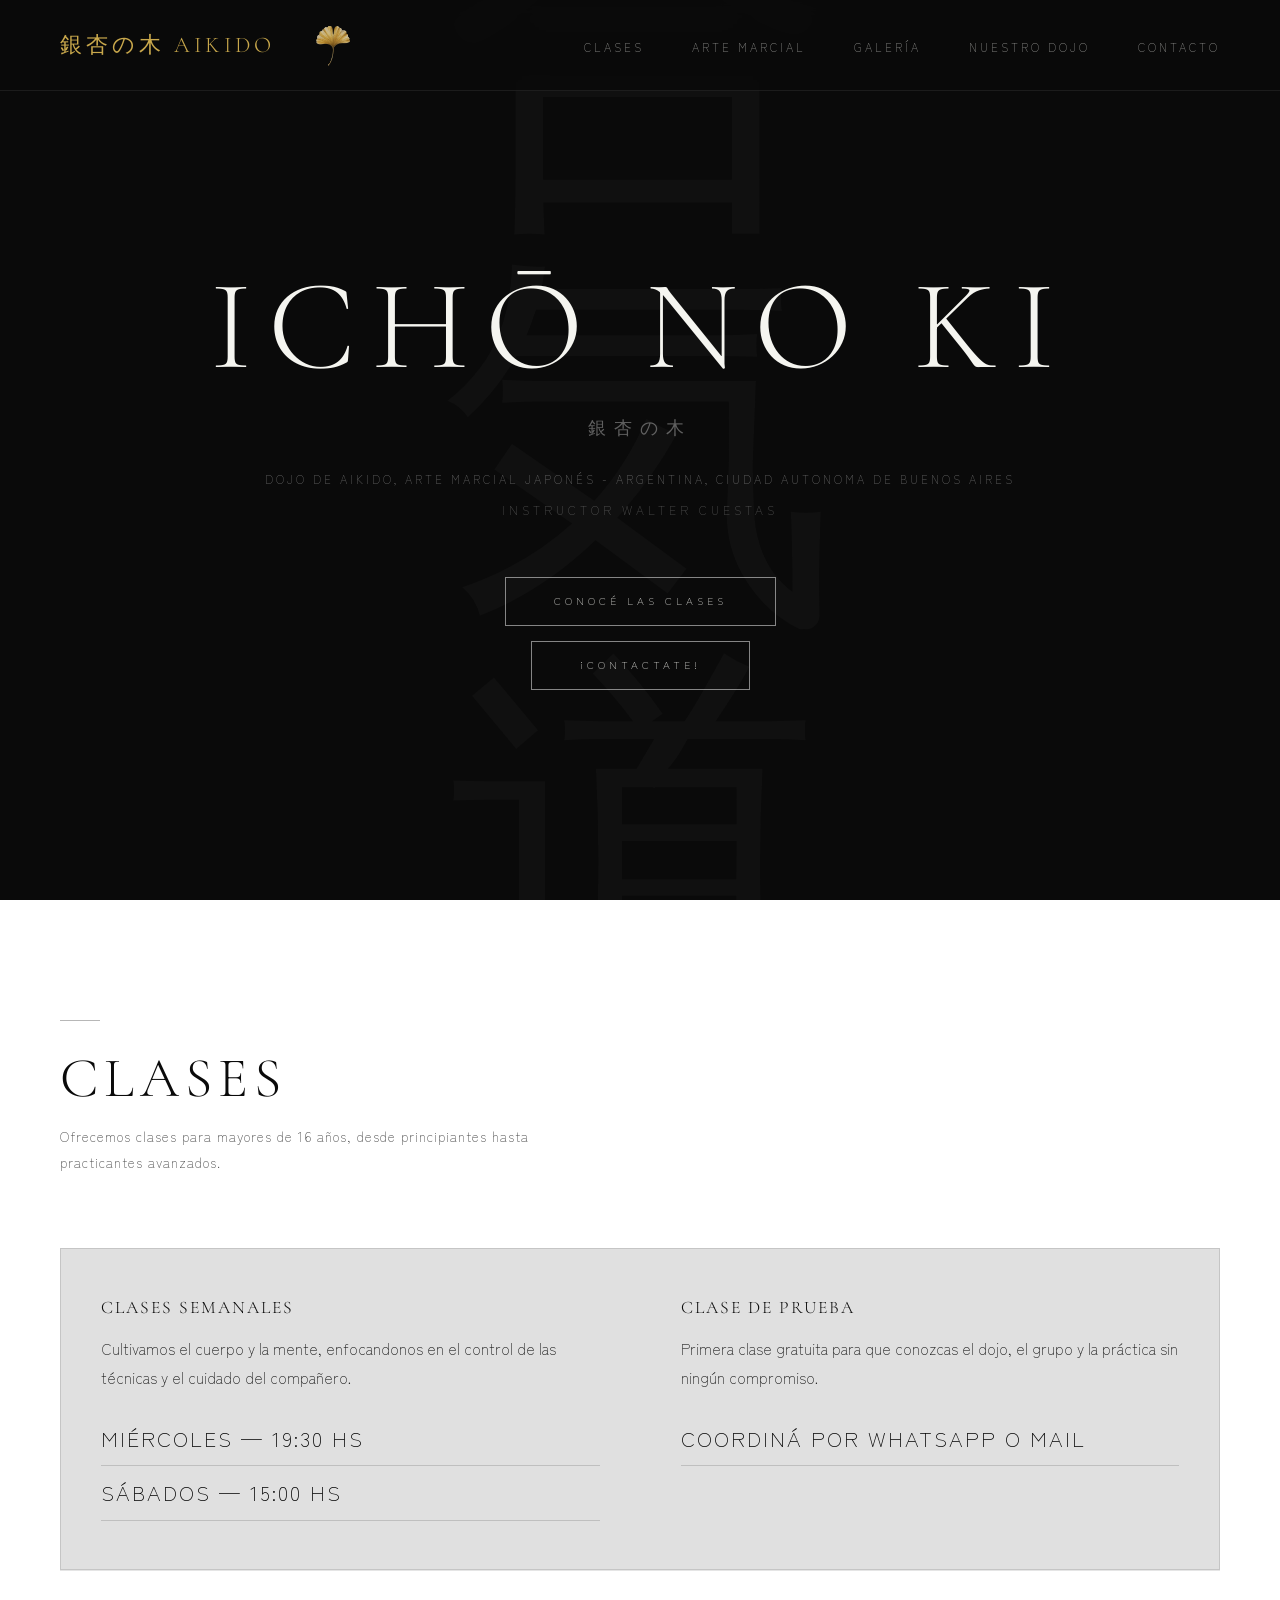
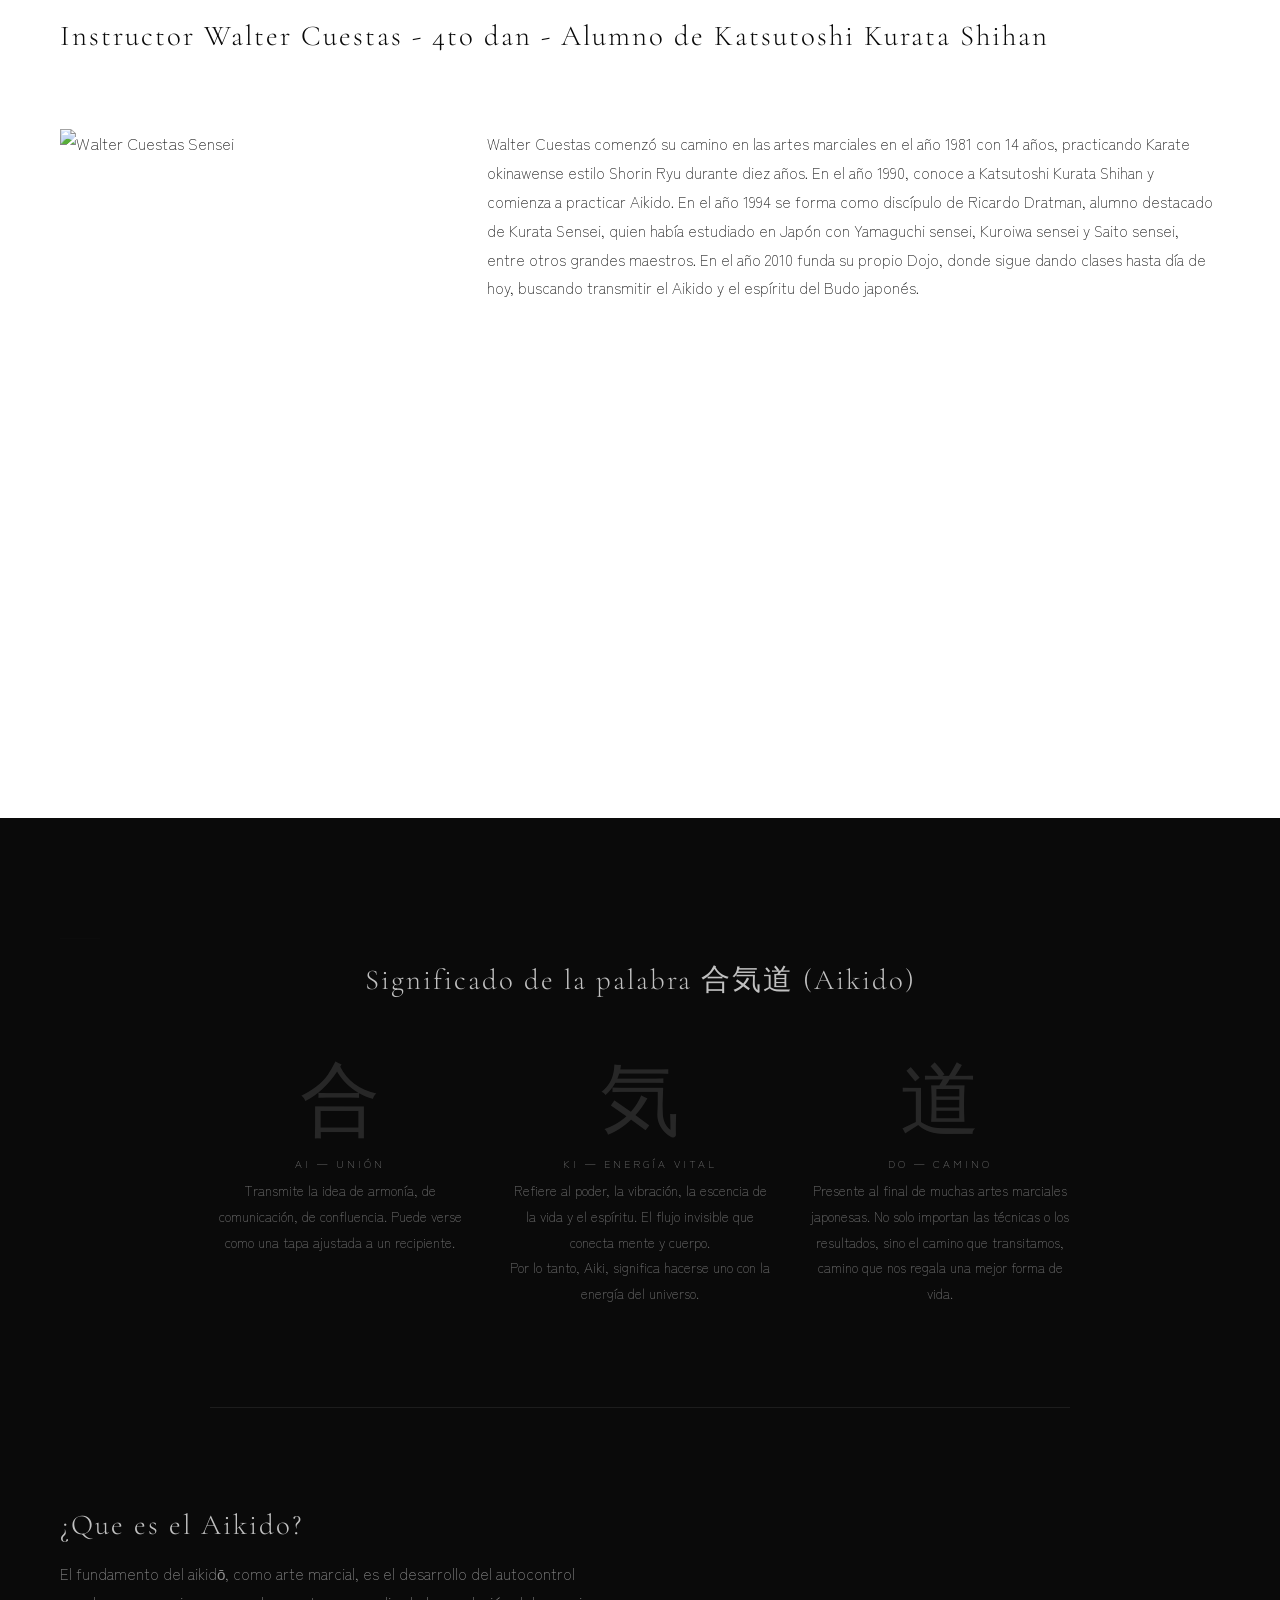
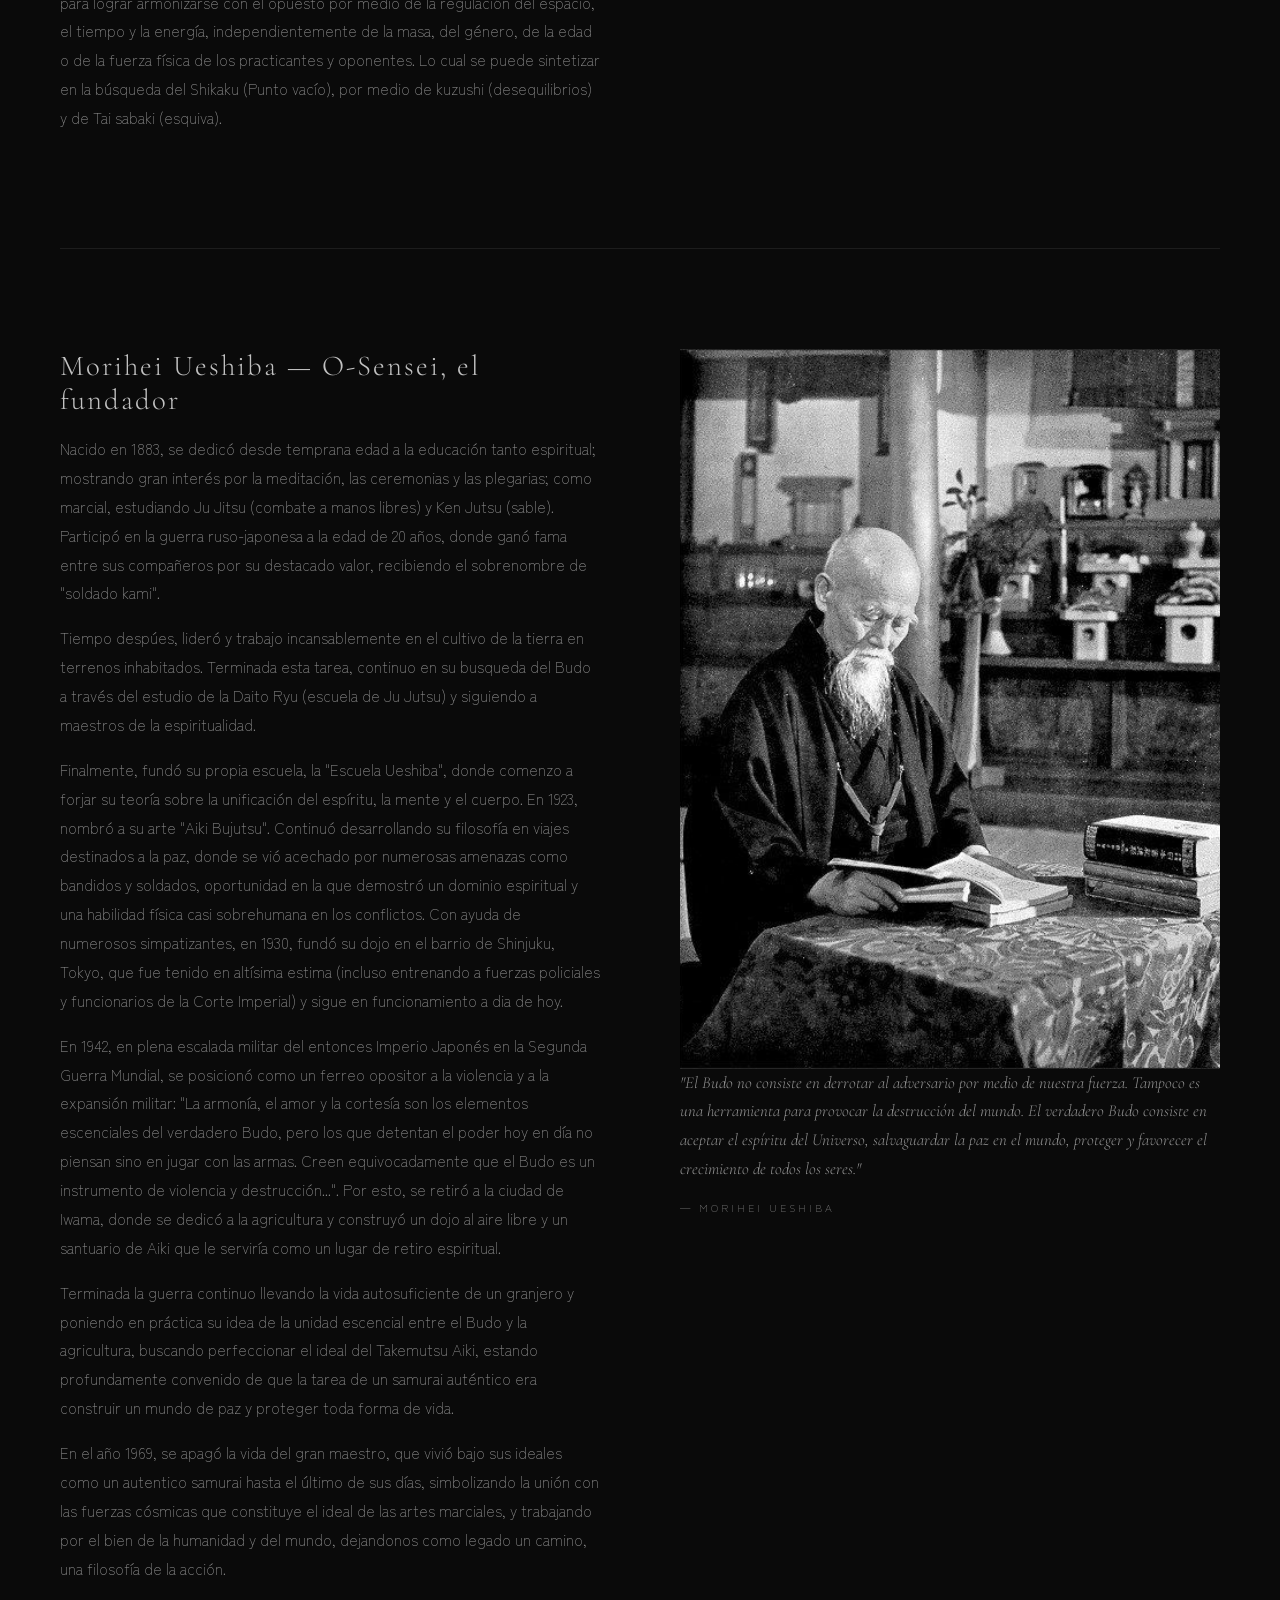
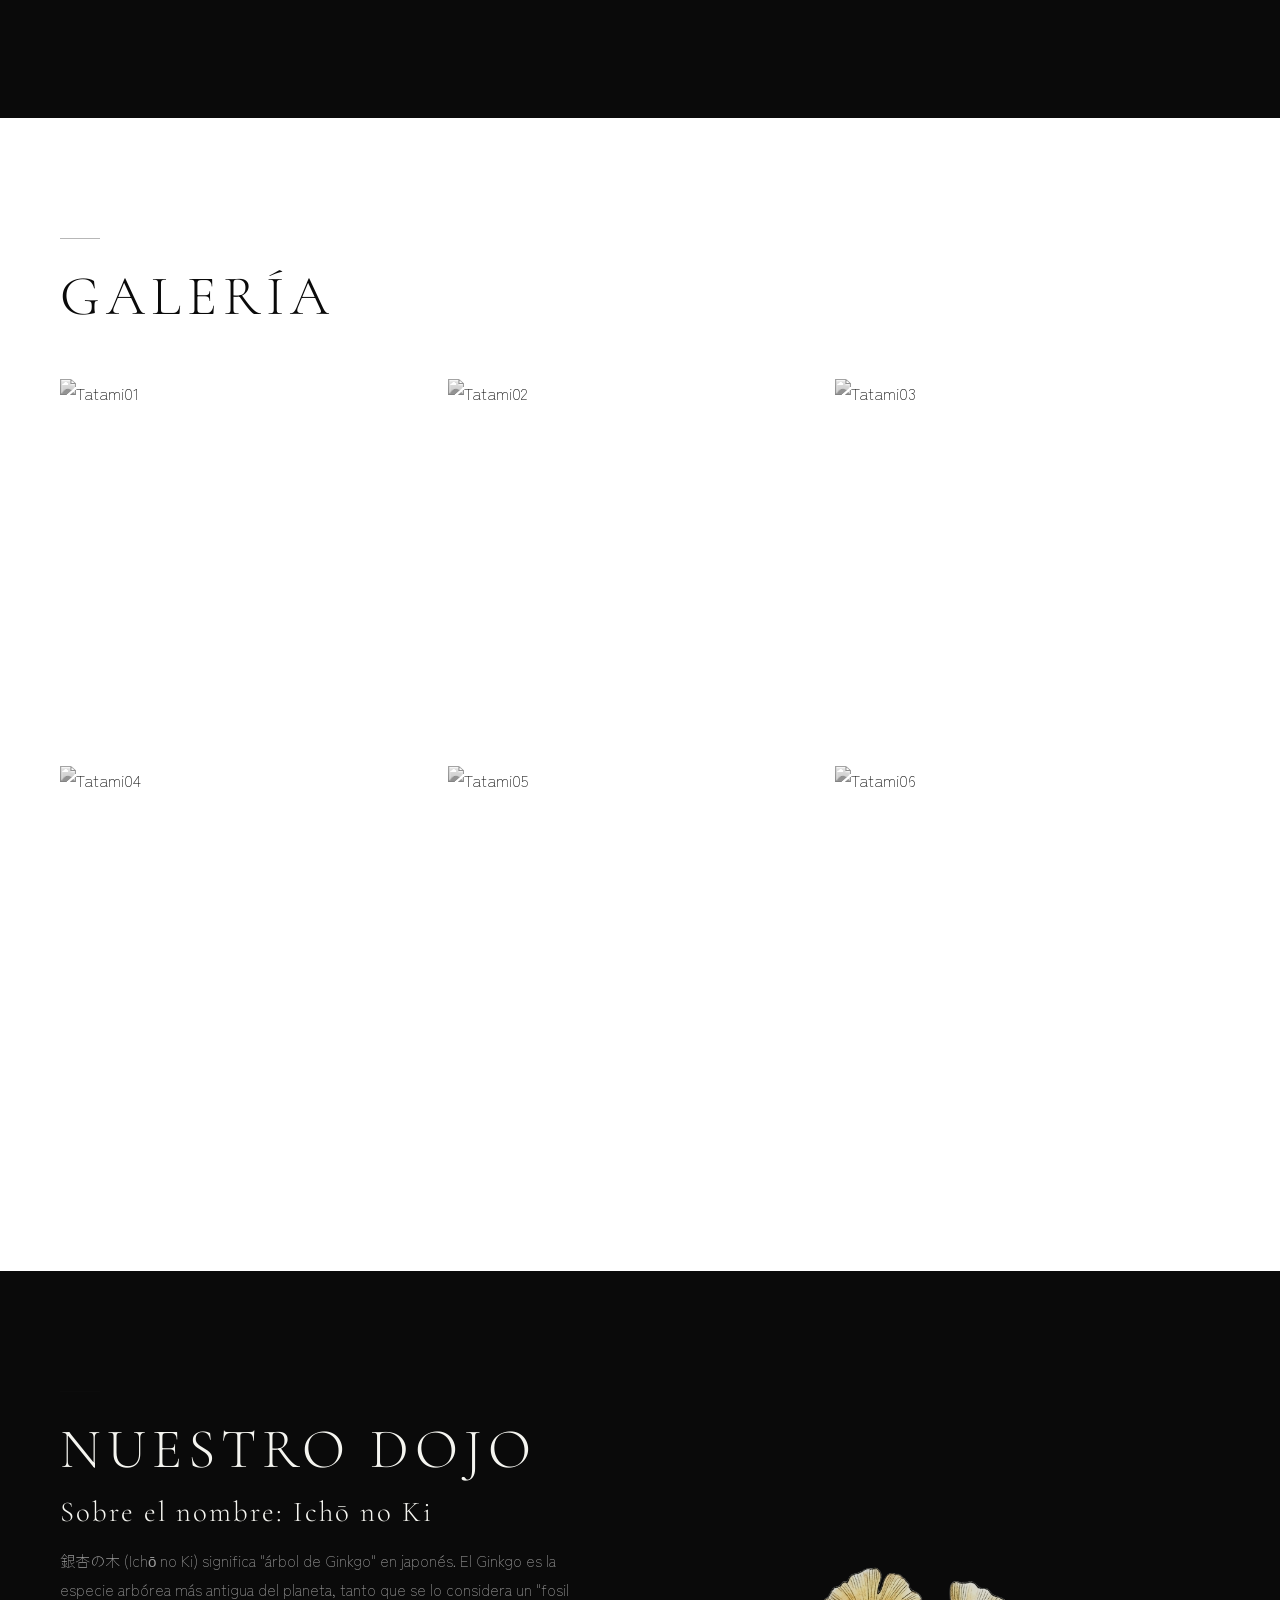
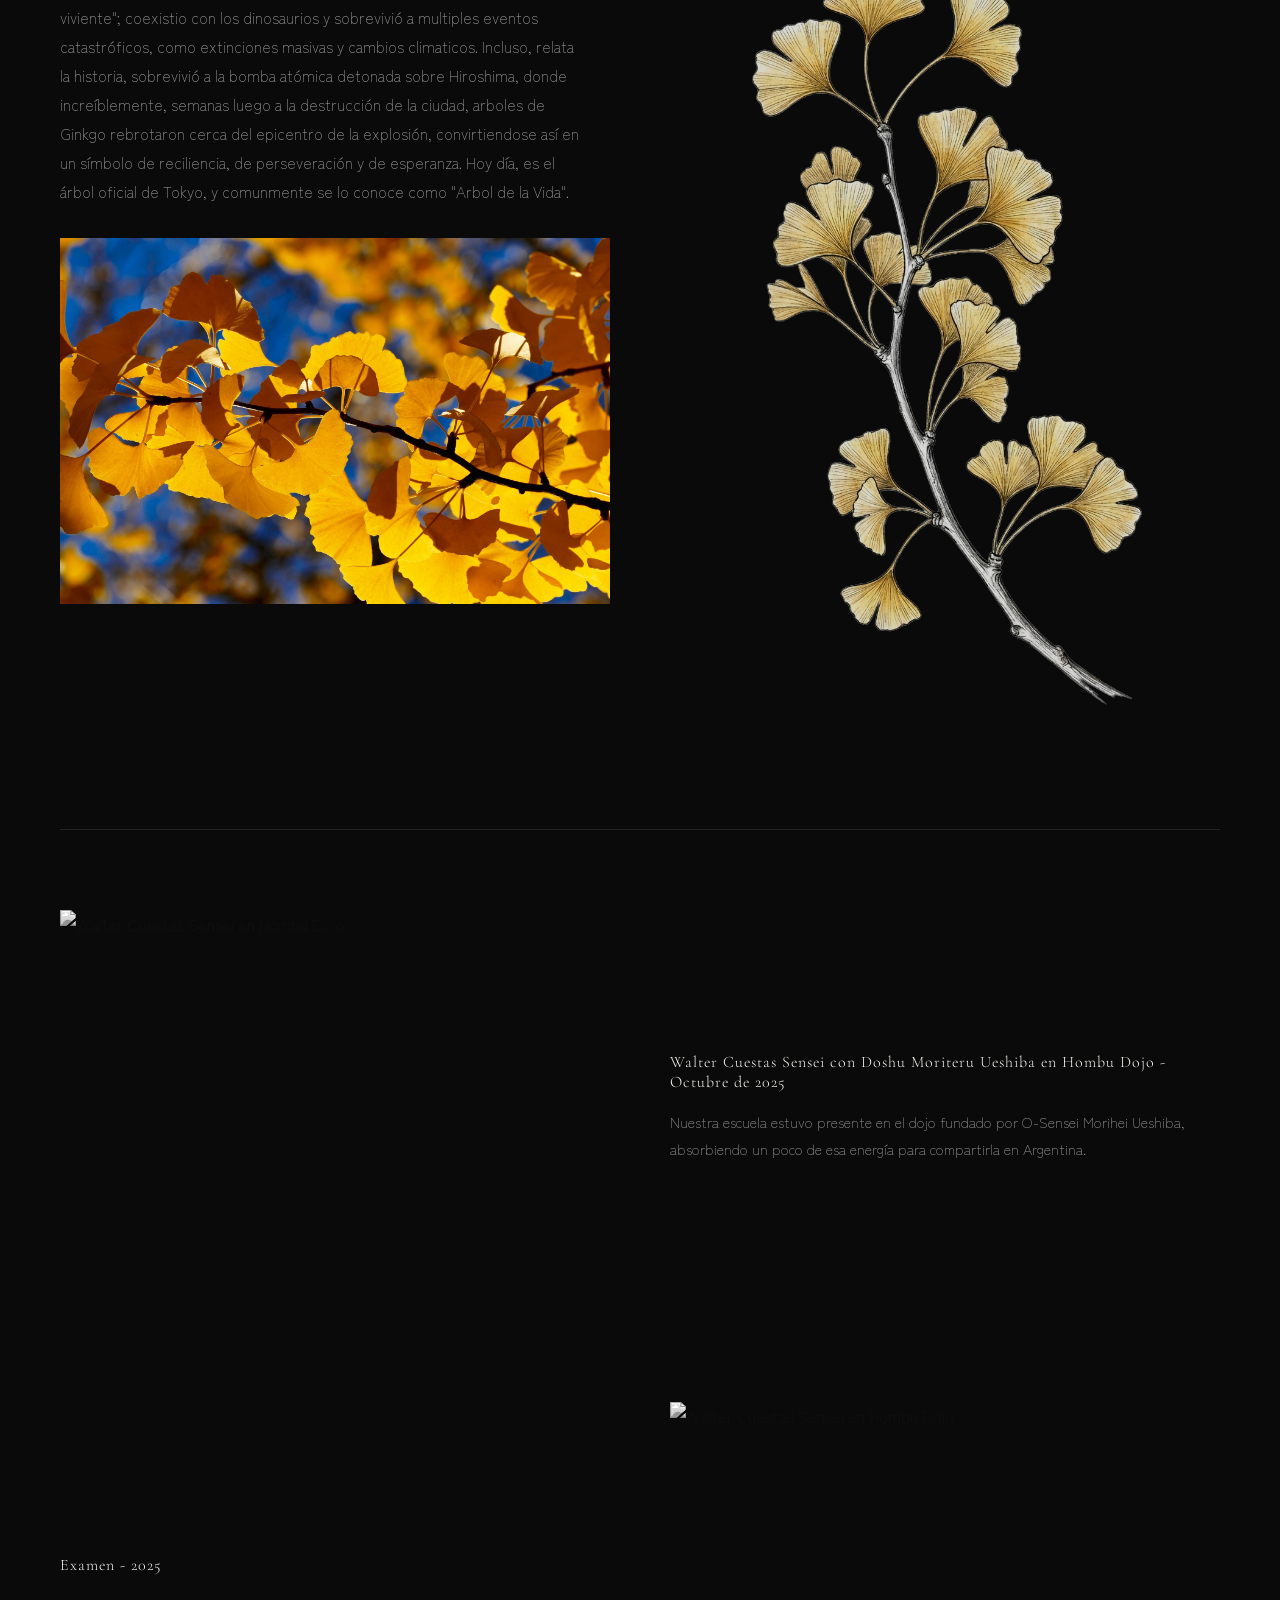
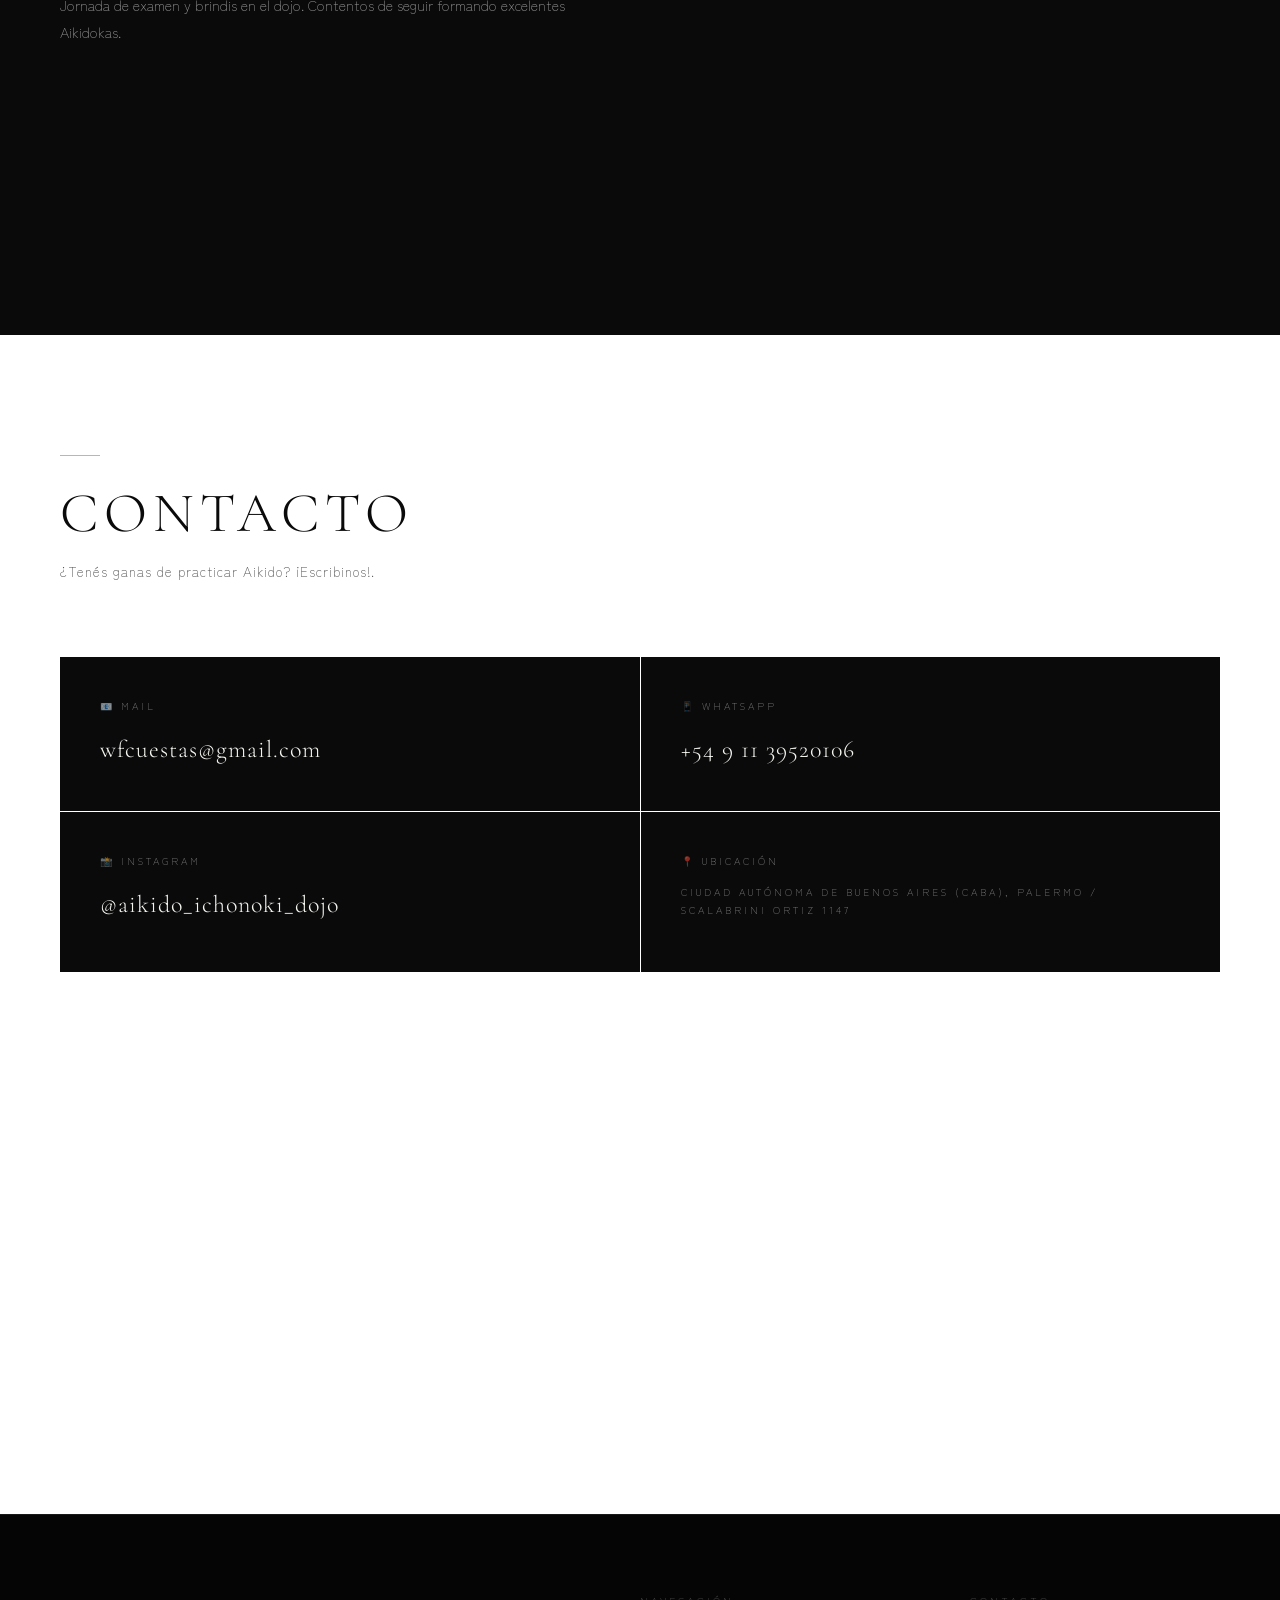
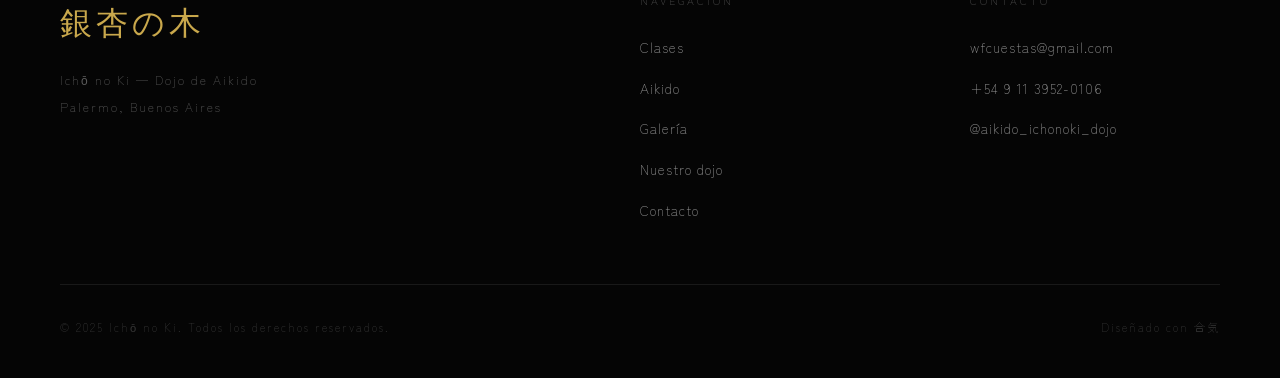
==== index.html @ dd90e33b "Initial commit — sitio web Ichō no Ki Dojo de Aikido Co-Authored-By: Claude Sonnet 4.6 <noreply@anth" ====
<!DOCTYPE html>
<html lang="es">
<head>
    <meta charset="UTF-8">
    <meta name="viewport" content="width=device-width, initial-scale=1.0">
    <title>Icho no Ki — Dojo de Aikido</title>
    <link rel="stylesheet" href="styles.css">
    <link rel="icon" type="image/x-icon" href="favicon.ico">
    <link rel="icon" type="image/png" sizes="32x32" href="favicon-32x32.png">
    <link rel="icon" type="image/png" sizes="16x16" href="favicon-16x16.png">
    <link rel="apple-touch-icon" sizes="180x180" href="apple-touch-icon.png">
</head>
<body>

    <!-- NAVEGACIÓN -->
<nav>
    <div class="logo">
        <span>銀杏の木 AIKIDO</span>
        <img src="Fotos/HojaGinkgo.png" alt="" class="logo-hoja">
    </div>

    <button class="hamburguesa" id="hamburguesa">
        <span></span>
        <span></span>
        <span></span>
    </button>

    <ul id="nav-menu">
        <li><a href="#clases">Clases</a></li>
        <li><a href="#arte_marcial">Arte marcial</a></li>
        <li><a href="#galeria">Galería</a></li>
        <li><a href="#dojo">Nuestro dojo</a></li>
        <li><a href="#contacto">Contacto</a></li>
    </ul>
</nav>

    <!-- HERO -->
    <section id="hero">
        <span class="hero-kanji-fondo">合気道</span>
        <h1>Ichō no Ki</h1>
        <p class="kanji">銀杏の木</p>
        <p class="subtitulo">Dojo de Aikido, Arte marcial japonés - Argentina, Ciudad Autonoma de Buenos Aires</p>
        <p class="descripcion">Instructor Walter Cuestas</p>
        <div class="hero-botones">
            <a href="#clases" class="boton">Conocé las clases</a>
            <a href="#contacto" class="boton">¡Contactate!</a>
        </div>
    </section>

    <!-- CLASES -->



    <section id="clases" class="seccion-blanca">
        <div class="contenido-seccion">
            <div class="linea-titulo"></div>
            <h2>Clases</h2>
         
            <p class="intro-seccion">Ofrecemos clases para mayores de 16 años, desde principiantes hasta practicantes avanzados.</p>
                        <div class="grilla-clases">

                <div class="tarjeta-clase">
                    <h3>Clases semanales</h3>
                    <p>Cultivamos el cuerpo y la mente, enfocandonos en el control de las técnicas y el cuidado del compañero.</p>
                    <ul>
                        <li>Miércoles — 19:30 hs</li>
                        <li>Sábados — 15:00 hs</li>
                    </ul>
                </div>

                <div class="tarjeta-clase">
                    <h3>Clase de prueba</h3>
                    <p>Primera clase gratuita para que conozcas el dojo, el grupo y la práctica sin ningún compromiso.</p>
                    <ul>
                        <li>Coordiná por WhatsApp o mail</li>
                    </ul>
                </div>

            </div>
            
            <div class="sensei">
                <h3>Instructor Walter Cuestas - 4to dan - Alumno de Katsutoshi Kurata Shihan</h3>
                <img src="Fotos/WalterSensei.jpg" alt="Walter Cuestas Sensei">
                <p>Walter Cuestas comenzó su camino en las artes marciales en el año 1981 con 14 años, practicando Karate okinawense estilo Shorin Ryu durante diez años. En el año 1990, conoce a Katsutoshi Kurata Shihan y comienza a practicar Aikido. En el año 1994 se forma como discípulo de Ricardo Dratman, alumno destacado de Kurata Sensei, quien había estudiado en Japón con Yamaguchi sensei, Kuroiwa sensei y Saito sensei, entre otros grandes maestros. En el año 2010 funda su propio Dojo, donde sigue dando clases hasta día de hoy, buscando transmitir el Aikido y el espíritu del Budo japonés.</p>
            </div>


        </div>
    </section>



    <section id="arte_marcial" class="seccion-negra">
        <div class="contenido-seccion">
            <div class="linea-titulo"></div>

            <div class="bloque-filosofia solo-texto">
                <div class="bloque-texto">
                    <h3>Significado de la palabra 合気道 (Aikido)</h3>

                    <div class="kanji-grid">

                        <div class="kanji-item">
                            <span class="kanji">合</span>
                            <div class="kanji-explicacion">
                                <h4>Ai — Unión</h4>
                                <p>Transmite la idea de armonía, de comunicación, de confluencia. Puede verse como una tapa ajustada a un recipiente.</p>
                            </div>
                        </div>

                        <div class="kanji-item">
                            <span class="kanji">気</span>
                            <div class="kanji-explicacion">
                                <h4>Ki — Energía vital</h4>
                                <p>Refiere al poder, la vibración, la escencia de la vida y el espíritu. El flujo invisible que conecta mente y cuerpo.</p>
                                <p>Por lo tanto, Aiki, significa hacerse uno con la energía del universo.</p>
                            </div>
                        </div>

                        <div class="kanji-item">
                            <span class="kanji">道</span>
                            <div class="kanji-explicacion">
                                <h4>Do — Camino</h4>
                                <p>Presente al final de muchas artes marciales japonesas. No solo importan las técnicas o los resultados, sino el camino que transitamos, camino que nos regala una mejor forma de vida.</p>
                            </div>
                        </div>

                    </div>

                </div>
            </div>


            <div class="bloque-filosofia">
                <div class="bloque-texto">
                    <h3> ¿Que es el Aikido? </h3>
                    <p>El fundamento del aikidō, como arte marcial, es el desarrollo del autocontrol para lograr armonizarse con el opuesto por medio de la regulación del espacio, el tiempo y la energía, independientemente de la masa, del género, de la edad o de la fuerza física de los practicantes y oponentes. Lo cual se puede sintetizar en la búsqueda del Shikaku (Punto vacío), por medio de kuzushi (desequilibrios) y de Tai sabaki (esquiva).</p>
                </div>
            </div>

            <div class="bloque-filosofia">
                <div class="bloque-texto">
                    <h3>Morihei Ueshiba — O-Sensei, el fundador</h3>
                    <p> Nacido en 1883, se dedicó desde temprana edad a la educación tanto espiritual; mostrando gran interés por la meditación, las ceremonias y las plegarias; como marcial, estudiando Ju Jitsu (combate a manos libres) y Ken Jutsu (sable). Participó en la guerra ruso-japonesa a la edad de 20 años, donde ganó fama entre sus compañeros por su destacado valor, recibiendo el sobrenombre de "soldado kami".</p>
                    <p> Tiempo despúes, lideró y trabajo incansablemente en el cultivo de la tierra en terrenos inhabitados. Terminada esta tarea, continuo en su busqueda del Budo a través del estudio de la Daito Ryu (escuela de Ju Jutsu) y siguiendo a maestros de la espiritualidad.</p>
                    <p> Finalmente, fundó su propia escuela, la "Escuela Ueshiba", donde comenzo a forjar su teoría sobre la unificación del espíritu, la mente y el cuerpo. En 1923, nombró a su arte "Aiki Bujutsu". Continuó desarrollando su filosofía en viajes destinados a la paz, donde se vió acechado por numerosas amenazas como bandidos y soldados, oportunidad en la que demostró un dominio espiritual y una habilidad física casi sobrehumana en los conflictos. Con ayuda de numerosos simpatizantes, en 1930, fundó su dojo en el barrio de Shinjuku, Tokyo, que fue tenido en altísima estima (incluso entrenando a fuerzas policiales y funcionarios de la Corte Imperial) y sigue en funcionamiento a dia de hoy. </p>
                    <p> En 1942, en plena escalada militar del entonces Imperio Japonés en la Segunda Guerra Mundial, se posicionó como un ferreo opositor a la violencia y a la expansión militar: "La armonía, el amor y la cortesía son los elementos escenciales del verdadero Budo, pero los que detentan el poder hoy en día no piensan sino en jugar con las armas. Creen equivocadamente que el Budo es un instrumento de violencia y destrucción...". Por esto, se retiró a la ciudad de Iwama, donde se dedicó a la agricultura y construyó un dojo al aire libre y un santuario de Aiki que le serviría como un lugar de retiro espiritual.</p>
                    <p> Terminada la guerra continuo llevando la vida autosuficiente de un granjero y poniendo en práctica su idea de la unidad escencial entre el Budo y la agricultura, buscando perfeccionar el ideal del Takemutsu Aiki, estando profundamente convenido de que la tarea de un samurai auténtico era construir un mundo de paz y proteger toda forma de vida.</p>
                    <p> En el año 1969, se apagó la vida del gran maestro, que vivió bajo sus ideales como un autentico samurai hasta el último de sus días, simbolizando la unión con las fuerzas cósmicas que constituye el ideal de las artes marciales, y trabajando por el bien de la humanidad y del mundo, dejandonos como legado un camino, una filosofía de la acción.</p>

                </div>
                <div class="bloque-imagen">
                    <img src="Fotos/Ueshiba.jpg" alt=" Morihei Ueshiba">
                    <blockquote>
                    <p>"El Budo no consiste en derrotar al adversario por medio de nuestra fuerza. Tampoco es una herramienta para provocar la destrucción del mundo. El verdadero Budo consiste en aceptar el espíritu del Universo, salvaguardar la paz en el mundo, proteger y favorecer el crecimiento de todos los seres."</p>
                    <cite>— Morihei Ueshiba</cite>
                    </blockquote>
                </div>
            </div>

            <!-- SUBSECCIÓN 2 — con foto a la izquierda -->

        </div>
     </section>



    <section id="galeria" class="seccion-blanca">
        <div class="contenido-seccion">
            <div class="linea-titulo"></div>
            <h2>Galería</h2>
                <div class="grilla-galeria">
                    <img src="Fotos/Tatami01.JPG" alt="Tatami01">
                    <img src="Fotos/Tatami02.JPG" alt="Tatami02">
                    <img src="Fotos/Tatami03.JPG" alt="Tatami03">
                    <img src="Fotos/Tatami04.JPG" alt="Tatami04">
                    <img src="Fotos/Tatami05.JPG" alt="Tatami05">
                    <img src="Fotos/Tatami06.JPG" alt="Tatami06">
                </div>
        </div>
    </section>



    <!-- DOJO -->
    <section id="dojo" class="seccion-negra">
        <div class="contenido-seccion">
            <div class="linea-titulo"></div>
            <h2>Nuestro dojo</h2>

            <div class="bloque-dojo">
                <div class="bloque-dojo-contenido">

                    <div class="bloque-izquierda">
                        <h3>Sobre el nombre: Ichō no Ki</h3>
                        <p> 銀杏の木 (Ichō no Ki) significa "árbol de Ginkgo" en japonés. El Ginkgo es la especie arbórea más antigua del planeta, tanto que se lo considera un "fosil viviente"; coexistio con los dinosaurios y sobrevivió a multiples eventos catastróficos, como extinciones masivas y cambios climaticos.
                        Incluso, relata la historia, sobrevivió a la bomba atómica detonada sobre Hiroshima, donde increíblemente, semanas luego a la destrucción de la ciudad, arboles de Ginkgo rebrotaron cerca del epicentro de la explosión, convirtiendose así en un símbolo de reciliencia, de perseveración y de esperanza. Hoy día, es el árbol oficial de Tokyo, y comunmente se lo conoce como "Arbol de la Vida".
                        </p>
                        <img src="Fotos/Ginkgo.jpg" alt="Árbol Ginkgo">
                    </div>

                    <div class="bloque-dojo-imagen">
                        <img src="Fotos/RamaGinkgo.png" alt="Rama de árbol Ginkgo">
                    </div>

                </div>
            </div>

            <div class="eventos">

                <div class="evento">
                    <img src="Fotos/WalterHombuDojo.jpg" alt="Walter Cuestas Sensei en Hombu Dojo">
                    <div class="evento-contenido">
                        <h3>Walter Cuestas Sensei con Doshu Moriteru Ueshiba en Hombu Dojo - Octubre de 2025</h3>
                        <p> Nuestra escuela estuvo presente en el dojo fundado por O-Sensei Morihei Ueshiba, absorbiendo un poco de esa energía para compartirla en Argentina. </p>
                    </div>
                </div>

                <div class="evento">
                    <img src="Fotos/Examen2025.jpg" alt="Walter Cuestas Sensei en Hombu Dojo">
                    <div class="evento-contenido">
                        <h3>Examen - 2025</h3>
                        <p> Jornada de examen y brindis en el dojo. Contentos de seguir formando excelentes Aikidokas. </p>
                    </div>
                </div>
            </div>


        </div>
    </section>


    <section id="contacto" class="seccion-blanca">
        <div class="contenido-seccion">
            <div class="linea-titulo"></div>
            <h2>Contacto</h2>
             <p class="intro-seccion">¿Tenés ganas de practicar Aikido? ¡Escribinos!.</p>

            <div class="info-contacto">

            <div class="dato-contacto">
                <p>📧 Mail</p>
                <a href="https://mail.google.com/mail/?view=cm&to=wfcuestas@gmail.com" target="_blank">wfcuestas@gmail.com</a>
            </div>

            <div class="dato-contacto">
                <p>📱 WhatsApp</p>
                <a href="https://wa.me/5491139520106">+54 9 11 39520106</a>
            </div>

            <div class="dato-contacto">
                <p>📸 Instagram</p>
                <a href="https://instagram.com/aikido_ichonoki_dojo" target="_blank">@aikido_ichonoki_dojo</a>
            </div>

            <div class="dato-contacto">
                <p>📍 Ubicación</p>
                <p>Ciudad Autónoma de Buenos Aires (CABA), Palermo / Scalabrini Ortiz 1147</p>
            </div>
            <div class="mapa">
                <iframe
                    src="https://www.google.com/maps/embed?pb=!1m18!1m12!1m3!1d3284.392982828886!2d-58.43208302452512!3d-34.59422295699638!2m3!1f0!2f0!3f0!3m2!1i1024!2i768!4f13.1!3m3!1m2!1s0x95bcca7770b02af7%3A0x2449136b26b532f6!2sClinch%20House!5e0!3m2!1ses-419!2sar!4v1777910630985!5m2!1ses-419!2sar" width="600" height="450" style="border:0;" allowfullscreen="" loading="lazy" referrerpolicy="no-referrer-when-downgrade"
                    width="100%"
                    height="400"
                    style="border:0;"
                    allowfullscreen=""
                    loading="lazy"
                    referrerpolicy="no-referrer-when-downgrade">
                </iframe>
            </div>

        </div>
    </section>


    <footer>
        <div class="footer-contenido">

            <div class="footer-logo">
                <span>銀杏の木</span>
                <p>Ichō no Ki — Dojo de Aikido</p>
                <p>Palermo, Buenos Aires</p>
            </div>

            <div class="footer-links">
                <h4>Navegación</h4>
                <ul>
                    <li><a href="#clases">Clases</a></li>
                    <li><a href="#arte_marcial">Aikido</a></li>
                    <li><a href="#galeria">Galería</a></li>
                    <li><a href="#dojo">Nuestro dojo</a></li>
                    <li><a href="#contacto">Contacto</a></li>
                </ul>
            </div>

            <div class="footer-contacto">
                <h4>Contacto</h4>
                <ul>
                    <li><a href="https://mail.google.com/mail/?view=cm&to=wfcuestas@gmail.com" target="_blank">wfcuestas@gmail.com</a></li>
                    <li><a href="https://wa.me/5491139520106">+54 9 11 3952-0106</a></li>
                    <li><a href="https://instagram.com/aikido_ichonoki_dojo" target="_blank">@aikido_ichonoki_dojo</a></li>
                </ul>
            </div>
        </div>

        <div class="footer-bottom">
            <p>© 2025 Ichō no Ki. Todos los derechos reservados.</p>
            <p>Diseñado con 合気</p>
        </div>
    </footer>
       

    <script src="script.js"></script>
</body>
</html>
---- styles.css ----
@import url('https://fonts.googleapis.com/css2?family=Cormorant+Garamond:ital,wght@0,300;0,400;0,600;1,300;1,400&family=Zen+Kaku+Gothic+New:wght@300;400;700&display=swap');

/* ============================================
   RESET Y VARIABLES
   ============================================ */

* {
    margin: 0;
    padding: 0;
    box-sizing: border-box;
}

:root {
    --negro: #0a0a0a;
    --gris-oscuro: #141414;
    --blanco: #f5f5f0;
    --blanco-puro: #ffffff;
    --gris-texto: #888880;
    --fuente-titulo: 'Cormorant Garamond', serif;
    --fuente-cuerpo: 'Zen Kaku Gothic New', sans-serif;
    --max-ancho: 1200px;
}

/* ============================================
   BASE
   ============================================ */

* {
    margin: 0;
    padding: 0;
    box-sizing: border-box;
}

body {
    background-color: var(--negro);
    color: #111111;
    font-family: var(--fuente-cuerpo);
    font-weight: 300;
    line-height: 1.8;
    overflow-x: hidden;
}

h1, h2, h3, h4 {
    font-family: var(--fuente-titulo);
    font-weight: 300;
    line-height: 1.2;
}

h2 {
    font-size: clamp(2rem, 5vw, 3.5rem);
    letter-spacing: 6px;
    text-transform: uppercase;
    margin-bottom: 12px;
}

h3 {
    font-size: clamp(1.2rem, 2.5vw, 1.8rem);
    letter-spacing: 2px;
    margin-bottom: 16px;
}

p {
    font-size: 0.95rem;
    line-height: 1.9;
    margin-bottom: 16px;
    color: #111111;
}

li {
    color: #111111;
}

a {
    text-decoration: none;
    transition: opacity 0.3s ease;
}

a:hover {
    opacity: 0.6;
}

img {
    width: 100%;
    height: auto;
    display: block;
}

/* ============================================
   NAVEGACIÓN
   ============================================ */

nav {
    position: fixed;
    top: 0;
    left: 0;
    width: 100%;
    z-index: 100;
    padding: 20px 60px;
    display: flex;
    justify-content: space-between;
    align-items: center;
    background-color: rgba(10, 10, 10, 0.92);
    backdrop-filter: blur(10px);
    border-bottom: 0.5px solid rgba(255, 255, 255, 0.08);
}

.logo {
    display: flex;
    align-items: center;
    gap: 12px;
}


.logo span, .logo {
    font-family: var(--fuente-titulo);
    font-size: 1.4rem;
    color: #c9a84c;
    letter-spacing: 4px;
}

nav ul {
    list-style: none;
    display: flex;
    gap: 48px;
}

nav ul li {
    color: var(--blanco);
}

nav ul li a {
    color: var(--blanco);
    font-family: var(--fuente-cuerpo);
    font-size: 0.7rem;
    letter-spacing: 3px;
    text-transform: uppercase;
    opacity: 0.6;
    transition: opacity 0.3s ease;
}

nav ul li a:hover {
    opacity: 1;
}

.logo {
    display: flex;
    align-items: center;
    gap: 4px;
    overflow: visible;
}

.logo-hoja {
    height: 50px;
    width: auto;
    opacity: 0.85;
    margin-left: 8px;
}

.hamburguesa {
    display: none;
    flex-direction: column;
    gap: 5px;
    background: none;
    border: none;
    cursor: pointer;
    padding: 4px;
    z-index: 101;
}

.hamburguesa span {
    display: block;
    width: 24px;
    height: 1px;
    background-color: var(--blanco);
    transition: transform 0.3s ease, opacity 0.3s ease;
}

.hamburguesa.activo span:nth-child(1) {
    transform: translateY(6px) rotate(45deg);
}

.hamburguesa.activo span:nth-child(2) {
    opacity: 0;
}

.hamburguesa.activo span:nth-child(3) {
    transform: translateY(-6px) rotate(-45deg);
}

@media (max-width: 1024px) {
    .hamburguesa {
        display: flex;
    }

    nav ul {
        display: none;
        position: fixed;
        top: 0;
        left: 0;
        width: 100%;
        height: 100vh;
        background-color: rgba(10,10,10,0.98);
        flex-direction: columns;
        justify-content: center;
        align-items: center;
        gap: 40px;
        z-index: 100;
    }

    nav ul.abierto {
        display: flex;
    }

    nav ul li a {
        font-size: 1.2rem;
        letter-spacing: 4px;
    }
}

/* ============================================
   HERO
   ============================================ */



#hero {
    min-height: 100vh;
    background-color: var(--negro);
    display: flex;
    flex-direction: column;
    justify-content: center;
    align-items: center;
    text-align: center;
    padding: 120px 60px 80px;
    position: relative;
    overflow: hidden;
}

.hero-kanji-fondo {
    position: absolute;
    font-size: clamp(200px, 40vw, 400px);
    color: rgba(255, 255, 255, 0.025);
    font-family: var(--fuente-titulo);
    pointer-events: none;
    user-select: none;
    line-height: 1;
    top: 50%;
    left: 50%;
    transform: translate(-50%, -50%);
}


#hero h1 {
    font-size: clamp(3rem, 10vw, 8rem);
    letter-spacing: 16px;
    text-transform: uppercase;
    color: var(--blanco);
    position: relative;
    z-index: 1;
}

#hero .kanji {
    font-size: 1.1rem;
    letter-spacing: 8px;
    color: rgba(255, 255, 255, 0.35);
    margin: 8px 0 24px;
    position: relative;
    z-index: 1;
    font-family: var(--fuente-titulo);
}

.hero-botones {
    display: flex;
    flex-direction: column;
    gap: 15px;
    align-items: center;
}

#hero .subtitulo {
    font-size: 0.7rem;
    letter-spacing: 3px;
    text-transform: uppercase;
    color: rgba(255, 255, 255, 0.4);
    margin-bottom: 8px;
    position: relative;
    z-index: 1;
}

#hero .descripcion {
    font-size: 0.75rem;
    letter-spacing: 4px;
    text-transform: uppercase;
    color: rgba(255, 255, 255, 0.3);
    margin-bottom: 56px;
    position: relative;
    z-index: 1;
}

.boton {
    display: inline-block;
    padding: 14px 48px;
    border: 0.5px solid rgba(255, 255, 255, 0.5);
    color: var(--blanco);
    font-family: var(--fuente-cuerpo);
    font-size: 0.65rem;
    letter-spacing: 4px;
    text-transform: uppercase;
    transition: background-color 0.3s ease, color 0.3s ease;
    position: relative;
    z-index: 1;
}

.boton:hover {
    background-color: var(--blanco);
    color: var(--negro);
    opacity: 1;
}

/* ============================================
   SECCIONES
   ============================================ */

.seccion-negra {
    background-color: var(--negro);
    padding: 120px 60px;
}

.seccion-blanca {
    background-color: var(--blanco-puro);
    padding: 120px 60px;
}

.seccion-negra h2 { color: var(--blanco); }
.seccion-negra h3 { color: rgba(255,255,255,0.75); }
.seccion-negra p  { color: rgba(255,255,255,0.55); }
.seccion-negra li { color: rgba(255,255,255,0.55); }

.seccion-blanca h2 { color: #0a0a0a; }
.seccion-blanca h3 { color: #0a0a0a; }
.seccion-blanca p  { color: #111111; }
.seccion-blanca li { color: #111111; }
.seccion-blanca .intro-seccion { color: #444444; }

.contenido-seccion {
    max-width: var(--max-ancho);
    margin: 0 auto;
}

.linea-titulo {
    width: 40px;
    height: 1px;
    background-color: currentColor;
    opacity: 0.3;
    margin-bottom: 24px;
}

.intro-seccion {
    font-size: 0.85rem;
    letter-spacing: 1px;
    margin-bottom: 72px;
    max-width: 500px;
}

/* ============================================
   CLASES
   ============================================ */

.sensei {
    display: grid;
    grid-template-columns: 1fr 2fr;
    gap: 60px;
    margin-bottom: 80px;
    align-items: start;
    border-top: 0.5px solid rgba(0,0,0,0.1);
    padding-top: 48px;
}

.sensei h3 {
    grid-column: 1 / -1;
    color: #0a0a0a;
}

.sensei p {
    color: #111111;
}

.sensei img {
    aspect-ratio: 3/4;
    object-fit: cover;
  /*  filter: grayscale(100%);
    transition: filter 0.5s ease; */

}

.sensei img:hover {
    filter: grayscale(0%);
    transition: filter 0.5s ease;
}

.grilla-clases {
    display: grid;
    grid-template-columns: repeat(auto-fit, minmax(280px, 1fr));
    gap: 1px;
    background-color: rgba(0,0,0,0.12);
    border: 0.5px solid rgba(0,0,0,0.12);
}

.tarjeta-clase {
    padding: 48px 40px;
    background-color: var(#444444);
    transition: background-color 0.3s ease;
    cursor: default;
}

.tarjeta-clase:hover {
    background-color: var(--negro);
}

.tarjeta-clase h3 {
    font-size: 1.1rem;
    letter-spacing: 2px;
    text-transform: uppercase;
    color: #0a0a0a;
    transition: color 0.3s ease;
}

.tarjeta-clase p {
    color: #111111;
    transition: color 0.3s ease;
}

.tarjeta-clase ul {
    list-style: none;
    margin-top: 20px;
}

.tarjeta-clase ul li {
    font-size: 1.3rem;
    letter-spacing: 2px;
    text-transform: uppercase;
    color: #000000;
    padding: 8px 0;
    border-bottom: 0.5px solid rgba(0,0,0,0.15);
    transition: color 0.3s ease, border-color 0.3s ease;
}

.tarjeta-clase:hover h3 {
    color: var(--blanco);
}

.tarjeta-clase:hover p {
    color: rgba(255,255,255,0.6);
}

.tarjeta-clase:hover ul li {
    color: rgba(255,255,255,0.6);
    border-bottom-color: rgba(255,255,255,0.1);
}

/* ============================================
   ARTE MARCIAL
   ============================================ */

.bloque-filosofia {
    display: grid;
    grid-template-columns: 1fr 1fr;
    gap: 80px;
    align-items: start;
    margin-bottom: 100px;
    padding-bottom: 100px;
    border-bottom: 0.5px solid rgba(255,255,255,0.08);
}

.bloque-filosofia:last-child {
    border-bottom: none;
    margin-bottom: 0;
    padding-bottom: 0;
}

.bloque-filosofia.solo {
    grid-template-columns: 1fr;
    max-width: 700px;
}

.bloque-texto {
    display: flex;
    flex-direction: column;
}

.bloque-imagen img {

    width: 100%;
    aspect-ratio: 3/4;
    object-fit: cover;
    filter: grayscale(100%);

}



blockquote p {
    font-family: var(--fuente-titulo);
    font-style: italic;
    font-size: 1.05rem;
    line-height: 1.7;
    color: rgba(255,255,255,0.55) !important;
    margin-bottom: 0;
}



cite {
    display: block;
    margin-top: 16px;
    font-size: 0.65rem;
    letter-spacing: 3px;
    text-transform: uppercase;
    color: rgba(255,255,255,0.55) !important;
    font-style: normal;
}

.kanji-grid {
    display: grid;
    grid-template-columns: repeat(3, 1fr);
    gap: 40px;
    margin-top: 48px;
}

.kanji-item {
    display: flex;
    flex-direction: column;
    gap: 16px;
}

span.kanji {
    font-family: var(--fuente-titulo);
    font-size: 5rem;
    color: rgba(255,255,255,0.12);
    line-height: 1;
    display: block;
    transition: color 0.3s ease;
}

.kanji-item:hover span.kanji {
    color: #c9a84c;
}

.kanji-explicacion h4 {
    font-family: var(--fuente-cuerpo);
    font-size: 0.65rem;
    letter-spacing: 3px;
    text-transform: uppercase;
    color: rgba(255,255,255,0.5);
    margin-bottom: 8px;
}

.kanji-explicacion p {
    font-size: 0.85rem;
    color: rgba(255,255,255,0.45);
    margin-bottom: 0;
}

/* ============================================
   GALERÍA
   ============================================ */

.grilla-galeria {
    display: grid;
    grid-template-columns: repeat(3, 1fr);
    gap: 3px;
    margin-top: 48px;
}

.grilla-galeria img {
    aspect-ratio: 1/1;
    object-fit: cover;
    filter: grayscale(100%);
    transition: filter 0.5s ease, transform 0.5s ease;
    cursor: pointer;
}

.grilla-galeria img:hover {
    filter: grayscale(0%);
    transform: scale(1.03);
    position: relative;
    z-index: 2;
}

/* ============================================
   NUESTRO DOJO
   ============================================ */

.bloque-dojo {
    margin-bottom: 80px;
    padding-bottom: 80px;
    border-bottom: 0.5px solid rgba(255,255,255,0.1);
}

.bloque-dojo-contenido {
    display: grid;
    grid-template-columns: 1fr 1fr;
    gap: 60px;
    align-items: start;
}

.bloque-izquierda h3 {
    color: var(--blanco);
    margin-bottom: 16px;
}

.bloque-izquierda p {
    color: rgba(255,255,255,0.6);
    max-width: 520px;
}

.bloque-izquierda img {
    width: 100%;
    margin-top: 32px;
   /* filter: grayscale(100%);
    transition: filter 0.5s ease; */
}

.bloque-izquierda img:hover {
    filter: grayscale(0%);
}

.bloque-dojo-imagen {
    display: flex;
    align-items: flex-start;
    justify-content: center;
    padding-top: 16px;
}

.bloque-dojo-imagen img {
    width: 85%;
    opacity: 0.85;
    transition: opacity 0.5s ease;
}

.bloque-dojo-imagen img:hover {
    opacity: 1;
}

@media (max-width: 768px) {
    .bloque-dojo-contenido {
        grid-template-columns: 1fr;
    }

    .bloque-dojo-imagen {
        display: none;
    }
}

.eventos {
    display: flex;
    flex-direction: column;
    gap: 80px;
}

.evento {
    display: grid;
    grid-template-columns: 1fr 1fr;
    gap: 60px;
    align-items: center;
}

.evento:nth-child(even) {
    direction: rtl;
}

.evento:nth-child(even) > * {
    direction: ltr;
}

.evento img {
    aspect-ratio: 4/3;
    object-fit: cover;
    filter: grayscale(100%);
    transition: filter 0.5s ease;
}

.evento:hover img {
    filter: grayscale(30%);
}

.evento-contenido h3 {
    font-size: 1rem;
    letter-spacing: 1px;
    color: var(--blanco);
    margin-bottom: 16px;
}

.evento-contenido p {
    font-size: 0.9rem;
    color: rgba(255,255,255,0.6);
}

/* ============================================
   CONTACTO
   ============================================ */

.info-contacto {
    display: grid;
    grid-template-columns: repeat(2, 1fr);
    gap: 1px;
    background-color: rgba(255,255,255,0.06);
    margin-bottom: 0;
}

.dato-contacto {
    padding: 40px;
    background-color: var(--negro);
    transition: background-color 0.3s ease;
}

.dato-contacto:hover {
    background-color: #161616;
}

.dato-contacto p {
    font-size: 0.62rem;
    letter-spacing: 3px;
    text-transform: uppercase;
    color: rgba(255,255,255,0.55);
    margin-bottom: 12px;
}

.dato-contacto a {
    font-family: var(--fuente-titulo);
    font-size: 1.5rem;
    color: var(--blanco);
    letter-spacing: 1px;
    transition: opacity 0.3s ease;
}

.dato-contacto a:hover {
    opacity: 0.5;
}

.mapa {
    grid-column: 1 / -1;
    overflow: hidden;
    border-top: 1px solid rgba(255,255,255,0.06);
}

.mapa iframe {
    width: 100%;
    height: 420px;
    display: block;
    filter: grayscale(75%) invert(88%) contrast(90%);
    border: none;
}

.bloque-filosofia.solo-texto {
    grid-template-columns: 1fr;
    max-width: 860px;
    margin-left: auto;
    margin-right: auto;
}

.bloque-filosofia.solo-texto .bloque-texto {
    align-items: center;
    text-align: center;
}

.bloque-filosofia.solo-texto .kanji-grid {
    width: 100%;
}

.bloque-filosofia.solo-texto .kanji-item {
    align-items: center;
    text-align: center;
}

/* ============================================
   ANIMACIONES DE SCROLL
   ============================================ */

.tarjeta-clase,
.bloque-filosofia,
.evento,
.bloque-dojo,
.dato-contacto,
.kanji-item,
.grilla-galeria,
.sensei {
    opacity: 0;
    transform: translateY(32px);
    transition: opacity 0.8s ease, transform 0.8s ease;
}

.tarjeta-clase.visible,
.bloque-filosofia.visible,
.evento.visible,
.bloque-dojo.visible,
.dato-contacto.visible,
.kanji-item.visible,
.grilla-galeria.visible,
.sensei.visible {
    opacity: 1;
    transform: translateY(0);
}

/* Delay escalonado para elementos en grilla */
.tarjeta-clase:nth-child(2) { transition-delay: 0.15s; }
.dato-contacto:nth-child(2) { transition-delay: 0.15s; }
.dato-contacto:nth-child(3) { transition-delay: 0.3s; }
.dato-contacto:nth-child(4) { transition-delay: 0.45s; }
.kanji-item:nth-child(2)    { transition-delay: 0.15s; }
.kanji-item:nth-child(3)    { transition-delay: 0.3s; }


/* ============================================
   RESPONSIVE — TABLET (menos de 1024px)
   ============================================ */

@media (max-width: 1024px) {

    nav {
        padding: 16px 32px;
    }

    .seccion-negra,
    .seccion-blanca {
        padding: 80px 40px;
    }

    .bloque-filosofia {
        grid-template-columns: 1fr;
        gap: 48px;
    }

    .sensei {
        grid-template-columns: 1fr;
    }

    .sensei h3 {
        grid-column: 1;
    }

    .evento {
        grid-template-columns: 1fr;
        gap: 32px;
    }

    .evento:nth-child(even) {
        direction: ltr;
    }

    .kanji-grid {
        grid-template-columns: repeat(3, 1fr);
        gap: 24px;
    }
}

/* ============================================
   RESPONSIVE — CELULAR (menos de 768px)
   ============================================ */

@media (max-width: 768px) {

    /* NAV */
    nav {
        padding: 14px 24px;
    }

    nav ul {
        gap: 20px;
    }

    nav ul li a {
        font-size: 0.6rem;
        letter-spacing: 1px;
    }

    .logo {
        font-size: 1.1rem;
    }

    /* HERO */
    #hero {
        padding: 100px 24px 60px;
    }

    #hero h1 {
        font-size: clamp(2.2rem, 12vw, 4rem);
        letter-spacing: 8px;
    }

    #hero .subtitulo {
        font-size: 0.6rem;
        letter-spacing: 1px;
    }

    #hero .descripcion {
        font-size: 0.65rem;
        letter-spacing: 2px;
    }

    /* SECCIONES */
    .seccion-negra,
    .seccion-blanca {
        padding: 72px 24px;
    }

    h2 {
        font-size: clamp(1.6rem, 8vw, 2.5rem);
        letter-spacing: 3px;
    }

    /* CLASES */
    .grilla-clases {
        grid-template-columns: 1fr;
    }

    .tarjeta-clase {
        padding: 36px 24px;
    }

    /* FILOSOFÍA */
    .bloque-filosofia {
        grid-template-columns: 1fr;
        gap: 40px;
        margin-bottom: 64px;
        padding-bottom: 64px;
    }

    .kanji-grid {
        grid-template-columns: 1fr;
        gap: 32px;
    }

    .bloque-filosofia.solo-texto {
        max-width: 100%;
    }

    /* GALERÍA */
    .grilla-galeria {
        grid-template-columns: repeat(2, 1fr);
    }

    /* DOJO */
    .evento {
        grid-template-columns: 1fr;
        gap: 24px;
    }

    .evento:nth-child(even) {
        direction: ltr;
    }

    .evento:nth-child(even) > * {
        direction: ltr;
    }

    /* CONTACTO */
    .info-contacto {
        grid-template-columns: 1fr;
    }

    .dato-contacto {
        padding: 28px 24px;
    }

    .dato-contacto a {
        font-size: 1.1rem;
    }

    /* MAPA */
    .mapa iframe {
        height: 300px;
    }
}

/* ============================================
   RESPONSIVE — CELULAR CHICO (menos de 480px)
   ============================================ */

@media (max-width: 480px) {

    nav ul {
        display: none;
    }

    #hero h1 {
        font-size: clamp(1.8rem, 10vw, 3rem);
        letter-spacing: 4px;
    }

    .grilla-galeria {
        grid-template-columns: 1fr;
    }

    .kanji-grid {
        grid-template-columns: 1fr;
    }

    span.kanji {
        font-size: 4rem;
    }
}

/* ============================================
   FOOTER
   ============================================ */

footer {
    background-color: #050505;
    border-top: 0.5px solid rgba(255,255,255,0.08);
    padding: 80px 60px 40px;
}

.footer-contenido {
    max-width: var(--max-ancho);
    margin: 0 auto;
    display: grid;
    grid-template-columns: 2fr 1fr 1fr;
    gap: 80px;
    padding-bottom: 60px;
    border-bottom: 0.5px solid rgba(255,255,255,0.08);
}

.footer-logo span {
    font-family: var(--fuente-titulo);
    font-size: 2rem;
    color: #c9a84c;
    letter-spacing: 4px;
    display: block;
    margin-bottom: 16px;
}

.footer-logo p {
    font-size: 0.75rem;
    letter-spacing: 2px;
    color: rgba(255,255,255,0.35);
    margin-bottom: 4px;
}

.footer-links h4,
.footer-contacto h4 {
    font-family: var(--fuente-cuerpo);
    font-size: 0.65rem;
    letter-spacing: 3px;
    text-transform: uppercase;
    color: rgba(255,255,255,0.35);
    margin-bottom: 24px;
}

.footer-links ul,
.footer-contacto ul {
    list-style: none;
    display: flex;
    flex-direction: column;
    gap: 12px;
}

.footer-links ul li a,
.footer-contacto ul li a {
    font-size: 0.85rem;
    color: rgba(255,255,255,0.6);
    letter-spacing: 1px;
    transition: color 0.3s ease;
}

.footer-links ul li a:hover,
.footer-contacto ul li a:hover {
    color: var(--blanco);
    opacity: 1;
}

.footer-bottom {
    max-width: var(--max-ancho);
    margin: 0 auto;
    padding-top: 32px;
    display: flex;
    justify-content: space-between;
    align-items: center;
}

.footer-bottom p {
    font-size: 0.7rem;
    letter-spacing: 2px;
    color: rgba(255,255,255,0.2);
    margin-bottom: 0;
}

/* Footer responsive */
@media (max-width: 768px) {
    footer {
        padding: 60px 24px 32px;
    }

    .footer-contenido {
        grid-template-columns: 1fr;
        gap: 48px;
    }

    .footer-bottom {
        flex-direction: column;
        gap: 8px;
        text-align: center;
    }
}
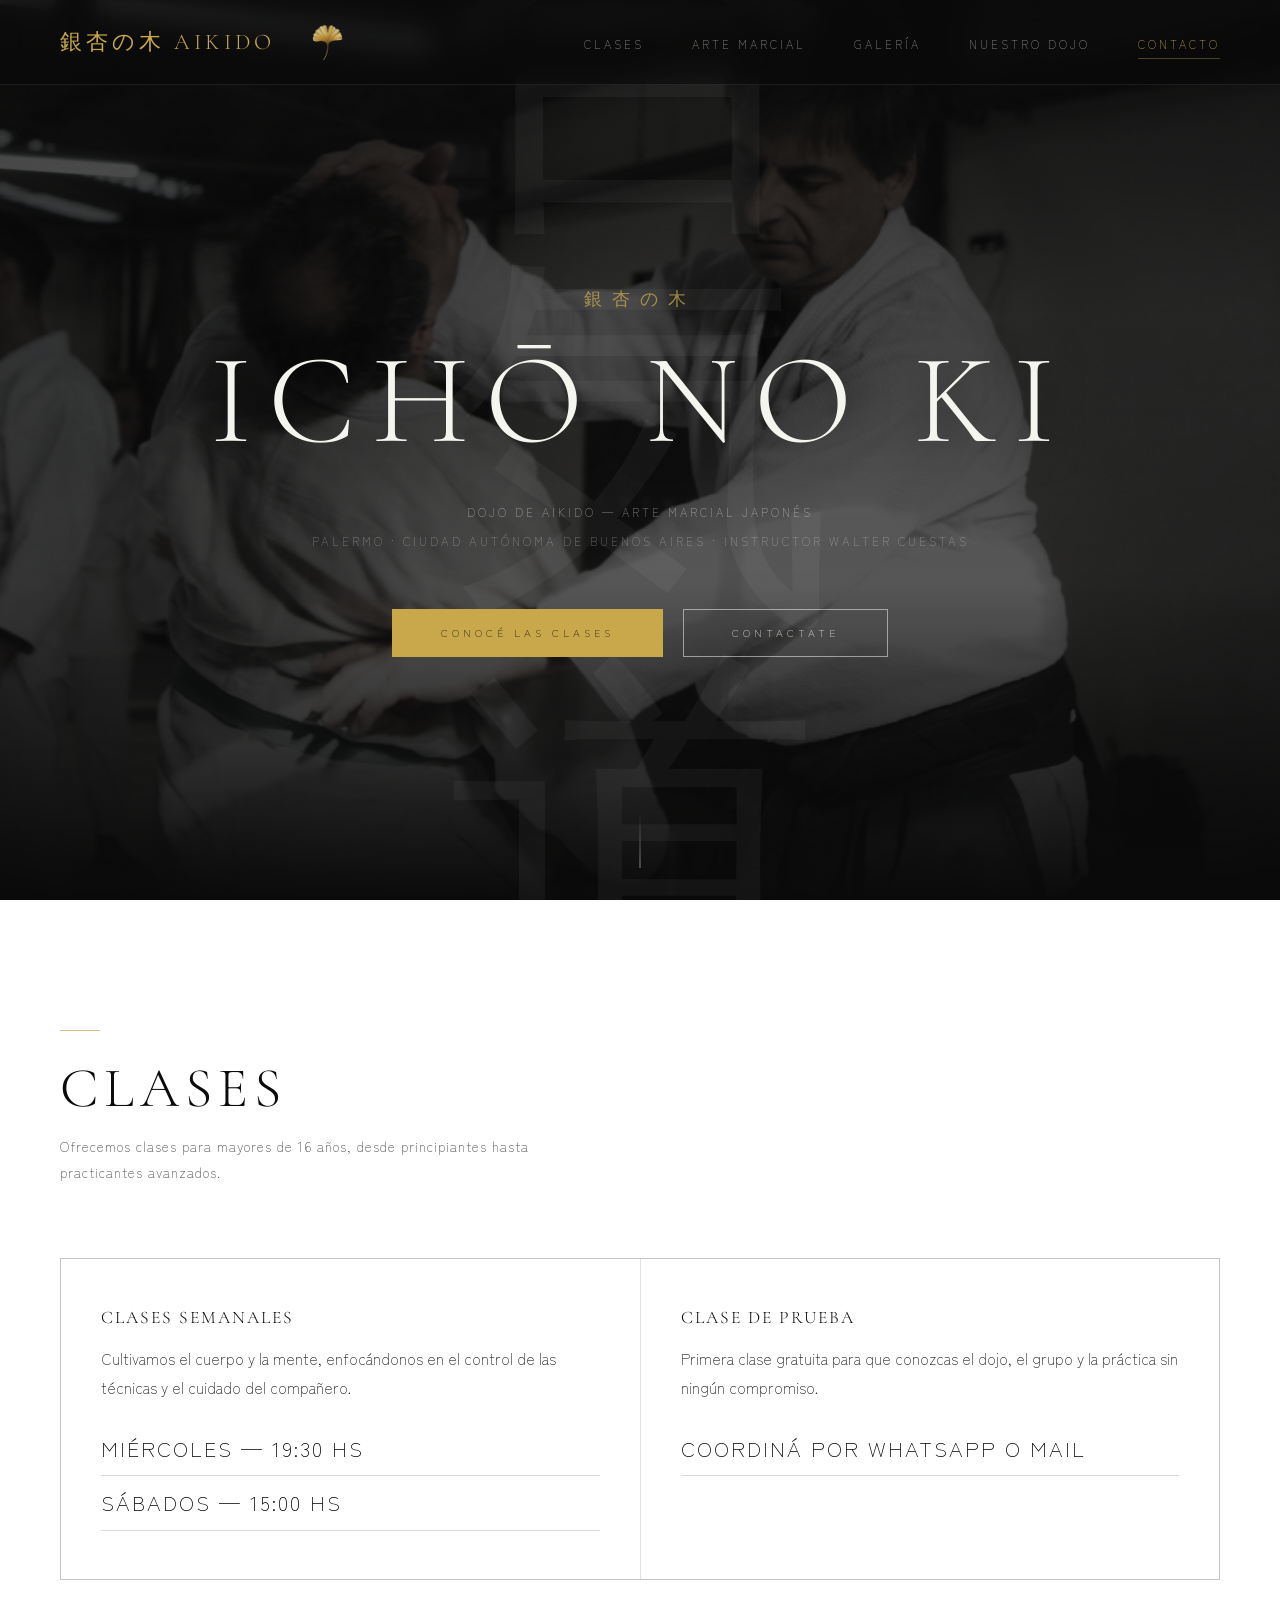
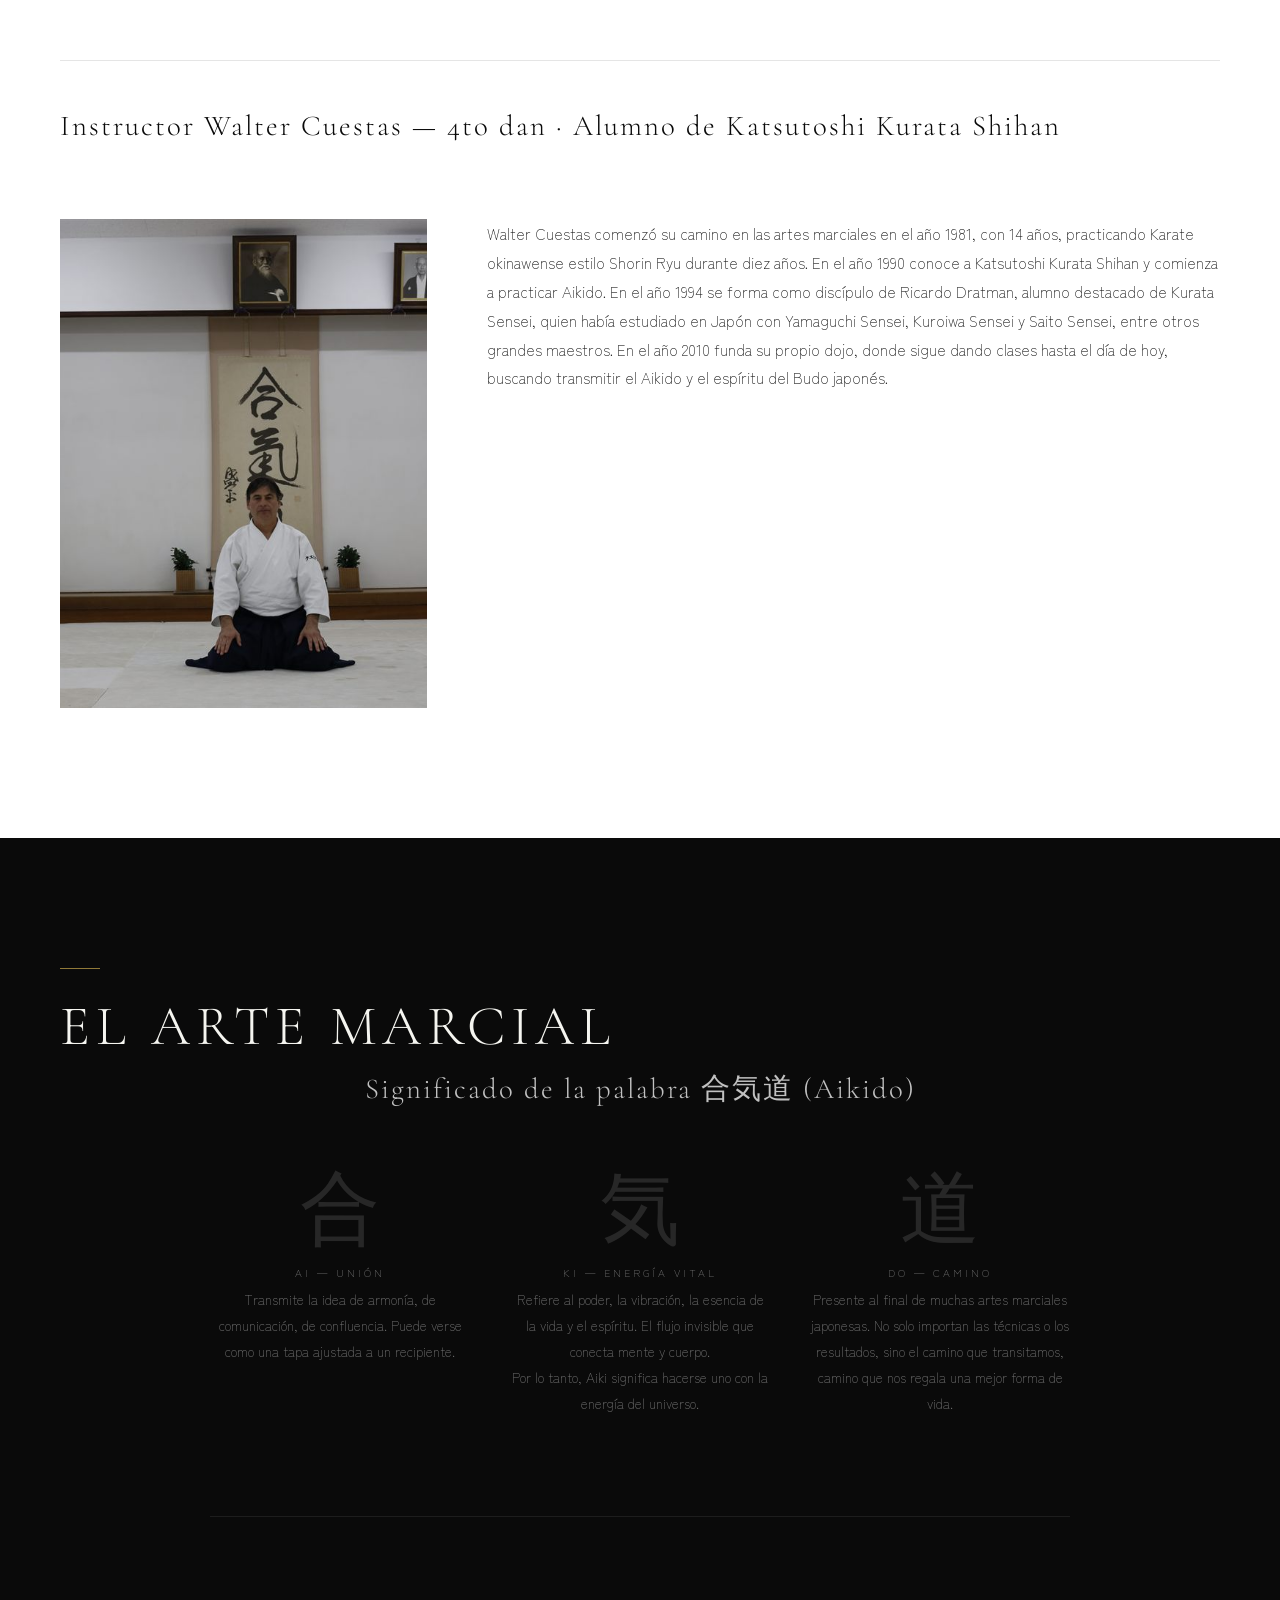
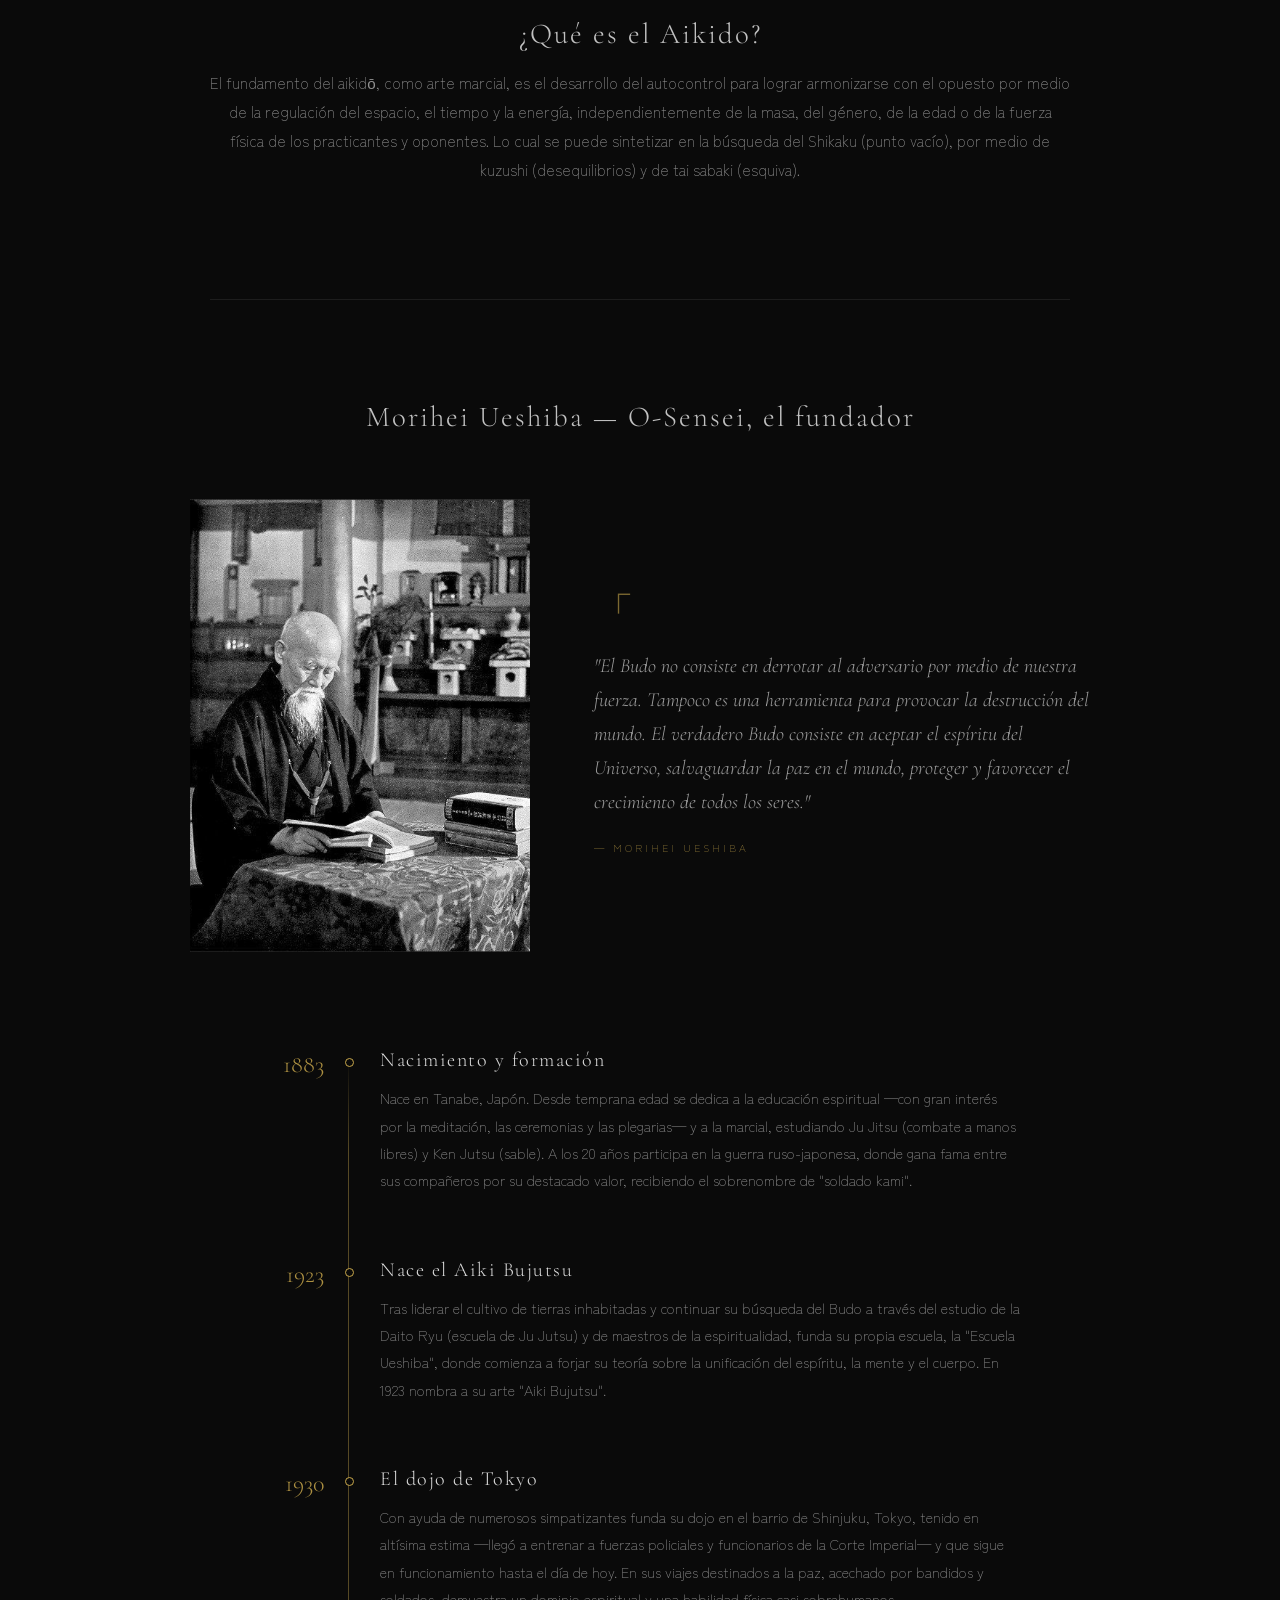
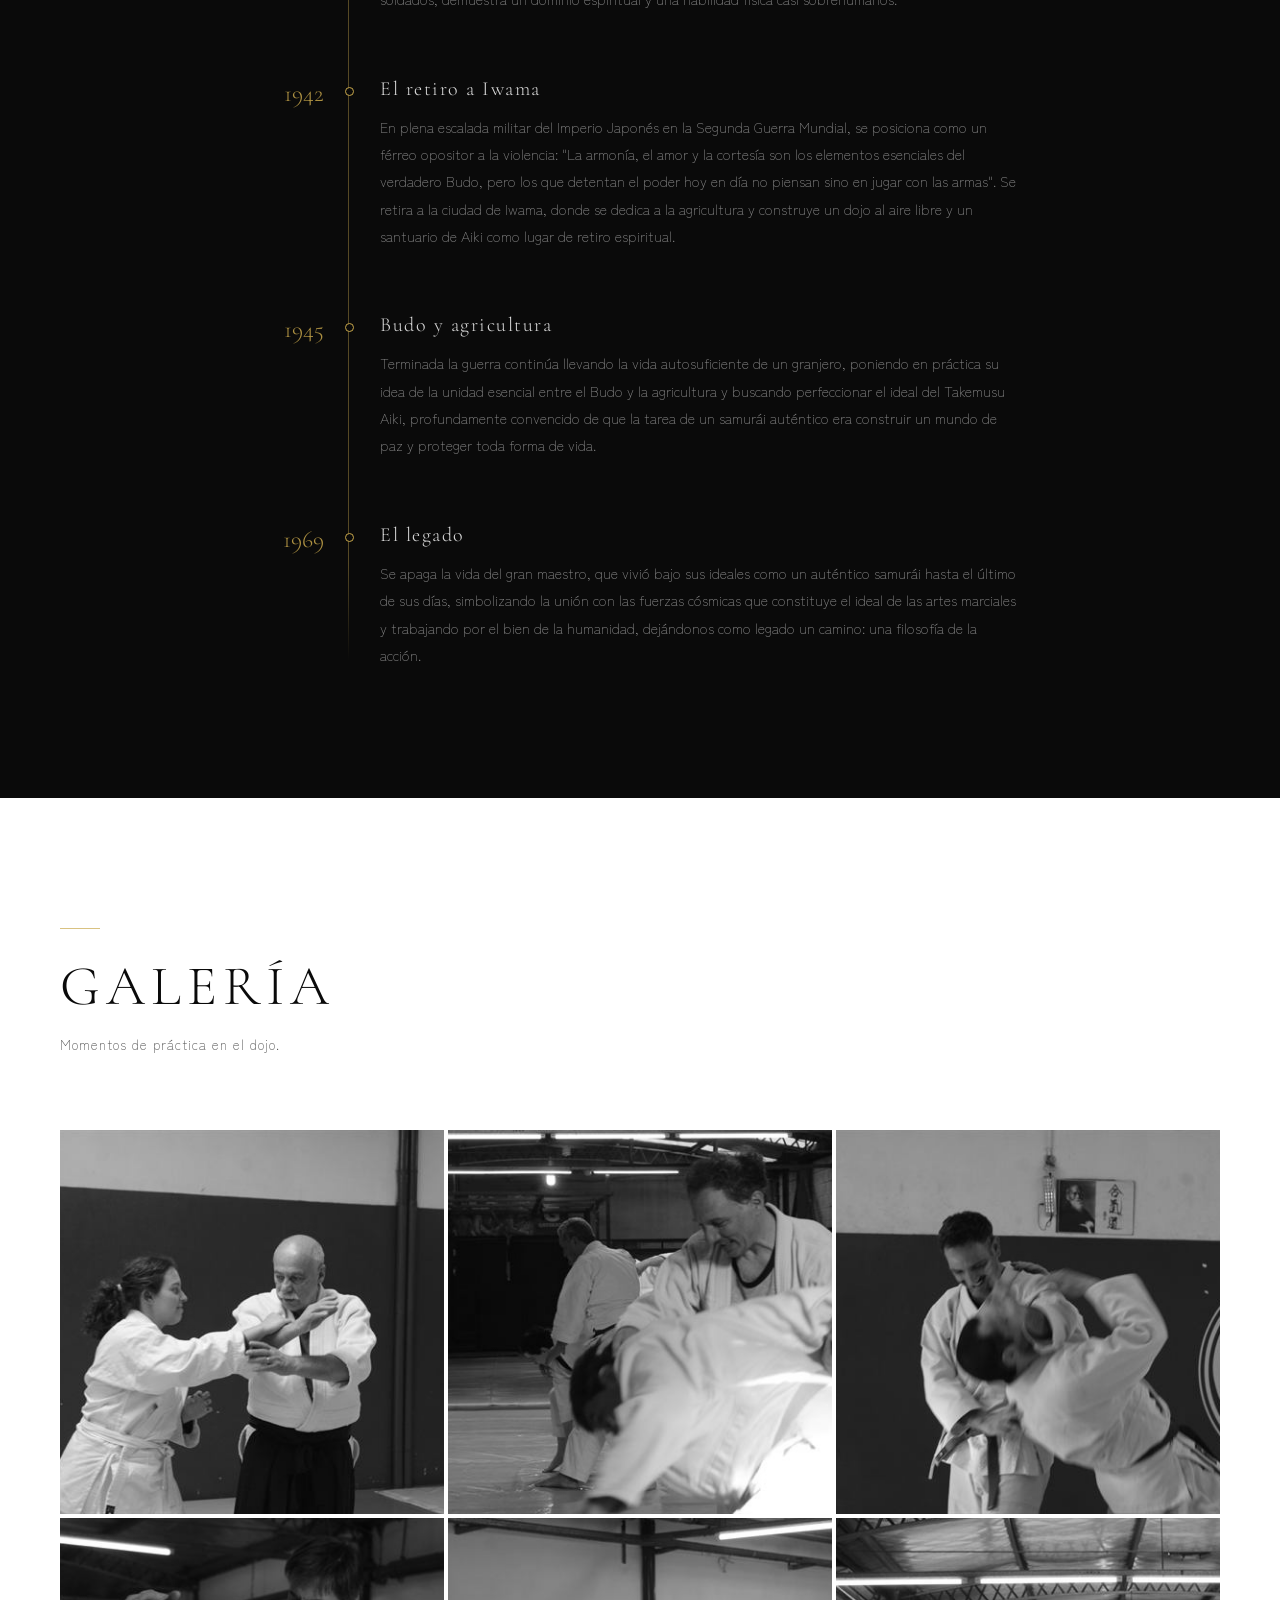
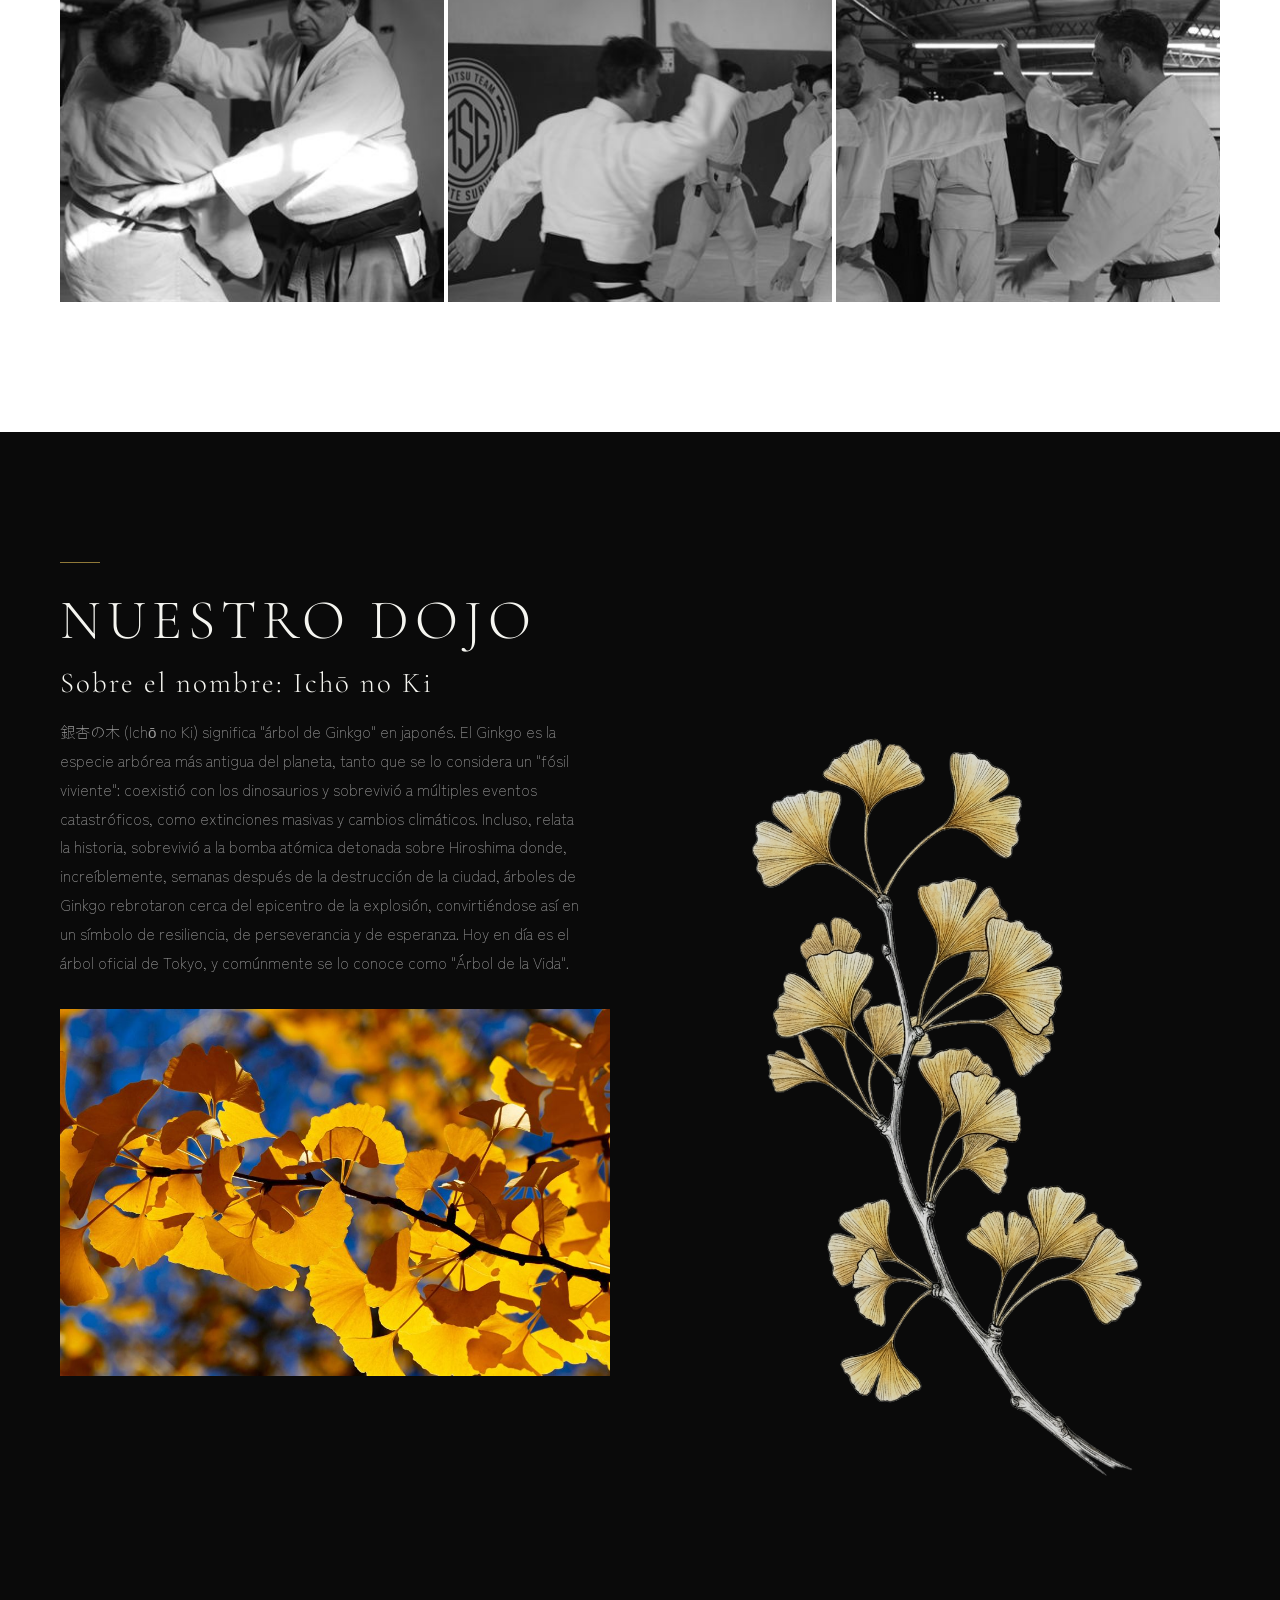
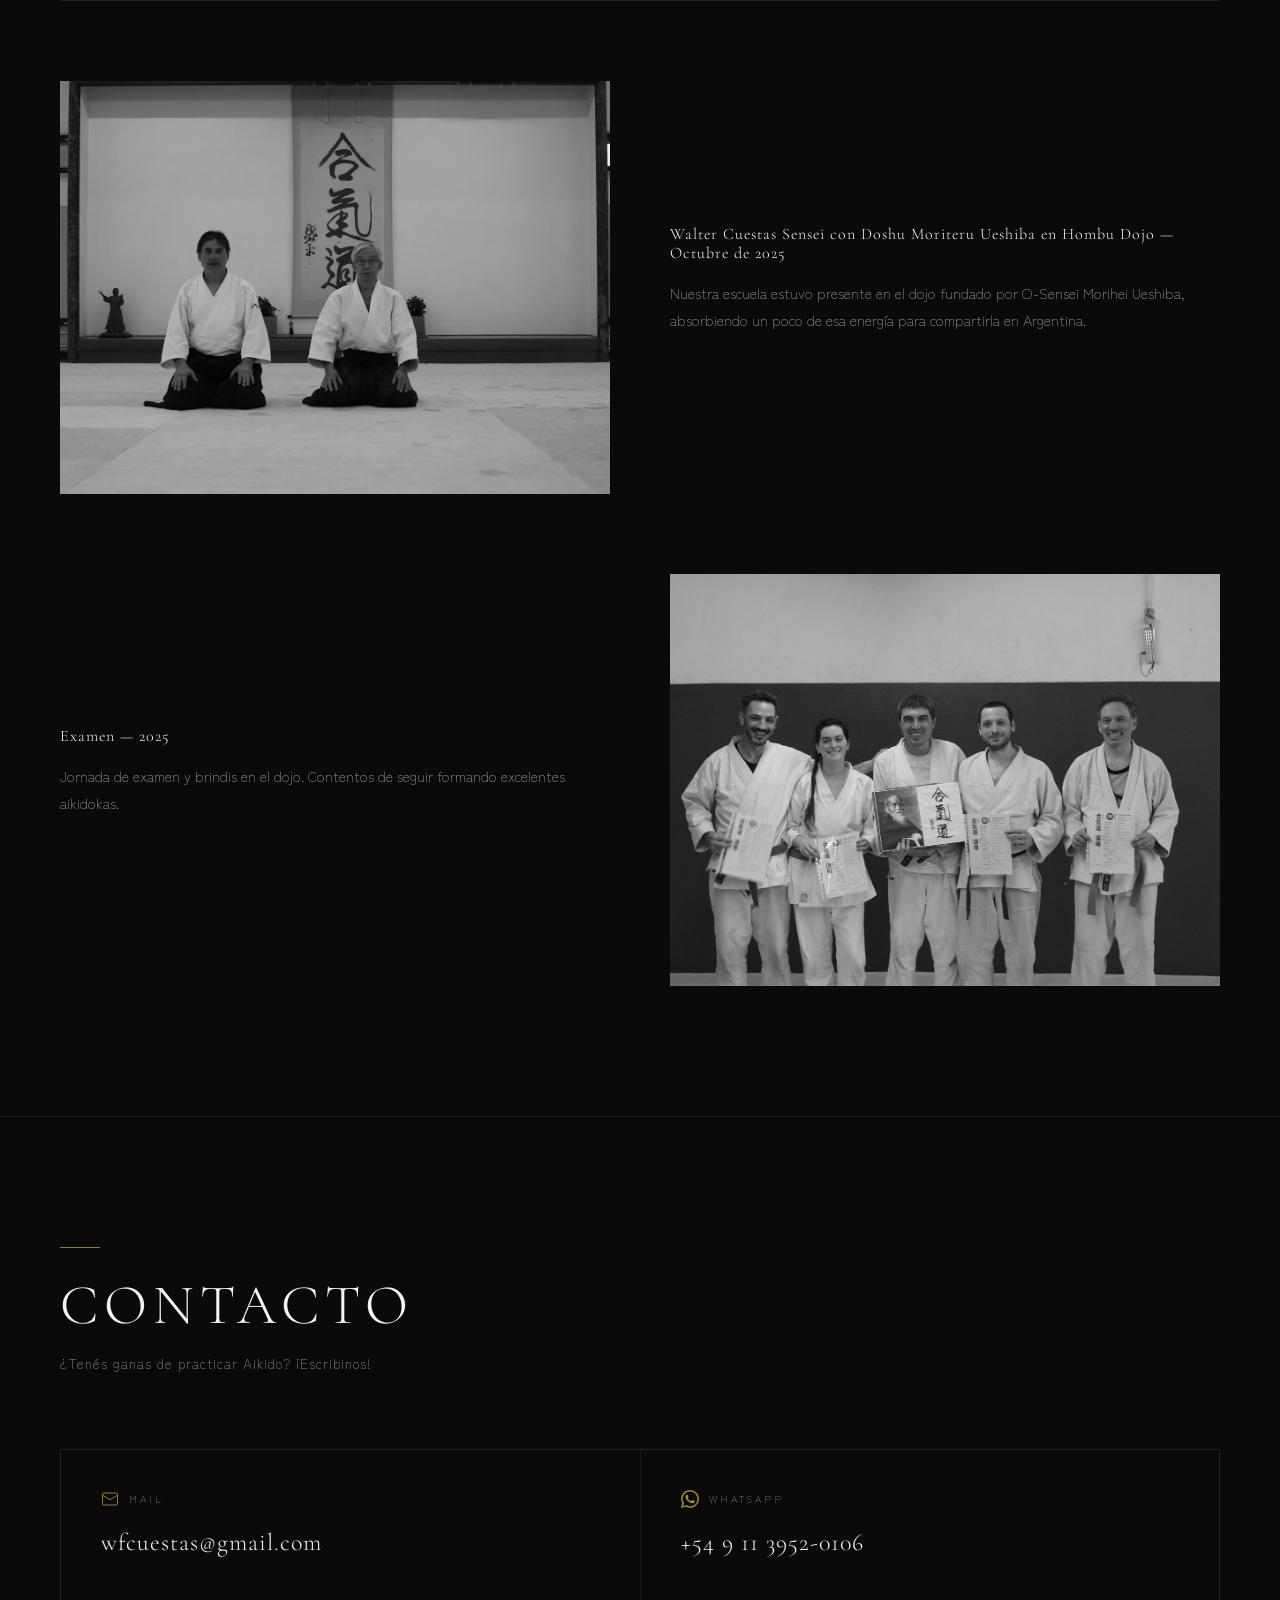
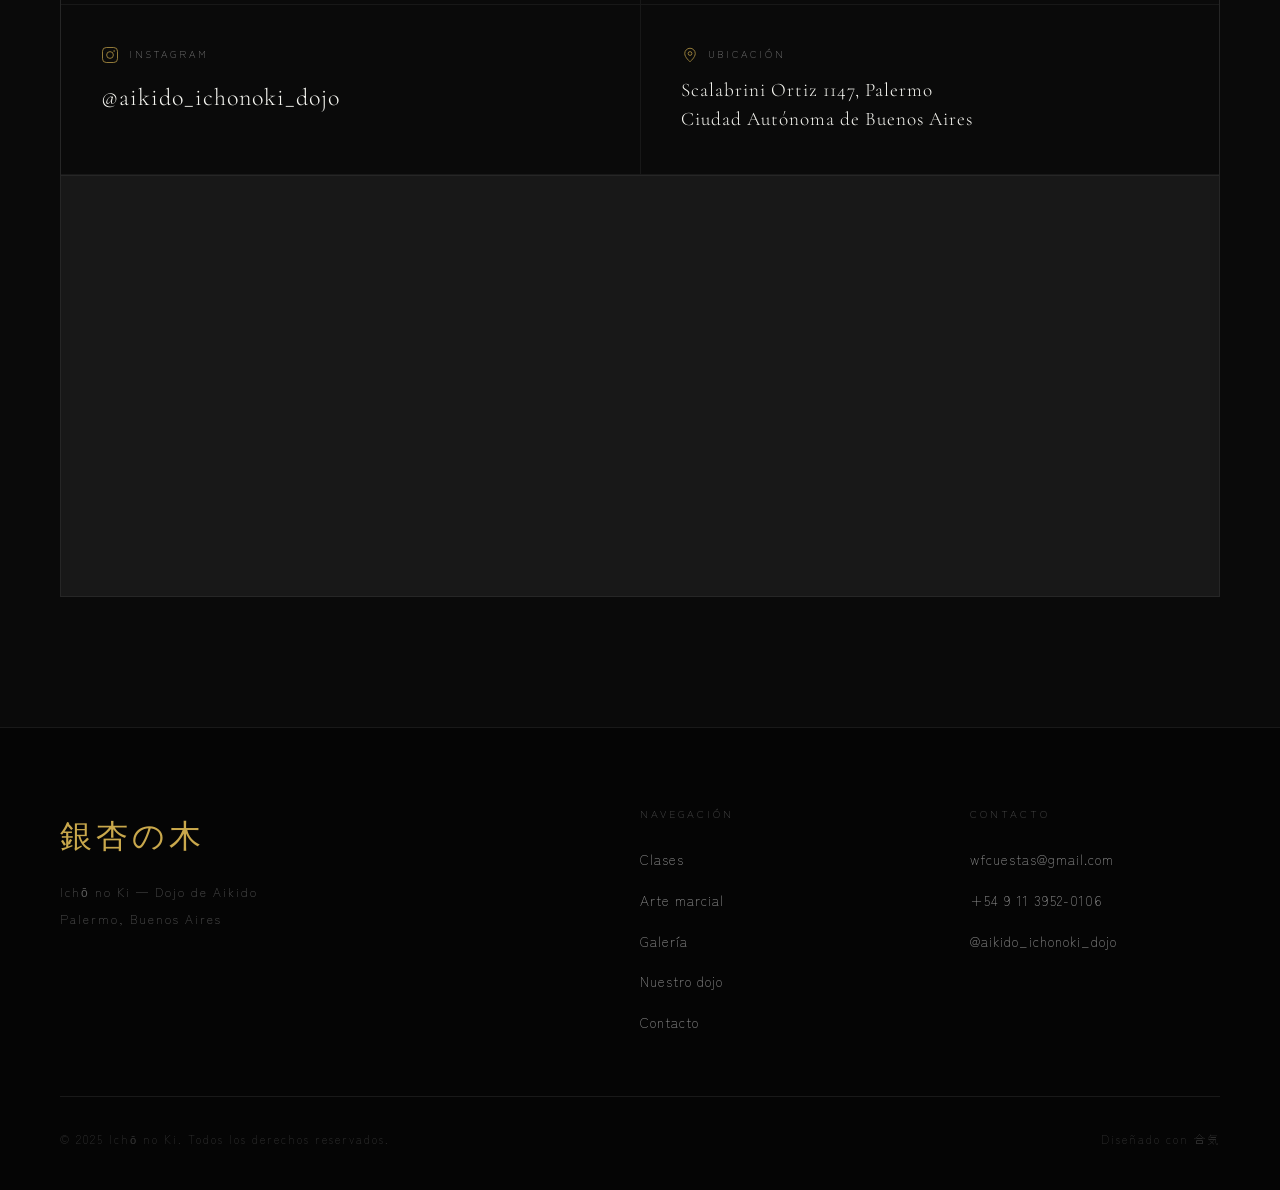
==== commit ec4171d2: "Rediseño cinematográfico + sistema de galería automática - Hero fullscreen con foto de fondo, Ken Bu" ====
--- a/index.html
+++ b/index.html
@@ -3,65 +3,110 @@
 <head>
     <meta charset="UTF-8">
     <meta name="viewport" content="width=device-width, initial-scale=1.0">
-    <title>Icho no Ki — Dojo de Aikido</title>
-    <link rel="stylesheet" href="styles.css">
+    <title>Ichō no Ki — Dojo de Aikido en Palermo, Buenos Aires</title>
+    <meta name="description" content="Dojo de Aikido en Palermo, CABA. Clases para adultos desde principiantes hasta avanzados, con el instructor Walter Cuestas (4to dan). Primera clase gratuita.">
+
+    <!-- Open Graph — reemplazar las rutas por la URL completa del dominio al publicar -->
+    <meta property="og:type" content="website">
+    <meta property="og:title" content="Ichō no Ki — Dojo de Aikido en Palermo, Buenos Aires">
+    <meta property="og:description" content="Clases de Aikido para adultos en Palermo, CABA. Primera clase gratuita. Instructor Walter Cuestas, 4to dan.">
+    <meta property="og:image" content="img/hero.jpg">
+    <meta property="og:locale" content="es_AR">
+
     <link rel="icon" type="image/x-icon" href="favicon.ico">
     <link rel="icon" type="image/png" sizes="32x32" href="favicon-32x32.png">
     <link rel="icon" type="image/png" sizes="16x16" href="favicon-16x16.png">
     <link rel="apple-touch-icon" sizes="180x180" href="apple-touch-icon.png">
+
+    <link rel="preconnect" href="https://fonts.googleapis.com">
+    <link rel="preconnect" href="https://fonts.gstatic.com" crossorigin>
+    <link href="https://fonts.googleapis.com/css2?family=Cormorant+Garamond:ital,wght@0,300;0,400;0,600;1,300;1,400&family=Zen+Kaku+Gothic+New:wght@300;400;700&display=swap" rel="stylesheet">
+
+    <link rel="preload" as="image" href="img/hero.jpg">
+    <link rel="stylesheet" href="styles.css">
+
+    <script type="application/ld+json">
+    {
+        "@context": "https://schema.org",
+        "@type": "SportsActivityLocation",
+        "name": "Ichō no Ki — Dojo de Aikido",
+        "description": "Dojo de Aikido en Palermo, Buenos Aires. Clases para adultos con el instructor Walter Cuestas, 4to dan.",
+        "address": {
+            "@type": "PostalAddress",
+            "streetAddress": "Scalabrini Ortiz 1147",
+            "addressLocality": "Ciudad Autónoma de Buenos Aires",
+            "addressCountry": "AR"
+        },
+        "telephone": "+5491139520106",
+        "email": "wfcuestas@gmail.com",
+        "sameAs": ["https://instagram.com/aikido_ichonoki_dojo"],
+        "openingHoursSpecification": [
+            { "@type": "OpeningHoursSpecification", "dayOfWeek": "Wednesday", "opens": "19:30", "closes": "21:00" },
+            { "@type": "OpeningHoursSpecification", "dayOfWeek": "Saturday", "opens": "15:00", "closes": "16:30" }
+        ]
+    }
+    </script>
 </head>
 <body>
 
     <!-- NAVEGACIÓN -->
-<nav>
-    <div class="logo">
-        <span>銀杏の木 AIKIDO</span>
-        <img src="Fotos/HojaGinkgo.png" alt="" class="logo-hoja">
-    </div>
-
-    <button class="hamburguesa" id="hamburguesa">
-        <span></span>
-        <span></span>
-        <span></span>
-    </button>
-
-    <ul id="nav-menu">
-        <li><a href="#clases">Clases</a></li>
-        <li><a href="#arte_marcial">Arte marcial</a></li>
-        <li><a href="#galeria">Galería</a></li>
-        <li><a href="#dojo">Nuestro dojo</a></li>
-        <li><a href="#contacto">Contacto</a></li>
-    </ul>
-</nav>
+    <div class="barra-progreso" id="barra-progreso" aria-hidden="true"></div>
+
+    <nav id="nav">
+        <div class="logo">
+            <span>銀杏の木 AIKIDO</span>
+            <img src="img/hoja-ginkgo.png" alt="" class="logo-hoja" width="200" height="200">
+        </div>
+
+        <button class="hamburguesa" id="hamburguesa" aria-label="Abrir menú" aria-expanded="false" aria-controls="nav-menu">
+            <span></span>
+            <span></span>
+            <span></span>
+        </button>
+
+        <ul id="nav-menu">
+            <li><a href="#clases">Clases</a></li>
+            <li><a href="#arte_marcial">Arte marcial</a></li>
+            <li><a href="#galeria">Galería</a></li>
+            <li><a href="#dojo">Nuestro dojo</a></li>
+            <li><a href="#contacto">Contacto</a></li>
+        </ul>
+    </nav>
 
     <!-- HERO -->
     <section id="hero">
-        <span class="hero-kanji-fondo">合気道</span>
-        <h1>Ichō no Ki</h1>
-        <p class="kanji">銀杏の木</p>
-        <p class="subtitulo">Dojo de Aikido, Arte marcial japonés - Argentina, Ciudad Autonoma de Buenos Aires</p>
-        <p class="descripcion">Instructor Walter Cuestas</p>
-        <div class="hero-botones">
-            <a href="#clases" class="boton">Conocé las clases</a>
-            <a href="#contacto" class="boton">¡Contactate!</a>
-        </div>
+        <div class="hero-fondo" aria-hidden="true"></div>
+        <div class="hero-velo" aria-hidden="true"></div>
+        <span class="hero-kanji-fondo" aria-hidden="true">合気道</span>
+
+        <div class="hero-contenido">
+            <p class="kanji">銀杏の木</p>
+            <h1>Ichō no Ki</h1>
+            <p class="subtitulo">Dojo de Aikido — Arte marcial japonés</p>
+            <p class="descripcion">Palermo · Ciudad Autónoma de Buenos Aires · Instructor Walter Cuestas</p>
+            <div class="hero-botones">
+                <a href="#clases" class="boton boton-lleno">Conocé las clases</a>
+                <a href="#contacto" class="boton">Contactate</a>
+            </div>
+        </div>
+
+        <a href="#clases" class="indicador-scroll" aria-label="Bajar a la sección de clases">
+            <span class="indicador-linea"></span>
+        </a>
     </section>
 
     <!-- CLASES -->
-
-
-
     <section id="clases" class="seccion-blanca">
         <div class="contenido-seccion">
             <div class="linea-titulo"></div>
             <h2>Clases</h2>
-         
+
             <p class="intro-seccion">Ofrecemos clases para mayores de 16 años, desde principiantes hasta practicantes avanzados.</p>
-                        <div class="grilla-clases">
-
+
+            <div class="grilla-clases">
                 <div class="tarjeta-clase">
                     <h3>Clases semanales</h3>
-                    <p>Cultivamos el cuerpo y la mente, enfocandonos en el control de las técnicas y el cuidado del compañero.</p>
+                    <p>Cultivamos el cuerpo y la mente, enfocándonos en el control de las técnicas y el cuidado del compañero.</p>
                     <ul>
                         <li>Miércoles — 19:30 hs</li>
                         <li>Sábados — 15:00 hs</li>
@@ -75,31 +120,27 @@
                         <li>Coordiná por WhatsApp o mail</li>
                     </ul>
                 </div>
-
-            </div>
-            
+            </div>
+
             <div class="sensei">
-                <h3>Instructor Walter Cuestas - 4to dan - Alumno de Katsutoshi Kurata Shihan</h3>
-                <img src="Fotos/WalterSensei.jpg" alt="Walter Cuestas Sensei">
-                <p>Walter Cuestas comenzó su camino en las artes marciales en el año 1981 con 14 años, practicando Karate okinawense estilo Shorin Ryu durante diez años. En el año 1990, conoce a Katsutoshi Kurata Shihan y comienza a practicar Aikido. En el año 1994 se forma como discípulo de Ricardo Dratman, alumno destacado de Kurata Sensei, quien había estudiado en Japón con Yamaguchi sensei, Kuroiwa sensei y Saito sensei, entre otros grandes maestros. En el año 2010 funda su propio Dojo, donde sigue dando clases hasta día de hoy, buscando transmitir el Aikido y el espíritu del Budo japonés.</p>
-            </div>
-
-
-        </div>
-    </section>
-
-
-
+                <h3>Instructor Walter Cuestas — 4to dan · Alumno de Katsutoshi Kurata Shihan</h3>
+                <img src="img/walter-sensei.jpg" alt="Walter Cuestas Sensei" width="1000" height="1500" loading="lazy">
+                <p>Walter Cuestas comenzó su camino en las artes marciales en el año 1981, con 14 años, practicando Karate okinawense estilo Shorin Ryu durante diez años. En el año 1990 conoce a Katsutoshi Kurata Shihan y comienza a practicar Aikido. En el año 1994 se forma como discípulo de Ricardo Dratman, alumno destacado de Kurata Sensei, quien había estudiado en Japón con Yamaguchi Sensei, Kuroiwa Sensei y Saito Sensei, entre otros grandes maestros. En el año 2010 funda su propio dojo, donde sigue dando clases hasta el día de hoy, buscando transmitir el Aikido y el espíritu del Budo japonés.</p>
+            </div>
+        </div>
+    </section>
+
+    <!-- ARTE MARCIAL -->
     <section id="arte_marcial" class="seccion-negra">
         <div class="contenido-seccion">
             <div class="linea-titulo"></div>
+            <h2>El arte marcial</h2>
 
             <div class="bloque-filosofia solo-texto">
                 <div class="bloque-texto">
                     <h3>Significado de la palabra 合気道 (Aikido)</h3>
 
                     <div class="kanji-grid">
-
                         <div class="kanji-item">
                             <span class="kanji">合</span>
                             <div class="kanji-explicacion">
@@ -112,8 +153,8 @@
                             <span class="kanji">気</span>
                             <div class="kanji-explicacion">
                                 <h4>Ki — Energía vital</h4>
-                                <p>Refiere al poder, la vibración, la escencia de la vida y el espíritu. El flujo invisible que conecta mente y cuerpo.</p>
-                                <p>Por lo tanto, Aiki, significa hacerse uno con la energía del universo.</p>
+                                <p>Refiere al poder, la vibración, la esencia de la vida y el espíritu. El flujo invisible que conecta mente y cuerpo.</p>
+                                <p>Por lo tanto, Aiki significa hacerse uno con la energía del universo.</p>
                             </div>
                         </div>
 
@@ -124,63 +165,93 @@
                                 <p>Presente al final de muchas artes marciales japonesas. No solo importan las técnicas o los resultados, sino el camino que transitamos, camino que nos regala una mejor forma de vida.</p>
                             </div>
                         </div>
-
-                    </div>
-
-                </div>
-            </div>
-
-
-            <div class="bloque-filosofia">
+                    </div>
+                </div>
+            </div>
+
+            <div class="bloque-filosofia solo-texto">
                 <div class="bloque-texto">
-                    <h3> ¿Que es el Aikido? </h3>
-                    <p>El fundamento del aikidō, como arte marcial, es el desarrollo del autocontrol para lograr armonizarse con el opuesto por medio de la regulación del espacio, el tiempo y la energía, independientemente de la masa, del género, de la edad o de la fuerza física de los practicantes y oponentes. Lo cual se puede sintetizar en la búsqueda del Shikaku (Punto vacío), por medio de kuzushi (desequilibrios) y de Tai sabaki (esquiva).</p>
-                </div>
-            </div>
-
-            <div class="bloque-filosofia">
-                <div class="bloque-texto">
-                    <h3>Morihei Ueshiba — O-Sensei, el fundador</h3>
-                    <p> Nacido en 1883, se dedicó desde temprana edad a la educación tanto espiritual; mostrando gran interés por la meditación, las ceremonias y las plegarias; como marcial, estudiando Ju Jitsu (combate a manos libres) y Ken Jutsu (sable). Participó en la guerra ruso-japonesa a la edad de 20 años, donde ganó fama entre sus compañeros por su destacado valor, recibiendo el sobrenombre de "soldado kami".</p>
-                    <p> Tiempo despúes, lideró y trabajo incansablemente en el cultivo de la tierra en terrenos inhabitados. Terminada esta tarea, continuo en su busqueda del Budo a través del estudio de la Daito Ryu (escuela de Ju Jutsu) y siguiendo a maestros de la espiritualidad.</p>
-                    <p> Finalmente, fundó su propia escuela, la "Escuela Ueshiba", donde comenzo a forjar su teoría sobre la unificación del espíritu, la mente y el cuerpo. En 1923, nombró a su arte "Aiki Bujutsu". Continuó desarrollando su filosofía en viajes destinados a la paz, donde se vió acechado por numerosas amenazas como bandidos y soldados, oportunidad en la que demostró un dominio espiritual y una habilidad física casi sobrehumana en los conflictos. Con ayuda de numerosos simpatizantes, en 1930, fundó su dojo en el barrio de Shinjuku, Tokyo, que fue tenido en altísima estima (incluso entrenando a fuerzas policiales y funcionarios de la Corte Imperial) y sigue en funcionamiento a dia de hoy. </p>
-                    <p> En 1942, en plena escalada militar del entonces Imperio Japonés en la Segunda Guerra Mundial, se posicionó como un ferreo opositor a la violencia y a la expansión militar: "La armonía, el amor y la cortesía son los elementos escenciales del verdadero Budo, pero los que detentan el poder hoy en día no piensan sino en jugar con las armas. Creen equivocadamente que el Budo es un instrumento de violencia y destrucción...". Por esto, se retiró a la ciudad de Iwama, donde se dedicó a la agricultura y construyó un dojo al aire libre y un santuario de Aiki que le serviría como un lugar de retiro espiritual.</p>
-                    <p> Terminada la guerra continuo llevando la vida autosuficiente de un granjero y poniendo en práctica su idea de la unidad escencial entre el Budo y la agricultura, buscando perfeccionar el ideal del Takemutsu Aiki, estando profundamente convenido de que la tarea de un samurai auténtico era construir un mundo de paz y proteger toda forma de vida.</p>
-                    <p> En el año 1969, se apagó la vida del gran maestro, que vivió bajo sus ideales como un autentico samurai hasta el último de sus días, simbolizando la unión con las fuerzas cósmicas que constituye el ideal de las artes marciales, y trabajando por el bien de la humanidad y del mundo, dejandonos como legado un camino, una filosofía de la acción.</p>
-
-                </div>
-                <div class="bloque-imagen">
-                    <img src="Fotos/Ueshiba.jpg" alt=" Morihei Ueshiba">
+                    <h3>¿Qué es el Aikido?</h3>
+                    <p>El fundamento del aikidō, como arte marcial, es el desarrollo del autocontrol para lograr armonizarse con el opuesto por medio de la regulación del espacio, el tiempo y la energía, independientemente de la masa, del género, de la edad o de la fuerza física de los practicantes y oponentes. Lo cual se puede sintetizar en la búsqueda del Shikaku (punto vacío), por medio de kuzushi (desequilibrios) y de tai sabaki (esquiva).</p>
+                </div>
+            </div>
+
+            <!-- O-SENSEI: retrato + cita + línea de tiempo -->
+            <div class="bloque-osensei">
+                <h3>Morihei Ueshiba — O-Sensei, el fundador</h3>
+
+                <div class="osensei-destacado">
+                    <div class="osensei-retrato">
+                        <img src="img/ueshiba.jpg" alt="Morihei Ueshiba, fundador del Aikido" width="800" height="1067" loading="lazy">
+                    </div>
                     <blockquote>
-                    <p>"El Budo no consiste en derrotar al adversario por medio de nuestra fuerza. Tampoco es una herramienta para provocar la destrucción del mundo. El verdadero Budo consiste en aceptar el espíritu del Universo, salvaguardar la paz en el mundo, proteger y favorecer el crecimiento de todos los seres."</p>
-                    <cite>— Morihei Ueshiba</cite>
+                        <p>"El Budo no consiste en derrotar al adversario por medio de nuestra fuerza. Tampoco es una herramienta para provocar la destrucción del mundo. El verdadero Budo consiste en aceptar el espíritu del Universo, salvaguardar la paz en el mundo, proteger y favorecer el crecimiento de todos los seres."</p>
+                        <cite>— Morihei Ueshiba</cite>
                     </blockquote>
                 </div>
-            </div>
-
-            <!-- SUBSECCIÓN 2 — con foto a la izquierda -->
-
-        </div>
-     </section>
-
-
-
+
+                <div class="timeline">
+                    <div class="timeline-item">
+                        <span class="timeline-anio">1883</span>
+                        <div class="timeline-contenido">
+                            <h4>Nacimiento y formación</h4>
+                            <p>Nace en Tanabe, Japón. Desde temprana edad se dedica a la educación espiritual —con gran interés por la meditación, las ceremonias y las plegarias— y a la marcial, estudiando Ju Jitsu (combate a manos libres) y Ken Jutsu (sable). A los 20 años participa en la guerra ruso-japonesa, donde gana fama entre sus compañeros por su destacado valor, recibiendo el sobrenombre de "soldado kami".</p>
+                        </div>
+                    </div>
+
+                    <div class="timeline-item">
+                        <span class="timeline-anio">1923</span>
+                        <div class="timeline-contenido">
+                            <h4>Nace el Aiki Bujutsu</h4>
+                            <p>Tras liderar el cultivo de tierras inhabitadas y continuar su búsqueda del Budo a través del estudio de la Daito Ryu (escuela de Ju Jutsu) y de maestros de la espiritualidad, funda su propia escuela, la "Escuela Ueshiba", donde comienza a forjar su teoría sobre la unificación del espíritu, la mente y el cuerpo. En 1923 nombra a su arte "Aiki Bujutsu".</p>
+                        </div>
+                    </div>
+
+                    <div class="timeline-item">
+                        <span class="timeline-anio">1930</span>
+                        <div class="timeline-contenido">
+                            <h4>El dojo de Tokyo</h4>
+                            <p>Con ayuda de numerosos simpatizantes funda su dojo en el barrio de Shinjuku, Tokyo, tenido en altísima estima —llegó a entrenar a fuerzas policiales y funcionarios de la Corte Imperial— y que sigue en funcionamiento hasta el día de hoy. En sus viajes destinados a la paz, acechado por bandidos y soldados, demuestra un dominio espiritual y una habilidad física casi sobrehumanos.</p>
+                        </div>
+                    </div>
+
+                    <div class="timeline-item">
+                        <span class="timeline-anio">1942</span>
+                        <div class="timeline-contenido">
+                            <h4>El retiro a Iwama</h4>
+                            <p>En plena escalada militar del Imperio Japonés en la Segunda Guerra Mundial, se posiciona como un férreo opositor a la violencia: "La armonía, el amor y la cortesía son los elementos esenciales del verdadero Budo, pero los que detentan el poder hoy en día no piensan sino en jugar con las armas". Se retira a la ciudad de Iwama, donde se dedica a la agricultura y construye un dojo al aire libre y un santuario de Aiki como lugar de retiro espiritual.</p>
+                        </div>
+                    </div>
+
+                    <div class="timeline-item">
+                        <span class="timeline-anio">1945</span>
+                        <div class="timeline-contenido">
+                            <h4>Budo y agricultura</h4>
+                            <p>Terminada la guerra continúa llevando la vida autosuficiente de un granjero, poniendo en práctica su idea de la unidad esencial entre el Budo y la agricultura y buscando perfeccionar el ideal del Takemusu Aiki, profundamente convencido de que la tarea de un samurái auténtico era construir un mundo de paz y proteger toda forma de vida.</p>
+                        </div>
+                    </div>
+
+                    <div class="timeline-item">
+                        <span class="timeline-anio">1969</span>
+                        <div class="timeline-contenido">
+                            <h4>El legado</h4>
+                            <p>Se apaga la vida del gran maestro, que vivió bajo sus ideales como un auténtico samurái hasta el último de sus días, simbolizando la unión con las fuerzas cósmicas que constituye el ideal de las artes marciales y trabajando por el bien de la humanidad, dejándonos como legado un camino: una filosofía de la acción.</p>
+                        </div>
+                    </div>
+                </div>
+            </div>
+        </div>
+    </section>
+
+    <!-- GALERÍA -->
     <section id="galeria" class="seccion-blanca">
         <div class="contenido-seccion">
             <div class="linea-titulo"></div>
             <h2>Galería</h2>
-                <div class="grilla-galeria">
-                    <img src="Fotos/Tatami01.JPG" alt="Tatami01">
-                    <img src="Fotos/Tatami02.JPG" alt="Tatami02">
-                    <img src="Fotos/Tatami03.JPG" alt="Tatami03">
-                    <img src="Fotos/Tatami04.JPG" alt="Tatami04">
-                    <img src="Fotos/Tatami05.JPG" alt="Tatami05">
-                    <img src="Fotos/Tatami06.JPG" alt="Tatami06">
-                </div>
-        </div>
-    </section>
-
-
+            <p class="intro-seccion">Momentos de práctica en el dojo.</p>
+            <div class="grilla-galeria" id="grilla-galeria"></div>
+        </div>
+    </section>
 
     <!-- DOJO -->
     <section id="dojo" class="seccion-negra">
@@ -190,92 +261,83 @@
 
             <div class="bloque-dojo">
                 <div class="bloque-dojo-contenido">
-
                     <div class="bloque-izquierda">
                         <h3>Sobre el nombre: Ichō no Ki</h3>
-                        <p> 銀杏の木 (Ichō no Ki) significa "árbol de Ginkgo" en japonés. El Ginkgo es la especie arbórea más antigua del planeta, tanto que se lo considera un "fosil viviente"; coexistio con los dinosaurios y sobrevivió a multiples eventos catastróficos, como extinciones masivas y cambios climaticos.
-                        Incluso, relata la historia, sobrevivió a la bomba atómica detonada sobre Hiroshima, donde increíblemente, semanas luego a la destrucción de la ciudad, arboles de Ginkgo rebrotaron cerca del epicentro de la explosión, convirtiendose así en un símbolo de reciliencia, de perseveración y de esperanza. Hoy día, es el árbol oficial de Tokyo, y comunmente se lo conoce como "Arbol de la Vida".
-                        </p>
-                        <img src="Fotos/Ginkgo.jpg" alt="Árbol Ginkgo">
+                        <p>銀杏の木 (Ichō no Ki) significa "árbol de Ginkgo" en japonés. El Ginkgo es la especie arbórea más antigua del planeta, tanto que se lo considera un "fósil viviente": coexistió con los dinosaurios y sobrevivió a múltiples eventos catastróficos, como extinciones masivas y cambios climáticos.
+                        Incluso, relata la historia, sobrevivió a la bomba atómica detonada sobre Hiroshima donde, increíblemente, semanas después de la destrucción de la ciudad, árboles de Ginkgo rebrotaron cerca del epicentro de la explosión, convirtiéndose así en un símbolo de resiliencia, de perseverancia y de esperanza. Hoy en día es el árbol oficial de Tokyo, y comúnmente se lo conoce como "Árbol de la Vida".</p>
+                        <img src="img/ginkgo.jpg" alt="Árbol de Ginkgo" width="1000" height="750" loading="lazy">
                     </div>
 
                     <div class="bloque-dojo-imagen">
-                        <img src="Fotos/RamaGinkgo.png" alt="Rama de árbol Ginkgo">
-                    </div>
-
+                        <img src="img/rama-ginkgo.png" alt="" width="900" height="1200" loading="lazy">
+                    </div>
                 </div>
             </div>
 
             <div class="eventos">
-
                 <div class="evento">
-                    <img src="Fotos/WalterHombuDojo.jpg" alt="Walter Cuestas Sensei en Hombu Dojo">
+                    <img src="img/walter-hombu.jpg" alt="Walter Cuestas Sensei con Doshu Moriteru Ueshiba en Hombu Dojo" width="1400" height="933" loading="lazy">
                     <div class="evento-contenido">
-                        <h3>Walter Cuestas Sensei con Doshu Moriteru Ueshiba en Hombu Dojo - Octubre de 2025</h3>
-                        <p> Nuestra escuela estuvo presente en el dojo fundado por O-Sensei Morihei Ueshiba, absorbiendo un poco de esa energía para compartirla en Argentina. </p>
+                        <h3>Walter Cuestas Sensei con Doshu Moriteru Ueshiba en Hombu Dojo — Octubre de 2025</h3>
+                        <p>Nuestra escuela estuvo presente en el dojo fundado por O-Sensei Morihei Ueshiba, absorbiendo un poco de esa energía para compartirla en Argentina.</p>
                     </div>
                 </div>
 
                 <div class="evento">
-                    <img src="Fotos/Examen2025.jpg" alt="Walter Cuestas Sensei en Hombu Dojo">
+                    <img src="img/examen-2025.jpg" alt="Jornada de examen en el dojo, 2025" width="1400" height="933" loading="lazy">
                     <div class="evento-contenido">
-                        <h3>Examen - 2025</h3>
-                        <p> Jornada de examen y brindis en el dojo. Contentos de seguir formando excelentes Aikidokas. </p>
-                    </div>
-                </div>
-            </div>
-
-
-        </div>
-    </section>
-
-
-    <section id="contacto" class="seccion-blanca">
+                        <h3>Examen — 2025</h3>
+                        <p>Jornada de examen y brindis en el dojo. Contentos de seguir formando excelentes aikidokas.</p>
+                    </div>
+                </div>
+            </div>
+        </div>
+    </section>
+
+    <!-- CONTACTO -->
+    <section id="contacto" class="seccion-negra seccion-contacto">
         <div class="contenido-seccion">
             <div class="linea-titulo"></div>
             <h2>Contacto</h2>
-             <p class="intro-seccion">¿Tenés ganas de practicar Aikido? ¡Escribinos!.</p>
+            <p class="intro-seccion">¿Tenés ganas de practicar Aikido? ¡Escribinos!</p>
 
             <div class="info-contacto">
-
-            <div class="dato-contacto">
-                <p>📧 Mail</p>
-                <a href="https://mail.google.com/mail/?view=cm&to=wfcuestas@gmail.com" target="_blank">wfcuestas@gmail.com</a>
-            </div>
-
-            <div class="dato-contacto">
-                <p>📱 WhatsApp</p>
-                <a href="https://wa.me/5491139520106">+54 9 11 39520106</a>
-            </div>
-
-            <div class="dato-contacto">
-                <p>📸 Instagram</p>
-                <a href="https://instagram.com/aikido_ichonoki_dojo" target="_blank">@aikido_ichonoki_dojo</a>
-            </div>
-
-            <div class="dato-contacto">
-                <p>📍 Ubicación</p>
-                <p>Ciudad Autónoma de Buenos Aires (CABA), Palermo / Scalabrini Ortiz 1147</p>
-            </div>
-            <div class="mapa">
-                <iframe
-                    src="https://www.google.com/maps/embed?pb=!1m18!1m12!1m3!1d3284.392982828886!2d-58.43208302452512!3d-34.59422295699638!2m3!1f0!2f0!3f0!3m2!1i1024!2i768!4f13.1!3m3!1m2!1s0x95bcca7770b02af7%3A0x2449136b26b532f6!2sClinch%20House!5e0!3m2!1ses-419!2sar!4v1777910630985!5m2!1ses-419!2sar" width="600" height="450" style="border:0;" allowfullscreen="" loading="lazy" referrerpolicy="no-referrer-when-downgrade"
-                    width="100%"
-                    height="400"
-                    style="border:0;"
-                    allowfullscreen=""
-                    loading="lazy"
-                    referrerpolicy="no-referrer-when-downgrade">
-                </iframe>
-            </div>
-
-        </div>
-    </section>
-
-
+                <div class="dato-contacto">
+                    <p><svg viewBox="0 0 24 24" fill="none" stroke="currentColor" stroke-width="1.2" aria-hidden="true"><rect x="2" y="4" width="20" height="16" rx="2"/><path d="m2 7 10 6 10-6"/></svg> Mail</p>
+                    <a href="mailto:wfcuestas@gmail.com">wfcuestas@gmail.com</a>
+                </div>
+
+                <div class="dato-contacto">
+                    <p><svg viewBox="0 0 24 24" fill="currentColor" aria-hidden="true"><path d="M17.5 14.4c-.3-.15-1.76-.87-2.03-.97-.27-.1-.47-.15-.67.15-.2.3-.77.96-.94 1.16-.17.2-.35.22-.64.07-.3-.15-1.26-.46-2.4-1.48-.88-.79-1.48-1.76-1.65-2.06-.17-.3-.02-.46.13-.6.13-.14.3-.35.44-.52.15-.17.2-.3.3-.5.1-.2.05-.37-.02-.52-.08-.15-.68-1.63-.93-2.23-.24-.58-.49-.5-.67-.51h-.57c-.2 0-.52.07-.8.37-.27.3-1.04 1.02-1.04 2.5 0 1.47 1.07 2.9 1.22 3.1.15.2 2.11 3.22 5.1 4.51.71.31 1.27.5 1.7.63.72.23 1.37.2 1.88.12.58-.09 1.77-.72 2.02-1.42.25-.7.25-1.3.17-1.42-.07-.12-.27-.2-.57-.35M12.05 21.79h-.01a9.87 9.87 0 0 1-5.03-1.38l-.36-.21-3.74.98 1-3.65-.24-.37a9.86 9.86 0 0 1-1.51-5.26c0-5.45 4.44-9.88 9.9-9.88a9.82 9.82 0 0 1 7 2.9 9.82 9.82 0 0 1 2.89 7c0 5.45-4.44 9.88-9.9 9.88m8.42-18.3A11.82 11.82 0 0 0 12.05 0C5.5 0 .16 5.33.16 11.89c0 2.1.55 4.14 1.59 5.94L.06 24l6.32-1.66a11.9 11.9 0 0 0 5.67 1.45h.01c6.55 0 11.89-5.33 11.89-11.89 0-3.18-1.24-6.16-3.48-8.4"/></svg> WhatsApp</p>
+                    <a href="https://wa.me/5491139520106" target="_blank" rel="noopener">+54 9 11 3952-0106</a>
+                </div>
+
+                <div class="dato-contacto">
+                    <p><svg viewBox="0 0 24 24" fill="none" stroke="currentColor" stroke-width="1.2" aria-hidden="true"><rect x="2" y="2" width="20" height="20" rx="5"/><circle cx="12" cy="12" r="4.5"/><circle cx="17.5" cy="6.5" r="1" fill="currentColor" stroke="none"/></svg> Instagram</p>
+                    <a href="https://instagram.com/aikido_ichonoki_dojo" target="_blank" rel="noopener">@aikido_ichonoki_dojo</a>
+                </div>
+
+                <div class="dato-contacto">
+                    <p><svg viewBox="0 0 24 24" fill="none" stroke="currentColor" stroke-width="1.2" aria-hidden="true"><path d="M12 21s-7-5.75-7-11a7 7 0 0 1 14 0c0 5.25-7 11-7 11Z"/><circle cx="12" cy="10" r="2.5"/></svg> Ubicación</p>
+                    <p class="direccion">Scalabrini Ortiz 1147, Palermo<br>Ciudad Autónoma de Buenos Aires</p>
+                </div>
+
+                <div class="mapa">
+                    <iframe
+                        src="https://www.google.com/maps/embed?pb=!1m18!1m12!1m3!1d3284.392982828886!2d-58.43208302452512!3d-34.59422295699638!2m3!1f0!2f0!3f0!3m2!1i1024!2i768!4f13.1!3m3!1m2!1s0x95bcca7770b02af7%3A0x2449136b26b532f6!2sClinch%20House!5e0!3m2!1ses-419!2sar!4v1777910630985!5m2!1ses-419!2sar"
+                        title="Ubicación del dojo en Google Maps"
+                        loading="lazy"
+                        allowfullscreen
+                        referrerpolicy="no-referrer-when-downgrade">
+                    </iframe>
+                </div>
+            </div>
+        </div>
+    </section>
+
+    <!-- FOOTER -->
     <footer>
         <div class="footer-contenido">
-
             <div class="footer-logo">
                 <span>銀杏の木</span>
                 <p>Ichō no Ki — Dojo de Aikido</p>
@@ -286,7 +348,7 @@
                 <h4>Navegación</h4>
                 <ul>
                     <li><a href="#clases">Clases</a></li>
-                    <li><a href="#arte_marcial">Aikido</a></li>
+                    <li><a href="#arte_marcial">Arte marcial</a></li>
                     <li><a href="#galeria">Galería</a></li>
                     <li><a href="#dojo">Nuestro dojo</a></li>
                     <li><a href="#contacto">Contacto</a></li>
@@ -296,9 +358,9 @@
             <div class="footer-contacto">
                 <h4>Contacto</h4>
                 <ul>
-                    <li><a href="https://mail.google.com/mail/?view=cm&to=wfcuestas@gmail.com" target="_blank">wfcuestas@gmail.com</a></li>
-                    <li><a href="https://wa.me/5491139520106">+54 9 11 3952-0106</a></li>
-                    <li><a href="https://instagram.com/aikido_ichonoki_dojo" target="_blank">@aikido_ichonoki_dojo</a></li>
+                    <li><a href="mailto:wfcuestas@gmail.com">wfcuestas@gmail.com</a></li>
+                    <li><a href="https://wa.me/5491139520106" target="_blank" rel="noopener">+54 9 11 3952-0106</a></li>
+                    <li><a href="https://instagram.com/aikido_ichonoki_dojo" target="_blank" rel="noopener">@aikido_ichonoki_dojo</a></li>
                 </ul>
             </div>
         </div>
@@ -308,8 +370,24 @@
             <p>Diseñado con 合気</p>
         </div>
     </footer>
-       
-
+
+    <!-- LIGHTBOX -->
+    <div class="lightbox" id="lightbox" role="dialog" aria-modal="true" aria-label="Visor de fotos" hidden>
+        <button class="lightbox-cerrar" id="lightbox-cerrar" aria-label="Cerrar visor">×</button>
+        <button class="lightbox-flecha lightbox-anterior" id="lightbox-anterior" aria-label="Foto anterior">‹</button>
+        <img class="lightbox-imagen" id="lightbox-imagen" src="" alt="">
+        <button class="lightbox-flecha lightbox-siguiente" id="lightbox-siguiente" aria-label="Foto siguiente">›</button>
+        <p class="lightbox-contador" id="lightbox-contador"></p>
+    </div>
+
+    <!-- WHATSAPP FLOTANTE -->
+    <a href="https://wa.me/5491139520106?text=Hola!%20Quiero%20consultar%20por%20las%20clases%20de%20Aikido"
+       class="whatsapp-flotante" id="whatsapp-flotante" target="_blank" rel="noopener"
+       aria-label="Escribinos por WhatsApp">
+        <svg viewBox="0 0 24 24" fill="currentColor" aria-hidden="true"><path d="M17.5 14.4c-.3-.15-1.76-.87-2.03-.97-.27-.1-.47-.15-.67.15-.2.3-.77.96-.94 1.16-.17.2-.35.22-.64.07-.3-.15-1.26-.46-2.4-1.48-.88-.79-1.48-1.76-1.65-2.06-.17-.3-.02-.46.13-.6.13-.14.3-.35.44-.52.15-.17.2-.3.3-.5.1-.2.05-.37-.02-.52-.08-.15-.68-1.63-.93-2.23-.24-.58-.49-.5-.67-.51h-.57c-.2 0-.52.07-.8.37-.27.3-1.04 1.02-1.04 2.5 0 1.47 1.07 2.9 1.22 3.1.15.2 2.11 3.22 5.1 4.51.71.31 1.27.5 1.7.63.72.23 1.37.2 1.88.12.58-.09 1.77-.72 2.02-1.42.25-.7.25-1.3.17-1.42-.07-.12-.27-.2-.57-.35M12.05 21.79h-.01a9.87 9.87 0 0 1-5.03-1.38l-.36-.21-3.74.98 1-3.65-.24-.37a9.86 9.86 0 0 1-1.51-5.26c0-5.45 4.44-9.88 9.9-9.88a9.82 9.82 0 0 1 7 2.9 9.82 9.82 0 0 1 2.89 7c0 5.45-4.44 9.88-9.9 9.88m8.42-18.3A11.82 11.82 0 0 0 12.05 0C5.5 0 .16 5.33.16 11.89c0 2.1.55 4.14 1.59 5.94L.06 24l6.32-1.66a11.9 11.9 0 0 0 5.67 1.45h.01c6.55 0 11.89-5.33 11.89-11.89 0-3.18-1.24-6.16-3.48-8.4"/></svg>
+    </a>
+
+    <script src="galeria.js"></script>
     <script src="script.js"></script>
 </body>
-</html>+</html>
--- a/styles.css
+++ b/styles.css
@@ -1,6 +1,3 @@
-
-@import url('https://fonts.googleapis.com/css2?family=Cormorant+Garamond:ital,wght@0,300;0,400;0,600;1,300;1,400&family=Zen+Kaku+Gothic+New:wght@300;400;700&display=swap');
-
 /* ============================================
    RESET Y VARIABLES
    ============================================ */
@@ -17,19 +14,19 @@
     --blanco: #f5f5f0;
     --blanco-puro: #ffffff;
     --gris-texto: #888880;
+    --dorado: #c9a84c;
+    --dorado-suave: rgba(201, 168, 76, 0.35);
     --fuente-titulo: 'Cormorant Garamond', serif;
     --fuente-cuerpo: 'Zen Kaku Gothic New', sans-serif;
     --max-ancho: 1200px;
-}
-
-/* ============================================
-   BASE
-   ============================================ */
-
-* {
-    margin: 0;
-    padding: 0;
-    box-sizing: border-box;
+    --transicion-reveal: opacity 1s cubic-bezier(0.22, 1, 0.36, 1),
+                         transform 1s cubic-bezier(0.22, 1, 0.36, 1),
+                         filter 1s cubic-bezier(0.22, 1, 0.36, 1);
+}
+
+html {
+    scroll-behavior: smooth;
+    scroll-padding-top: 80px;
 }
 
 body {
@@ -41,6 +38,11 @@
     overflow-x: hidden;
 }
 
+::selection {
+    background-color: var(--dorado);
+    color: var(--negro);
+}
+
 h1, h2, h3, h4 {
     font-family: var(--fuente-titulo);
     font-weight: 300;
@@ -80,10 +82,31 @@
     opacity: 0.6;
 }
 
+a:focus-visible,
+button:focus-visible {
+    outline: 1.5px solid var(--dorado);
+    outline-offset: 3px;
+}
+
 img {
     width: 100%;
     height: auto;
     display: block;
+}
+
+/* ============================================
+   BARRA DE PROGRESO DE LECTURA
+   ============================================ */
+
+.barra-progreso {
+    position: fixed;
+    top: 0;
+    left: 0;
+    height: 2px;
+    width: 0%;
+    background: linear-gradient(90deg, var(--dorado), #e8cd7f);
+    z-index: 200;
+    pointer-events: none;
 }
 
 /* ============================================
@@ -100,33 +123,48 @@
     display: flex;
     justify-content: space-between;
     align-items: center;
+    background-color: rgba(10, 10, 10, 0.55);
+    backdrop-filter: blur(12px);
+    -webkit-backdrop-filter: blur(12px);
+    border-bottom: 0.5px solid rgba(255, 255, 255, 0.08);
+    transition: padding 0.4s ease, background-color 0.4s ease, border-color 0.4s ease;
+}
+
+nav.scrolled {
+    padding: 12px 60px;
     background-color: rgba(10, 10, 10, 0.92);
-    backdrop-filter: blur(10px);
-    border-bottom: 0.5px solid rgba(255, 255, 255, 0.08);
+    border-bottom-color: rgba(255, 255, 255, 0.12);
 }
 
 .logo {
     display: flex;
     align-items: center;
-    gap: 12px;
-}
-
-
-.logo span, .logo {
+    gap: 4px;
+    overflow: visible;
     font-family: var(--fuente-titulo);
     font-size: 1.4rem;
-    color: #c9a84c;
+    color: var(--dorado);
     letter-spacing: 4px;
+}
+
+.logo span {
+    font-family: var(--fuente-titulo);
+    color: var(--dorado);
+    letter-spacing: 4px;
+    white-space: nowrap;
+}
+
+.logo-hoja {
+    height: 44px;
+    width: auto;
+    opacity: 0.85;
+    margin-left: 8px;
 }
 
 nav ul {
     list-style: none;
     display: flex;
     gap: 48px;
-}
-
-nav ul li {
-    color: var(--blanco);
 }
 
 nav ul li a {
@@ -136,25 +174,19 @@
     letter-spacing: 3px;
     text-transform: uppercase;
     opacity: 0.6;
-    transition: opacity 0.3s ease;
+    transition: opacity 0.3s ease, color 0.3s ease;
+    padding-bottom: 6px;
+    border-bottom: 1px solid transparent;
 }
 
 nav ul li a:hover {
     opacity: 1;
 }
 
-.logo {
-    display: flex;
-    align-items: center;
-    gap: 4px;
-    overflow: visible;
-}
-
-.logo-hoja {
-    height: 50px;
-    width: auto;
-    opacity: 0.85;
-    margin-left: 8px;
+nav ul li a.activo {
+    opacity: 1;
+    color: var(--dorado);
+    border-bottom-color: var(--dorado-suave);
 }
 
 .hamburguesa {
@@ -200,8 +232,8 @@
         left: 0;
         width: 100%;
         height: 100vh;
-        background-color: rgba(10,10,10,0.98);
-        flex-direction: columns;
+        background-color: rgba(10, 10, 10, 0.98);
+        flex-direction: column;
         justify-content: center;
         align-items: center;
         gap: 40px;
@@ -222,11 +254,9 @@
    HERO
    ============================================ */
 
-
-
 #hero {
     min-height: 100vh;
-    background-color: var(--negro);
+    min-height: 100svh;
     display: flex;
     flex-direction: column;
     justify-content: center;
@@ -235,12 +265,40 @@
     padding: 120px 60px 80px;
     position: relative;
     overflow: hidden;
+    background-color: var(--negro);
+}
+
+.hero-fondo {
+    position: absolute;
+    inset: -5%;
+    background-image: url('img/hero.jpg');
+    background-size: cover;
+    background-position: center 30%;
+    filter: grayscale(65%) brightness(0.9);
+    animation: ken-burns 28s ease-in-out infinite alternate;
+    will-change: transform;
+}
+
+@keyframes ken-burns {
+    from { transform: scale(1); }
+    to   { transform: scale(1.09) translateY(-1.5%); }
+}
+
+.hero-velo {
+    position: absolute;
+    inset: 0;
+    background:
+        linear-gradient(180deg,
+            rgba(10, 10, 10, 0.82) 0%,
+            rgba(10, 10, 10, 0.62) 35%,
+            rgba(10, 10, 10, 0.66) 65%,
+            var(--negro) 100%);
 }
 
 .hero-kanji-fondo {
     position: absolute;
     font-size: clamp(200px, 40vw, 400px);
-    color: rgba(255, 255, 255, 0.025);
+    color: rgba(255, 255, 255, 0.04);
     font-family: var(--fuente-titulo);
     pointer-events: none;
     user-select: none;
@@ -250,51 +308,82 @@
     transform: translate(-50%, -50%);
 }
 
+.hero-contenido {
+    position: relative;
+    z-index: 1;
+    display: flex;
+    flex-direction: column;
+    align-items: center;
+}
+
+#hero .kanji {
+    font-size: 1.1rem;
+    letter-spacing: 10px;
+    color: var(--dorado);
+    opacity: 0.75;
+    margin-bottom: 8px;
+    font-family: var(--fuente-titulo);
+    animation: hero-entrada 1.4s cubic-bezier(0.22, 1, 0.36, 1) 0.2s backwards;
+}
 
 #hero h1 {
     font-size: clamp(3rem, 10vw, 8rem);
     letter-spacing: 16px;
     text-transform: uppercase;
     color: var(--blanco);
-    position: relative;
-    z-index: 1;
-}
-
-#hero .kanji {
-    font-size: 1.1rem;
-    letter-spacing: 8px;
-    color: rgba(255, 255, 255, 0.35);
-    margin: 8px 0 24px;
-    position: relative;
-    z-index: 1;
-    font-family: var(--fuente-titulo);
-}
-
-.hero-botones {
-    display: flex;
-    flex-direction: column;
-    gap: 15px;
-    align-items: center;
+    text-shadow: 0 2px 40px rgba(0, 0, 0, 0.5);
+    animation: hero-titulo 1.8s cubic-bezier(0.22, 1, 0.36, 1) 0.4s backwards;
 }
 
 #hero .subtitulo {
     font-size: 0.7rem;
     letter-spacing: 3px;
     text-transform: uppercase;
+    color: rgba(255, 255, 255, 0.55);
+    margin: 24px 0 8px;
+    animation: hero-entrada 1.4s cubic-bezier(0.22, 1, 0.36, 1) 0.9s backwards;
+}
+
+#hero .descripcion {
+    font-size: 0.72rem;
+    letter-spacing: 3px;
+    text-transform: uppercase;
     color: rgba(255, 255, 255, 0.4);
-    margin-bottom: 8px;
-    position: relative;
-    z-index: 1;
-}
-
-#hero .descripcion {
-    font-size: 0.75rem;
-    letter-spacing: 4px;
-    text-transform: uppercase;
-    color: rgba(255, 255, 255, 0.3);
     margin-bottom: 56px;
-    position: relative;
-    z-index: 1;
+    animation: hero-entrada 1.4s cubic-bezier(0.22, 1, 0.36, 1) 1.1s backwards;
+}
+
+.hero-botones {
+    display: flex;
+    gap: 20px;
+    align-items: center;
+    flex-wrap: wrap;
+    justify-content: center;
+    animation: hero-entrada 1.4s cubic-bezier(0.22, 1, 0.36, 1) 1.3s backwards;
+}
+
+@keyframes hero-entrada {
+    from {
+        opacity: 0;
+        transform: translateY(24px);
+    }
+    to {
+        opacity: 1;
+        transform: translateY(0);
+    }
+}
+
+@keyframes hero-titulo {
+    from {
+        opacity: 0;
+        letter-spacing: 28px;
+        filter: blur(6px);
+    }
+    to {
+        opacity: 1;
+        letter-spacing: 16px;
+        filter: blur(0);
+    }
 }
 
 .boton {
@@ -306,7 +395,7 @@
     font-size: 0.65rem;
     letter-spacing: 4px;
     text-transform: uppercase;
-    transition: background-color 0.3s ease, color 0.3s ease;
+    transition: background-color 0.3s ease, color 0.3s ease, border-color 0.3s ease;
     position: relative;
     z-index: 1;
 }
@@ -317,24 +406,74 @@
     opacity: 1;
 }
 
+.boton-lleno {
+    background-color: var(--dorado);
+    border-color: var(--dorado);
+    color: var(--negro);
+}
+
+.boton-lleno:hover {
+    background-color: transparent;
+    border-color: var(--dorado);
+    color: var(--dorado);
+}
+
+/* Indicador de scroll */
+.indicador-scroll {
+    position: absolute;
+    bottom: 32px;
+    left: 50%;
+    transform: translateX(-50%);
+    z-index: 1;
+    display: flex;
+    flex-direction: column;
+    align-items: center;
+    animation: hero-entrada 1.4s ease 2s backwards;
+}
+
+.indicador-linea {
+    display: block;
+    width: 1px;
+    height: 56px;
+    background: linear-gradient(180deg, transparent, rgba(255, 255, 255, 0.5));
+    position: relative;
+    overflow: hidden;
+}
+
+.indicador-linea::after {
+    content: '';
+    position: absolute;
+    top: -50%;
+    left: 0;
+    width: 100%;
+    height: 50%;
+    background: var(--dorado);
+    animation: scroll-pulso 2.2s ease-in-out infinite;
+}
+
+@keyframes scroll-pulso {
+    0%   { top: -50%; }
+    100% { top: 110%; }
+}
+
 /* ============================================
    SECCIONES
    ============================================ */
 
 .seccion-negra {
     background-color: var(--negro);
-    padding: 120px 60px;
+    padding: 130px 60px;
 }
 
 .seccion-blanca {
     background-color: var(--blanco-puro);
-    padding: 120px 60px;
+    padding: 130px 60px;
 }
 
 .seccion-negra h2 { color: var(--blanco); }
-.seccion-negra h3 { color: rgba(255,255,255,0.75); }
-.seccion-negra p  { color: rgba(255,255,255,0.55); }
-.seccion-negra li { color: rgba(255,255,255,0.55); }
+.seccion-negra h3 { color: rgba(255, 255, 255, 0.75); }
+.seccion-negra p  { color: rgba(255, 255, 255, 0.55); }
+.seccion-negra li { color: rgba(255, 255, 255, 0.55); }
 
 .seccion-blanca h2 { color: #0a0a0a; }
 .seccion-blanca h3 { color: #0a0a0a; }
@@ -342,6 +481,10 @@
 .seccion-blanca li { color: #111111; }
 .seccion-blanca .intro-seccion { color: #444444; }
 
+.seccion-contacto {
+    border-top: 0.5px solid rgba(255, 255, 255, 0.08);
+}
+
 .contenido-seccion {
     max-width: var(--max-ancho);
     margin: 0 auto;
@@ -350,8 +493,8 @@
 .linea-titulo {
     width: 40px;
     height: 1px;
-    background-color: currentColor;
-    opacity: 0.3;
+    background-color: var(--dorado);
+    opacity: 0.7;
     margin-bottom: 24px;
 }
 
@@ -366,50 +509,19 @@
    CLASES
    ============================================ */
 
-.sensei {
-    display: grid;
-    grid-template-columns: 1fr 2fr;
-    gap: 60px;
-    margin-bottom: 80px;
-    align-items: start;
-    border-top: 0.5px solid rgba(0,0,0,0.1);
-    padding-top: 48px;
-}
-
-.sensei h3 {
-    grid-column: 1 / -1;
-    color: #0a0a0a;
-}
-
-.sensei p {
-    color: #111111;
-}
-
-.sensei img {
-    aspect-ratio: 3/4;
-    object-fit: cover;
-  /*  filter: grayscale(100%);
-    transition: filter 0.5s ease; */
-
-}
-
-.sensei img:hover {
-    filter: grayscale(0%);
-    transition: filter 0.5s ease;
-}
-
 .grilla-clases {
     display: grid;
     grid-template-columns: repeat(auto-fit, minmax(280px, 1fr));
     gap: 1px;
-    background-color: rgba(0,0,0,0.12);
-    border: 0.5px solid rgba(0,0,0,0.12);
+    background-color: rgba(0, 0, 0, 0.12);
+    border: 0.5px solid rgba(0, 0, 0, 0.12);
+    margin-bottom: 80px;
 }
 
 .tarjeta-clase {
     padding: 48px 40px;
-    background-color: var(#444444);
-    transition: background-color 0.3s ease;
+    background-color: var(--blanco-puro);
+    transition: background-color 0.4s ease;
     cursor: default;
 }
 
@@ -422,12 +534,12 @@
     letter-spacing: 2px;
     text-transform: uppercase;
     color: #0a0a0a;
-    transition: color 0.3s ease;
+    transition: color 0.4s ease;
 }
 
 .tarjeta-clase p {
     color: #111111;
-    transition: color 0.3s ease;
+    transition: color 0.4s ease;
 }
 
 .tarjeta-clase ul {
@@ -441,21 +553,40 @@
     text-transform: uppercase;
     color: #000000;
     padding: 8px 0;
-    border-bottom: 0.5px solid rgba(0,0,0,0.15);
-    transition: color 0.3s ease, border-color 0.3s ease;
+    border-bottom: 0.5px solid rgba(0, 0, 0, 0.15);
+    transition: color 0.4s ease, border-color 0.4s ease;
 }
 
 .tarjeta-clase:hover h3 {
-    color: var(--blanco);
+    color: var(--dorado);
 }
 
 .tarjeta-clase:hover p {
-    color: rgba(255,255,255,0.6);
+    color: rgba(255, 255, 255, 0.6);
 }
 
 .tarjeta-clase:hover ul li {
-    color: rgba(255,255,255,0.6);
-    border-bottom-color: rgba(255,255,255,0.1);
+    color: rgba(255, 255, 255, 0.75);
+    border-bottom-color: rgba(255, 255, 255, 0.1);
+}
+
+.sensei {
+    display: grid;
+    grid-template-columns: 1fr 2fr;
+    gap: 60px;
+    align-items: start;
+    border-top: 0.5px solid rgba(0, 0, 0, 0.1);
+    padding-top: 48px;
+}
+
+.sensei h3 {
+    grid-column: 1 / -1;
+    color: #0a0a0a;
+}
+
+.sensei img {
+    aspect-ratio: 3 / 4;
+    object-fit: cover;
 }
 
 /* ============================================
@@ -469,55 +600,24 @@
     align-items: start;
     margin-bottom: 100px;
     padding-bottom: 100px;
-    border-bottom: 0.5px solid rgba(255,255,255,0.08);
-}
-
-.bloque-filosofia:last-child {
-    border-bottom: none;
-    margin-bottom: 0;
-    padding-bottom: 0;
-}
-
-.bloque-filosofia.solo {
+    border-bottom: 0.5px solid rgba(255, 255, 255, 0.08);
+}
+
+.bloque-filosofia.solo-texto {
     grid-template-columns: 1fr;
-    max-width: 700px;
+    max-width: 860px;
+    margin-left: auto;
+    margin-right: auto;
+}
+
+.bloque-filosofia.solo-texto .bloque-texto {
+    align-items: center;
+    text-align: center;
 }
 
 .bloque-texto {
     display: flex;
     flex-direction: column;
-}
-
-.bloque-imagen img {
-
-    width: 100%;
-    aspect-ratio: 3/4;
-    object-fit: cover;
-    filter: grayscale(100%);
-
-}
-
-
-
-blockquote p {
-    font-family: var(--fuente-titulo);
-    font-style: italic;
-    font-size: 1.05rem;
-    line-height: 1.7;
-    color: rgba(255,255,255,0.55) !important;
-    margin-bottom: 0;
-}
-
-
-
-cite {
-    display: block;
-    margin-top: 16px;
-    font-size: 0.65rem;
-    letter-spacing: 3px;
-    text-transform: uppercase;
-    color: rgba(255,255,255,0.55) !important;
-    font-style: normal;
 }
 
 .kanji-grid {
@@ -525,25 +625,29 @@
     grid-template-columns: repeat(3, 1fr);
     gap: 40px;
     margin-top: 48px;
+    width: 100%;
 }
 
 .kanji-item {
     display: flex;
     flex-direction: column;
+    align-items: center;
+    text-align: center;
     gap: 16px;
 }
 
 span.kanji {
     font-family: var(--fuente-titulo);
     font-size: 5rem;
-    color: rgba(255,255,255,0.12);
+    color: rgba(255, 255, 255, 0.12);
     line-height: 1;
     display: block;
-    transition: color 0.3s ease;
+    transition: color 0.5s ease, text-shadow 0.5s ease;
 }
 
 .kanji-item:hover span.kanji {
-    color: #c9a84c;
+    color: var(--dorado);
+    text-shadow: 0 0 40px rgba(201, 168, 76, 0.25);
 }
 
 .kanji-explicacion h4 {
@@ -551,13 +655,147 @@
     font-size: 0.65rem;
     letter-spacing: 3px;
     text-transform: uppercase;
-    color: rgba(255,255,255,0.5);
+    color: rgba(255, 255, 255, 0.5);
     margin-bottom: 8px;
 }
 
 .kanji-explicacion p {
     font-size: 0.85rem;
-    color: rgba(255,255,255,0.45);
+    color: rgba(255, 255, 255, 0.45);
+    margin-bottom: 0;
+}
+
+/* --- O-Sensei: retrato + cita --- */
+
+.bloque-osensei h3 {
+    text-align: center;
+    margin-bottom: 64px;
+}
+
+.osensei-destacado {
+    display: grid;
+    grid-template-columns: minmax(240px, 340px) 1fr;
+    gap: 64px;
+    align-items: center;
+    max-width: 900px;
+    margin: 0 auto 96px;
+}
+
+.osensei-retrato img {
+    aspect-ratio: 3 / 4;
+    object-fit: cover;
+    filter: grayscale(100%);
+    transition: filter 0.6s ease;
+}
+
+.osensei-retrato:hover img {
+    filter: grayscale(40%);
+}
+
+blockquote p {
+    font-family: var(--fuente-titulo);
+    font-style: italic;
+    font-size: 1.25rem;
+    line-height: 1.7;
+    color: rgba(255, 255, 255, 0.6) !important;
+    margin-bottom: 0;
+}
+
+blockquote::before {
+    content: '「';
+    display: block;
+    font-family: var(--fuente-titulo);
+    font-size: 2.5rem;
+    color: var(--dorado);
+    opacity: 0.6;
+    line-height: 1;
+    margin-bottom: 16px;
+}
+
+cite {
+    display: block;
+    margin-top: 20px;
+    font-size: 0.65rem;
+    letter-spacing: 3px;
+    text-transform: uppercase;
+    color: var(--dorado) !important;
+    opacity: 0.8;
+    font-style: normal;
+}
+
+/* --- Timeline --- */
+
+.timeline {
+    position: relative;
+    max-width: 760px;
+    margin: 0 auto;
+    padding-left: 120px;
+}
+
+.timeline::before {
+    content: '';
+    position: absolute;
+    left: 88px;
+    top: 8px;
+    bottom: 8px;
+    width: 1px;
+    background: linear-gradient(180deg,
+        transparent,
+        rgba(201, 168, 76, 0.4) 8%,
+        rgba(201, 168, 76, 0.4) 92%,
+        transparent);
+}
+
+.timeline-item {
+    position: relative;
+    padding-bottom: 64px;
+}
+
+.timeline-item:last-child {
+    padding-bottom: 0;
+}
+
+.timeline-item::before {
+    content: '';
+    position: absolute;
+    left: -35.5px;
+    top: 10px;
+    width: 7px;
+    height: 7px;
+    border-radius: 50%;
+    background-color: var(--negro);
+    border: 1px solid var(--dorado);
+    transition: background-color 0.4s ease, box-shadow 0.4s ease;
+}
+
+.timeline-item:hover::before {
+    background-color: var(--dorado);
+    box-shadow: 0 0 16px rgba(201, 168, 76, 0.5);
+}
+
+.timeline-anio {
+    position: absolute;
+    left: -120px;
+    top: 0;
+    width: 64px;
+    text-align: right;
+    font-family: var(--fuente-titulo);
+    font-size: 1.5rem;
+    color: var(--dorado);
+    opacity: 0.85;
+    line-height: 1.4;
+}
+
+.timeline-contenido h4 {
+    font-family: var(--fuente-titulo);
+    font-size: 1.25rem;
+    letter-spacing: 1.5px;
+    color: rgba(255, 255, 255, 0.85);
+    margin-bottom: 12px;
+}
+
+.timeline-contenido p {
+    font-size: 0.9rem;
     margin-bottom: 0;
 }
 
@@ -568,23 +806,109 @@
 .grilla-galeria {
     display: grid;
     grid-template-columns: repeat(3, 1fr);
-    gap: 3px;
-    margin-top: 48px;
+    gap: 4px;
+}
+
+.grilla-galeria button {
+    border: none;
+    padding: 0;
+    background: none;
+    cursor: pointer;
+    overflow: hidden;
+    display: block;
 }
 
 .grilla-galeria img {
-    aspect-ratio: 1/1;
+    aspect-ratio: 1 / 1;
     object-fit: cover;
     filter: grayscale(100%);
-    transition: filter 0.5s ease, transform 0.5s ease;
+    transition: filter 0.5s ease, transform 0.7s cubic-bezier(0.22, 1, 0.36, 1);
+}
+
+.grilla-galeria button:hover img,
+.grilla-galeria button:focus-visible img {
+    filter: grayscale(0%);
+    transform: scale(1.05);
+}
+
+.galeria-vacia {
+    color: #888880;
+    font-size: 0.85rem;
+    letter-spacing: 1px;
+}
+
+/* --- Lightbox --- */
+
+.lightbox {
+    position: fixed;
+    inset: 0;
+    z-index: 300;
+    background-color: rgba(5, 5, 5, 0.96);
+    display: flex;
+    align-items: center;
+    justify-content: center;
+    opacity: 0;
+    transition: opacity 0.3s ease;
+}
+
+.lightbox[hidden] {
+    display: none;
+}
+
+.lightbox.abierto {
+    opacity: 1;
+}
+
+.lightbox-imagen {
+    max-width: min(88vw, 1400px);
+    max-height: 86vh;
+    width: auto;
+    height: auto;
+    object-fit: contain;
+    box-shadow: 0 20px 80px rgba(0, 0, 0, 0.8);
+}
+
+.lightbox button {
+    position: absolute;
+    background: none;
+    border: none;
+    color: rgba(255, 255, 255, 0.6);
     cursor: pointer;
-}
-
-.grilla-galeria img:hover {
-    filter: grayscale(0%);
-    transform: scale(1.03);
-    position: relative;
-    z-index: 2;
+    font-family: var(--fuente-titulo);
+    transition: color 0.3s ease;
+    z-index: 301;
+    line-height: 1;
+}
+
+.lightbox button:hover {
+    color: var(--dorado);
+}
+
+.lightbox-cerrar {
+    top: 20px;
+    right: 28px;
+    font-size: 2.6rem;
+}
+
+.lightbox-flecha {
+    top: 50%;
+    transform: translateY(-50%);
+    font-size: 4rem;
+    padding: 20px;
+}
+
+.lightbox-anterior  { left: 12px; }
+.lightbox-siguiente { right: 12px; }
+
+.lightbox-contador {
+    position: absolute;
+    bottom: 20px;
+    left: 50%;
+    transform: translateX(-50%);
+    font-size: 0.7rem;
+    letter-spacing: 3px;
+    color: rgba(255, 255, 255, 0.4);
+    margin: 0;
 }
 
 /* ============================================
@@ -594,7 +918,7 @@
 .bloque-dojo {
     margin-bottom: 80px;
     padding-bottom: 80px;
-    border-bottom: 0.5px solid rgba(255,255,255,0.1);
+    border-bottom: 0.5px solid rgba(255, 255, 255, 0.1);
 }
 
 .bloque-dojo-contenido {
@@ -610,19 +934,13 @@
 }
 
 .bloque-izquierda p {
-    color: rgba(255,255,255,0.6);
+    color: rgba(255, 255, 255, 0.6);
     max-width: 520px;
 }
 
 .bloque-izquierda img {
     width: 100%;
     margin-top: 32px;
-   /* filter: grayscale(100%);
-    transition: filter 0.5s ease; */
-}
-
-.bloque-izquierda img:hover {
-    filter: grayscale(0%);
 }
 
 .bloque-dojo-imagen {
@@ -642,16 +960,6 @@
     opacity: 1;
 }
 
-@media (max-width: 768px) {
-    .bloque-dojo-contenido {
-        grid-template-columns: 1fr;
-    }
-
-    .bloque-dojo-imagen {
-        display: none;
-    }
-}
-
 .eventos {
     display: flex;
     flex-direction: column;
@@ -674,14 +982,14 @@
 }
 
 .evento img {
-    aspect-ratio: 4/3;
+    aspect-ratio: 4 / 3;
     object-fit: cover;
     filter: grayscale(100%);
-    transition: filter 0.5s ease;
+    transition: filter 0.6s ease;
 }
 
 .evento:hover img {
-    filter: grayscale(30%);
+    filter: grayscale(20%);
 }
 
 .evento-contenido h3 {
@@ -693,7 +1001,7 @@
 
 .evento-contenido p {
     font-size: 0.9rem;
-    color: rgba(255,255,255,0.6);
+    color: rgba(255, 255, 255, 0.6);
 }
 
 /* ============================================
@@ -704,8 +1012,8 @@
     display: grid;
     grid-template-columns: repeat(2, 1fr);
     gap: 1px;
-    background-color: rgba(255,255,255,0.06);
-    margin-bottom: 0;
+    background-color: rgba(255, 255, 255, 0.06);
+    border: 0.5px solid rgba(255, 255, 255, 0.06);
 }
 
 .dato-contacto {
@@ -715,15 +1023,26 @@
 }
 
 .dato-contacto:hover {
-    background-color: #161616;
-}
-
-.dato-contacto p {
+    background-color: #141414;
+}
+
+.dato-contacto > p {
+    display: flex;
+    align-items: center;
+    gap: 10px;
     font-size: 0.62rem;
     letter-spacing: 3px;
     text-transform: uppercase;
-    color: rgba(255,255,255,0.55);
+    color: rgba(255, 255, 255, 0.55);
     margin-bottom: 12px;
+}
+
+.dato-contacto svg {
+    width: 18px;
+    height: 18px;
+    color: var(--dorado);
+    opacity: 0.8;
+    flex-shrink: 0;
 }
 
 .dato-contacto a {
@@ -731,17 +1050,30 @@
     font-size: 1.5rem;
     color: var(--blanco);
     letter-spacing: 1px;
-    transition: opacity 0.3s ease;
+    transition: color 0.3s ease;
+    overflow-wrap: anywhere;
 }
 
 .dato-contacto a:hover {
-    opacity: 0.5;
+    color: var(--dorado);
+    opacity: 1;
+}
+
+.dato-contacto .direccion {
+    font-family: var(--fuente-titulo);
+    font-size: 1.2rem;
+    color: var(--blanco);
+    letter-spacing: 1px;
+    text-transform: none;
+    display: block;
+    margin-bottom: 0;
+    line-height: 1.5;
 }
 
 .mapa {
     grid-column: 1 / -1;
     overflow: hidden;
-    border-top: 1px solid rgba(255,255,255,0.06);
+    border-top: 1px solid rgba(255, 255, 255, 0.06);
 }
 
 .mapa iframe {
@@ -752,25 +1084,47 @@
     border: none;
 }
 
-.bloque-filosofia.solo-texto {
-    grid-template-columns: 1fr;
-    max-width: 860px;
-    margin-left: auto;
-    margin-right: auto;
-}
-
-.bloque-filosofia.solo-texto .bloque-texto {
+/* ============================================
+   WHATSAPP FLOTANTE
+   ============================================ */
+
+.whatsapp-flotante {
+    position: fixed;
+    bottom: 28px;
+    right: 28px;
+    z-index: 150;
+    width: 54px;
+    height: 54px;
+    border-radius: 50%;
+    background-color: var(--negro);
+    border: 1px solid var(--dorado-suave);
+    color: var(--dorado);
+    display: flex;
     align-items: center;
-    text-align: center;
-}
-
-.bloque-filosofia.solo-texto .kanji-grid {
-    width: 100%;
-}
-
-.bloque-filosofia.solo-texto .kanji-item {
-    align-items: center;
-    text-align: center;
+    justify-content: center;
+    opacity: 0;
+    transform: translateY(16px);
+    pointer-events: none;
+    transition: opacity 0.4s ease, transform 0.4s ease,
+                background-color 0.3s ease, color 0.3s ease;
+    box-shadow: 0 8px 30px rgba(0, 0, 0, 0.5);
+}
+
+.whatsapp-flotante.visible {
+    opacity: 1;
+    transform: translateY(0);
+    pointer-events: auto;
+}
+
+.whatsapp-flotante:hover {
+    background-color: var(--dorado);
+    color: var(--negro);
+    opacity: 1;
+}
+
+.whatsapp-flotante svg {
+    width: 26px;
+    height: 26px;
 }
 
 /* ============================================
@@ -779,6 +1133,9 @@
 
 .tarjeta-clase,
 .bloque-filosofia,
+.bloque-osensei h3,
+.osensei-destacado,
+.timeline-item,
 .evento,
 .bloque-dojo,
 .dato-contacto,
@@ -787,11 +1144,15 @@
 .sensei {
     opacity: 0;
     transform: translateY(32px);
-    transition: opacity 0.8s ease, transform 0.8s ease;
+    filter: blur(3px);
+    transition: var(--transicion-reveal);
 }
 
 .tarjeta-clase.visible,
 .bloque-filosofia.visible,
+.bloque-osensei h3.visible,
+.osensei-destacado.visible,
+.timeline-item.visible,
 .evento.visible,
 .bloque-dojo.visible,
 .dato-contacto.visible,
@@ -800,6 +1161,7 @@
 .sensei.visible {
     opacity: 1;
     transform: translateY(0);
+    filter: blur(0);
 }
 
 /* Delay escalonado para elementos en grilla */
@@ -810,7 +1172,6 @@
 .kanji-item:nth-child(2)    { transition-delay: 0.15s; }
 .kanji-item:nth-child(3)    { transition-delay: 0.3s; }
 
-
 /* ============================================
    RESPONSIVE — TABLET (menos de 1024px)
    ============================================ */
@@ -819,6 +1180,10 @@
 
     nav {
         padding: 16px 32px;
+    }
+
+    nav.scrolled {
+        padding: 12px 32px;
     }
 
     .seccion-negra,
@@ -831,6 +1196,12 @@
         gap: 48px;
     }
 
+    .osensei-destacado {
+        grid-template-columns: 1fr;
+        gap: 40px;
+        max-width: 520px;
+    }
+
     .sensei {
         grid-template-columns: 1fr;
     }
@@ -865,17 +1236,17 @@
         padding: 14px 24px;
     }
 
-    nav ul {
-        gap: 20px;
-    }
-
-    nav ul li a {
-        font-size: 0.6rem;
-        letter-spacing: 1px;
+    nav.scrolled {
+        padding: 10px 24px;
     }
 
     .logo {
-        font-size: 1.1rem;
+        font-size: 1.05rem;
+        letter-spacing: 2px;
+    }
+
+    .logo-hoja {
+        height: 36px;
     }
 
     /* HERO */
@@ -888,14 +1259,38 @@
         letter-spacing: 8px;
     }
 
+    @keyframes hero-titulo {
+        from {
+            opacity: 0;
+            letter-spacing: 16px;
+            filter: blur(6px);
+        }
+        to {
+            opacity: 1;
+            letter-spacing: 8px;
+            filter: blur(0);
+        }
+    }
+
     #hero .subtitulo {
         font-size: 0.6rem;
         letter-spacing: 1px;
     }
 
     #hero .descripcion {
-        font-size: 0.65rem;
+        font-size: 0.62rem;
         letter-spacing: 2px;
+    }
+
+    .hero-botones {
+        flex-direction: column;
+        gap: 15px;
+        width: 100%;
+    }
+
+    .boton {
+        width: min(280px, 100%);
+        text-align: center;
     }
 
     /* SECCIONES */
@@ -935,9 +1330,41 @@
         max-width: 100%;
     }
 
+    /* TIMELINE */
+    .timeline {
+        padding-left: 0;
+        padding-top: 8px;
+    }
+
+    .timeline::before {
+        left: 3px;
+    }
+
+    .timeline-item {
+        padding-left: 32px;
+        padding-bottom: 48px;
+    }
+
+    .timeline-item::before {
+        left: 0;
+    }
+
+    .timeline-anio {
+        position: static;
+        display: block;
+        width: auto;
+        text-align: left;
+        margin-bottom: 4px;
+    }
+
     /* GALERÍA */
     .grilla-galeria {
         grid-template-columns: repeat(2, 1fr);
+    }
+
+    .lightbox-flecha {
+        font-size: 2.6rem;
+        padding: 12px;
     }
 
     /* DOJO */
@@ -946,10 +1373,7 @@
         gap: 24px;
     }
 
-    .evento:nth-child(even) {
-        direction: ltr;
-    }
-
+    .evento:nth-child(even),
     .evento:nth-child(even) > * {
         direction: ltr;
     }
@@ -967,10 +1391,17 @@
         font-size: 1.1rem;
     }
 
-    /* MAPA */
     .mapa iframe {
         height: 300px;
     }
+
+    /* WHATSAPP */
+    .whatsapp-flotante {
+        bottom: 20px;
+        right: 20px;
+        width: 48px;
+        height: 48px;
+    }
 }
 
 /* ============================================
@@ -978,10 +1409,6 @@
    ============================================ */
 
 @media (max-width: 480px) {
-
-    nav ul {
-        display: none;
-    }
 
     #hero h1 {
         font-size: clamp(1.8rem, 10vw, 3rem);
@@ -1007,7 +1434,7 @@
 
 footer {
     background-color: #050505;
-    border-top: 0.5px solid rgba(255,255,255,0.08);
+    border-top: 0.5px solid rgba(255, 255, 255, 0.08);
     padding: 80px 60px 40px;
 }
 
@@ -1018,13 +1445,13 @@
     grid-template-columns: 2fr 1fr 1fr;
     gap: 80px;
     padding-bottom: 60px;
-    border-bottom: 0.5px solid rgba(255,255,255,0.08);
+    border-bottom: 0.5px solid rgba(255, 255, 255, 0.08);
 }
 
 .footer-logo span {
     font-family: var(--fuente-titulo);
     font-size: 2rem;
-    color: #c9a84c;
+    color: var(--dorado);
     letter-spacing: 4px;
     display: block;
     margin-bottom: 16px;
@@ -1033,7 +1460,7 @@
 .footer-logo p {
     font-size: 0.75rem;
     letter-spacing: 2px;
-    color: rgba(255,255,255,0.35);
+    color: rgba(255, 255, 255, 0.35);
     margin-bottom: 4px;
 }
 
@@ -1043,7 +1470,7 @@
     font-size: 0.65rem;
     letter-spacing: 3px;
     text-transform: uppercase;
-    color: rgba(255,255,255,0.35);
+    color: rgba(255, 255, 255, 0.35);
     margin-bottom: 24px;
 }
 
@@ -1058,14 +1485,14 @@
 .footer-links ul li a,
 .footer-contacto ul li a {
     font-size: 0.85rem;
-    color: rgba(255,255,255,0.6);
+    color: rgba(255, 255, 255, 0.6);
     letter-spacing: 1px;
     transition: color 0.3s ease;
 }
 
 .footer-links ul li a:hover,
 .footer-contacto ul li a:hover {
-    color: var(--blanco);
+    color: var(--dorado);
     opacity: 1;
 }
 
@@ -1081,11 +1508,10 @@
 .footer-bottom p {
     font-size: 0.7rem;
     letter-spacing: 2px;
-    color: rgba(255,255,255,0.2);
+    color: rgba(255, 255, 255, 0.2);
     margin-bottom: 0;
 }
 
-/* Footer responsive */
 @media (max-width: 768px) {
     footer {
         padding: 60px 24px 32px;
@@ -1103,4 +1529,47 @@
     }
 }
 
-
+/* ============================================
+   MOVIMIENTO REDUCIDO
+   ============================================ */
+
+@media (prefers-reduced-motion: reduce) {
+
+    html {
+        scroll-behavior: auto;
+    }
+
+    .hero-fondo {
+        animation: none;
+    }
+
+    #hero .kanji,
+    #hero h1,
+    #hero .subtitulo,
+    #hero .descripcion,
+    .hero-botones,
+    .indicador-scroll {
+        animation: none;
+    }
+
+    .indicador-linea::after {
+        animation: none;
+    }
+
+    .tarjeta-clase,
+    .bloque-filosofia,
+    .bloque-osensei h3,
+    .osensei-destacado,
+    .timeline-item,
+    .evento,
+    .bloque-dojo,
+    .dato-contacto,
+    .kanji-item,
+    .grilla-galeria,
+    .sensei {
+        opacity: 1;
+        transform: none;
+        filter: none;
+        transition: none;
+    }
+}
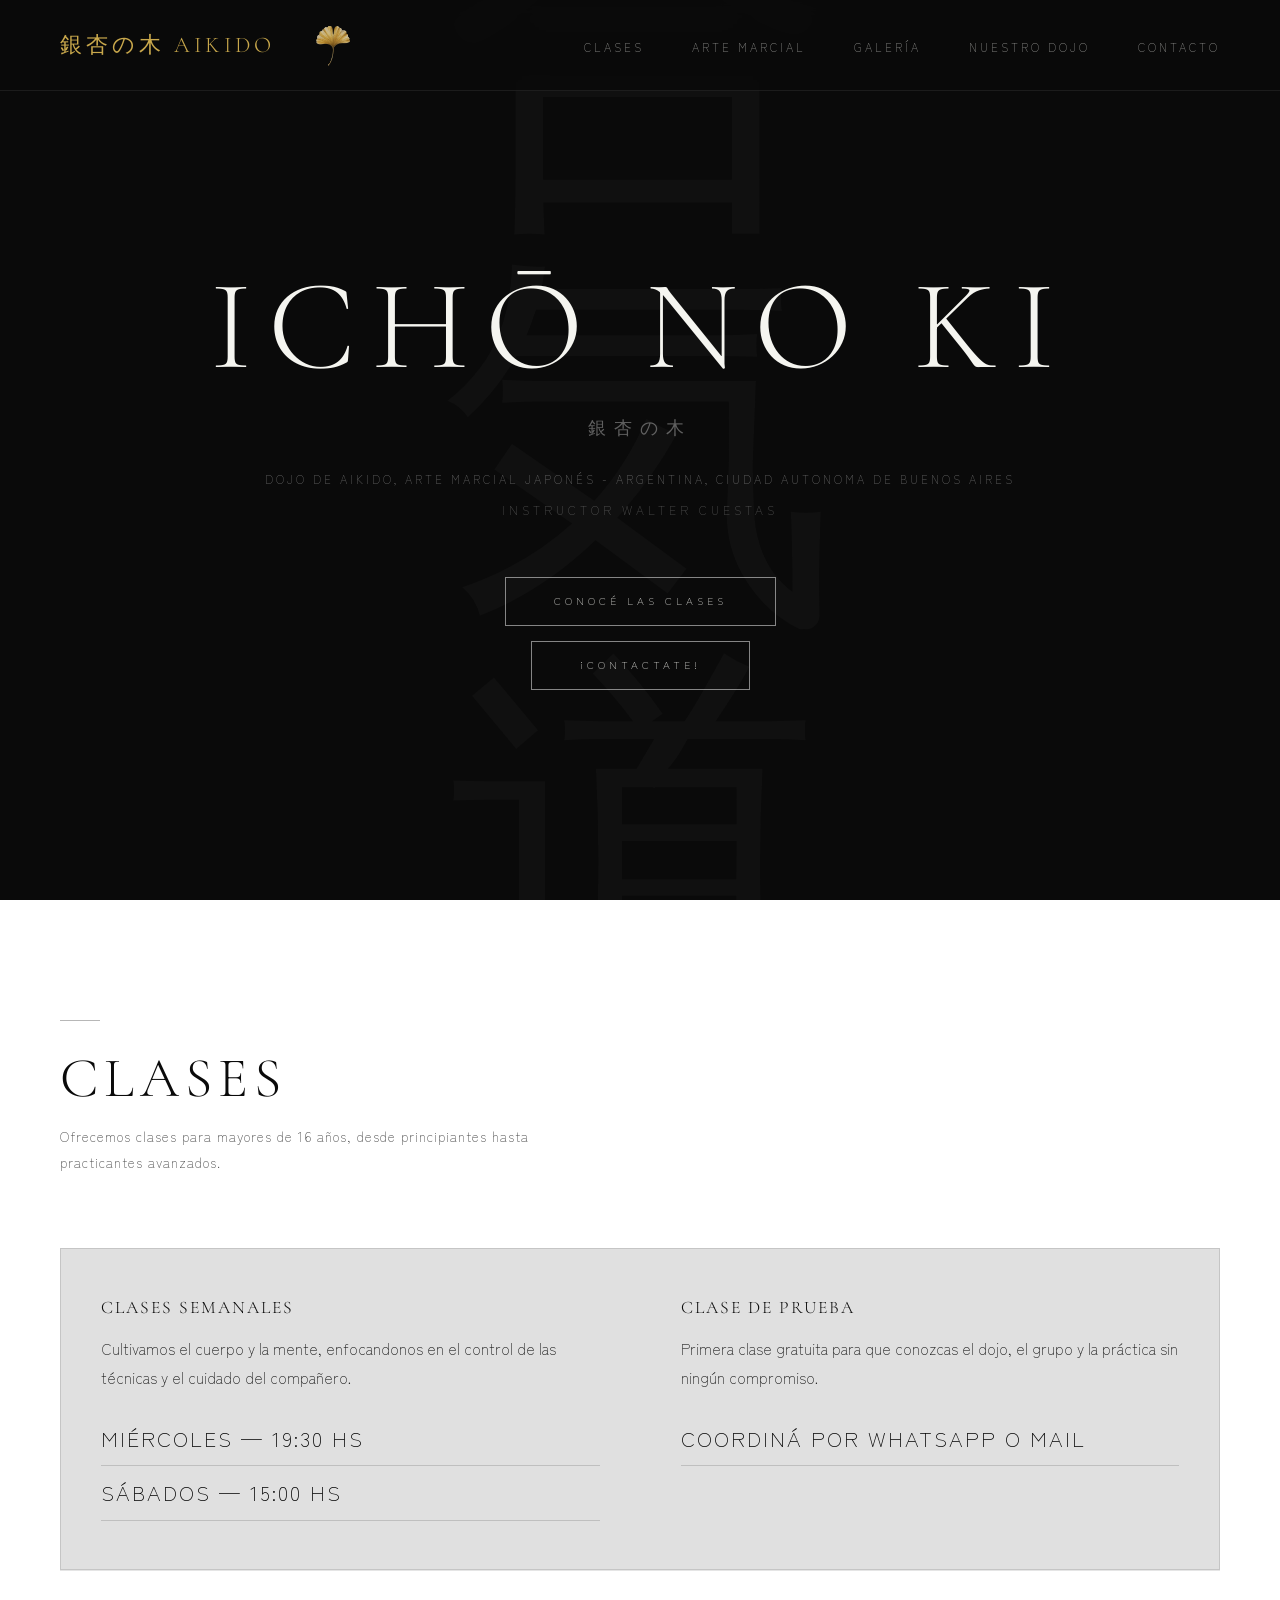
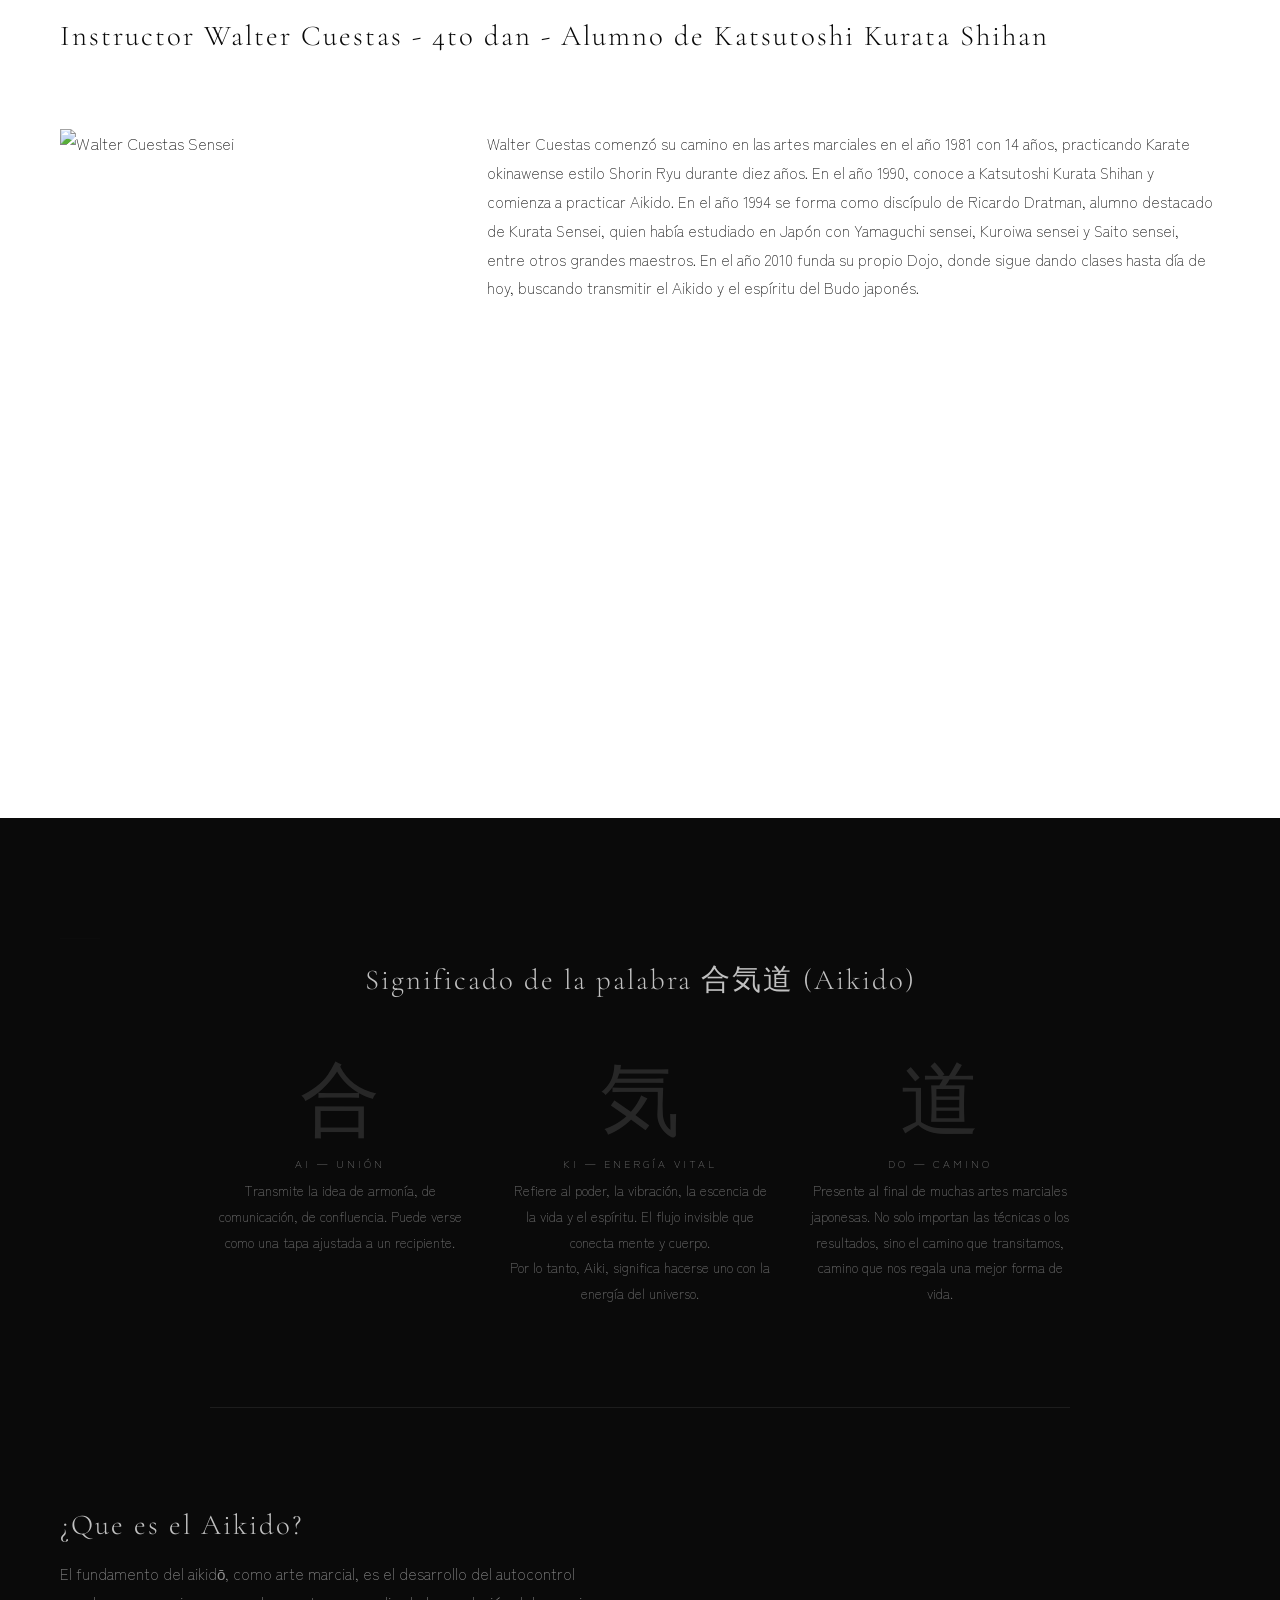
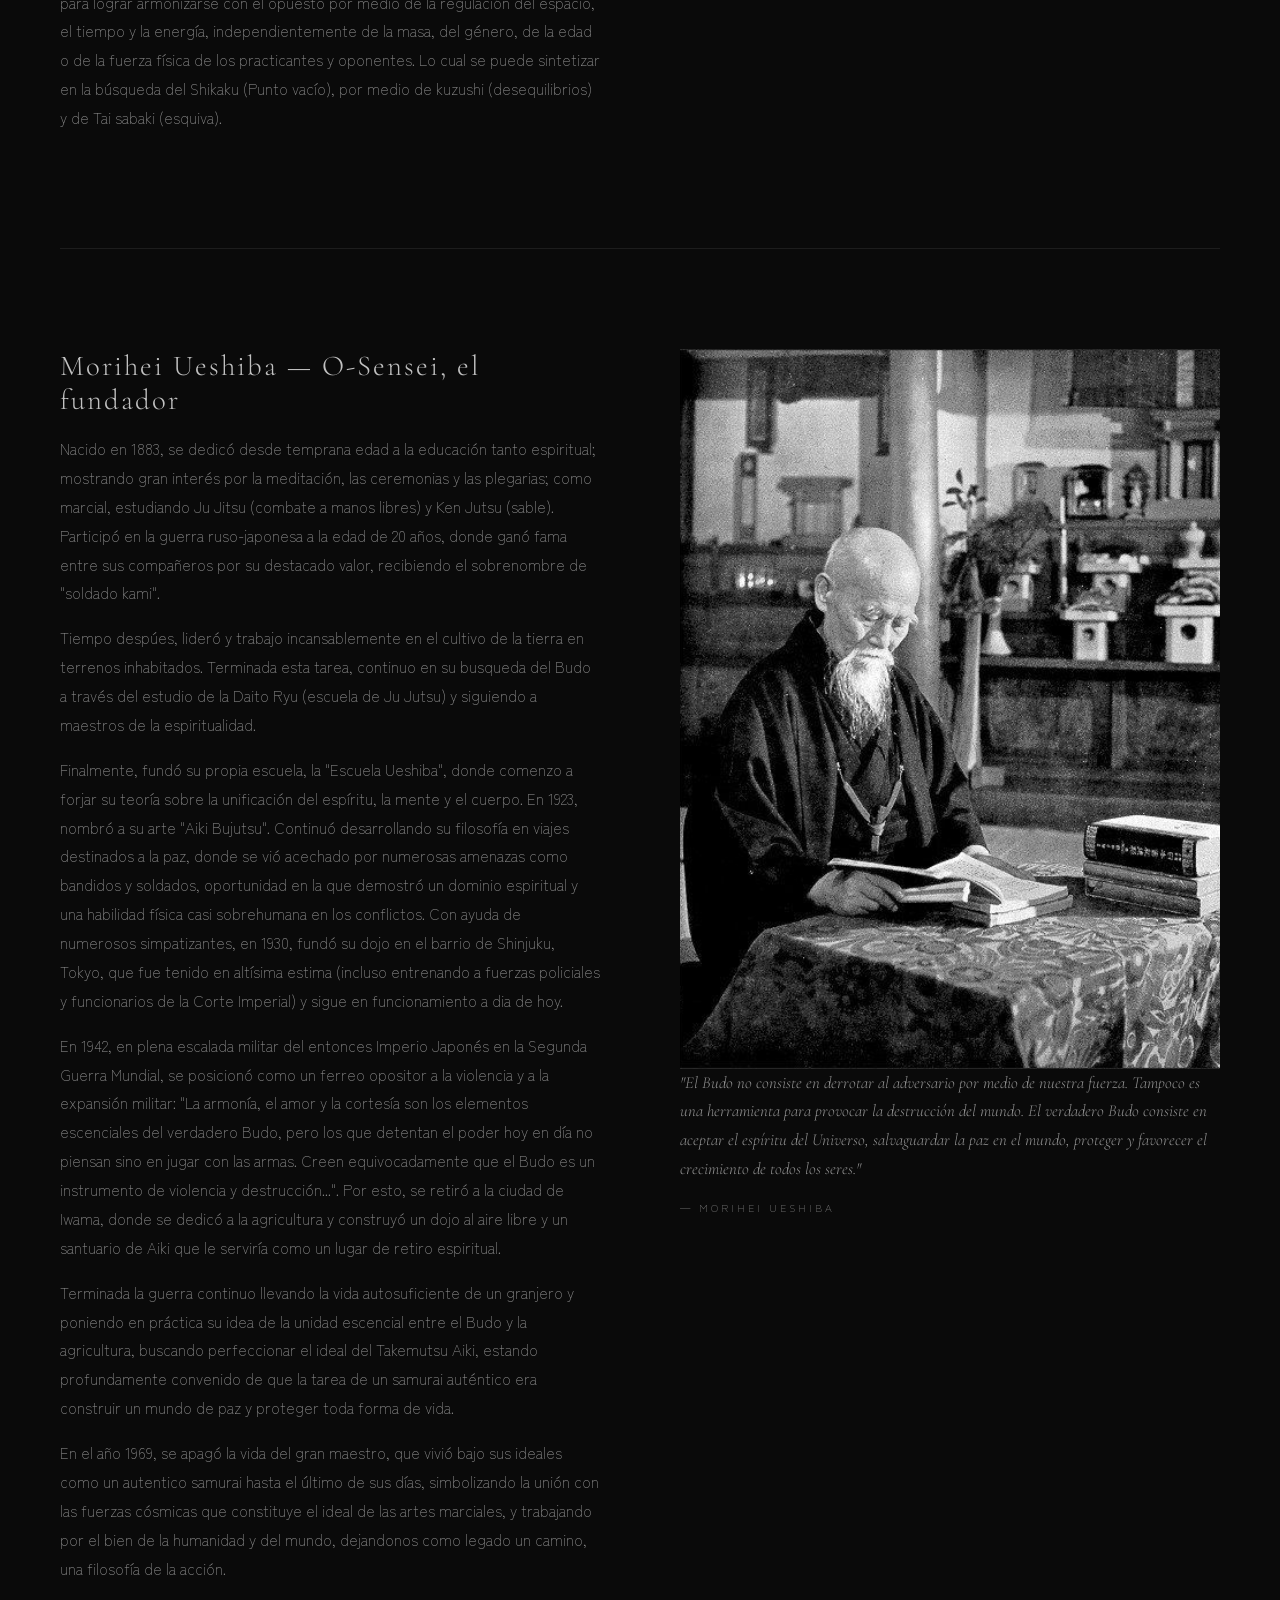
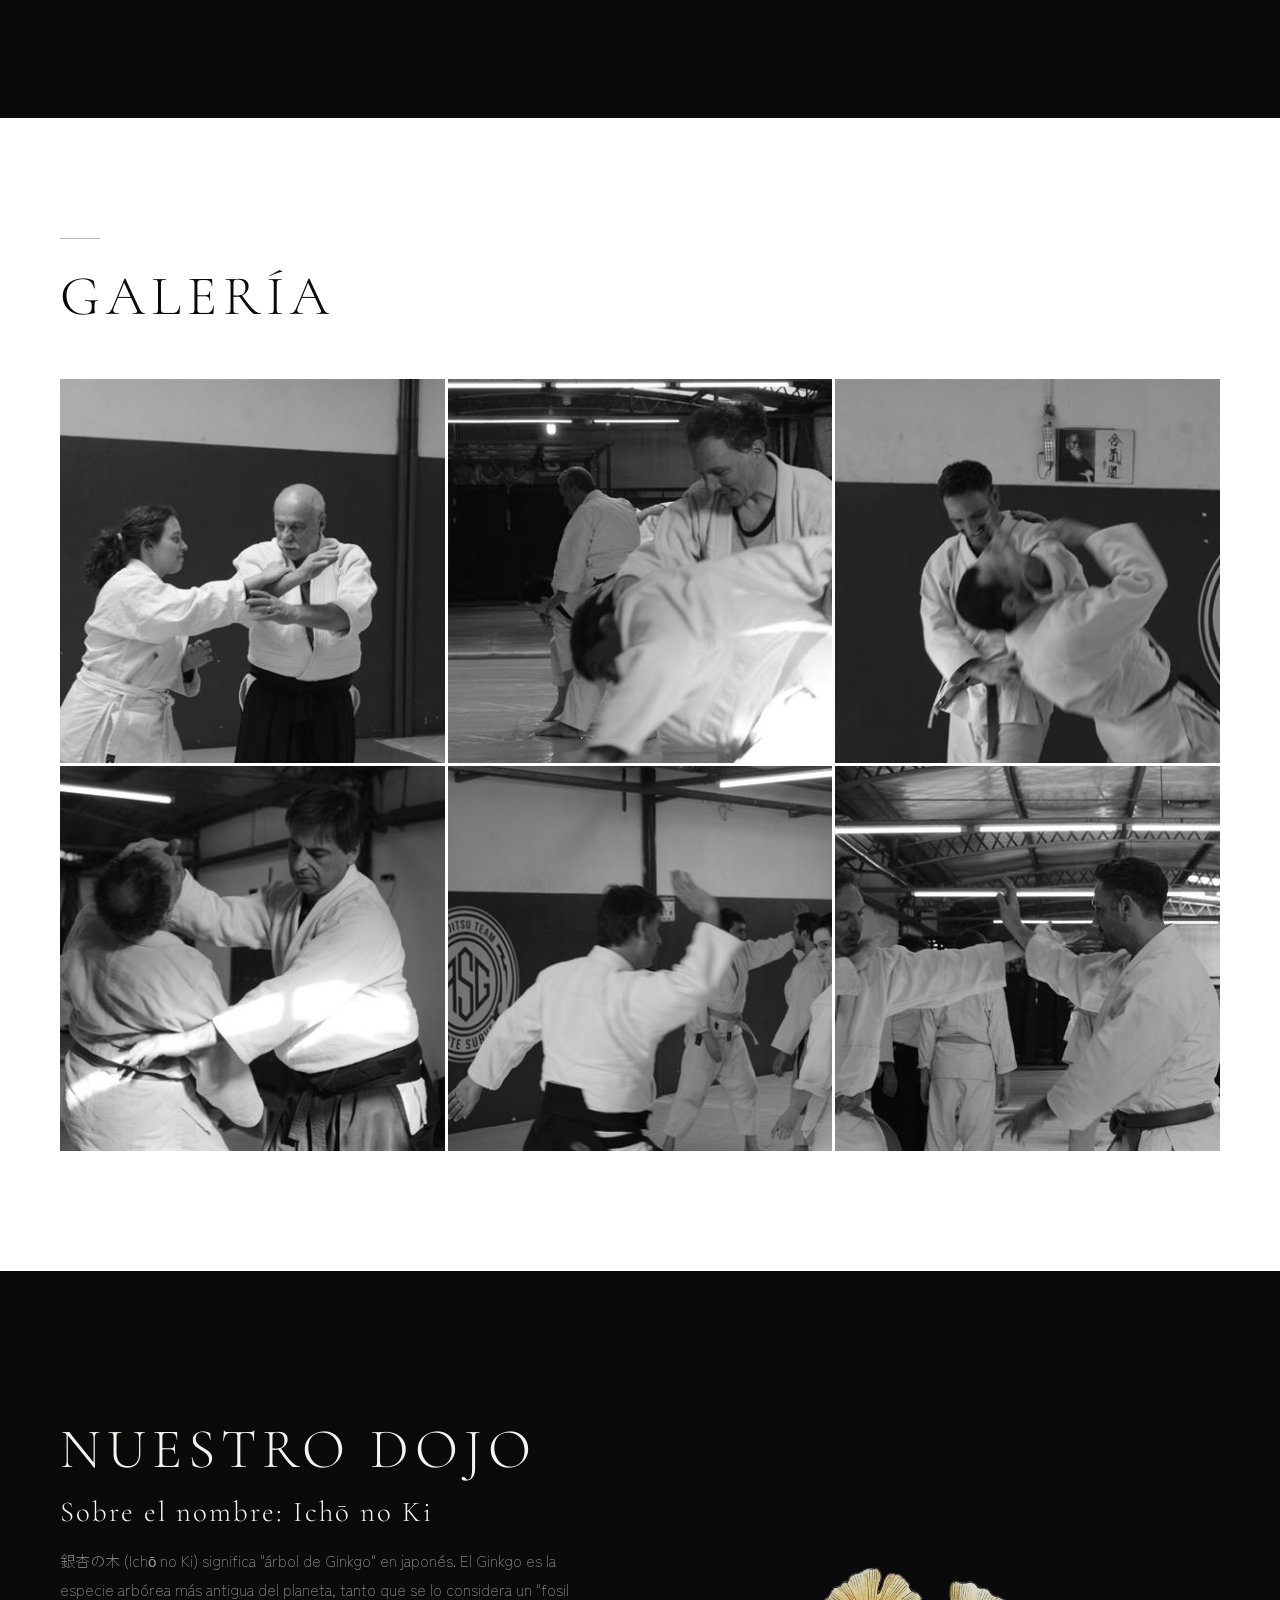
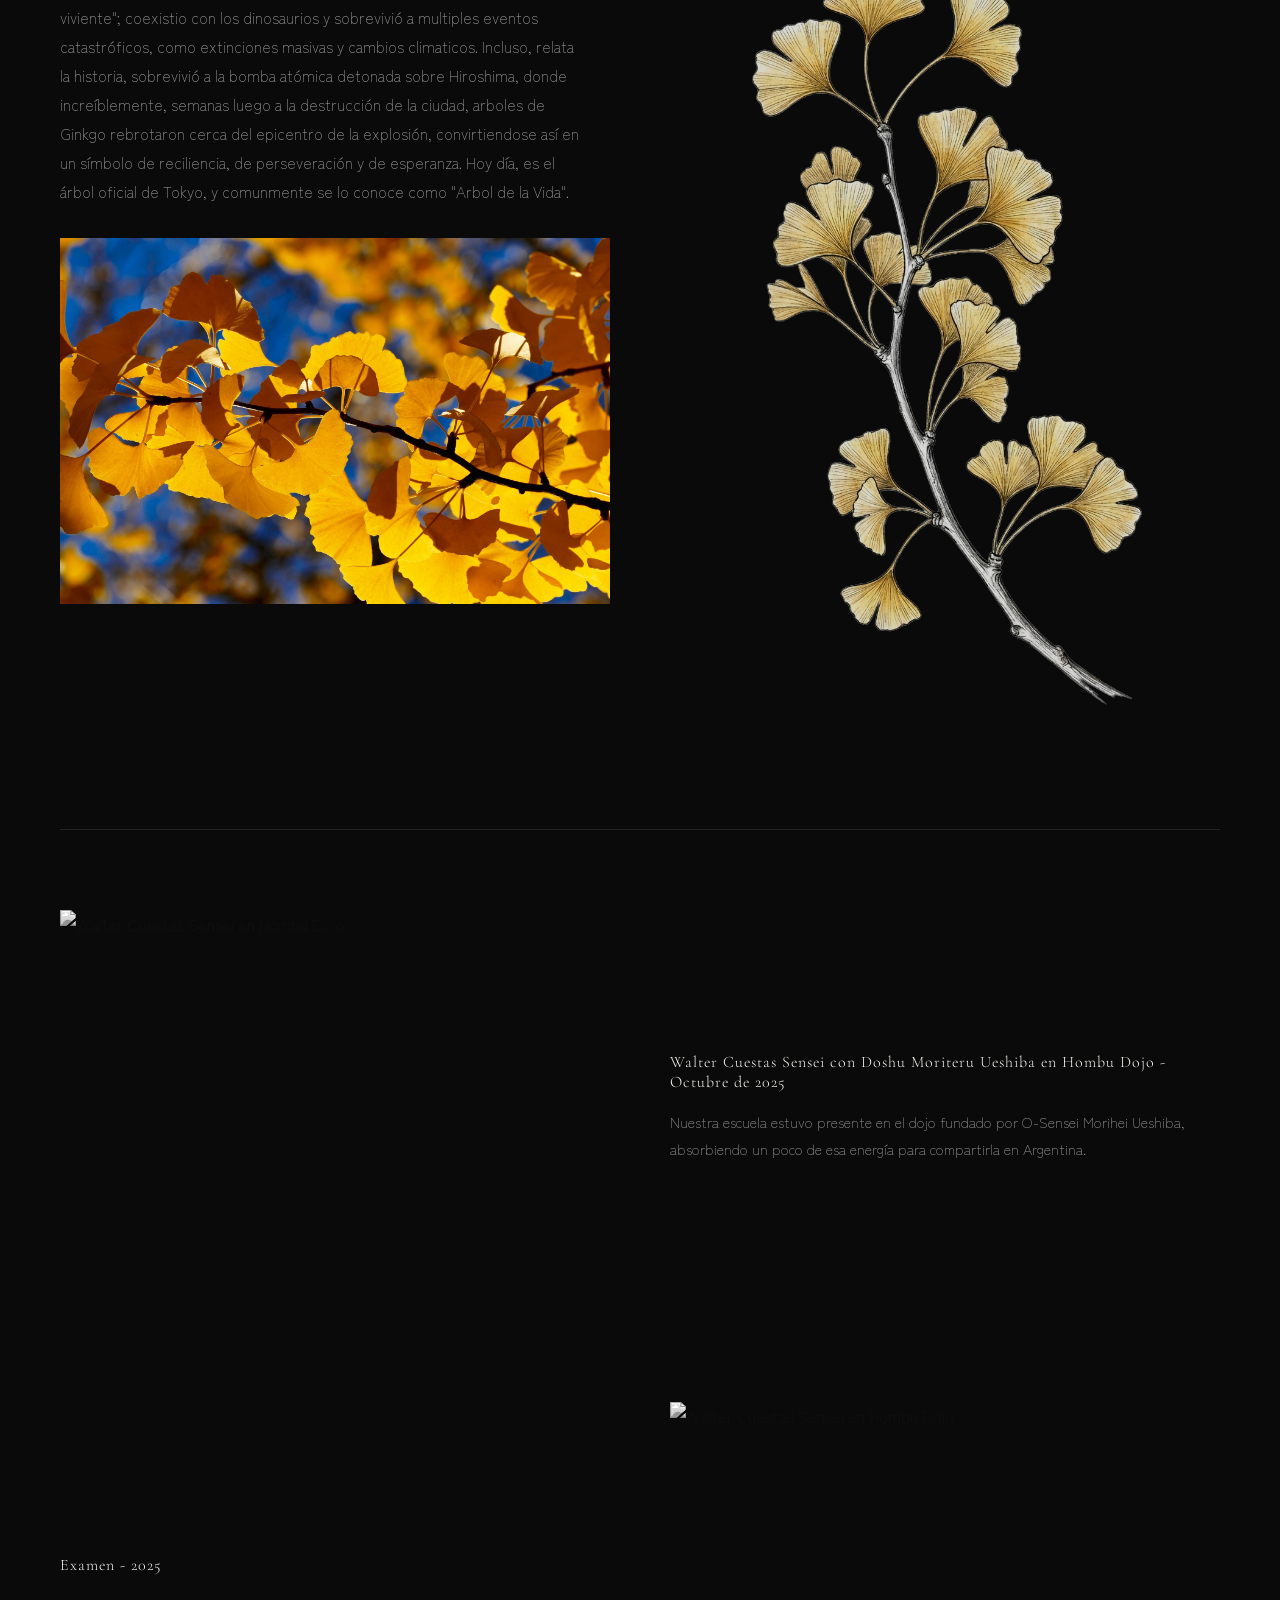
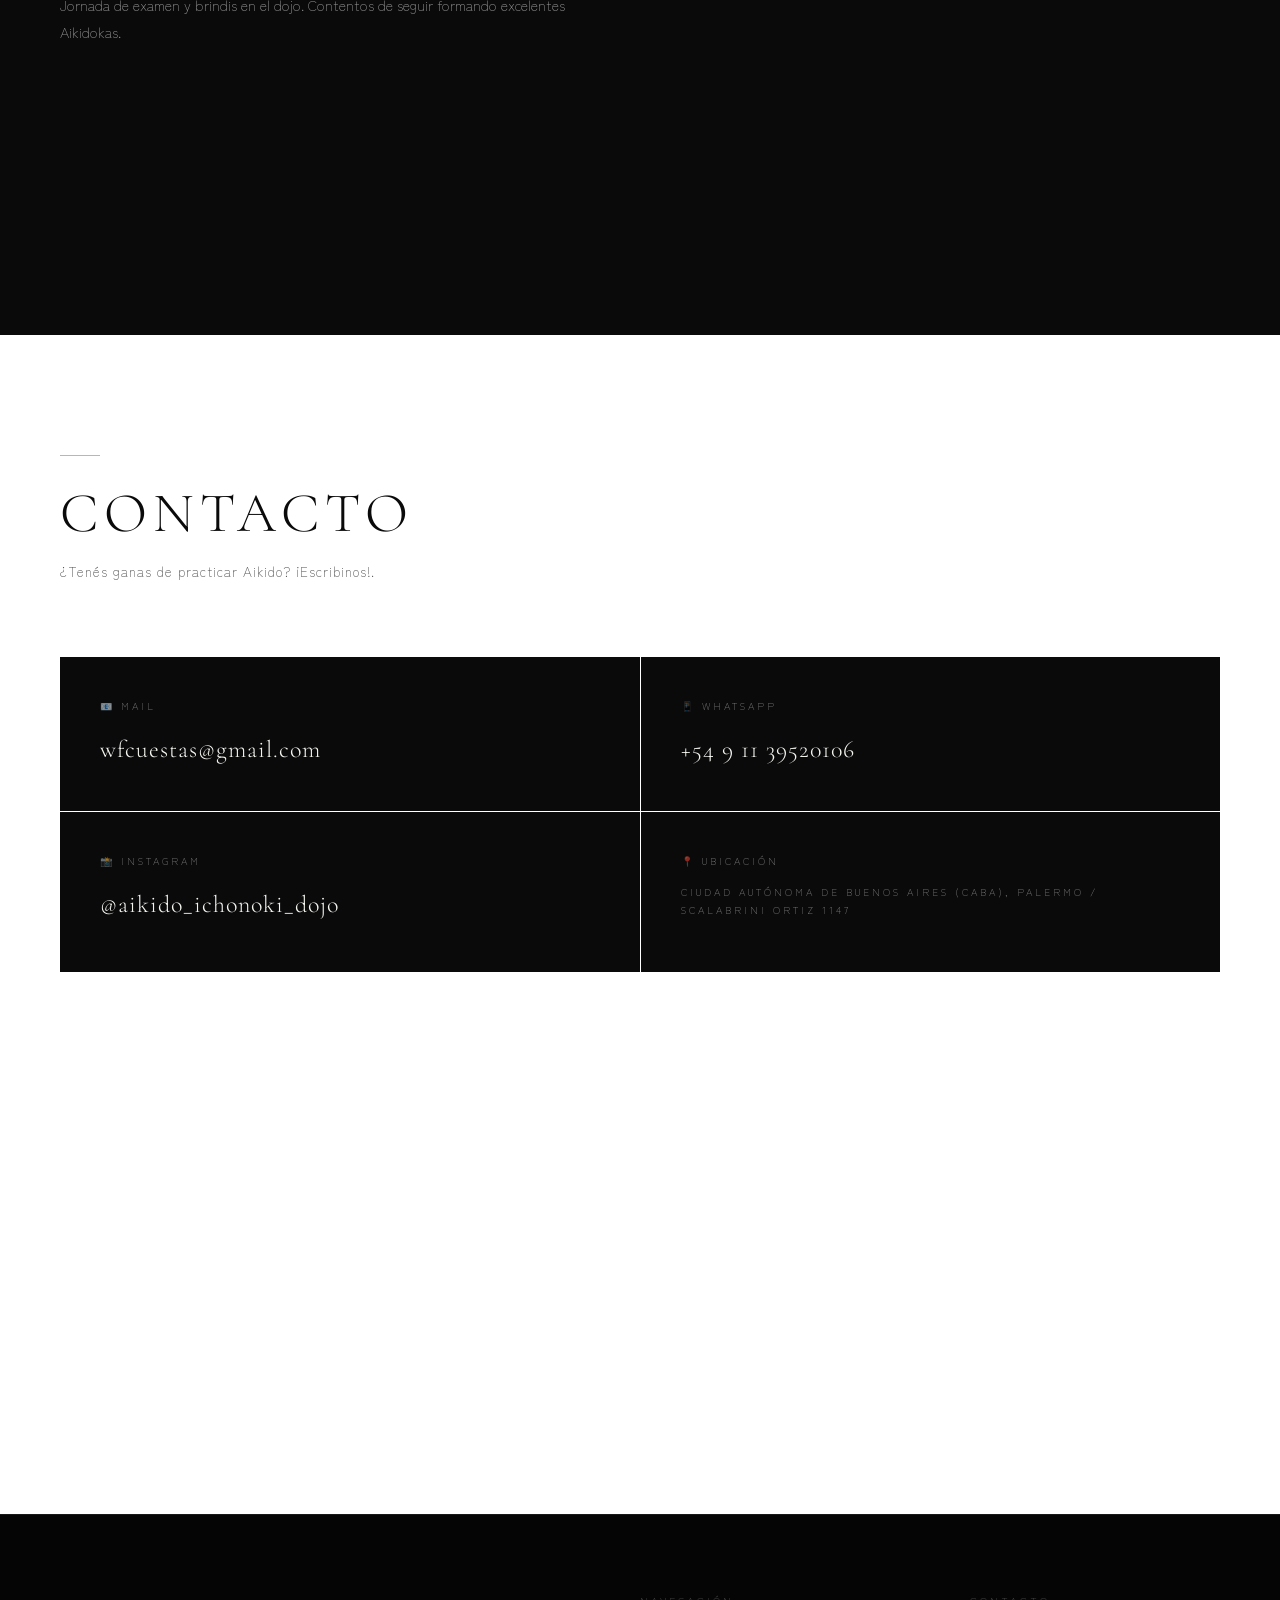
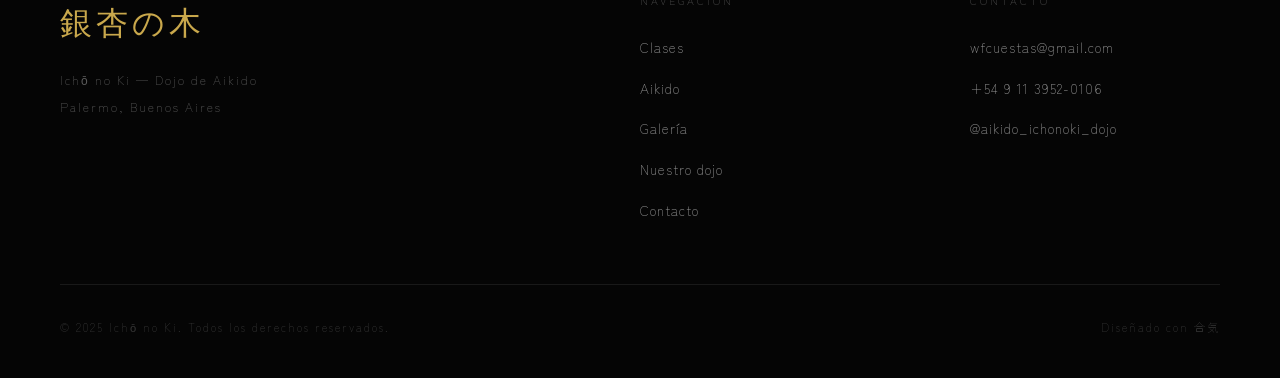
==== commit 559d7dca: "Volver al diseño original, conservando la galería automática Se restauran index.html, styles.css y s" ====
--- a/index.html
+++ b/index.html
@@ -3,110 +3,65 @@
 <head>
     <meta charset="UTF-8">
     <meta name="viewport" content="width=device-width, initial-scale=1.0">
-    <title>Ichō no Ki — Dojo de Aikido en Palermo, Buenos Aires</title>
-    <meta name="description" content="Dojo de Aikido en Palermo, CABA. Clases para adultos desde principiantes hasta avanzados, con el instructor Walter Cuestas (4to dan). Primera clase gratuita.">
-
-    <!-- Open Graph — reemplazar las rutas por la URL completa del dominio al publicar -->
-    <meta property="og:type" content="website">
-    <meta property="og:title" content="Ichō no Ki — Dojo de Aikido en Palermo, Buenos Aires">
-    <meta property="og:description" content="Clases de Aikido para adultos en Palermo, CABA. Primera clase gratuita. Instructor Walter Cuestas, 4to dan.">
-    <meta property="og:image" content="img/hero.jpg">
-    <meta property="og:locale" content="es_AR">
-
+    <title>Icho no Ki — Dojo de Aikido</title>
+    <link rel="stylesheet" href="styles.css">
     <link rel="icon" type="image/x-icon" href="favicon.ico">
     <link rel="icon" type="image/png" sizes="32x32" href="favicon-32x32.png">
     <link rel="icon" type="image/png" sizes="16x16" href="favicon-16x16.png">
     <link rel="apple-touch-icon" sizes="180x180" href="apple-touch-icon.png">
-
-    <link rel="preconnect" href="https://fonts.googleapis.com">
-    <link rel="preconnect" href="https://fonts.gstatic.com" crossorigin>
-    <link href="https://fonts.googleapis.com/css2?family=Cormorant+Garamond:ital,wght@0,300;0,400;0,600;1,300;1,400&family=Zen+Kaku+Gothic+New:wght@300;400;700&display=swap" rel="stylesheet">
-
-    <link rel="preload" as="image" href="img/hero.jpg">
-    <link rel="stylesheet" href="styles.css">
-
-    <script type="application/ld+json">
-    {
-        "@context": "https://schema.org",
-        "@type": "SportsActivityLocation",
-        "name": "Ichō no Ki — Dojo de Aikido",
-        "description": "Dojo de Aikido en Palermo, Buenos Aires. Clases para adultos con el instructor Walter Cuestas, 4to dan.",
-        "address": {
-            "@type": "PostalAddress",
-            "streetAddress": "Scalabrini Ortiz 1147",
-            "addressLocality": "Ciudad Autónoma de Buenos Aires",
-            "addressCountry": "AR"
-        },
-        "telephone": "+5491139520106",
-        "email": "wfcuestas@gmail.com",
-        "sameAs": ["https://instagram.com/aikido_ichonoki_dojo"],
-        "openingHoursSpecification": [
-            { "@type": "OpeningHoursSpecification", "dayOfWeek": "Wednesday", "opens": "19:30", "closes": "21:00" },
-            { "@type": "OpeningHoursSpecification", "dayOfWeek": "Saturday", "opens": "15:00", "closes": "16:30" }
-        ]
-    }
-    </script>
 </head>
 <body>
 
     <!-- NAVEGACIÓN -->
-    <div class="barra-progreso" id="barra-progreso" aria-hidden="true"></div>
-
-    <nav id="nav">
-        <div class="logo">
-            <span>銀杏の木 AIKIDO</span>
-            <img src="img/hoja-ginkgo.png" alt="" class="logo-hoja" width="200" height="200">
-        </div>
-
-        <button class="hamburguesa" id="hamburguesa" aria-label="Abrir menú" aria-expanded="false" aria-controls="nav-menu">
-            <span></span>
-            <span></span>
-            <span></span>
-        </button>
-
-        <ul id="nav-menu">
-            <li><a href="#clases">Clases</a></li>
-            <li><a href="#arte_marcial">Arte marcial</a></li>
-            <li><a href="#galeria">Galería</a></li>
-            <li><a href="#dojo">Nuestro dojo</a></li>
-            <li><a href="#contacto">Contacto</a></li>
-        </ul>
-    </nav>
+<nav>
+    <div class="logo">
+        <span>銀杏の木 AIKIDO</span>
+        <img src="Fotos/HojaGinkgo.png" alt="" class="logo-hoja">
+    </div>
+
+    <button class="hamburguesa" id="hamburguesa">
+        <span></span>
+        <span></span>
+        <span></span>
+    </button>
+
+    <ul id="nav-menu">
+        <li><a href="#clases">Clases</a></li>
+        <li><a href="#arte_marcial">Arte marcial</a></li>
+        <li><a href="#galeria">Galería</a></li>
+        <li><a href="#dojo">Nuestro dojo</a></li>
+        <li><a href="#contacto">Contacto</a></li>
+    </ul>
+</nav>
 
     <!-- HERO -->
     <section id="hero">
-        <div class="hero-fondo" aria-hidden="true"></div>
-        <div class="hero-velo" aria-hidden="true"></div>
-        <span class="hero-kanji-fondo" aria-hidden="true">合気道</span>
-
-        <div class="hero-contenido">
-            <p class="kanji">銀杏の木</p>
-            <h1>Ichō no Ki</h1>
-            <p class="subtitulo">Dojo de Aikido — Arte marcial japonés</p>
-            <p class="descripcion">Palermo · Ciudad Autónoma de Buenos Aires · Instructor Walter Cuestas</p>
-            <div class="hero-botones">
-                <a href="#clases" class="boton boton-lleno">Conocé las clases</a>
-                <a href="#contacto" class="boton">Contactate</a>
-            </div>
-        </div>
-
-        <a href="#clases" class="indicador-scroll" aria-label="Bajar a la sección de clases">
-            <span class="indicador-linea"></span>
-        </a>
+        <span class="hero-kanji-fondo">合気道</span>
+        <h1>Ichō no Ki</h1>
+        <p class="kanji">銀杏の木</p>
+        <p class="subtitulo">Dojo de Aikido, Arte marcial japonés - Argentina, Ciudad Autonoma de Buenos Aires</p>
+        <p class="descripcion">Instructor Walter Cuestas</p>
+        <div class="hero-botones">
+            <a href="#clases" class="boton">Conocé las clases</a>
+            <a href="#contacto" class="boton">¡Contactate!</a>
+        </div>
     </section>
 
     <!-- CLASES -->
+
+
+
     <section id="clases" class="seccion-blanca">
         <div class="contenido-seccion">
             <div class="linea-titulo"></div>
             <h2>Clases</h2>
-
+         
             <p class="intro-seccion">Ofrecemos clases para mayores de 16 años, desde principiantes hasta practicantes avanzados.</p>
-
-            <div class="grilla-clases">
+                        <div class="grilla-clases">
+
                 <div class="tarjeta-clase">
                     <h3>Clases semanales</h3>
-                    <p>Cultivamos el cuerpo y la mente, enfocándonos en el control de las técnicas y el cuidado del compañero.</p>
+                    <p>Cultivamos el cuerpo y la mente, enfocandonos en el control de las técnicas y el cuidado del compañero.</p>
                     <ul>
                         <li>Miércoles — 19:30 hs</li>
                         <li>Sábados — 15:00 hs</li>
@@ -120,27 +75,31 @@
                         <li>Coordiná por WhatsApp o mail</li>
                     </ul>
                 </div>
-            </div>
-
+
+            </div>
+            
             <div class="sensei">
-                <h3>Instructor Walter Cuestas — 4to dan · Alumno de Katsutoshi Kurata Shihan</h3>
-                <img src="img/walter-sensei.jpg" alt="Walter Cuestas Sensei" width="1000" height="1500" loading="lazy">
-                <p>Walter Cuestas comenzó su camino en las artes marciales en el año 1981, con 14 años, practicando Karate okinawense estilo Shorin Ryu durante diez años. En el año 1990 conoce a Katsutoshi Kurata Shihan y comienza a practicar Aikido. En el año 1994 se forma como discípulo de Ricardo Dratman, alumno destacado de Kurata Sensei, quien había estudiado en Japón con Yamaguchi Sensei, Kuroiwa Sensei y Saito Sensei, entre otros grandes maestros. En el año 2010 funda su propio dojo, donde sigue dando clases hasta el día de hoy, buscando transmitir el Aikido y el espíritu del Budo japonés.</p>
-            </div>
-        </div>
-    </section>
-
-    <!-- ARTE MARCIAL -->
+                <h3>Instructor Walter Cuestas - 4to dan - Alumno de Katsutoshi Kurata Shihan</h3>
+                <img src="Fotos/WalterSensei.jpg" alt="Walter Cuestas Sensei">
+                <p>Walter Cuestas comenzó su camino en las artes marciales en el año 1981 con 14 años, practicando Karate okinawense estilo Shorin Ryu durante diez años. En el año 1990, conoce a Katsutoshi Kurata Shihan y comienza a practicar Aikido. En el año 1994 se forma como discípulo de Ricardo Dratman, alumno destacado de Kurata Sensei, quien había estudiado en Japón con Yamaguchi sensei, Kuroiwa sensei y Saito sensei, entre otros grandes maestros. En el año 2010 funda su propio Dojo, donde sigue dando clases hasta día de hoy, buscando transmitir el Aikido y el espíritu del Budo japonés.</p>
+            </div>
+
+
+        </div>
+    </section>
+
+
+
     <section id="arte_marcial" class="seccion-negra">
         <div class="contenido-seccion">
             <div class="linea-titulo"></div>
-            <h2>El arte marcial</h2>
 
             <div class="bloque-filosofia solo-texto">
                 <div class="bloque-texto">
                     <h3>Significado de la palabra 合気道 (Aikido)</h3>
 
                     <div class="kanji-grid">
+
                         <div class="kanji-item">
                             <span class="kanji">合</span>
                             <div class="kanji-explicacion">
@@ -153,8 +112,8 @@
                             <span class="kanji">気</span>
                             <div class="kanji-explicacion">
                                 <h4>Ki — Energía vital</h4>
-                                <p>Refiere al poder, la vibración, la esencia de la vida y el espíritu. El flujo invisible que conecta mente y cuerpo.</p>
-                                <p>Por lo tanto, Aiki significa hacerse uno con la energía del universo.</p>
+                                <p>Refiere al poder, la vibración, la escencia de la vida y el espíritu. El flujo invisible que conecta mente y cuerpo.</p>
+                                <p>Por lo tanto, Aiki, significa hacerse uno con la energía del universo.</p>
                             </div>
                         </div>
 
@@ -165,93 +124,58 @@
                                 <p>Presente al final de muchas artes marciales japonesas. No solo importan las técnicas o los resultados, sino el camino que transitamos, camino que nos regala una mejor forma de vida.</p>
                             </div>
                         </div>
-                    </div>
-                </div>
-            </div>
-
-            <div class="bloque-filosofia solo-texto">
+
+                    </div>
+
+                </div>
+            </div>
+
+
+            <div class="bloque-filosofia">
                 <div class="bloque-texto">
-                    <h3>¿Qué es el Aikido?</h3>
-                    <p>El fundamento del aikidō, como arte marcial, es el desarrollo del autocontrol para lograr armonizarse con el opuesto por medio de la regulación del espacio, el tiempo y la energía, independientemente de la masa, del género, de la edad o de la fuerza física de los practicantes y oponentes. Lo cual se puede sintetizar en la búsqueda del Shikaku (punto vacío), por medio de kuzushi (desequilibrios) y de tai sabaki (esquiva).</p>
-                </div>
-            </div>
-
-            <!-- O-SENSEI: retrato + cita + línea de tiempo -->
-            <div class="bloque-osensei">
-                <h3>Morihei Ueshiba — O-Sensei, el fundador</h3>
-
-                <div class="osensei-destacado">
-                    <div class="osensei-retrato">
-                        <img src="img/ueshiba.jpg" alt="Morihei Ueshiba, fundador del Aikido" width="800" height="1067" loading="lazy">
-                    </div>
+                    <h3> ¿Que es el Aikido? </h3>
+                    <p>El fundamento del aikidō, como arte marcial, es el desarrollo del autocontrol para lograr armonizarse con el opuesto por medio de la regulación del espacio, el tiempo y la energía, independientemente de la masa, del género, de la edad o de la fuerza física de los practicantes y oponentes. Lo cual se puede sintetizar en la búsqueda del Shikaku (Punto vacío), por medio de kuzushi (desequilibrios) y de Tai sabaki (esquiva).</p>
+                </div>
+            </div>
+
+            <div class="bloque-filosofia">
+                <div class="bloque-texto">
+                    <h3>Morihei Ueshiba — O-Sensei, el fundador</h3>
+                    <p> Nacido en 1883, se dedicó desde temprana edad a la educación tanto espiritual; mostrando gran interés por la meditación, las ceremonias y las plegarias; como marcial, estudiando Ju Jitsu (combate a manos libres) y Ken Jutsu (sable). Participó en la guerra ruso-japonesa a la edad de 20 años, donde ganó fama entre sus compañeros por su destacado valor, recibiendo el sobrenombre de "soldado kami".</p>
+                    <p> Tiempo despúes, lideró y trabajo incansablemente en el cultivo de la tierra en terrenos inhabitados. Terminada esta tarea, continuo en su busqueda del Budo a través del estudio de la Daito Ryu (escuela de Ju Jutsu) y siguiendo a maestros de la espiritualidad.</p>
+                    <p> Finalmente, fundó su propia escuela, la "Escuela Ueshiba", donde comenzo a forjar su teoría sobre la unificación del espíritu, la mente y el cuerpo. En 1923, nombró a su arte "Aiki Bujutsu". Continuó desarrollando su filosofía en viajes destinados a la paz, donde se vió acechado por numerosas amenazas como bandidos y soldados, oportunidad en la que demostró un dominio espiritual y una habilidad física casi sobrehumana en los conflictos. Con ayuda de numerosos simpatizantes, en 1930, fundó su dojo en el barrio de Shinjuku, Tokyo, que fue tenido en altísima estima (incluso entrenando a fuerzas policiales y funcionarios de la Corte Imperial) y sigue en funcionamiento a dia de hoy. </p>
+                    <p> En 1942, en plena escalada militar del entonces Imperio Japonés en la Segunda Guerra Mundial, se posicionó como un ferreo opositor a la violencia y a la expansión militar: "La armonía, el amor y la cortesía son los elementos escenciales del verdadero Budo, pero los que detentan el poder hoy en día no piensan sino en jugar con las armas. Creen equivocadamente que el Budo es un instrumento de violencia y destrucción...". Por esto, se retiró a la ciudad de Iwama, donde se dedicó a la agricultura y construyó un dojo al aire libre y un santuario de Aiki que le serviría como un lugar de retiro espiritual.</p>
+                    <p> Terminada la guerra continuo llevando la vida autosuficiente de un granjero y poniendo en práctica su idea de la unidad escencial entre el Budo y la agricultura, buscando perfeccionar el ideal del Takemutsu Aiki, estando profundamente convenido de que la tarea de un samurai auténtico era construir un mundo de paz y proteger toda forma de vida.</p>
+                    <p> En el año 1969, se apagó la vida del gran maestro, que vivió bajo sus ideales como un autentico samurai hasta el último de sus días, simbolizando la unión con las fuerzas cósmicas que constituye el ideal de las artes marciales, y trabajando por el bien de la humanidad y del mundo, dejandonos como legado un camino, una filosofía de la acción.</p>
+
+                </div>
+                <div class="bloque-imagen">
+                    <img src="Fotos/Ueshiba.jpg" alt=" Morihei Ueshiba">
                     <blockquote>
-                        <p>"El Budo no consiste en derrotar al adversario por medio de nuestra fuerza. Tampoco es una herramienta para provocar la destrucción del mundo. El verdadero Budo consiste en aceptar el espíritu del Universo, salvaguardar la paz en el mundo, proteger y favorecer el crecimiento de todos los seres."</p>
-                        <cite>— Morihei Ueshiba</cite>
+                    <p>"El Budo no consiste en derrotar al adversario por medio de nuestra fuerza. Tampoco es una herramienta para provocar la destrucción del mundo. El verdadero Budo consiste en aceptar el espíritu del Universo, salvaguardar la paz en el mundo, proteger y favorecer el crecimiento de todos los seres."</p>
+                    <cite>— Morihei Ueshiba</cite>
                     </blockquote>
                 </div>
-
-                <div class="timeline">
-                    <div class="timeline-item">
-                        <span class="timeline-anio">1883</span>
-                        <div class="timeline-contenido">
-                            <h4>Nacimiento y formación</h4>
-                            <p>Nace en Tanabe, Japón. Desde temprana edad se dedica a la educación espiritual —con gran interés por la meditación, las ceremonias y las plegarias— y a la marcial, estudiando Ju Jitsu (combate a manos libres) y Ken Jutsu (sable). A los 20 años participa en la guerra ruso-japonesa, donde gana fama entre sus compañeros por su destacado valor, recibiendo el sobrenombre de "soldado kami".</p>
-                        </div>
-                    </div>
-
-                    <div class="timeline-item">
-                        <span class="timeline-anio">1923</span>
-                        <div class="timeline-contenido">
-                            <h4>Nace el Aiki Bujutsu</h4>
-                            <p>Tras liderar el cultivo de tierras inhabitadas y continuar su búsqueda del Budo a través del estudio de la Daito Ryu (escuela de Ju Jutsu) y de maestros de la espiritualidad, funda su propia escuela, la "Escuela Ueshiba", donde comienza a forjar su teoría sobre la unificación del espíritu, la mente y el cuerpo. En 1923 nombra a su arte "Aiki Bujutsu".</p>
-                        </div>
-                    </div>
-
-                    <div class="timeline-item">
-                        <span class="timeline-anio">1930</span>
-                        <div class="timeline-contenido">
-                            <h4>El dojo de Tokyo</h4>
-                            <p>Con ayuda de numerosos simpatizantes funda su dojo en el barrio de Shinjuku, Tokyo, tenido en altísima estima —llegó a entrenar a fuerzas policiales y funcionarios de la Corte Imperial— y que sigue en funcionamiento hasta el día de hoy. En sus viajes destinados a la paz, acechado por bandidos y soldados, demuestra un dominio espiritual y una habilidad física casi sobrehumanos.</p>
-                        </div>
-                    </div>
-
-                    <div class="timeline-item">
-                        <span class="timeline-anio">1942</span>
-                        <div class="timeline-contenido">
-                            <h4>El retiro a Iwama</h4>
-                            <p>En plena escalada militar del Imperio Japonés en la Segunda Guerra Mundial, se posiciona como un férreo opositor a la violencia: "La armonía, el amor y la cortesía son los elementos esenciales del verdadero Budo, pero los que detentan el poder hoy en día no piensan sino en jugar con las armas". Se retira a la ciudad de Iwama, donde se dedica a la agricultura y construye un dojo al aire libre y un santuario de Aiki como lugar de retiro espiritual.</p>
-                        </div>
-                    </div>
-
-                    <div class="timeline-item">
-                        <span class="timeline-anio">1945</span>
-                        <div class="timeline-contenido">
-                            <h4>Budo y agricultura</h4>
-                            <p>Terminada la guerra continúa llevando la vida autosuficiente de un granjero, poniendo en práctica su idea de la unidad esencial entre el Budo y la agricultura y buscando perfeccionar el ideal del Takemusu Aiki, profundamente convencido de que la tarea de un samurái auténtico era construir un mundo de paz y proteger toda forma de vida.</p>
-                        </div>
-                    </div>
-
-                    <div class="timeline-item">
-                        <span class="timeline-anio">1969</span>
-                        <div class="timeline-contenido">
-                            <h4>El legado</h4>
-                            <p>Se apaga la vida del gran maestro, que vivió bajo sus ideales como un auténtico samurái hasta el último de sus días, simbolizando la unión con las fuerzas cósmicas que constituye el ideal de las artes marciales y trabajando por el bien de la humanidad, dejándonos como legado un camino: una filosofía de la acción.</p>
-                        </div>
-                    </div>
-                </div>
-            </div>
-        </div>
-    </section>
-
-    <!-- GALERÍA -->
+            </div>
+
+            <!-- SUBSECCIÓN 2 — con foto a la izquierda -->
+
+        </div>
+     </section>
+
+
+
     <section id="galeria" class="seccion-blanca">
         <div class="contenido-seccion">
             <div class="linea-titulo"></div>
             <h2>Galería</h2>
-            <p class="intro-seccion">Momentos de práctica en el dojo.</p>
-            <div class="grilla-galeria" id="grilla-galeria"></div>
-        </div>
-    </section>
+                <!-- Las fotos se cargan solas desde galeria.js:
+                     tirá fotos en Fotos\Galeria y corré "Actualizar Galeria.bat" -->
+                <div class="grilla-galeria" id="grilla-galeria"></div>
+        </div>
+    </section>
+
+
 
     <!-- DOJO -->
     <section id="dojo" class="seccion-negra">
@@ -261,83 +185,92 @@
 
             <div class="bloque-dojo">
                 <div class="bloque-dojo-contenido">
+
                     <div class="bloque-izquierda">
                         <h3>Sobre el nombre: Ichō no Ki</h3>
-                        <p>銀杏の木 (Ichō no Ki) significa "árbol de Ginkgo" en japonés. El Ginkgo es la especie arbórea más antigua del planeta, tanto que se lo considera un "fósil viviente": coexistió con los dinosaurios y sobrevivió a múltiples eventos catastróficos, como extinciones masivas y cambios climáticos.
-                        Incluso, relata la historia, sobrevivió a la bomba atómica detonada sobre Hiroshima donde, increíblemente, semanas después de la destrucción de la ciudad, árboles de Ginkgo rebrotaron cerca del epicentro de la explosión, convirtiéndose así en un símbolo de resiliencia, de perseverancia y de esperanza. Hoy en día es el árbol oficial de Tokyo, y comúnmente se lo conoce como "Árbol de la Vida".</p>
-                        <img src="img/ginkgo.jpg" alt="Árbol de Ginkgo" width="1000" height="750" loading="lazy">
+                        <p> 銀杏の木 (Ichō no Ki) significa "árbol de Ginkgo" en japonés. El Ginkgo es la especie arbórea más antigua del planeta, tanto que se lo considera un "fosil viviente"; coexistio con los dinosaurios y sobrevivió a multiples eventos catastróficos, como extinciones masivas y cambios climaticos.
+                        Incluso, relata la historia, sobrevivió a la bomba atómica detonada sobre Hiroshima, donde increíblemente, semanas luego a la destrucción de la ciudad, arboles de Ginkgo rebrotaron cerca del epicentro de la explosión, convirtiendose así en un símbolo de reciliencia, de perseveración y de esperanza. Hoy día, es el árbol oficial de Tokyo, y comunmente se lo conoce como "Arbol de la Vida".
+                        </p>
+                        <img src="Fotos/Ginkgo.jpg" alt="Árbol Ginkgo">
                     </div>
 
                     <div class="bloque-dojo-imagen">
-                        <img src="img/rama-ginkgo.png" alt="" width="900" height="1200" loading="lazy">
-                    </div>
+                        <img src="Fotos/RamaGinkgo.png" alt="Rama de árbol Ginkgo">
+                    </div>
+
                 </div>
             </div>
 
             <div class="eventos">
+
                 <div class="evento">
-                    <img src="img/walter-hombu.jpg" alt="Walter Cuestas Sensei con Doshu Moriteru Ueshiba en Hombu Dojo" width="1400" height="933" loading="lazy">
+                    <img src="Fotos/WalterHombuDojo.jpg" alt="Walter Cuestas Sensei en Hombu Dojo">
                     <div class="evento-contenido">
-                        <h3>Walter Cuestas Sensei con Doshu Moriteru Ueshiba en Hombu Dojo — Octubre de 2025</h3>
-                        <p>Nuestra escuela estuvo presente en el dojo fundado por O-Sensei Morihei Ueshiba, absorbiendo un poco de esa energía para compartirla en Argentina.</p>
+                        <h3>Walter Cuestas Sensei con Doshu Moriteru Ueshiba en Hombu Dojo - Octubre de 2025</h3>
+                        <p> Nuestra escuela estuvo presente en el dojo fundado por O-Sensei Morihei Ueshiba, absorbiendo un poco de esa energía para compartirla en Argentina. </p>
                     </div>
                 </div>
 
                 <div class="evento">
-                    <img src="img/examen-2025.jpg" alt="Jornada de examen en el dojo, 2025" width="1400" height="933" loading="lazy">
+                    <img src="Fotos/Examen2025.jpg" alt="Walter Cuestas Sensei en Hombu Dojo">
                     <div class="evento-contenido">
-                        <h3>Examen — 2025</h3>
-                        <p>Jornada de examen y brindis en el dojo. Contentos de seguir formando excelentes aikidokas.</p>
-                    </div>
-                </div>
-            </div>
-        </div>
-    </section>
-
-    <!-- CONTACTO -->
-    <section id="contacto" class="seccion-negra seccion-contacto">
+                        <h3>Examen - 2025</h3>
+                        <p> Jornada de examen y brindis en el dojo. Contentos de seguir formando excelentes Aikidokas. </p>
+                    </div>
+                </div>
+            </div>
+
+
+        </div>
+    </section>
+
+
+    <section id="contacto" class="seccion-blanca">
         <div class="contenido-seccion">
             <div class="linea-titulo"></div>
             <h2>Contacto</h2>
-            <p class="intro-seccion">¿Tenés ganas de practicar Aikido? ¡Escribinos!</p>
+             <p class="intro-seccion">¿Tenés ganas de practicar Aikido? ¡Escribinos!.</p>
 
             <div class="info-contacto">
-                <div class="dato-contacto">
-                    <p><svg viewBox="0 0 24 24" fill="none" stroke="currentColor" stroke-width="1.2" aria-hidden="true"><rect x="2" y="4" width="20" height="16" rx="2"/><path d="m2 7 10 6 10-6"/></svg> Mail</p>
-                    <a href="mailto:wfcuestas@gmail.com">wfcuestas@gmail.com</a>
-                </div>
-
-                <div class="dato-contacto">
-                    <p><svg viewBox="0 0 24 24" fill="currentColor" aria-hidden="true"><path d="M17.5 14.4c-.3-.15-1.76-.87-2.03-.97-.27-.1-.47-.15-.67.15-.2.3-.77.96-.94 1.16-.17.2-.35.22-.64.07-.3-.15-1.26-.46-2.4-1.48-.88-.79-1.48-1.76-1.65-2.06-.17-.3-.02-.46.13-.6.13-.14.3-.35.44-.52.15-.17.2-.3.3-.5.1-.2.05-.37-.02-.52-.08-.15-.68-1.63-.93-2.23-.24-.58-.49-.5-.67-.51h-.57c-.2 0-.52.07-.8.37-.27.3-1.04 1.02-1.04 2.5 0 1.47 1.07 2.9 1.22 3.1.15.2 2.11 3.22 5.1 4.51.71.31 1.27.5 1.7.63.72.23 1.37.2 1.88.12.58-.09 1.77-.72 2.02-1.42.25-.7.25-1.3.17-1.42-.07-.12-.27-.2-.57-.35M12.05 21.79h-.01a9.87 9.87 0 0 1-5.03-1.38l-.36-.21-3.74.98 1-3.65-.24-.37a9.86 9.86 0 0 1-1.51-5.26c0-5.45 4.44-9.88 9.9-9.88a9.82 9.82 0 0 1 7 2.9 9.82 9.82 0 0 1 2.89 7c0 5.45-4.44 9.88-9.9 9.88m8.42-18.3A11.82 11.82 0 0 0 12.05 0C5.5 0 .16 5.33.16 11.89c0 2.1.55 4.14 1.59 5.94L.06 24l6.32-1.66a11.9 11.9 0 0 0 5.67 1.45h.01c6.55 0 11.89-5.33 11.89-11.89 0-3.18-1.24-6.16-3.48-8.4"/></svg> WhatsApp</p>
-                    <a href="https://wa.me/5491139520106" target="_blank" rel="noopener">+54 9 11 3952-0106</a>
-                </div>
-
-                <div class="dato-contacto">
-                    <p><svg viewBox="0 0 24 24" fill="none" stroke="currentColor" stroke-width="1.2" aria-hidden="true"><rect x="2" y="2" width="20" height="20" rx="5"/><circle cx="12" cy="12" r="4.5"/><circle cx="17.5" cy="6.5" r="1" fill="currentColor" stroke="none"/></svg> Instagram</p>
-                    <a href="https://instagram.com/aikido_ichonoki_dojo" target="_blank" rel="noopener">@aikido_ichonoki_dojo</a>
-                </div>
-
-                <div class="dato-contacto">
-                    <p><svg viewBox="0 0 24 24" fill="none" stroke="currentColor" stroke-width="1.2" aria-hidden="true"><path d="M12 21s-7-5.75-7-11a7 7 0 0 1 14 0c0 5.25-7 11-7 11Z"/><circle cx="12" cy="10" r="2.5"/></svg> Ubicación</p>
-                    <p class="direccion">Scalabrini Ortiz 1147, Palermo<br>Ciudad Autónoma de Buenos Aires</p>
-                </div>
-
-                <div class="mapa">
-                    <iframe
-                        src="https://www.google.com/maps/embed?pb=!1m18!1m12!1m3!1d3284.392982828886!2d-58.43208302452512!3d-34.59422295699638!2m3!1f0!2f0!3f0!3m2!1i1024!2i768!4f13.1!3m3!1m2!1s0x95bcca7770b02af7%3A0x2449136b26b532f6!2sClinch%20House!5e0!3m2!1ses-419!2sar!4v1777910630985!5m2!1ses-419!2sar"
-                        title="Ubicación del dojo en Google Maps"
-                        loading="lazy"
-                        allowfullscreen
-                        referrerpolicy="no-referrer-when-downgrade">
-                    </iframe>
-                </div>
-            </div>
-        </div>
-    </section>
-
-    <!-- FOOTER -->
+
+            <div class="dato-contacto">
+                <p>📧 Mail</p>
+                <a href="https://mail.google.com/mail/?view=cm&to=wfcuestas@gmail.com" target="_blank">wfcuestas@gmail.com</a>
+            </div>
+
+            <div class="dato-contacto">
+                <p>📱 WhatsApp</p>
+                <a href="https://wa.me/5491139520106">+54 9 11 39520106</a>
+            </div>
+
+            <div class="dato-contacto">
+                <p>📸 Instagram</p>
+                <a href="https://instagram.com/aikido_ichonoki_dojo" target="_blank">@aikido_ichonoki_dojo</a>
+            </div>
+
+            <div class="dato-contacto">
+                <p>📍 Ubicación</p>
+                <p>Ciudad Autónoma de Buenos Aires (CABA), Palermo / Scalabrini Ortiz 1147</p>
+            </div>
+            <div class="mapa">
+                <iframe
+                    src="https://www.google.com/maps/embed?pb=!1m18!1m12!1m3!1d3284.392982828886!2d-58.43208302452512!3d-34.59422295699638!2m3!1f0!2f0!3f0!3m2!1i1024!2i768!4f13.1!3m3!1m2!1s0x95bcca7770b02af7%3A0x2449136b26b532f6!2sClinch%20House!5e0!3m2!1ses-419!2sar!4v1777910630985!5m2!1ses-419!2sar" width="600" height="450" style="border:0;" allowfullscreen="" loading="lazy" referrerpolicy="no-referrer-when-downgrade"
+                    width="100%"
+                    height="400"
+                    style="border:0;"
+                    allowfullscreen=""
+                    loading="lazy"
+                    referrerpolicy="no-referrer-when-downgrade">
+                </iframe>
+            </div>
+
+        </div>
+    </section>
+
+
     <footer>
         <div class="footer-contenido">
+
             <div class="footer-logo">
                 <span>銀杏の木</span>
                 <p>Ichō no Ki — Dojo de Aikido</p>
@@ -348,7 +281,7 @@
                 <h4>Navegación</h4>
                 <ul>
                     <li><a href="#clases">Clases</a></li>
-                    <li><a href="#arte_marcial">Arte marcial</a></li>
+                    <li><a href="#arte_marcial">Aikido</a></li>
                     <li><a href="#galeria">Galería</a></li>
                     <li><a href="#dojo">Nuestro dojo</a></li>
                     <li><a href="#contacto">Contacto</a></li>
@@ -358,9 +291,9 @@
             <div class="footer-contacto">
                 <h4>Contacto</h4>
                 <ul>
-                    <li><a href="mailto:wfcuestas@gmail.com">wfcuestas@gmail.com</a></li>
-                    <li><a href="https://wa.me/5491139520106" target="_blank" rel="noopener">+54 9 11 3952-0106</a></li>
-                    <li><a href="https://instagram.com/aikido_ichonoki_dojo" target="_blank" rel="noopener">@aikido_ichonoki_dojo</a></li>
+                    <li><a href="https://mail.google.com/mail/?view=cm&to=wfcuestas@gmail.com" target="_blank">wfcuestas@gmail.com</a></li>
+                    <li><a href="https://wa.me/5491139520106">+54 9 11 3952-0106</a></li>
+                    <li><a href="https://instagram.com/aikido_ichonoki_dojo" target="_blank">@aikido_ichonoki_dojo</a></li>
                 </ul>
             </div>
         </div>
@@ -370,24 +303,9 @@
             <p>Diseñado con 合気</p>
         </div>
     </footer>
-
-    <!-- LIGHTBOX -->
-    <div class="lightbox" id="lightbox" role="dialog" aria-modal="true" aria-label="Visor de fotos" hidden>
-        <button class="lightbox-cerrar" id="lightbox-cerrar" aria-label="Cerrar visor">×</button>
-        <button class="lightbox-flecha lightbox-anterior" id="lightbox-anterior" aria-label="Foto anterior">‹</button>
-        <img class="lightbox-imagen" id="lightbox-imagen" src="" alt="">
-        <button class="lightbox-flecha lightbox-siguiente" id="lightbox-siguiente" aria-label="Foto siguiente">›</button>
-        <p class="lightbox-contador" id="lightbox-contador"></p>
-    </div>
-
-    <!-- WHATSAPP FLOTANTE -->
-    <a href="https://wa.me/5491139520106?text=Hola!%20Quiero%20consultar%20por%20las%20clases%20de%20Aikido"
-       class="whatsapp-flotante" id="whatsapp-flotante" target="_blank" rel="noopener"
-       aria-label="Escribinos por WhatsApp">
-        <svg viewBox="0 0 24 24" fill="currentColor" aria-hidden="true"><path d="M17.5 14.4c-.3-.15-1.76-.87-2.03-.97-.27-.1-.47-.15-.67.15-.2.3-.77.96-.94 1.16-.17.2-.35.22-.64.07-.3-.15-1.26-.46-2.4-1.48-.88-.79-1.48-1.76-1.65-2.06-.17-.3-.02-.46.13-.6.13-.14.3-.35.44-.52.15-.17.2-.3.3-.5.1-.2.05-.37-.02-.52-.08-.15-.68-1.63-.93-2.23-.24-.58-.49-.5-.67-.51h-.57c-.2 0-.52.07-.8.37-.27.3-1.04 1.02-1.04 2.5 0 1.47 1.07 2.9 1.22 3.1.15.2 2.11 3.22 5.1 4.51.71.31 1.27.5 1.7.63.72.23 1.37.2 1.88.12.58-.09 1.77-.72 2.02-1.42.25-.7.25-1.3.17-1.42-.07-.12-.27-.2-.57-.35M12.05 21.79h-.01a9.87 9.87 0 0 1-5.03-1.38l-.36-.21-3.74.98 1-3.65-.24-.37a9.86 9.86 0 0 1-1.51-5.26c0-5.45 4.44-9.88 9.9-9.88a9.82 9.82 0 0 1 7 2.9 9.82 9.82 0 0 1 2.89 7c0 5.45-4.44 9.88-9.9 9.88m8.42-18.3A11.82 11.82 0 0 0 12.05 0C5.5 0 .16 5.33.16 11.89c0 2.1.55 4.14 1.59 5.94L.06 24l6.32-1.66a11.9 11.9 0 0 0 5.67 1.45h.01c6.55 0 11.89-5.33 11.89-11.89 0-3.18-1.24-6.16-3.48-8.4"/></svg>
-    </a>
+       
 
     <script src="galeria.js"></script>
     <script src="script.js"></script>
 </body>
-</html>
+</html>
--- a/styles.css
+++ b/styles.css
@@ -1,3 +1,6 @@
+
+@import url('https://fonts.googleapis.com/css2?family=Cormorant+Garamond:ital,wght@0,300;0,400;0,600;1,300;1,400&family=Zen+Kaku+Gothic+New:wght@300;400;700&display=swap');
+
 /* ============================================
    RESET Y VARIABLES
    ============================================ */
@@ -14,19 +17,19 @@
     --blanco: #f5f5f0;
     --blanco-puro: #ffffff;
     --gris-texto: #888880;
-    --dorado: #c9a84c;
-    --dorado-suave: rgba(201, 168, 76, 0.35);
     --fuente-titulo: 'Cormorant Garamond', serif;
     --fuente-cuerpo: 'Zen Kaku Gothic New', sans-serif;
     --max-ancho: 1200px;
-    --transicion-reveal: opacity 1s cubic-bezier(0.22, 1, 0.36, 1),
-                         transform 1s cubic-bezier(0.22, 1, 0.36, 1),
-                         filter 1s cubic-bezier(0.22, 1, 0.36, 1);
-}
-
-html {
-    scroll-behavior: smooth;
-    scroll-padding-top: 80px;
+}
+
+/* ============================================
+   BASE
+   ============================================ */
+
+* {
+    margin: 0;
+    padding: 0;
+    box-sizing: border-box;
 }
 
 body {
@@ -38,11 +41,6 @@
     overflow-x: hidden;
 }
 
-::selection {
-    background-color: var(--dorado);
-    color: var(--negro);
-}
-
 h1, h2, h3, h4 {
     font-family: var(--fuente-titulo);
     font-weight: 300;
@@ -82,31 +80,10 @@
     opacity: 0.6;
 }
 
-a:focus-visible,
-button:focus-visible {
-    outline: 1.5px solid var(--dorado);
-    outline-offset: 3px;
-}
-
 img {
     width: 100%;
     height: auto;
     display: block;
-}
-
-/* ============================================
-   BARRA DE PROGRESO DE LECTURA
-   ============================================ */
-
-.barra-progreso {
-    position: fixed;
-    top: 0;
-    left: 0;
-    height: 2px;
-    width: 0%;
-    background: linear-gradient(90deg, var(--dorado), #e8cd7f);
-    z-index: 200;
-    pointer-events: none;
 }
 
 /* ============================================
@@ -123,48 +100,33 @@
     display: flex;
     justify-content: space-between;
     align-items: center;
-    background-color: rgba(10, 10, 10, 0.55);
-    backdrop-filter: blur(12px);
-    -webkit-backdrop-filter: blur(12px);
+    background-color: rgba(10, 10, 10, 0.92);
+    backdrop-filter: blur(10px);
     border-bottom: 0.5px solid rgba(255, 255, 255, 0.08);
-    transition: padding 0.4s ease, background-color 0.4s ease, border-color 0.4s ease;
-}
-
-nav.scrolled {
-    padding: 12px 60px;
-    background-color: rgba(10, 10, 10, 0.92);
-    border-bottom-color: rgba(255, 255, 255, 0.12);
 }
 
 .logo {
     display: flex;
     align-items: center;
-    gap: 4px;
-    overflow: visible;
+    gap: 12px;
+}
+
+
+.logo span, .logo {
     font-family: var(--fuente-titulo);
     font-size: 1.4rem;
-    color: var(--dorado);
+    color: #c9a84c;
     letter-spacing: 4px;
-}
-
-.logo span {
-    font-family: var(--fuente-titulo);
-    color: var(--dorado);
-    letter-spacing: 4px;
-    white-space: nowrap;
-}
-
-.logo-hoja {
-    height: 44px;
-    width: auto;
-    opacity: 0.85;
-    margin-left: 8px;
 }
 
 nav ul {
     list-style: none;
     display: flex;
     gap: 48px;
+}
+
+nav ul li {
+    color: var(--blanco);
 }
 
 nav ul li a {
@@ -174,19 +136,25 @@
     letter-spacing: 3px;
     text-transform: uppercase;
     opacity: 0.6;
-    transition: opacity 0.3s ease, color 0.3s ease;
-    padding-bottom: 6px;
-    border-bottom: 1px solid transparent;
+    transition: opacity 0.3s ease;
 }
 
 nav ul li a:hover {
     opacity: 1;
 }
 
-nav ul li a.activo {
-    opacity: 1;
-    color: var(--dorado);
-    border-bottom-color: var(--dorado-suave);
+.logo {
+    display: flex;
+    align-items: center;
+    gap: 4px;
+    overflow: visible;
+}
+
+.logo-hoja {
+    height: 50px;
+    width: auto;
+    opacity: 0.85;
+    margin-left: 8px;
 }
 
 .hamburguesa {
@@ -232,8 +200,8 @@
         left: 0;
         width: 100%;
         height: 100vh;
-        background-color: rgba(10, 10, 10, 0.98);
-        flex-direction: column;
+        background-color: rgba(10,10,10,0.98);
+        flex-direction: columns;
         justify-content: center;
         align-items: center;
         gap: 40px;
@@ -254,9 +222,11 @@
    HERO
    ============================================ */
 
+
+
 #hero {
     min-height: 100vh;
-    min-height: 100svh;
+    background-color: var(--negro);
     display: flex;
     flex-direction: column;
     justify-content: center;
@@ -265,40 +235,12 @@
     padding: 120px 60px 80px;
     position: relative;
     overflow: hidden;
-    background-color: var(--negro);
-}
-
-.hero-fondo {
-    position: absolute;
-    inset: -5%;
-    background-image: url('img/hero.jpg');
-    background-size: cover;
-    background-position: center 30%;
-    filter: grayscale(65%) brightness(0.9);
-    animation: ken-burns 28s ease-in-out infinite alternate;
-    will-change: transform;
-}
-
-@keyframes ken-burns {
-    from { transform: scale(1); }
-    to   { transform: scale(1.09) translateY(-1.5%); }
-}
-
-.hero-velo {
-    position: absolute;
-    inset: 0;
-    background:
-        linear-gradient(180deg,
-            rgba(10, 10, 10, 0.82) 0%,
-            rgba(10, 10, 10, 0.62) 35%,
-            rgba(10, 10, 10, 0.66) 65%,
-            var(--negro) 100%);
 }
 
 .hero-kanji-fondo {
     position: absolute;
     font-size: clamp(200px, 40vw, 400px);
-    color: rgba(255, 255, 255, 0.04);
+    color: rgba(255, 255, 255, 0.025);
     font-family: var(--fuente-titulo);
     pointer-events: none;
     user-select: none;
@@ -308,82 +250,51 @@
     transform: translate(-50%, -50%);
 }
 
-.hero-contenido {
-    position: relative;
-    z-index: 1;
-    display: flex;
-    flex-direction: column;
-    align-items: center;
-}
-
-#hero .kanji {
-    font-size: 1.1rem;
-    letter-spacing: 10px;
-    color: var(--dorado);
-    opacity: 0.75;
-    margin-bottom: 8px;
-    font-family: var(--fuente-titulo);
-    animation: hero-entrada 1.4s cubic-bezier(0.22, 1, 0.36, 1) 0.2s backwards;
-}
 
 #hero h1 {
     font-size: clamp(3rem, 10vw, 8rem);
     letter-spacing: 16px;
     text-transform: uppercase;
     color: var(--blanco);
-    text-shadow: 0 2px 40px rgba(0, 0, 0, 0.5);
-    animation: hero-titulo 1.8s cubic-bezier(0.22, 1, 0.36, 1) 0.4s backwards;
+    position: relative;
+    z-index: 1;
+}
+
+#hero .kanji {
+    font-size: 1.1rem;
+    letter-spacing: 8px;
+    color: rgba(255, 255, 255, 0.35);
+    margin: 8px 0 24px;
+    position: relative;
+    z-index: 1;
+    font-family: var(--fuente-titulo);
+}
+
+.hero-botones {
+    display: flex;
+    flex-direction: column;
+    gap: 15px;
+    align-items: center;
 }
 
 #hero .subtitulo {
     font-size: 0.7rem;
     letter-spacing: 3px;
     text-transform: uppercase;
-    color: rgba(255, 255, 255, 0.55);
-    margin: 24px 0 8px;
-    animation: hero-entrada 1.4s cubic-bezier(0.22, 1, 0.36, 1) 0.9s backwards;
+    color: rgba(255, 255, 255, 0.4);
+    margin-bottom: 8px;
+    position: relative;
+    z-index: 1;
 }
 
 #hero .descripcion {
-    font-size: 0.72rem;
-    letter-spacing: 3px;
+    font-size: 0.75rem;
+    letter-spacing: 4px;
     text-transform: uppercase;
-    color: rgba(255, 255, 255, 0.4);
+    color: rgba(255, 255, 255, 0.3);
     margin-bottom: 56px;
-    animation: hero-entrada 1.4s cubic-bezier(0.22, 1, 0.36, 1) 1.1s backwards;
-}
-
-.hero-botones {
-    display: flex;
-    gap: 20px;
-    align-items: center;
-    flex-wrap: wrap;
-    justify-content: center;
-    animation: hero-entrada 1.4s cubic-bezier(0.22, 1, 0.36, 1) 1.3s backwards;
-}
-
-@keyframes hero-entrada {
-    from {
-        opacity: 0;
-        transform: translateY(24px);
-    }
-    to {
-        opacity: 1;
-        transform: translateY(0);
-    }
-}
-
-@keyframes hero-titulo {
-    from {
-        opacity: 0;
-        letter-spacing: 28px;
-        filter: blur(6px);
-    }
-    to {
-        opacity: 1;
-        letter-spacing: 16px;
-        filter: blur(0);
-    }
+    position: relative;
+    z-index: 1;
 }
 
 .boton {
@@ -395,7 +306,7 @@
     font-size: 0.65rem;
     letter-spacing: 4px;
     text-transform: uppercase;
-    transition: background-color 0.3s ease, color 0.3s ease, border-color 0.3s ease;
+    transition: background-color 0.3s ease, color 0.3s ease;
     position: relative;
     z-index: 1;
 }
@@ -406,74 +317,24 @@
     opacity: 1;
 }
 
-.boton-lleno {
-    background-color: var(--dorado);
-    border-color: var(--dorado);
-    color: var(--negro);
-}
-
-.boton-lleno:hover {
-    background-color: transparent;
-    border-color: var(--dorado);
-    color: var(--dorado);
-}
-
-/* Indicador de scroll */
-.indicador-scroll {
-    position: absolute;
-    bottom: 32px;
-    left: 50%;
-    transform: translateX(-50%);
-    z-index: 1;
-    display: flex;
-    flex-direction: column;
-    align-items: center;
-    animation: hero-entrada 1.4s ease 2s backwards;
-}
-
-.indicador-linea {
-    display: block;
-    width: 1px;
-    height: 56px;
-    background: linear-gradient(180deg, transparent, rgba(255, 255, 255, 0.5));
-    position: relative;
-    overflow: hidden;
-}
-
-.indicador-linea::after {
-    content: '';
-    position: absolute;
-    top: -50%;
-    left: 0;
-    width: 100%;
-    height: 50%;
-    background: var(--dorado);
-    animation: scroll-pulso 2.2s ease-in-out infinite;
-}
-
-@keyframes scroll-pulso {
-    0%   { top: -50%; }
-    100% { top: 110%; }
-}
-
 /* ============================================
    SECCIONES
    ============================================ */
 
 .seccion-negra {
     background-color: var(--negro);
-    padding: 130px 60px;
+    padding: 120px 60px;
 }
 
 .seccion-blanca {
     background-color: var(--blanco-puro);
-    padding: 130px 60px;
+    padding: 120px 60px;
 }
 
 .seccion-negra h2 { color: var(--blanco); }
-.seccion-negra h3 { color: rgba(255, 255, 255, 0.75); }
-.seccion-negra p  { color: rgba(255, 255, 255, 0.55); }
-.seccion-negra li { color: rgba(255, 255, 255, 0.55); }
+.seccion-negra h3 { color: rgba(255,255,255,0.75); }
+.seccion-negra p  { color: rgba(255,255,255,0.55); }
+.seccion-negra li { color: rgba(255,255,255,0.55); }
 
 .seccion-blanca h2 { color: #0a0a0a; }
 .seccion-blanca h3 { color: #0a0a0a; }
@@ -481,10 +342,6 @@
 .seccion-blanca li { color: #111111; }
 .seccion-blanca .intro-seccion { color: #444444; }
 
-.seccion-contacto {
-    border-top: 0.5px solid rgba(255, 255, 255, 0.08);
-}
-
 .contenido-seccion {
     max-width: var(--max-ancho);
     margin: 0 auto;
@@ -493,8 +350,8 @@
 .linea-titulo {
     width: 40px;
     height: 1px;
-    background-color: var(--dorado);
-    opacity: 0.7;
+    background-color: currentColor;
+    opacity: 0.3;
     margin-bottom: 24px;
 }
 
@@ -509,19 +366,50 @@
    CLASES
    ============================================ */
 
+.sensei {
+    display: grid;
+    grid-template-columns: 1fr 2fr;
+    gap: 60px;
+    margin-bottom: 80px;
+    align-items: start;
+    border-top: 0.5px solid rgba(0,0,0,0.1);
+    padding-top: 48px;
+}
+
+.sensei h3 {
+    grid-column: 1 / -1;
+    color: #0a0a0a;
+}
+
+.sensei p {
+    color: #111111;
+}
+
+.sensei img {
+    aspect-ratio: 3/4;
+    object-fit: cover;
+  /*  filter: grayscale(100%);
+    transition: filter 0.5s ease; */
+
+}
+
+.sensei img:hover {
+    filter: grayscale(0%);
+    transition: filter 0.5s ease;
+}
+
 .grilla-clases {
     display: grid;
     grid-template-columns: repeat(auto-fit, minmax(280px, 1fr));
     gap: 1px;
-    background-color: rgba(0, 0, 0, 0.12);
-    border: 0.5px solid rgba(0, 0, 0, 0.12);
-    margin-bottom: 80px;
+    background-color: rgba(0,0,0,0.12);
+    border: 0.5px solid rgba(0,0,0,0.12);
 }
 
 .tarjeta-clase {
     padding: 48px 40px;
-    background-color: var(--blanco-puro);
-    transition: background-color 0.4s ease;
+    background-color: var(#444444);
+    transition: background-color 0.3s ease;
     cursor: default;
 }
 
@@ -534,12 +422,12 @@
     letter-spacing: 2px;
     text-transform: uppercase;
     color: #0a0a0a;
-    transition: color 0.4s ease;
+    transition: color 0.3s ease;
 }
 
 .tarjeta-clase p {
     color: #111111;
-    transition: color 0.4s ease;
+    transition: color 0.3s ease;
 }
 
 .tarjeta-clase ul {
@@ -553,40 +441,21 @@
     text-transform: uppercase;
     color: #000000;
     padding: 8px 0;
-    border-bottom: 0.5px solid rgba(0, 0, 0, 0.15);
-    transition: color 0.4s ease, border-color 0.4s ease;
+    border-bottom: 0.5px solid rgba(0,0,0,0.15);
+    transition: color 0.3s ease, border-color 0.3s ease;
 }
 
 .tarjeta-clase:hover h3 {
-    color: var(--dorado);
+    color: var(--blanco);
 }
 
 .tarjeta-clase:hover p {
-    color: rgba(255, 255, 255, 0.6);
+    color: rgba(255,255,255,0.6);
 }
 
 .tarjeta-clase:hover ul li {
-    color: rgba(255, 255, 255, 0.75);
-    border-bottom-color: rgba(255, 255, 255, 0.1);
-}
-
-.sensei {
-    display: grid;
-    grid-template-columns: 1fr 2fr;
-    gap: 60px;
-    align-items: start;
-    border-top: 0.5px solid rgba(0, 0, 0, 0.1);
-    padding-top: 48px;
-}
-
-.sensei h3 {
-    grid-column: 1 / -1;
-    color: #0a0a0a;
-}
-
-.sensei img {
-    aspect-ratio: 3 / 4;
-    object-fit: cover;
+    color: rgba(255,255,255,0.6);
+    border-bottom-color: rgba(255,255,255,0.1);
 }
 
 /* ============================================
@@ -600,24 +469,55 @@
     align-items: start;
     margin-bottom: 100px;
     padding-bottom: 100px;
-    border-bottom: 0.5px solid rgba(255, 255, 255, 0.08);
-}
-
-.bloque-filosofia.solo-texto {
+    border-bottom: 0.5px solid rgba(255,255,255,0.08);
+}
+
+.bloque-filosofia:last-child {
+    border-bottom: none;
+    margin-bottom: 0;
+    padding-bottom: 0;
+}
+
+.bloque-filosofia.solo {
     grid-template-columns: 1fr;
-    max-width: 860px;
-    margin-left: auto;
-    margin-right: auto;
-}
-
-.bloque-filosofia.solo-texto .bloque-texto {
-    align-items: center;
-    text-align: center;
+    max-width: 700px;
 }
 
 .bloque-texto {
     display: flex;
     flex-direction: column;
+}
+
+.bloque-imagen img {
+
+    width: 100%;
+    aspect-ratio: 3/4;
+    object-fit: cover;
+    filter: grayscale(100%);
+
+}
+
+
+
+blockquote p {
+    font-family: var(--fuente-titulo);
+    font-style: italic;
+    font-size: 1.05rem;
+    line-height: 1.7;
+    color: rgba(255,255,255,0.55) !important;
+    margin-bottom: 0;
+}
+
+
+
+cite {
+    display: block;
+    margin-top: 16px;
+    font-size: 0.65rem;
+    letter-spacing: 3px;
+    text-transform: uppercase;
+    color: rgba(255,255,255,0.55) !important;
+    font-style: normal;
 }
 
 .kanji-grid {
@@ -625,29 +525,25 @@
     grid-template-columns: repeat(3, 1fr);
     gap: 40px;
     margin-top: 48px;
-    width: 100%;
 }
 
 .kanji-item {
     display: flex;
     flex-direction: column;
-    align-items: center;
-    text-align: center;
     gap: 16px;
 }
 
 span.kanji {
     font-family: var(--fuente-titulo);
     font-size: 5rem;
-    color: rgba(255, 255, 255, 0.12);
+    color: rgba(255,255,255,0.12);
     line-height: 1;
     display: block;
-    transition: color 0.5s ease, text-shadow 0.5s ease;
+    transition: color 0.3s ease;
 }
 
 .kanji-item:hover span.kanji {
-    color: var(--dorado);
-    text-shadow: 0 0 40px rgba(201, 168, 76, 0.25);
+    color: #c9a84c;
 }
 
 .kanji-explicacion h4 {
@@ -655,147 +551,13 @@
     font-size: 0.65rem;
     letter-spacing: 3px;
     text-transform: uppercase;
-    color: rgba(255, 255, 255, 0.5);
+    color: rgba(255,255,255,0.5);
     margin-bottom: 8px;
 }
 
 .kanji-explicacion p {
     font-size: 0.85rem;
-    color: rgba(255, 255, 255, 0.45);
-    margin-bottom: 0;
-}
-
-/* --- O-Sensei: retrato + cita --- */
-
-.bloque-osensei h3 {
-    text-align: center;
-    margin-bottom: 64px;
-}
-
-.osensei-destacado {
-    display: grid;
-    grid-template-columns: minmax(240px, 340px) 1fr;
-    gap: 64px;
-    align-items: center;
-    max-width: 900px;
-    margin: 0 auto 96px;
-}
-
-.osensei-retrato img {
-    aspect-ratio: 3 / 4;
-    object-fit: cover;
-    filter: grayscale(100%);
-    transition: filter 0.6s ease;
-}
-
-.osensei-retrato:hover img {
-    filter: grayscale(40%);
-}
-
-blockquote p {
-    font-family: var(--fuente-titulo);
-    font-style: italic;
-    font-size: 1.25rem;
-    line-height: 1.7;
-    color: rgba(255, 255, 255, 0.6) !important;
-    margin-bottom: 0;
-}
-
-blockquote::before {
-    content: '「';
-    display: block;
-    font-family: var(--fuente-titulo);
-    font-size: 2.5rem;
-    color: var(--dorado);
-    opacity: 0.6;
-    line-height: 1;
-    margin-bottom: 16px;
-}
-
-cite {
-    display: block;
-    margin-top: 20px;
-    font-size: 0.65rem;
-    letter-spacing: 3px;
-    text-transform: uppercase;
-    color: var(--dorado) !important;
-    opacity: 0.8;
-    font-style: normal;
-}
-
-/* --- Timeline --- */
-
-.timeline {
-    position: relative;
-    max-width: 760px;
-    margin: 0 auto;
-    padding-left: 120px;
-}
-
-.timeline::before {
-    content: '';
-    position: absolute;
-    left: 88px;
-    top: 8px;
-    bottom: 8px;
-    width: 1px;
-    background: linear-gradient(180deg,
-        transparent,
-        rgba(201, 168, 76, 0.4) 8%,
-        rgba(201, 168, 76, 0.4) 92%,
-        transparent);
-}
-
-.timeline-item {
-    position: relative;
-    padding-bottom: 64px;
-}
-
-.timeline-item:last-child {
-    padding-bottom: 0;
-}
-
-.timeline-item::before {
-    content: '';
-    position: absolute;
-    left: -35.5px;
-    top: 10px;
-    width: 7px;
-    height: 7px;
-    border-radius: 50%;
-    background-color: var(--negro);
-    border: 1px solid var(--dorado);
-    transition: background-color 0.4s ease, box-shadow 0.4s ease;
-}
-
-.timeline-item:hover::before {
-    background-color: var(--dorado);
-    box-shadow: 0 0 16px rgba(201, 168, 76, 0.5);
-}
-
-.timeline-anio {
-    position: absolute;
-    left: -120px;
-    top: 0;
-    width: 64px;
-    text-align: right;
-    font-family: var(--fuente-titulo);
-    font-size: 1.5rem;
-    color: var(--dorado);
-    opacity: 0.85;
-    line-height: 1.4;
-}
-
-.timeline-contenido h4 {
-    font-family: var(--fuente-titulo);
-    font-size: 1.25rem;
-    letter-spacing: 1.5px;
-    color: rgba(255, 255, 255, 0.85);
-    margin-bottom: 12px;
-}
-
-.timeline-contenido p {
-    font-size: 0.9rem;
+    color: rgba(255,255,255,0.45);
     margin-bottom: 0;
 }
 
@@ -806,109 +568,23 @@
 .grilla-galeria {
     display: grid;
     grid-template-columns: repeat(3, 1fr);
-    gap: 4px;
-}
-
-.grilla-galeria button {
-    border: none;
-    padding: 0;
-    background: none;
-    cursor: pointer;
-    overflow: hidden;
-    display: block;
+    gap: 3px;
+    margin-top: 48px;
 }
 
 .grilla-galeria img {
-    aspect-ratio: 1 / 1;
+    aspect-ratio: 1/1;
     object-fit: cover;
     filter: grayscale(100%);
-    transition: filter 0.5s ease, transform 0.7s cubic-bezier(0.22, 1, 0.36, 1);
-}
-
-.grilla-galeria button:hover img,
-.grilla-galeria button:focus-visible img {
+    transition: filter 0.5s ease, transform 0.5s ease;
+    cursor: pointer;
+}
+
+.grilla-galeria img:hover {
     filter: grayscale(0%);
-    transform: scale(1.05);
-}
-
-.galeria-vacia {
-    color: #888880;
-    font-size: 0.85rem;
-    letter-spacing: 1px;
-}
-
-/* --- Lightbox --- */
-
-.lightbox {
-    position: fixed;
-    inset: 0;
-    z-index: 300;
-    background-color: rgba(5, 5, 5, 0.96);
-    display: flex;
-    align-items: center;
-    justify-content: center;
-    opacity: 0;
-    transition: opacity 0.3s ease;
-}
-
-.lightbox[hidden] {
-    display: none;
-}
-
-.lightbox.abierto {
-    opacity: 1;
-}
-
-.lightbox-imagen {
-    max-width: min(88vw, 1400px);
-    max-height: 86vh;
-    width: auto;
-    height: auto;
-    object-fit: contain;
-    box-shadow: 0 20px 80px rgba(0, 0, 0, 0.8);
-}
-
-.lightbox button {
-    position: absolute;
-    background: none;
-    border: none;
-    color: rgba(255, 255, 255, 0.6);
-    cursor: pointer;
-    font-family: var(--fuente-titulo);
-    transition: color 0.3s ease;
-    z-index: 301;
-    line-height: 1;
-}
-
-.lightbox button:hover {
-    color: var(--dorado);
-}
-
-.lightbox-cerrar {
-    top: 20px;
-    right: 28px;
-    font-size: 2.6rem;
-}
-
-.lightbox-flecha {
-    top: 50%;
-    transform: translateY(-50%);
-    font-size: 4rem;
-    padding: 20px;
-}
-
-.lightbox-anterior  { left: 12px; }
-.lightbox-siguiente { right: 12px; }
-
-.lightbox-contador {
-    position: absolute;
-    bottom: 20px;
-    left: 50%;
-    transform: translateX(-50%);
-    font-size: 0.7rem;
-    letter-spacing: 3px;
-    color: rgba(255, 255, 255, 0.4);
-    margin: 0;
+    transform: scale(1.03);
+    position: relative;
+    z-index: 2;
 }
 
 /* ============================================
@@ -918,7 +594,7 @@
 .bloque-dojo {
     margin-bottom: 80px;
     padding-bottom: 80px;
-    border-bottom: 0.5px solid rgba(255, 255, 255, 0.1);
+    border-bottom: 0.5px solid rgba(255,255,255,0.1);
 }
 
 .bloque-dojo-contenido {
@@ -934,13 +610,19 @@
 }
 
 .bloque-izquierda p {
-    color: rgba(255, 255, 255, 0.6);
+    color: rgba(255,255,255,0.6);
     max-width: 520px;
 }
 
 .bloque-izquierda img {
     width: 100%;
     margin-top: 32px;
+   /* filter: grayscale(100%);
+    transition: filter 0.5s ease; */
+}
+
+.bloque-izquierda img:hover {
+    filter: grayscale(0%);
 }
 
 .bloque-dojo-imagen {
@@ -960,6 +642,16 @@
     opacity: 1;
 }
 
+@media (max-width: 768px) {
+    .bloque-dojo-contenido {
+        grid-template-columns: 1fr;
+    }
+
+    .bloque-dojo-imagen {
+        display: none;
+    }
+}
+
 .eventos {
     display: flex;
     flex-direction: column;
@@ -982,14 +674,14 @@
 }
 
 .evento img {
-    aspect-ratio: 4 / 3;
+    aspect-ratio: 4/3;
     object-fit: cover;
     filter: grayscale(100%);
-    transition: filter 0.6s ease;
+    transition: filter 0.5s ease;
 }
 
 .evento:hover img {
-    filter: grayscale(20%);
+    filter: grayscale(30%);
 }
 
 .evento-contenido h3 {
@@ -1001,7 +693,7 @@
 
 .evento-contenido p {
     font-size: 0.9rem;
-    color: rgba(255, 255, 255, 0.6);
+    color: rgba(255,255,255,0.6);
 }
 
 /* ============================================
@@ -1012,8 +704,8 @@
     display: grid;
     grid-template-columns: repeat(2, 1fr);
     gap: 1px;
-    background-color: rgba(255, 255, 255, 0.06);
-    border: 0.5px solid rgba(255, 255, 255, 0.06);
+    background-color: rgba(255,255,255,0.06);
+    margin-bottom: 0;
 }
 
 .dato-contacto {
@@ -1023,26 +715,15 @@
 }
 
 .dato-contacto:hover {
-    background-color: #141414;
-}
-
-.dato-contacto > p {
-    display: flex;
-    align-items: center;
-    gap: 10px;
+    background-color: #161616;
+}
+
+.dato-contacto p {
     font-size: 0.62rem;
     letter-spacing: 3px;
     text-transform: uppercase;
-    color: rgba(255, 255, 255, 0.55);
+    color: rgba(255,255,255,0.55);
     margin-bottom: 12px;
-}
-
-.dato-contacto svg {
-    width: 18px;
-    height: 18px;
-    color: var(--dorado);
-    opacity: 0.8;
-    flex-shrink: 0;
 }
 
 .dato-contacto a {
@@ -1050,30 +731,17 @@
     font-size: 1.5rem;
     color: var(--blanco);
     letter-spacing: 1px;
-    transition: color 0.3s ease;
-    overflow-wrap: anywhere;
+    transition: opacity 0.3s ease;
 }
 
 .dato-contacto a:hover {
-    color: var(--dorado);
-    opacity: 1;
-}
-
-.dato-contacto .direccion {
-    font-family: var(--fuente-titulo);
-    font-size: 1.2rem;
-    color: var(--blanco);
-    letter-spacing: 1px;
-    text-transform: none;
-    display: block;
-    margin-bottom: 0;
-    line-height: 1.5;
+    opacity: 0.5;
 }
 
 .mapa {
     grid-column: 1 / -1;
     overflow: hidden;
-    border-top: 1px solid rgba(255, 255, 255, 0.06);
+    border-top: 1px solid rgba(255,255,255,0.06);
 }
 
 .mapa iframe {
@@ -1084,47 +752,25 @@
     border: none;
 }
 
-/* ============================================
-   WHATSAPP FLOTANTE
-   ============================================ */
-
-.whatsapp-flotante {
-    position: fixed;
-    bottom: 28px;
-    right: 28px;
-    z-index: 150;
-    width: 54px;
-    height: 54px;
-    border-radius: 50%;
-    background-color: var(--negro);
-    border: 1px solid var(--dorado-suave);
-    color: var(--dorado);
-    display: flex;
+.bloque-filosofia.solo-texto {
+    grid-template-columns: 1fr;
+    max-width: 860px;
+    margin-left: auto;
+    margin-right: auto;
+}
+
+.bloque-filosofia.solo-texto .bloque-texto {
     align-items: center;
-    justify-content: center;
-    opacity: 0;
-    transform: translateY(16px);
-    pointer-events: none;
-    transition: opacity 0.4s ease, transform 0.4s ease,
-                background-color 0.3s ease, color 0.3s ease;
-    box-shadow: 0 8px 30px rgba(0, 0, 0, 0.5);
-}
-
-.whatsapp-flotante.visible {
-    opacity: 1;
-    transform: translateY(0);
-    pointer-events: auto;
-}
-
-.whatsapp-flotante:hover {
-    background-color: var(--dorado);
-    color: var(--negro);
-    opacity: 1;
-}
-
-.whatsapp-flotante svg {
-    width: 26px;
-    height: 26px;
+    text-align: center;
+}
+
+.bloque-filosofia.solo-texto .kanji-grid {
+    width: 100%;
+}
+
+.bloque-filosofia.solo-texto .kanji-item {
+    align-items: center;
+    text-align: center;
 }
 
 /* ============================================
@@ -1133,9 +779,6 @@
 
 .tarjeta-clase,
 .bloque-filosofia,
-.bloque-osensei h3,
-.osensei-destacado,
-.timeline-item,
 .evento,
 .bloque-dojo,
 .dato-contacto,
@@ -1144,15 +787,11 @@
 .sensei {
     opacity: 0;
     transform: translateY(32px);
-    filter: blur(3px);
-    transition: var(--transicion-reveal);
+    transition: opacity 0.8s ease, transform 0.8s ease;
 }
 
 .tarjeta-clase.visible,
 .bloque-filosofia.visible,
-.bloque-osensei h3.visible,
-.osensei-destacado.visible,
-.timeline-item.visible,
 .evento.visible,
 .bloque-dojo.visible,
 .dato-contacto.visible,
@@ -1161,7 +800,6 @@
 .sensei.visible {
     opacity: 1;
     transform: translateY(0);
-    filter: blur(0);
 }
 
 /* Delay escalonado para elementos en grilla */
@@ -1172,6 +810,7 @@
 .kanji-item:nth-child(2)    { transition-delay: 0.15s; }
 .kanji-item:nth-child(3)    { transition-delay: 0.3s; }
 
+
 /* ============================================
    RESPONSIVE — TABLET (menos de 1024px)
    ============================================ */
@@ -1180,10 +819,6 @@
 
     nav {
         padding: 16px 32px;
-    }
-
-    nav.scrolled {
-        padding: 12px 32px;
     }
 
     .seccion-negra,
@@ -1196,12 +831,6 @@
         gap: 48px;
     }
 
-    .osensei-destacado {
-        grid-template-columns: 1fr;
-        gap: 40px;
-        max-width: 520px;
-    }
-
     .sensei {
         grid-template-columns: 1fr;
     }
@@ -1236,17 +865,17 @@
         padding: 14px 24px;
     }
 
-    nav.scrolled {
-        padding: 10px 24px;
+    nav ul {
+        gap: 20px;
+    }
+
+    nav ul li a {
+        font-size: 0.6rem;
+        letter-spacing: 1px;
     }
 
     .logo {
-        font-size: 1.05rem;
-        letter-spacing: 2px;
-    }
-
-    .logo-hoja {
-        height: 36px;
+        font-size: 1.1rem;
     }
 
     /* HERO */
@@ -1259,38 +888,14 @@
         letter-spacing: 8px;
     }
 
-    @keyframes hero-titulo {
-        from {
-            opacity: 0;
-            letter-spacing: 16px;
-            filter: blur(6px);
-        }
-        to {
-            opacity: 1;
-            letter-spacing: 8px;
-            filter: blur(0);
-        }
-    }
-
     #hero .subtitulo {
         font-size: 0.6rem;
         letter-spacing: 1px;
     }
 
     #hero .descripcion {
-        font-size: 0.62rem;
+        font-size: 0.65rem;
         letter-spacing: 2px;
-    }
-
-    .hero-botones {
-        flex-direction: column;
-        gap: 15px;
-        width: 100%;
-    }
-
-    .boton {
-        width: min(280px, 100%);
-        text-align: center;
     }
 
     /* SECCIONES */
@@ -1330,41 +935,9 @@
         max-width: 100%;
     }
 
-    /* TIMELINE */
-    .timeline {
-        padding-left: 0;
-        padding-top: 8px;
-    }
-
-    .timeline::before {
-        left: 3px;
-    }
-
-    .timeline-item {
-        padding-left: 32px;
-        padding-bottom: 48px;
-    }
-
-    .timeline-item::before {
-        left: 0;
-    }
-
-    .timeline-anio {
-        position: static;
-        display: block;
-        width: auto;
-        text-align: left;
-        margin-bottom: 4px;
-    }
-
     /* GALERÍA */
     .grilla-galeria {
         grid-template-columns: repeat(2, 1fr);
-    }
-
-    .lightbox-flecha {
-        font-size: 2.6rem;
-        padding: 12px;
     }
 
     /* DOJO */
@@ -1373,7 +946,10 @@
         gap: 24px;
     }
 
-    .evento:nth-child(even),
+    .evento:nth-child(even) {
+        direction: ltr;
+    }
+
     .evento:nth-child(even) > * {
         direction: ltr;
     }
@@ -1391,17 +967,10 @@
         font-size: 1.1rem;
     }
 
+    /* MAPA */
     .mapa iframe {
         height: 300px;
     }
-
-    /* WHATSAPP */
-    .whatsapp-flotante {
-        bottom: 20px;
-        right: 20px;
-        width: 48px;
-        height: 48px;
-    }
 }
 
 /* ============================================
@@ -1409,6 +978,10 @@
    ============================================ */
 
 @media (max-width: 480px) {
+
+    nav ul {
+        display: none;
+    }
 
     #hero h1 {
         font-size: clamp(1.8rem, 10vw, 3rem);
@@ -1434,7 +1007,7 @@
 
 footer {
     background-color: #050505;
-    border-top: 0.5px solid rgba(255, 255, 255, 0.08);
+    border-top: 0.5px solid rgba(255,255,255,0.08);
     padding: 80px 60px 40px;
 }
 
@@ -1445,13 +1018,13 @@
     grid-template-columns: 2fr 1fr 1fr;
     gap: 80px;
     padding-bottom: 60px;
-    border-bottom: 0.5px solid rgba(255, 255, 255, 0.08);
+    border-bottom: 0.5px solid rgba(255,255,255,0.08);
 }
 
 .footer-logo span {
     font-family: var(--fuente-titulo);
     font-size: 2rem;
-    color: var(--dorado);
+    color: #c9a84c;
     letter-spacing: 4px;
     display: block;
     margin-bottom: 16px;
@@ -1460,7 +1033,7 @@
 .footer-logo p {
     font-size: 0.75rem;
     letter-spacing: 2px;
-    color: rgba(255, 255, 255, 0.35);
+    color: rgba(255,255,255,0.35);
     margin-bottom: 4px;
 }
 
@@ -1470,7 +1043,7 @@
     font-size: 0.65rem;
     letter-spacing: 3px;
     text-transform: uppercase;
-    color: rgba(255, 255, 255, 0.35);
+    color: rgba(255,255,255,0.35);
     margin-bottom: 24px;
 }
 
@@ -1485,14 +1058,14 @@
 .footer-links ul li a,
 .footer-contacto ul li a {
     font-size: 0.85rem;
-    color: rgba(255, 255, 255, 0.6);
+    color: rgba(255,255,255,0.6);
     letter-spacing: 1px;
     transition: color 0.3s ease;
 }
 
 .footer-links ul li a:hover,
 .footer-contacto ul li a:hover {
-    color: var(--dorado);
+    color: var(--blanco);
     opacity: 1;
 }
 
@@ -1508,10 +1081,11 @@
 .footer-bottom p {
     font-size: 0.7rem;
     letter-spacing: 2px;
-    color: rgba(255, 255, 255, 0.2);
+    color: rgba(255,255,255,0.2);
     margin-bottom: 0;
 }
 
+/* Footer responsive */
 @media (max-width: 768px) {
     footer {
         padding: 60px 24px 32px;
@@ -1529,47 +1103,4 @@
     }
 }
 
-/* ============================================
-   MOVIMIENTO REDUCIDO
-   ============================================ */
-
-@media (prefers-reduced-motion: reduce) {
-
-    html {
-        scroll-behavior: auto;
-    }
-
-    .hero-fondo {
-        animation: none;
-    }
-
-    #hero .kanji,
-    #hero h1,
-    #hero .subtitulo,
-    #hero .descripcion,
-    .hero-botones,
-    .indicador-scroll {
-        animation: none;
-    }
-
-    .indicador-linea::after {
-        animation: none;
-    }
-
-    .tarjeta-clase,
-    .bloque-filosofia,
-    .bloque-osensei h3,
-    .osensei-destacado,
-    .timeline-item,
-    .evento,
-    .bloque-dojo,
-    .dato-contacto,
-    .kanji-item,
-    .grilla-galeria,
-    .sensei {
-        opacity: 1;
-        transform: none;
-        filter: none;
-        transition: none;
-    }
-}
+
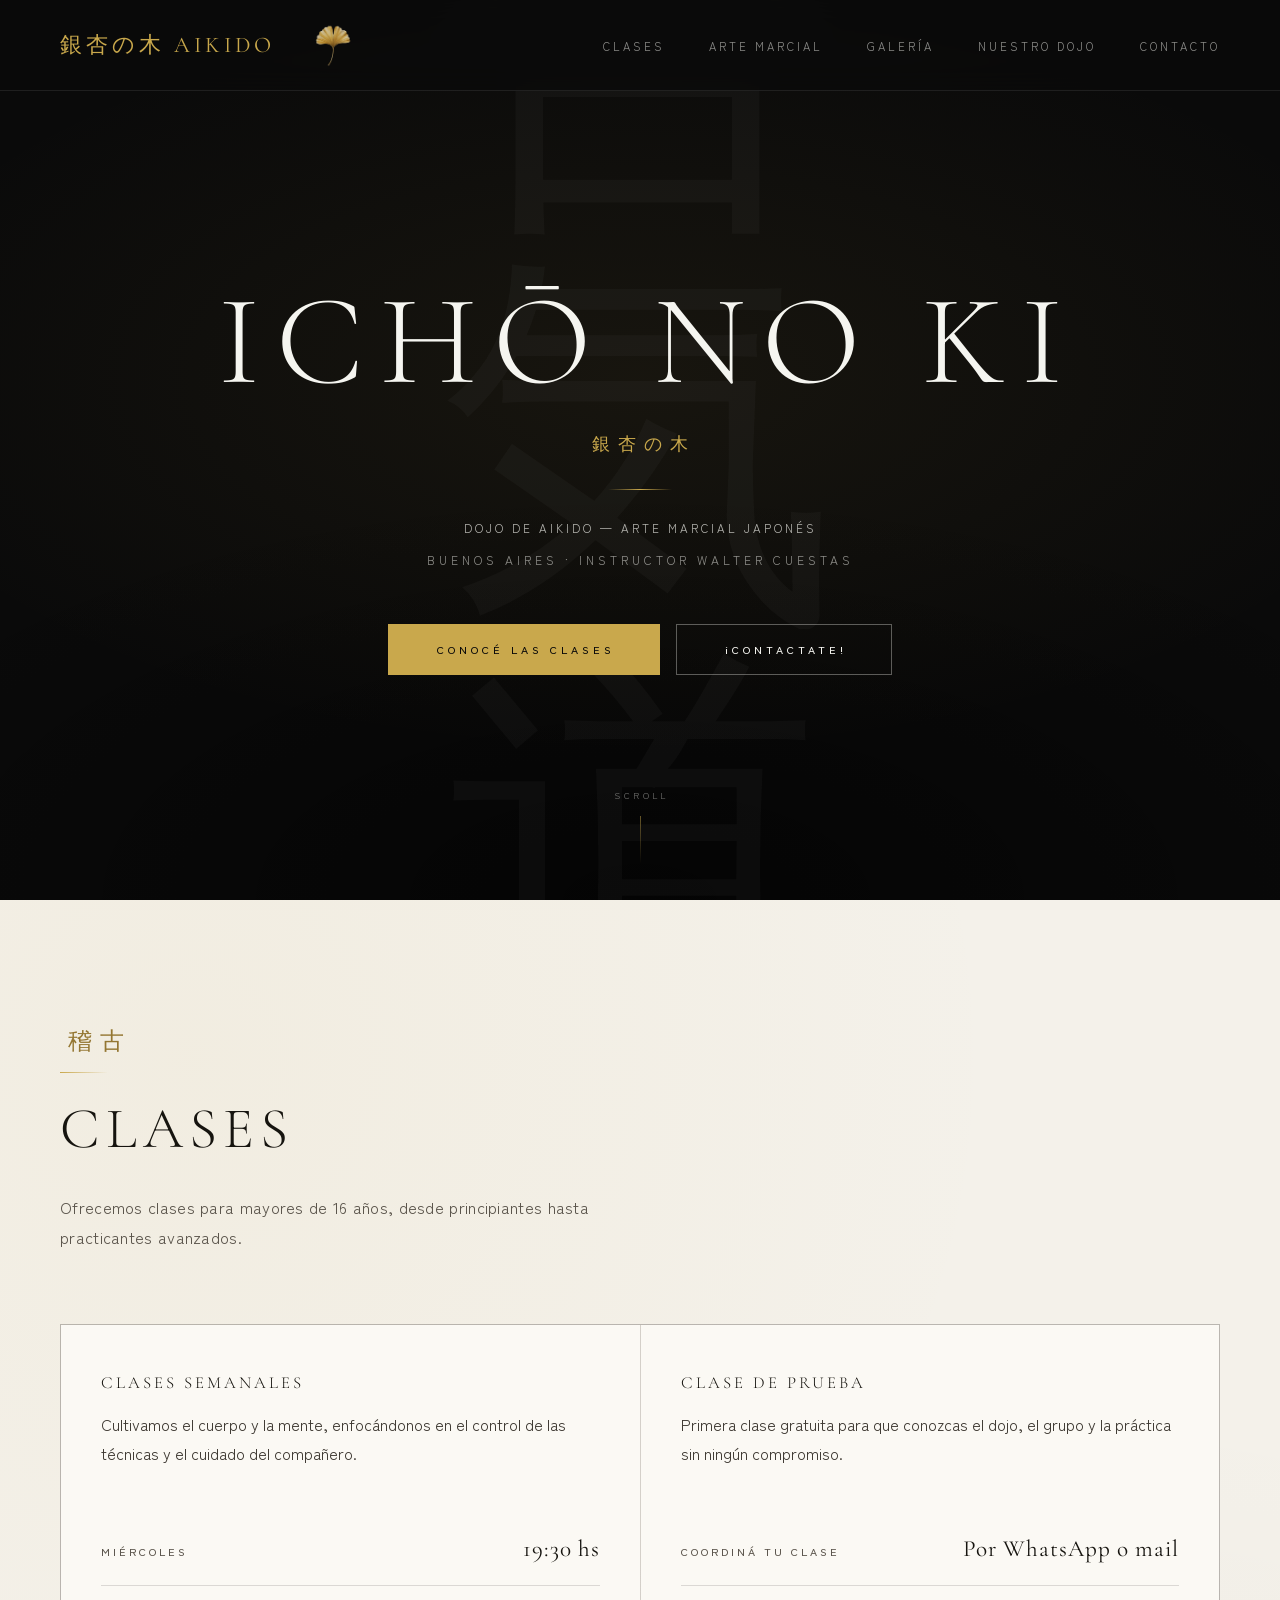
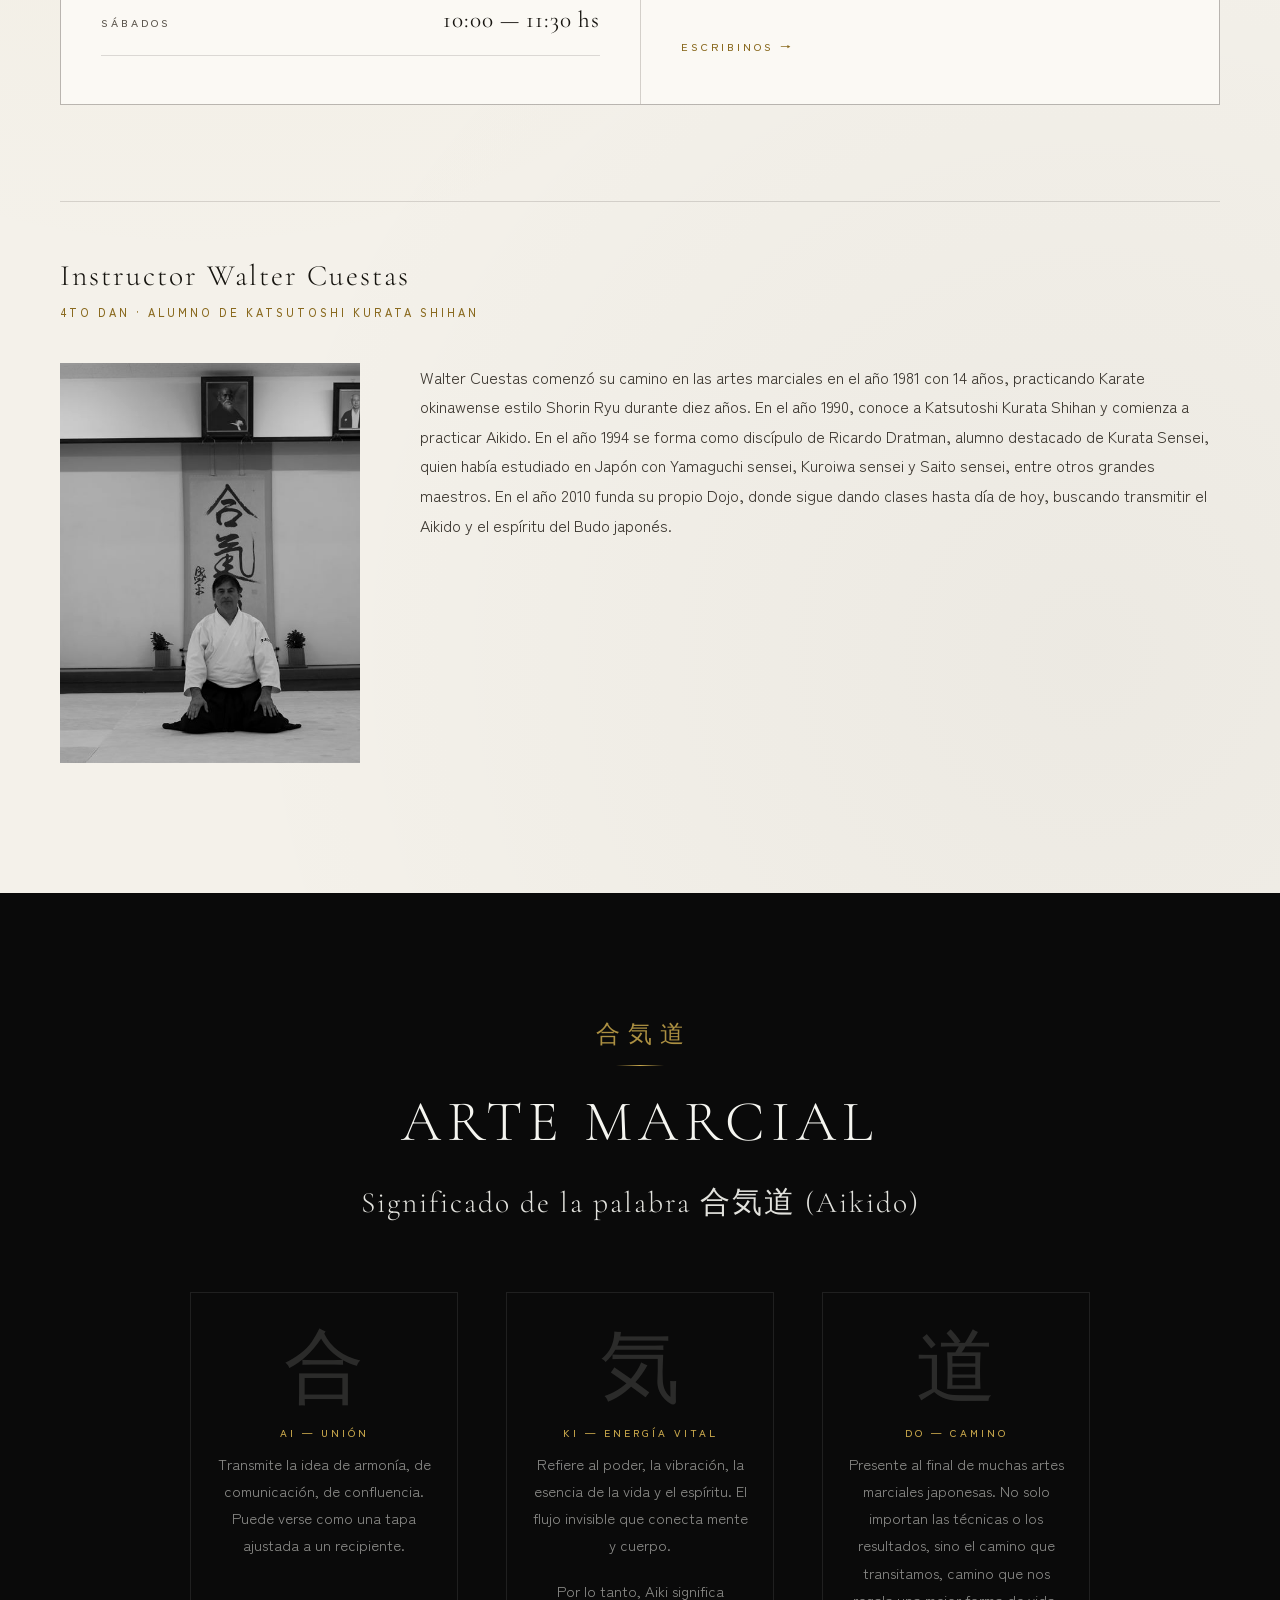
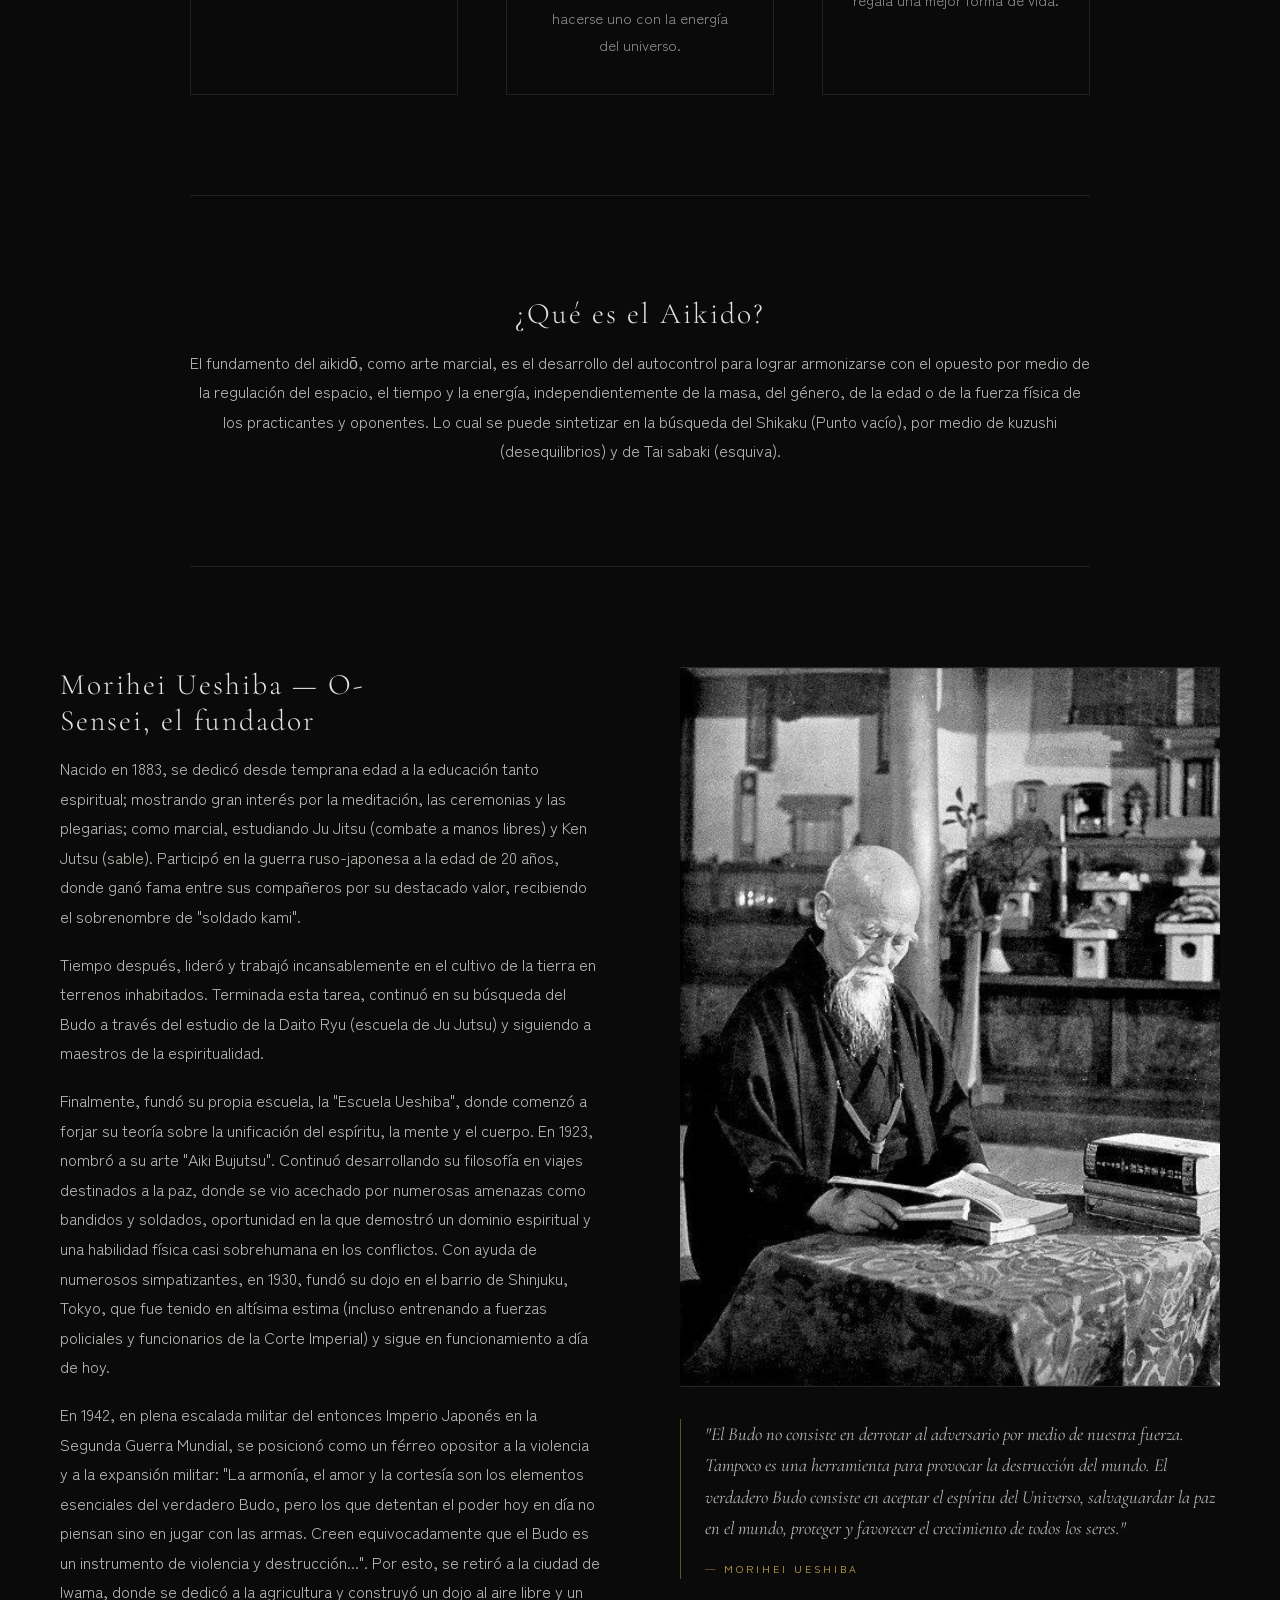
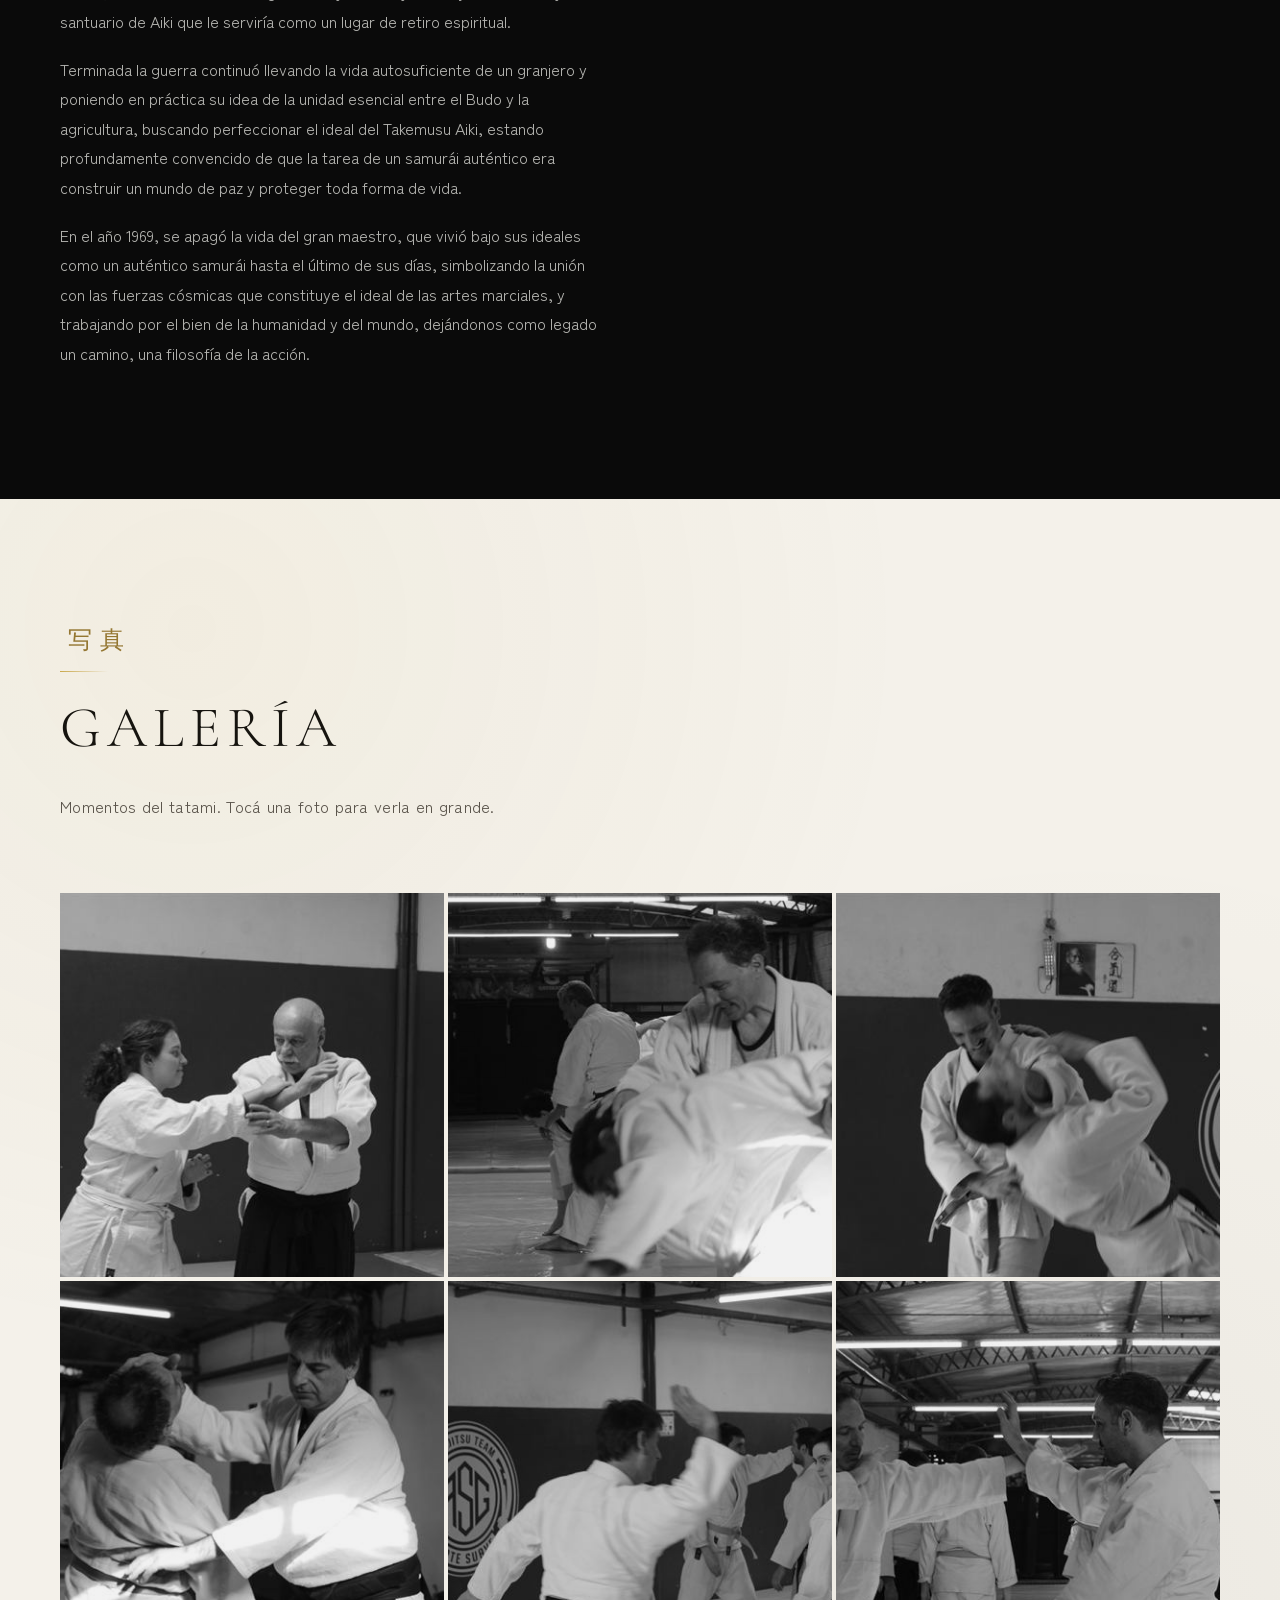
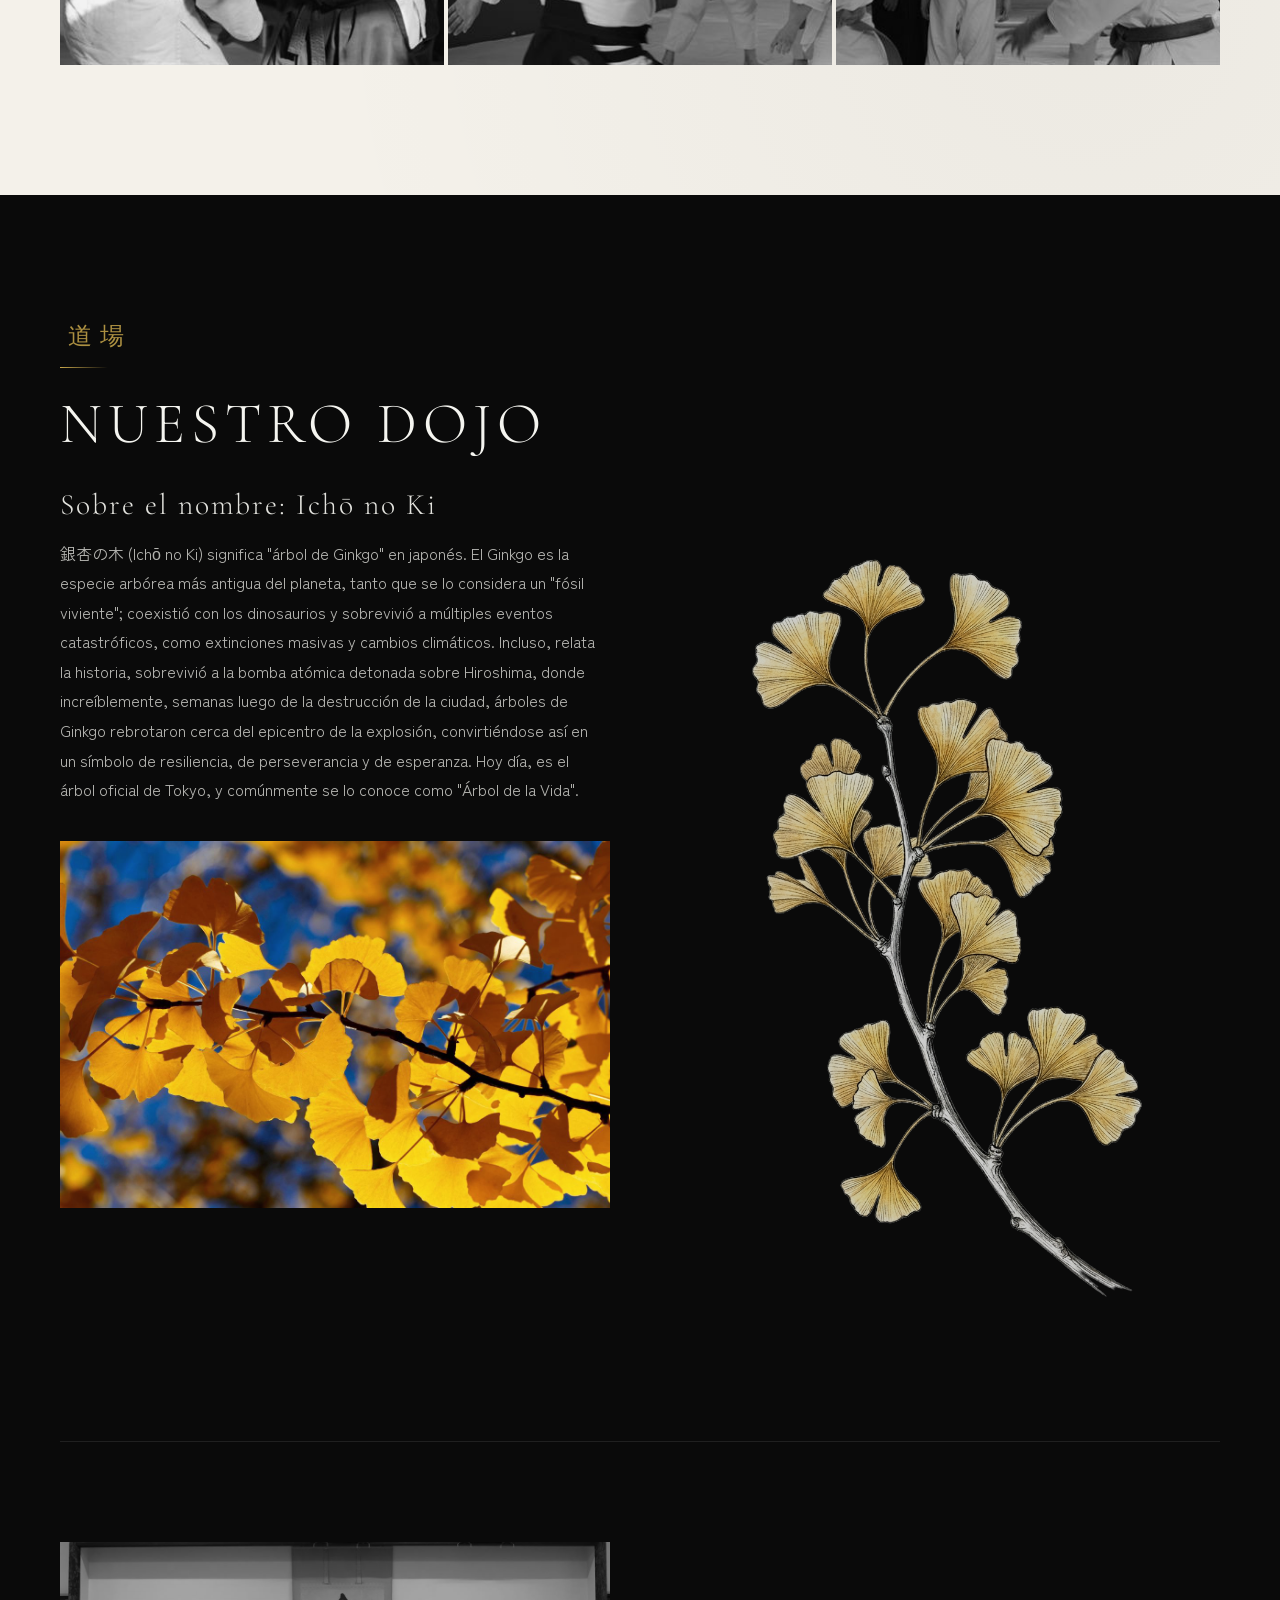
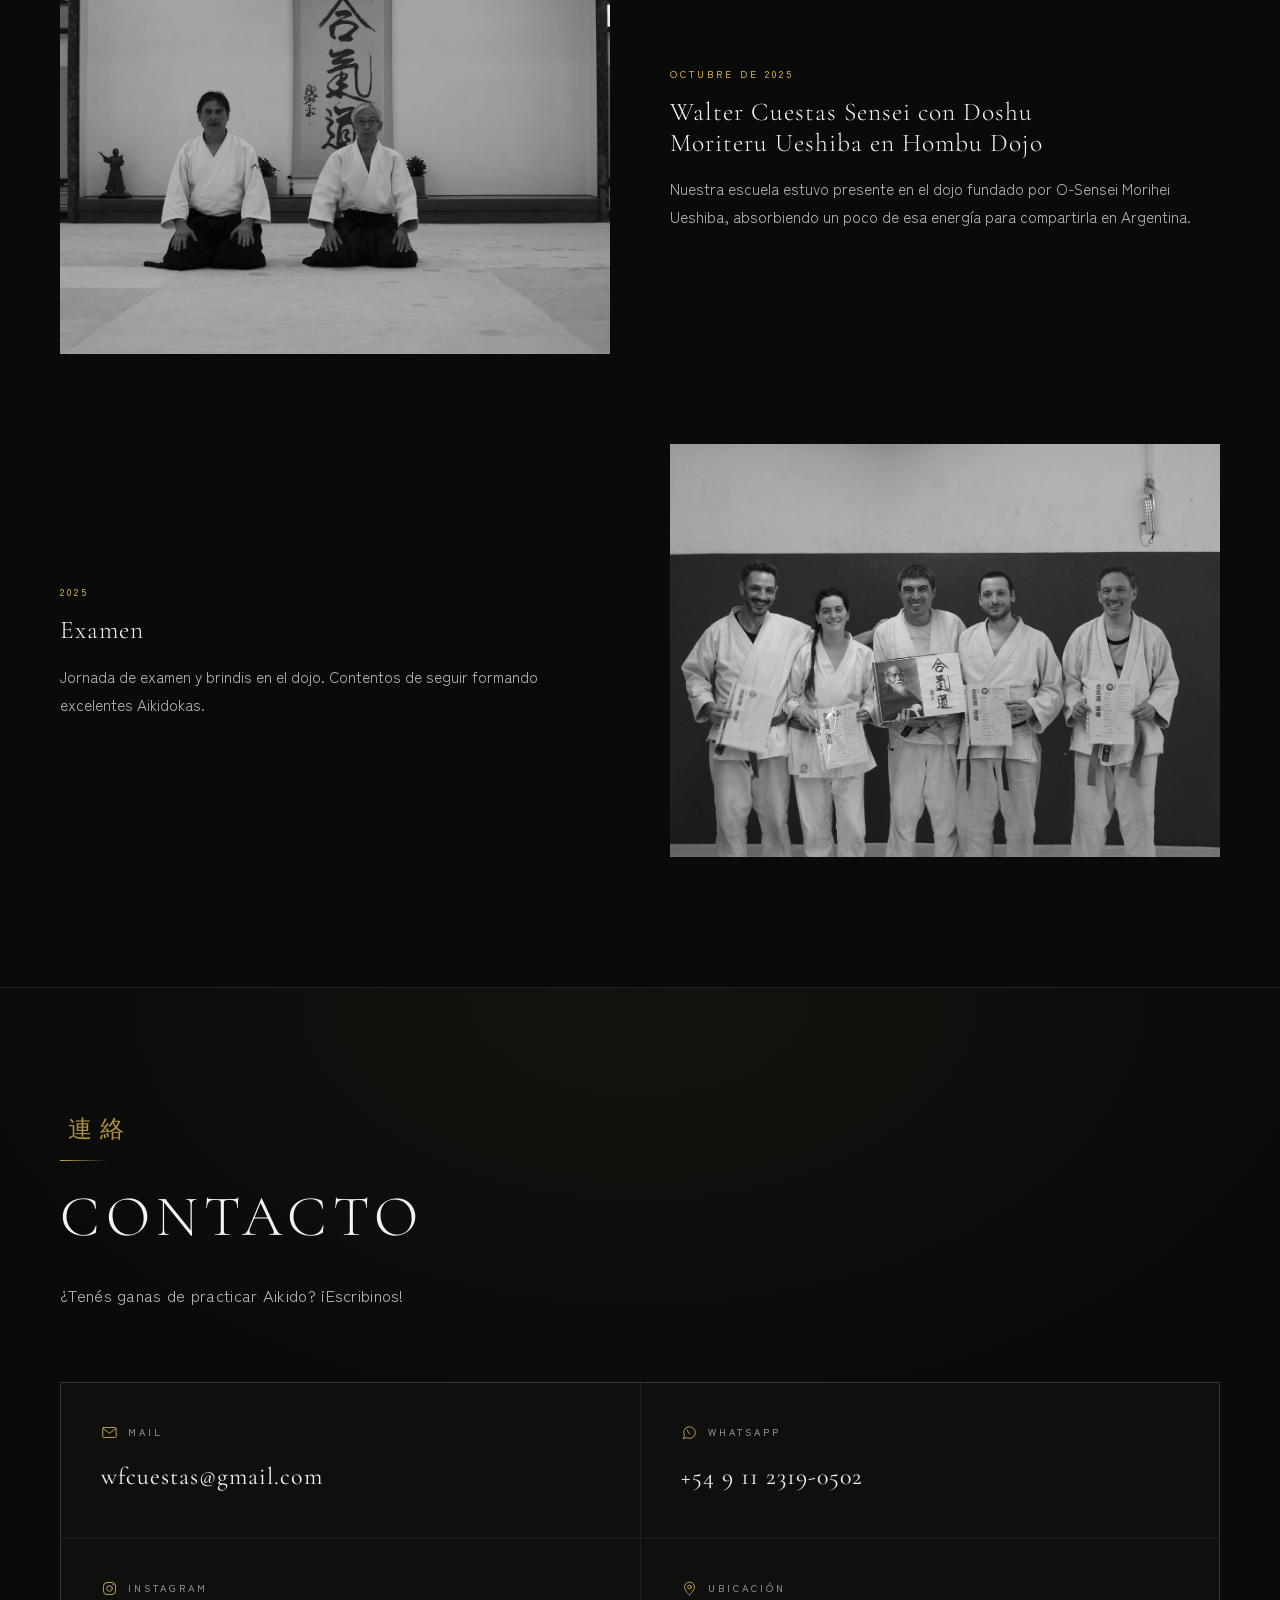
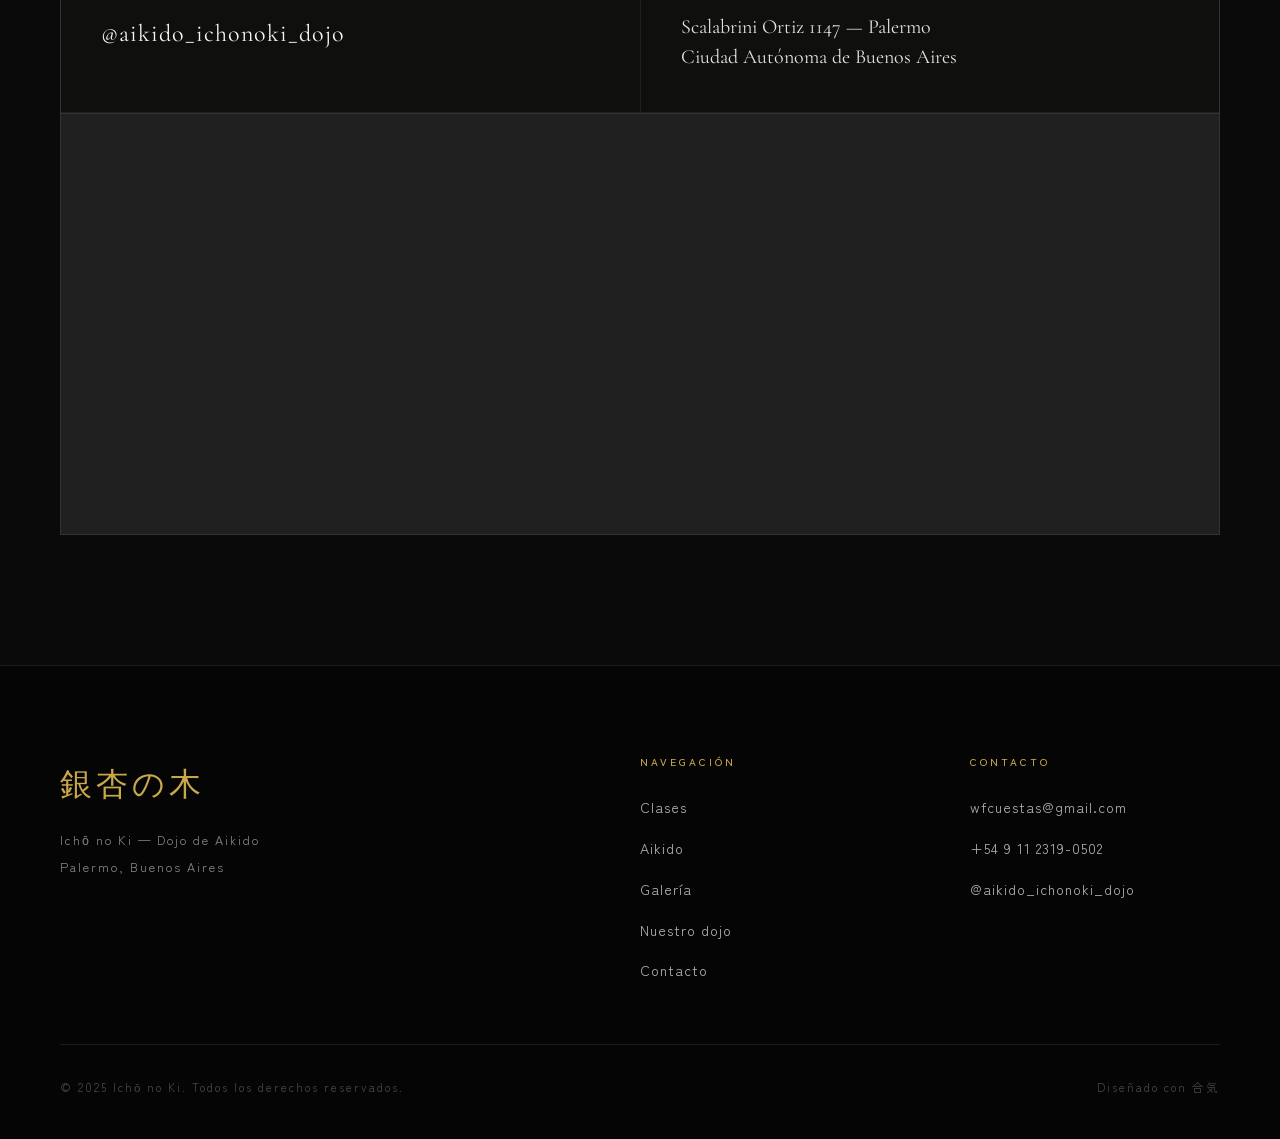
==== commit e9abc50a: "Mejoras de legibilidad, diseno y peso de imagenes Contenido: - Sabados pasan a 10:00 - 11:30 hs - Te" ====
--- a/index.html
+++ b/index.html
@@ -4,6 +4,19 @@
     <meta charset="UTF-8">
     <meta name="viewport" content="width=device-width, initial-scale=1.0">
     <title>Icho no Ki — Dojo de Aikido</title>
+
+    <!-- Este es el texto que Google muestra debajo del nombre del sitio -->
+    <meta name="description" content="Clases de Aikido, arte marcial japonés, en Palermo, Buenos Aires. ¡Te invitamos a probar una clase gratis! Miércoles y sábados.">
+    <meta name="theme-color" content="#0a0a0a">
+
+    <meta property="og:type" content="website">
+    <meta property="og:title" content="Ichō no Ki — Dojo de Aikido">
+    <meta property="og:description" content="Clases de Aikido, arte marcial japonés, en Palermo, Buenos Aires. ¡Te invitamos a probar una clase gratis! Miércoles y sábados.">
+    <meta property="og:image" content="img/walter-hombu-dojo.jpg">
+    <meta property="og:locale" content="es_AR">
+
+    <link rel="preconnect" href="https://fonts.googleapis.com">
+    <link rel="preconnect" href="https://fonts.gstatic.com" crossorigin>
     <link rel="stylesheet" href="styles.css">
     <link rel="icon" type="image/x-icon" href="favicon.ico">
     <link rel="icon" type="image/png" sizes="32x32" href="favicon-32x32.png">
@@ -12,14 +25,16 @@
 </head>
 <body>
 
+    <a href="#clases" class="saltar-contenido">Saltar al contenido</a>
+
     <!-- NAVEGACIÓN -->
-<nav>
-    <div class="logo">
+<nav id="nav">
+    <a class="logo" href="#hero" aria-label="Ichō no Ki, inicio">
         <span>銀杏の木 AIKIDO</span>
-        <img src="Fotos/HojaGinkgo.png" alt="" class="logo-hoja">
-    </div>
-
-    <button class="hamburguesa" id="hamburguesa">
+        <img src="img/hoja-ginkgo.png" alt="" class="logo-hoja">
+    </a>
+
+    <button class="hamburguesa" id="hamburguesa" aria-label="Abrir menú" aria-expanded="false" aria-controls="nav-menu">
         <span></span>
         <span></span>
         <span></span>
@@ -36,63 +51,90 @@
 
     <!-- HERO -->
     <section id="hero">
-        <span class="hero-kanji-fondo">合気道</span>
-        <h1>Ichō no Ki</h1>
-        <p class="kanji">銀杏の木</p>
-        <p class="subtitulo">Dojo de Aikido, Arte marcial japonés - Argentina, Ciudad Autonoma de Buenos Aires</p>
-        <p class="descripcion">Instructor Walter Cuestas</p>
-        <div class="hero-botones">
-            <a href="#clases" class="boton">Conocé las clases</a>
-            <a href="#contacto" class="boton">¡Contactate!</a>
-        </div>
+        <span class="hero-kanji-fondo" aria-hidden="true">合気道</span>
+        <div class="hero-contenido">
+            <h1>Ichō no Ki</h1>
+            <p class="kanji">銀杏の木</p>
+            <div class="hero-separador" aria-hidden="true"></div>
+            <p class="subtitulo">Dojo de Aikido — Arte marcial japonés</p>
+            <p class="descripcion">Buenos Aires · Instructor Walter Cuestas</p>
+            <div class="hero-botones">
+                <a href="#clases" class="boton boton-primario">Conocé las clases</a>
+                <a href="#contacto" class="boton">¡Contactate!</a>
+            </div>
+        </div>
+        <a href="#clases" class="hero-scroll" aria-label="Bajar a la sección de clases">
+            <span class="hero-scroll-texto">Scroll</span>
+            <span class="hero-scroll-linea"></span>
+        </a>
     </section>
 
     <!-- CLASES -->
-
-
-
     <section id="clases" class="seccion-blanca">
         <div class="contenido-seccion">
-            <div class="linea-titulo"></div>
-            <h2>Clases</h2>
-         
+            <div class="encabezado-seccion">
+                <span class="eyebrow" aria-hidden="true">稽古</span>
+                <div class="linea-titulo"></div>
+                <h2>Clases</h2>
+            </div>
+
             <p class="intro-seccion">Ofrecemos clases para mayores de 16 años, desde principiantes hasta practicantes avanzados.</p>
-                        <div class="grilla-clases">
+
+            <div class="grilla-clases">
 
                 <div class="tarjeta-clase">
                     <h3>Clases semanales</h3>
-                    <p>Cultivamos el cuerpo y la mente, enfocandonos en el control de las técnicas y el cuidado del compañero.</p>
-                    <ul>
-                        <li>Miércoles — 19:30 hs</li>
-                        <li>Sábados — 15:00 hs</li>
+                    <p>Cultivamos el cuerpo y la mente, enfocándonos en el control de las técnicas y el cuidado del compañero.</p>
+                    <ul class="horarios">
+                        <li>
+                            <span class="dia">Miércoles</span>
+                            <span class="hora">19:30 hs</span>
+                        </li>
+                        <li>
+                            <span class="dia">Sábados</span>
+                            <span class="hora">10:00 — 11:30 hs</span>
+                        </li>
                     </ul>
                 </div>
 
                 <div class="tarjeta-clase">
                     <h3>Clase de prueba</h3>
                     <p>Primera clase gratuita para que conozcas el dojo, el grupo y la práctica sin ningún compromiso.</p>
-                    <ul>
-                        <li>Coordiná por WhatsApp o mail</li>
+                    <ul class="horarios">
+                        <li>
+                            <span class="dia">Coordiná tu clase</span>
+                            <span class="hora">Por WhatsApp o mail</span>
+                        </li>
                     </ul>
-                </div>
-
-            </div>
-            
+                    <a href="#contacto" class="enlace-tarjeta">Escribinos <span aria-hidden="true">→</span></a>
+                </div>
+
+            </div>
+
             <div class="sensei">
-                <h3>Instructor Walter Cuestas - 4to dan - Alumno de Katsutoshi Kurata Shihan</h3>
-                <img src="Fotos/WalterSensei.jpg" alt="Walter Cuestas Sensei">
-                <p>Walter Cuestas comenzó su camino en las artes marciales en el año 1981 con 14 años, practicando Karate okinawense estilo Shorin Ryu durante diez años. En el año 1990, conoce a Katsutoshi Kurata Shihan y comienza a practicar Aikido. En el año 1994 se forma como discípulo de Ricardo Dratman, alumno destacado de Kurata Sensei, quien había estudiado en Japón con Yamaguchi sensei, Kuroiwa sensei y Saito sensei, entre otros grandes maestros. En el año 2010 funda su propio Dojo, donde sigue dando clases hasta día de hoy, buscando transmitir el Aikido y el espíritu del Budo japonés.</p>
-            </div>
-
-
-        </div>
-    </section>
-
-
-
+                <div class="sensei-encabezado">
+                    <h3>Instructor Walter Cuestas</h3>
+                    <p class="sensei-credencial">4to dan · Alumno de Katsutoshi Kurata Shihan</p>
+                </div>
+                <div class="sensei-foto">
+                    <img src="img/walter-sensei.jpg" alt="Walter Cuestas Sensei" loading="lazy">
+                </div>
+                <div class="sensei-texto">
+                    <p>Walter Cuestas comenzó su camino en las artes marciales en el año 1981 con 14 años, practicando Karate okinawense estilo Shorin Ryu durante diez años. En el año 1990, conoce a Katsutoshi Kurata Shihan y comienza a practicar Aikido. En el año 1994 se forma como discípulo de Ricardo Dratman, alumno destacado de Kurata Sensei, quien había estudiado en Japón con Yamaguchi sensei, Kuroiwa sensei y Saito sensei, entre otros grandes maestros. En el año 2010 funda su propio Dojo, donde sigue dando clases hasta día de hoy, buscando transmitir el Aikido y el espíritu del Budo japonés.</p>
+                </div>
+            </div>
+
+        </div>
+    </section>
+
+    <!-- ARTE MARCIAL -->
     <section id="arte_marcial" class="seccion-negra">
         <div class="contenido-seccion">
-            <div class="linea-titulo"></div>
+            <div class="encabezado-seccion centrado">
+                <span class="eyebrow" aria-hidden="true">合気道</span>
+                <div class="linea-titulo"></div>
+                <h2>Arte marcial</h2>
+            </div>
 
             <div class="bloque-filosofia solo-texto">
                 <div class="bloque-texto">
@@ -101,7 +143,7 @@
                     <div class="kanji-grid">
 
                         <div class="kanji-item">
-                            <span class="kanji">合</span>
+                            <span class="kanji" aria-hidden="true">合</span>
                             <div class="kanji-explicacion">
                                 <h4>Ai — Unión</h4>
                                 <p>Transmite la idea de armonía, de comunicación, de confluencia. Puede verse como una tapa ajustada a un recipiente.</p>
@@ -109,16 +151,16 @@
                         </div>
 
                         <div class="kanji-item">
-                            <span class="kanji">気</span>
+                            <span class="kanji" aria-hidden="true">気</span>
                             <div class="kanji-explicacion">
                                 <h4>Ki — Energía vital</h4>
-                                <p>Refiere al poder, la vibración, la escencia de la vida y el espíritu. El flujo invisible que conecta mente y cuerpo.</p>
-                                <p>Por lo tanto, Aiki, significa hacerse uno con la energía del universo.</p>
+                                <p>Refiere al poder, la vibración, la esencia de la vida y el espíritu. El flujo invisible que conecta mente y cuerpo.</p>
+                                <p>Por lo tanto, Aiki significa hacerse uno con la energía del universo.</p>
                             </div>
                         </div>
 
                         <div class="kanji-item">
-                            <span class="kanji">道</span>
+                            <span class="kanji" aria-hidden="true">道</span>
                             <div class="kanji-explicacion">
                                 <h4>Do — Camino</h4>
                                 <p>Presente al final de muchas artes marciales japonesas. No solo importan las técnicas o los resultados, sino el camino que transitamos, camino que nos regala una mejor forma de vida.</p>
@@ -130,10 +172,9 @@
                 </div>
             </div>
 
-
-            <div class="bloque-filosofia">
+            <div class="bloque-filosofia solo-texto">
                 <div class="bloque-texto">
-                    <h3> ¿Que es el Aikido? </h3>
+                    <h3>¿Qué es el Aikido?</h3>
                     <p>El fundamento del aikidō, como arte marcial, es el desarrollo del autocontrol para lograr armonizarse con el opuesto por medio de la regulación del espacio, el tiempo y la energía, independientemente de la masa, del género, de la edad o de la fuerza física de los practicantes y oponentes. Lo cual se puede sintetizar en la búsqueda del Shikaku (Punto vacío), por medio de kuzushi (desequilibrios) y de Tai sabaki (esquiva).</p>
                 </div>
             </div>
@@ -141,61 +182,62 @@
             <div class="bloque-filosofia">
                 <div class="bloque-texto">
                     <h3>Morihei Ueshiba — O-Sensei, el fundador</h3>
-                    <p> Nacido en 1883, se dedicó desde temprana edad a la educación tanto espiritual; mostrando gran interés por la meditación, las ceremonias y las plegarias; como marcial, estudiando Ju Jitsu (combate a manos libres) y Ken Jutsu (sable). Participó en la guerra ruso-japonesa a la edad de 20 años, donde ganó fama entre sus compañeros por su destacado valor, recibiendo el sobrenombre de "soldado kami".</p>
-                    <p> Tiempo despúes, lideró y trabajo incansablemente en el cultivo de la tierra en terrenos inhabitados. Terminada esta tarea, continuo en su busqueda del Budo a través del estudio de la Daito Ryu (escuela de Ju Jutsu) y siguiendo a maestros de la espiritualidad.</p>
-                    <p> Finalmente, fundó su propia escuela, la "Escuela Ueshiba", donde comenzo a forjar su teoría sobre la unificación del espíritu, la mente y el cuerpo. En 1923, nombró a su arte "Aiki Bujutsu". Continuó desarrollando su filosofía en viajes destinados a la paz, donde se vió acechado por numerosas amenazas como bandidos y soldados, oportunidad en la que demostró un dominio espiritual y una habilidad física casi sobrehumana en los conflictos. Con ayuda de numerosos simpatizantes, en 1930, fundó su dojo en el barrio de Shinjuku, Tokyo, que fue tenido en altísima estima (incluso entrenando a fuerzas policiales y funcionarios de la Corte Imperial) y sigue en funcionamiento a dia de hoy. </p>
-                    <p> En 1942, en plena escalada militar del entonces Imperio Japonés en la Segunda Guerra Mundial, se posicionó como un ferreo opositor a la violencia y a la expansión militar: "La armonía, el amor y la cortesía son los elementos escenciales del verdadero Budo, pero los que detentan el poder hoy en día no piensan sino en jugar con las armas. Creen equivocadamente que el Budo es un instrumento de violencia y destrucción...". Por esto, se retiró a la ciudad de Iwama, donde se dedicó a la agricultura y construyó un dojo al aire libre y un santuario de Aiki que le serviría como un lugar de retiro espiritual.</p>
-                    <p> Terminada la guerra continuo llevando la vida autosuficiente de un granjero y poniendo en práctica su idea de la unidad escencial entre el Budo y la agricultura, buscando perfeccionar el ideal del Takemutsu Aiki, estando profundamente convenido de que la tarea de un samurai auténtico era construir un mundo de paz y proteger toda forma de vida.</p>
-                    <p> En el año 1969, se apagó la vida del gran maestro, que vivió bajo sus ideales como un autentico samurai hasta el último de sus días, simbolizando la unión con las fuerzas cósmicas que constituye el ideal de las artes marciales, y trabajando por el bien de la humanidad y del mundo, dejandonos como legado un camino, una filosofía de la acción.</p>
-
+                    <p>Nacido en 1883, se dedicó desde temprana edad a la educación tanto espiritual; mostrando gran interés por la meditación, las ceremonias y las plegarias; como marcial, estudiando Ju Jitsu (combate a manos libres) y Ken Jutsu (sable). Participó en la guerra ruso-japonesa a la edad de 20 años, donde ganó fama entre sus compañeros por su destacado valor, recibiendo el sobrenombre de "soldado kami".</p>
+                    <p>Tiempo después, lideró y trabajó incansablemente en el cultivo de la tierra en terrenos inhabitados. Terminada esta tarea, continuó en su búsqueda del Budo a través del estudio de la Daito Ryu (escuela de Ju Jutsu) y siguiendo a maestros de la espiritualidad.</p>
+                    <p>Finalmente, fundó su propia escuela, la "Escuela Ueshiba", donde comenzó a forjar su teoría sobre la unificación del espíritu, la mente y el cuerpo. En 1923, nombró a su arte "Aiki Bujutsu". Continuó desarrollando su filosofía en viajes destinados a la paz, donde se vio acechado por numerosas amenazas como bandidos y soldados, oportunidad en la que demostró un dominio espiritual y una habilidad física casi sobrehumana en los conflictos. Con ayuda de numerosos simpatizantes, en 1930, fundó su dojo en el barrio de Shinjuku, Tokyo, que fue tenido en altísima estima (incluso entrenando a fuerzas policiales y funcionarios de la Corte Imperial) y sigue en funcionamiento a día de hoy.</p>
+                    <p>En 1942, en plena escalada militar del entonces Imperio Japonés en la Segunda Guerra Mundial, se posicionó como un férreo opositor a la violencia y a la expansión militar: "La armonía, el amor y la cortesía son los elementos esenciales del verdadero Budo, pero los que detentan el poder hoy en día no piensan sino en jugar con las armas. Creen equivocadamente que el Budo es un instrumento de violencia y destrucción...". Por esto, se retiró a la ciudad de Iwama, donde se dedicó a la agricultura y construyó un dojo al aire libre y un santuario de Aiki que le serviría como un lugar de retiro espiritual.</p>
+                    <p>Terminada la guerra continuó llevando la vida autosuficiente de un granjero y poniendo en práctica su idea de la unidad esencial entre el Budo y la agricultura, buscando perfeccionar el ideal del Takemusu Aiki, estando profundamente convencido de que la tarea de un samurái auténtico era construir un mundo de paz y proteger toda forma de vida.</p>
+                    <p>En el año 1969, se apagó la vida del gran maestro, que vivió bajo sus ideales como un auténtico samurái hasta el último de sus días, simbolizando la unión con las fuerzas cósmicas que constituye el ideal de las artes marciales, y trabajando por el bien de la humanidad y del mundo, dejándonos como legado un camino, una filosofía de la acción.</p>
                 </div>
                 <div class="bloque-imagen">
-                    <img src="Fotos/Ueshiba.jpg" alt=" Morihei Ueshiba">
+                    <img src="img/ueshiba.jpg" alt="Morihei Ueshiba" loading="lazy">
                     <blockquote>
-                    <p>"El Budo no consiste en derrotar al adversario por medio de nuestra fuerza. Tampoco es una herramienta para provocar la destrucción del mundo. El verdadero Budo consiste en aceptar el espíritu del Universo, salvaguardar la paz en el mundo, proteger y favorecer el crecimiento de todos los seres."</p>
-                    <cite>— Morihei Ueshiba</cite>
+                        <p>"El Budo no consiste en derrotar al adversario por medio de nuestra fuerza. Tampoco es una herramienta para provocar la destrucción del mundo. El verdadero Budo consiste en aceptar el espíritu del Universo, salvaguardar la paz en el mundo, proteger y favorecer el crecimiento de todos los seres."</p>
+                        <cite>— Morihei Ueshiba</cite>
                     </blockquote>
                 </div>
             </div>
 
-            <!-- SUBSECCIÓN 2 — con foto a la izquierda -->
-
         </div>
      </section>
 
-
-
+    <!-- GALERÍA -->
     <section id="galeria" class="seccion-blanca">
         <div class="contenido-seccion">
-            <div class="linea-titulo"></div>
-            <h2>Galería</h2>
-                <!-- Las fotos se cargan solas desde galeria.js:
-                     tirá fotos en Fotos\Galeria y corré "Actualizar Galeria.bat" -->
-                <div class="grilla-galeria" id="grilla-galeria"></div>
-        </div>
-    </section>
-
-
+            <div class="encabezado-seccion">
+                <span class="eyebrow" aria-hidden="true">写真</span>
+                <div class="linea-titulo"></div>
+                <h2>Galería</h2>
+            </div>
+            <p class="intro-seccion">Momentos del tatami. Tocá una foto para verla en grande.</p>
+            <!-- Las fotos se cargan solas desde galeria.js:
+                 tirá fotos en Fotos\Galeria y corré "Actualizar Galeria.bat" -->
+            <div class="grilla-galeria" id="grilla-galeria"></div>
+        </div>
+    </section>
 
     <!-- DOJO -->
     <section id="dojo" class="seccion-negra">
         <div class="contenido-seccion">
-            <div class="linea-titulo"></div>
-            <h2>Nuestro dojo</h2>
+            <div class="encabezado-seccion">
+                <span class="eyebrow" aria-hidden="true">道場</span>
+                <div class="linea-titulo"></div>
+                <h2>Nuestro dojo</h2>
+            </div>
 
             <div class="bloque-dojo">
                 <div class="bloque-dojo-contenido">
 
                     <div class="bloque-izquierda">
                         <h3>Sobre el nombre: Ichō no Ki</h3>
-                        <p> 銀杏の木 (Ichō no Ki) significa "árbol de Ginkgo" en japonés. El Ginkgo es la especie arbórea más antigua del planeta, tanto que se lo considera un "fosil viviente"; coexistio con los dinosaurios y sobrevivió a multiples eventos catastróficos, como extinciones masivas y cambios climaticos.
-                        Incluso, relata la historia, sobrevivió a la bomba atómica detonada sobre Hiroshima, donde increíblemente, semanas luego a la destrucción de la ciudad, arboles de Ginkgo rebrotaron cerca del epicentro de la explosión, convirtiendose así en un símbolo de reciliencia, de perseveración y de esperanza. Hoy día, es el árbol oficial de Tokyo, y comunmente se lo conoce como "Arbol de la Vida".
+                        <p>銀杏の木 (Ichō no Ki) significa "árbol de Ginkgo" en japonés. El Ginkgo es la especie arbórea más antigua del planeta, tanto que se lo considera un "fósil viviente"; coexistió con los dinosaurios y sobrevivió a múltiples eventos catastróficos, como extinciones masivas y cambios climáticos.
+                        Incluso, relata la historia, sobrevivió a la bomba atómica detonada sobre Hiroshima, donde increíblemente, semanas luego de la destrucción de la ciudad, árboles de Ginkgo rebrotaron cerca del epicentro de la explosión, convirtiéndose así en un símbolo de resiliencia, de perseverancia y de esperanza. Hoy día, es el árbol oficial de Tokyo, y comúnmente se lo conoce como "Árbol de la Vida".
                         </p>
-                        <img src="Fotos/Ginkgo.jpg" alt="Árbol Ginkgo">
+                        <img src="img/ginkgo.jpg" alt="Árbol Ginkgo" loading="lazy">
                     </div>
 
                     <div class="bloque-dojo-imagen">
-                        <img src="Fotos/RamaGinkgo.png" alt="Rama de árbol Ginkgo">
+                        <img src="img/rama-ginkgo.png" alt="Rama de árbol Ginkgo" loading="lazy">
                     </div>
 
                 </div>
@@ -204,69 +246,91 @@
             <div class="eventos">
 
                 <div class="evento">
-                    <img src="Fotos/WalterHombuDojo.jpg" alt="Walter Cuestas Sensei en Hombu Dojo">
+                    <div class="evento-imagen">
+                        <img src="img/walter-hombu-dojo.jpg" alt="Walter Cuestas Sensei junto al Doshu Moriteru Ueshiba en el Hombu Dojo" loading="lazy">
+                    </div>
                     <div class="evento-contenido">
-                        <h3>Walter Cuestas Sensei con Doshu Moriteru Ueshiba en Hombu Dojo - Octubre de 2025</h3>
-                        <p> Nuestra escuela estuvo presente en el dojo fundado por O-Sensei Morihei Ueshiba, absorbiendo un poco de esa energía para compartirla en Argentina. </p>
+                        <span class="evento-fecha">Octubre de 2025</span>
+                        <h3>Walter Cuestas Sensei con Doshu Moriteru Ueshiba en Hombu Dojo</h3>
+                        <p>Nuestra escuela estuvo presente en el dojo fundado por O-Sensei Morihei Ueshiba, absorbiendo un poco de esa energía para compartirla en Argentina.</p>
                     </div>
                 </div>
 
                 <div class="evento">
-                    <img src="Fotos/Examen2025.jpg" alt="Walter Cuestas Sensei en Hombu Dojo">
+                    <div class="evento-imagen">
+                        <img src="img/examen-2025.jpg" alt="Jornada de examen en el dojo" loading="lazy">
+                    </div>
                     <div class="evento-contenido">
-                        <h3>Examen - 2025</h3>
-                        <p> Jornada de examen y brindis en el dojo. Contentos de seguir formando excelentes Aikidokas. </p>
-                    </div>
-                </div>
-            </div>
-
-
-        </div>
-    </section>
-
-
-    <section id="contacto" class="seccion-blanca">
-        <div class="contenido-seccion">
-            <div class="linea-titulo"></div>
-            <h2>Contacto</h2>
-             <p class="intro-seccion">¿Tenés ganas de practicar Aikido? ¡Escribinos!.</p>
+                        <span class="evento-fecha">2025</span>
+                        <h3>Examen</h3>
+                        <p>Jornada de examen y brindis en el dojo. Contentos de seguir formando excelentes Aikidokas.</p>
+                    </div>
+                </div>
+            </div>
+
+        </div>
+    </section>
+
+    <!-- CONTACTO -->
+    <section id="contacto" class="seccion-negra seccion-contacto">
+        <div class="contenido-seccion">
+            <div class="encabezado-seccion">
+                <span class="eyebrow" aria-hidden="true">連絡</span>
+                <div class="linea-titulo"></div>
+                <h2>Contacto</h2>
+            </div>
+            <p class="intro-seccion">¿Tenés ganas de practicar Aikido? ¡Escribinos!</p>
 
             <div class="info-contacto">
 
-            <div class="dato-contacto">
-                <p>📧 Mail</p>
-                <a href="https://mail.google.com/mail/?view=cm&to=wfcuestas@gmail.com" target="_blank">wfcuestas@gmail.com</a>
-            </div>
-
-            <div class="dato-contacto">
-                <p>📱 WhatsApp</p>
-                <a href="https://wa.me/5491139520106">+54 9 11 39520106</a>
-            </div>
-
-            <div class="dato-contacto">
-                <p>📸 Instagram</p>
-                <a href="https://instagram.com/aikido_ichonoki_dojo" target="_blank">@aikido_ichonoki_dojo</a>
-            </div>
-
-            <div class="dato-contacto">
-                <p>📍 Ubicación</p>
-                <p>Ciudad Autónoma de Buenos Aires (CABA), Palermo / Scalabrini Ortiz 1147</p>
-            </div>
-            <div class="mapa">
-                <iframe
-                    src="https://www.google.com/maps/embed?pb=!1m18!1m12!1m3!1d3284.392982828886!2d-58.43208302452512!3d-34.59422295699638!2m3!1f0!2f0!3f0!3m2!1i1024!2i768!4f13.1!3m3!1m2!1s0x95bcca7770b02af7%3A0x2449136b26b532f6!2sClinch%20House!5e0!3m2!1ses-419!2sar!4v1777910630985!5m2!1ses-419!2sar" width="600" height="450" style="border:0;" allowfullscreen="" loading="lazy" referrerpolicy="no-referrer-when-downgrade"
-                    width="100%"
-                    height="400"
-                    style="border:0;"
-                    allowfullscreen=""
-                    loading="lazy"
-                    referrerpolicy="no-referrer-when-downgrade">
-                </iframe>
-            </div>
-
-        </div>
-    </section>
-
+                <div class="dato-contacto">
+                    <p class="dato-etiqueta">
+                        <svg viewBox="0 0 24 24" aria-hidden="true"><rect x="2.5" y="5" width="19" height="14" rx="1.5"/><path d="M3 6.5l9 6.5 9-6.5"/></svg>
+                        Mail
+                    </p>
+                    <a href="https://mail.google.com/mail/?view=cm&to=wfcuestas@gmail.com" target="_blank" rel="noopener">wfcuestas@gmail.com</a>
+                </div>
+
+                <div class="dato-contacto">
+                    <p class="dato-etiqueta">
+                        <svg viewBox="0 0 24 24" aria-hidden="true"><path d="M3.5 20.5l1.3-4.4A8.2 8.2 0 1 1 8 19.3l-4.5 1.2z"/><path d="M9 8.5c.3 2 1.6 4.4 3.4 5.6"/></svg>
+                        WhatsApp
+                    </p>
+                    <a href="https://wa.me/5491123190502" target="_blank" rel="noopener">+54 9 11 2319-0502</a>
+                </div>
+
+                <div class="dato-contacto">
+                    <p class="dato-etiqueta">
+                        <svg viewBox="0 0 24 24" aria-hidden="true"><rect x="3.5" y="3.5" width="17" height="17" rx="5"/><circle cx="12" cy="12" r="4"/><circle cx="17.2" cy="6.8" r="1.1" fill="currentColor" stroke="none"/></svg>
+                        Instagram
+                    </p>
+                    <a href="https://instagram.com/aikido_ichonoki_dojo" target="_blank" rel="noopener">@aikido_ichonoki_dojo</a>
+                </div>
+
+                <div class="dato-contacto">
+                    <p class="dato-etiqueta">
+                        <svg viewBox="0 0 24 24" aria-hidden="true"><path d="M12 21s7-5.9 7-11a7 7 0 1 0-14 0c0 5.1 7 11 7 11z"/><circle cx="12" cy="10" r="2.6"/></svg>
+                        Ubicación
+                    </p>
+                    <p class="dato-valor">Scalabrini Ortiz 1147 — Palermo<br>Ciudad Autónoma de Buenos Aires</p>
+                </div>
+
+                <div class="mapa">
+                    <iframe
+                        src="https://www.google.com/maps/embed?pb=!1m18!1m12!1m3!1d3284.392982828886!2d-58.43208302452512!3d-34.59422295699638!2m3!1f0!2f0!3f0!3m2!1i1024!2i768!4f13.1!3m3!1m2!1s0x95bcca7770b02af7%3A0x2449136b26b532f6!2sClinch%20House!5e0!3m2!1ses-419!2sar!4v1777910630985!5m2!1ses-419!2sar"
+                        title="Ubicación del dojo en Scalabrini Ortiz 1147, Palermo"
+                        width="100%"
+                        height="400"
+                        style="border:0;"
+                        allowfullscreen=""
+                        loading="lazy"
+                        referrerpolicy="no-referrer-when-downgrade">
+                    </iframe>
+                </div>
+
+            </div>
+        </div>
+    </section>
 
     <footer>
         <div class="footer-contenido">
@@ -291,9 +355,9 @@
             <div class="footer-contacto">
                 <h4>Contacto</h4>
                 <ul>
-                    <li><a href="https://mail.google.com/mail/?view=cm&to=wfcuestas@gmail.com" target="_blank">wfcuestas@gmail.com</a></li>
-                    <li><a href="https://wa.me/5491139520106">+54 9 11 3952-0106</a></li>
-                    <li><a href="https://instagram.com/aikido_ichonoki_dojo" target="_blank">@aikido_ichonoki_dojo</a></li>
+                    <li><a href="https://mail.google.com/mail/?view=cm&to=wfcuestas@gmail.com" target="_blank" rel="noopener">wfcuestas@gmail.com</a></li>
+                    <li><a href="https://wa.me/5491123190502" target="_blank" rel="noopener">+54 9 11 2319-0502</a></li>
+                    <li><a href="https://instagram.com/aikido_ichonoki_dojo" target="_blank" rel="noopener">@aikido_ichonoki_dojo</a></li>
                 </ul>
             </div>
         </div>
@@ -303,9 +367,19 @@
             <p>Diseñado con 合気</p>
         </div>
     </footer>
-       
+
+    <!-- LIGHTBOX DE GALERÍA -->
+    <div class="lightbox" id="lightbox" role="dialog" aria-modal="true" aria-label="Foto ampliada" hidden>
+        <button class="lightbox-boton lightbox-cerrar" id="lightbox-cerrar" aria-label="Cerrar">&times;</button>
+        <button class="lightbox-boton lightbox-anterior" id="lightbox-anterior" aria-label="Foto anterior">&#8249;</button>
+        <figure class="lightbox-figura">
+            <img id="lightbox-img" src="" alt="">
+            <figcaption id="lightbox-contador"></figcaption>
+        </figure>
+        <button class="lightbox-boton lightbox-siguiente" id="lightbox-siguiente" aria-label="Foto siguiente">&#8250;</button>
+    </div>
 
     <script src="galeria.js"></script>
     <script src="script.js"></script>
 </body>
-</html>+</html>
--- a/styles.css
+++ b/styles.css
@@ -1,5 +1,4 @@
-
-@import url('https://fonts.googleapis.com/css2?family=Cormorant+Garamond:ital,wght@0,300;0,400;0,600;1,300;1,400&family=Zen+Kaku+Gothic+New:wght@300;400;700&display=swap');
+@import url('https://fonts.googleapis.com/css2?family=Cormorant+Garamond:ital,wght@0,300;0,400;0,500;0,600;1,300;1,400&family=Zen+Kaku+Gothic+New:wght@300;400;500;700&display=swap');
 
 /* ============================================
    RESET Y VARIABLES
@@ -12,31 +11,52 @@
 }
 
 :root {
+    /* Oscuros */
     --negro: #0a0a0a;
+    --negro-suave: #0f0f0e;
     --gris-oscuro: #141414;
+
+    /* Claros — "washi": papel japonés, no blanco puro.
+       El blanco #ffffff encandila y hace que el texto fino
+       parezca desvanecerse; este beige clarísimo lo evita. */
+    --papel: #f4f1ea;
+    --papel-alto: #fbf9f4;
+
+    /* Tinta — texto sobre papel */
+    --tinta: #16140f;
+    --tinta-media: #3d3831;
+    --tinta-suave: #5c564d;
+
+    /* Texto sobre negro */
     --blanco: #f5f5f0;
-    --blanco-puro: #ffffff;
-    --gris-texto: #888880;
+    --texto-oscuro-fuerte: rgba(245, 245, 240, 0.92);
+    --texto-oscuro: rgba(245, 245, 240, 0.72);
+    --texto-oscuro-suave: rgba(245, 245, 240, 0.55);
+
+    /* Acento: hoja de ginkgo en otoño */
+    --oro: #c9a84c;
+    --oro-claro: #e2c87f;
+    --oro-tinta: #8a6a1f;   /* versión legible sobre papel */
+
+    --linea-clara: rgba(22, 20, 15, 0.14);
+    --linea-oscura: rgba(255, 255, 255, 0.09);
+
     --fuente-titulo: 'Cormorant Garamond', serif;
     --fuente-cuerpo: 'Zen Kaku Gothic New', sans-serif;
     --max-ancho: 1200px;
-}
-
-/* ============================================
-   BASE
-   ============================================ */
-
-* {
-    margin: 0;
-    padding: 0;
-    box-sizing: border-box;
+    --transicion: 0.4s cubic-bezier(0.22, 1, 0.36, 1);
+}
+
+html {
+    scroll-behavior: smooth;
+    scroll-padding-top: 90px;
 }
 
 body {
     background-color: var(--negro);
-    color: #111111;
+    color: var(--tinta);
     font-family: var(--fuente-cuerpo);
-    font-weight: 300;
+    font-weight: 400;
     line-height: 1.8;
     overflow-x: hidden;
 }
@@ -45,45 +65,71 @@
     font-family: var(--fuente-titulo);
     font-weight: 300;
     line-height: 1.2;
+    text-wrap: balance;
 }
 
 h2 {
-    font-size: clamp(2rem, 5vw, 3.5rem);
+    font-size: clamp(2.1rem, 5vw, 3.6rem);
     letter-spacing: 6px;
     text-transform: uppercase;
-    margin-bottom: 12px;
+    margin-bottom: 0;
 }
 
 h3 {
-    font-size: clamp(1.2rem, 2.5vw, 1.8rem);
+    font-size: clamp(1.25rem, 2.5vw, 1.85rem);
     letter-spacing: 2px;
     margin-bottom: 16px;
 }
 
 p {
-    font-size: 0.95rem;
-    line-height: 1.9;
-    margin-bottom: 16px;
-    color: #111111;
-}
-
-li {
-    color: #111111;
+    font-size: 1rem;
+    line-height: 1.85;
+    margin-bottom: 18px;
+    text-wrap: pretty;
+}
+
+p:last-child {
+    margin-bottom: 0;
 }
 
 a {
     text-decoration: none;
-    transition: opacity 0.3s ease;
-}
-
-a:hover {
-    opacity: 0.6;
+    color: inherit;
+    transition: color var(--transicion), opacity var(--transicion);
 }
 
 img {
     width: 100%;
     height: auto;
     display: block;
+}
+
+::selection {
+    background-color: var(--oro);
+    color: var(--negro);
+}
+
+:focus-visible {
+    outline: 2px solid var(--oro);
+    outline-offset: 3px;
+}
+
+.saltar-contenido {
+    position: absolute;
+    left: -9999px;
+    top: 0;
+    z-index: 200;
+    background-color: var(--oro);
+    color: var(--negro);
+    padding: 12px 24px;
+    font-size: 0.75rem;
+    letter-spacing: 2px;
+    text-transform: uppercase;
+}
+
+.saltar-contenido:focus {
+    left: 12px;
+    top: 12px;
 }
 
 /* ============================================
@@ -100,47 +146,18 @@
     display: flex;
     justify-content: space-between;
     align-items: center;
-    background-color: rgba(10, 10, 10, 0.92);
-    backdrop-filter: blur(10px);
-    border-bottom: 0.5px solid rgba(255, 255, 255, 0.08);
-}
-
-.logo {
-    display: flex;
-    align-items: center;
-    gap: 12px;
-}
-
-
-.logo span, .logo {
-    font-family: var(--fuente-titulo);
-    font-size: 1.4rem;
-    color: #c9a84c;
-    letter-spacing: 4px;
-}
-
-nav ul {
-    list-style: none;
-    display: flex;
-    gap: 48px;
-}
-
-nav ul li {
-    color: var(--blanco);
-}
-
-nav ul li a {
-    color: var(--blanco);
-    font-family: var(--fuente-cuerpo);
-    font-size: 0.7rem;
-    letter-spacing: 3px;
-    text-transform: uppercase;
-    opacity: 0.6;
-    transition: opacity 0.3s ease;
-}
-
-nav ul li a:hover {
-    opacity: 1;
+    background-color: rgba(10, 10, 10, 0.82);
+    backdrop-filter: blur(14px) saturate(120%);
+    -webkit-backdrop-filter: blur(14px) saturate(120%);
+    border-bottom: 1px solid var(--linea-oscura);
+    transition: padding var(--transicion), background-color var(--transicion), border-color var(--transicion);
+}
+
+nav.compacta {
+    padding-top: 12px;
+    padding-bottom: 12px;
+    background-color: rgba(10, 10, 10, 0.94);
+    border-bottom-color: rgba(201, 168, 76, 0.22);
 }
 
 .logo {
@@ -148,6 +165,15 @@
     align-items: center;
     gap: 4px;
     overflow: visible;
+    font-family: var(--fuente-titulo);
+    font-size: 1.4rem;
+    color: var(--oro);
+    letter-spacing: 4px;
+    transition: opacity var(--transicion);
+}
+
+.logo:hover {
+    opacity: 0.75;
 }
 
 .logo-hoja {
@@ -155,6 +181,61 @@
     width: auto;
     opacity: 0.85;
     margin-left: 8px;
+    transition: transform 0.6s cubic-bezier(0.22, 1, 0.36, 1);
+}
+
+.logo:hover .logo-hoja {
+    transform: rotate(-12deg);
+}
+
+nav.compacta .logo-hoja {
+    height: 38px;
+}
+
+nav ul {
+    list-style: none;
+    display: flex;
+    gap: 44px;
+}
+
+nav ul li a {
+    position: relative;
+    display: inline-block;
+    color: var(--blanco);
+    font-family: var(--fuente-cuerpo);
+    font-size: 0.7rem;
+    letter-spacing: 3px;
+    text-transform: uppercase;
+    opacity: 0.55;
+    padding-bottom: 4px;
+    transition: opacity var(--transicion), color var(--transicion);
+}
+
+nav ul li a::after {
+    content: '';
+    position: absolute;
+    left: 0;
+    bottom: 0;
+    width: 100%;
+    height: 1px;
+    background-color: var(--oro);
+    transform: scaleX(0);
+    transform-origin: left;
+    transition: transform var(--transicion);
+}
+
+nav ul li a:hover {
+    opacity: 1;
+}
+
+nav ul li a:hover::after,
+nav ul li a.activo::after {
+    transform: scaleX(1);
+}
+
+nav ul li a.activo {
+    opacity: 1;
+    color: var(--oro-claro);
 }
 
 .hamburguesa {
@@ -164,7 +245,7 @@
     background: none;
     border: none;
     cursor: pointer;
-    padding: 4px;
+    padding: 6px;
     z-index: 101;
 }
 
@@ -173,7 +254,7 @@
     width: 24px;
     height: 1px;
     background-color: var(--blanco);
-    transition: transform 0.3s ease, opacity 0.3s ease;
+    transition: transform var(--transicion), opacity var(--transicion);
 }
 
 .hamburguesa.activo span:nth-child(1) {
@@ -200,11 +281,13 @@
         left: 0;
         width: 100%;
         height: 100vh;
-        background-color: rgba(10,10,10,0.98);
-        flex-direction: columns;
+        height: 100dvh;
+        background-color: rgba(10, 10, 10, 0.985);
+        backdrop-filter: blur(6px);
+        flex-direction: column;
         justify-content: center;
         align-items: center;
-        gap: 40px;
+        gap: 36px;
         z-index: 100;
     }
 
@@ -213,8 +296,9 @@
     }
 
     nav ul li a {
-        font-size: 1.2rem;
-        letter-spacing: 4px;
+        font-size: 1.15rem;
+        letter-spacing: 5px;
+        opacity: 0.8;
     }
 }
 
@@ -222,11 +306,13 @@
    HERO
    ============================================ */
 
-
-
 #hero {
     min-height: 100vh;
+    min-height: 100dvh;
     background-color: var(--negro);
+    background-image:
+        radial-gradient(ellipse 90% 60% at 50% 42%, rgba(201, 168, 76, 0.07), transparent 70%),
+        radial-gradient(ellipse 120% 80% at 50% 100%, rgba(0, 0, 0, 0.6), transparent 60%);
     display: flex;
     flex-direction: column;
     justify-content: center;
@@ -240,7 +326,7 @@
 .hero-kanji-fondo {
     position: absolute;
     font-size: clamp(200px, 40vw, 400px);
-    color: rgba(255, 255, 255, 0.025);
+    color: rgba(255, 255, 255, 0.028);
     font-family: var(--fuente-titulo);
     pointer-events: none;
     user-select: none;
@@ -250,71 +336,151 @@
     transform: translate(-50%, -50%);
 }
 
+.hero-contenido {
+    position: relative;
+    z-index: 1;
+    display: flex;
+    flex-direction: column;
+    align-items: center;
+}
 
 #hero h1 {
     font-size: clamp(3rem, 10vw, 8rem);
     letter-spacing: 16px;
     text-transform: uppercase;
     color: var(--blanco);
-    position: relative;
-    z-index: 1;
+    /* El letter-spacing empuja todo a la izquierda; esto recentra */
+    text-indent: 16px;
+    animation: aparecer-arriba 1.2s cubic-bezier(0.22, 1, 0.36, 1) both;
 }
 
 #hero .kanji {
     font-size: 1.1rem;
     letter-spacing: 8px;
-    color: rgba(255, 255, 255, 0.35);
-    margin: 8px 0 24px;
-    position: relative;
-    z-index: 1;
+    text-indent: 8px;
+    color: var(--oro);
+    opacity: 0.75;
+    margin: 10px 0 0;
     font-family: var(--fuente-titulo);
-}
-
-.hero-botones {
-    display: flex;
-    flex-direction: column;
-    gap: 15px;
-    align-items: center;
+    animation: aparecer-arriba 1.2s 0.15s cubic-bezier(0.22, 1, 0.36, 1) both;
+}
+
+.hero-separador {
+    width: 64px;
+    height: 1px;
+    margin: 28px 0;
+    background: linear-gradient(90deg, transparent, var(--oro), transparent);
+    opacity: 0.7;
+    animation: aparecer-arriba 1.2s 0.3s cubic-bezier(0.22, 1, 0.36, 1) both;
 }
 
 #hero .subtitulo {
-    font-size: 0.7rem;
+    font-size: 0.72rem;
     letter-spacing: 3px;
     text-transform: uppercase;
-    color: rgba(255, 255, 255, 0.4);
-    margin-bottom: 8px;
-    position: relative;
-    z-index: 1;
+    color: var(--texto-oscuro);
+    margin-bottom: 10px;
+    animation: aparecer-arriba 1.2s 0.4s cubic-bezier(0.22, 1, 0.36, 1) both;
 }
 
 #hero .descripcion {
     font-size: 0.75rem;
     letter-spacing: 4px;
     text-transform: uppercase;
-    color: rgba(255, 255, 255, 0.3);
-    margin-bottom: 56px;
-    position: relative;
-    z-index: 1;
+    color: var(--texto-oscuro-suave);
+    margin-bottom: 52px;
+    animation: aparecer-arriba 1.2s 0.5s cubic-bezier(0.22, 1, 0.36, 1) both;
+}
+
+.hero-botones {
+    display: flex;
+    flex-wrap: wrap;
+    justify-content: center;
+    gap: 16px;
+    animation: aparecer-arriba 1.2s 0.65s cubic-bezier(0.22, 1, 0.36, 1) both;
+}
+
+@keyframes aparecer-arriba {
+    from { opacity: 0; transform: translateY(24px); }
+    to   { opacity: 1; transform: translateY(0); }
 }
 
 .boton {
     display: inline-block;
-    padding: 14px 48px;
-    border: 0.5px solid rgba(255, 255, 255, 0.5);
+    padding: 15px 44px;
+    border: 1px solid rgba(245, 245, 240, 0.35);
     color: var(--blanco);
     font-family: var(--fuente-cuerpo);
-    font-size: 0.65rem;
+    font-size: 0.68rem;
+    font-weight: 500;
     letter-spacing: 4px;
-    text-transform: uppercase;
-    transition: background-color 0.3s ease, color 0.3s ease;
-    position: relative;
-    z-index: 1;
+    text-indent: 4px;
+    text-transform: uppercase;
+    transition: background-color var(--transicion), color var(--transicion),
+                border-color var(--transicion), transform var(--transicion);
 }
 
 .boton:hover {
     background-color: var(--blanco);
+    border-color: var(--blanco);
     color: var(--negro);
+    transform: translateY(-2px);
+}
+
+.boton-primario {
+    background-color: var(--oro);
+    border-color: var(--oro);
+    color: var(--negro);
+}
+
+.boton-primario:hover {
+    background-color: var(--oro-claro);
+    border-color: var(--oro-claro);
+    color: var(--negro);
+}
+
+.hero-scroll {
+    position: absolute;
+    bottom: 36px;
+    left: 50%;
+    transform: translateX(-50%);
+    display: flex;
+    flex-direction: column;
+    align-items: center;
+    gap: 12px;
+    z-index: 1;
+    opacity: 0.5;
+    transition: opacity var(--transicion);
+}
+
+.hero-scroll:hover {
     opacity: 1;
+}
+
+.hero-scroll-texto {
+    font-size: 0.55rem;
+    letter-spacing: 4px;
+    text-indent: 4px;
+    text-transform: uppercase;
+    color: var(--blanco);
+}
+
+.hero-scroll-linea {
+    display: block;
+    width: 1px;
+    height: 48px;
+    background: linear-gradient(180deg, var(--oro), transparent);
+    animation: latir-linea 2.4s ease-in-out infinite;
+    transform-origin: top;
+}
+
+@keyframes latir-linea {
+    0%, 100% { transform: scaleY(0.4); opacity: 0.4; }
+    50%      { transform: scaleY(1);   opacity: 1; }
+}
+
+@media (max-height: 700px) {
+    .hero-scroll { display: none; }
 }
 
 /* ============================================
@@ -323,139 +489,242 @@
 
 .seccion-negra {
     background-color: var(--negro);
-    padding: 120px 60px;
+    padding: 130px 60px;
 }
 
 .seccion-blanca {
-    background-color: var(--blanco-puro);
-    padding: 120px 60px;
+    background-color: var(--papel);
+    padding: 130px 60px;
+}
+
+/* Textura sutil de papel: un ruido muy tenue que evita
+   que la zona clara se vea como una pantalla en blanco */
+.seccion-blanca {
+    background-image:
+        radial-gradient(circle at 15% 10%, rgba(201, 168, 76, 0.06), transparent 45%),
+        radial-gradient(circle at 85% 85%, rgba(22, 20, 15, 0.035), transparent 50%);
 }
 
 .seccion-negra h2 { color: var(--blanco); }
-.seccion-negra h3 { color: rgba(255,255,255,0.75); }
-.seccion-negra p  { color: rgba(255,255,255,0.55); }
-.seccion-negra li { color: rgba(255,255,255,0.55); }
-
-.seccion-blanca h2 { color: #0a0a0a; }
-.seccion-blanca h3 { color: #0a0a0a; }
-.seccion-blanca p  { color: #111111; }
-.seccion-blanca li { color: #111111; }
-.seccion-blanca .intro-seccion { color: #444444; }
+.seccion-negra h3 { color: var(--texto-oscuro-fuerte); }
+.seccion-negra h4 { color: var(--texto-oscuro); }
+.seccion-negra p  { color: var(--texto-oscuro); }
+.seccion-negra li { color: var(--texto-oscuro); }
+
+.seccion-blanca h2 { color: var(--tinta); }
+.seccion-blanca h3 { color: var(--tinta); }
+.seccion-blanca h4 { color: var(--tinta-media); }
+.seccion-blanca p  { color: var(--tinta-media); }
+.seccion-blanca li { color: var(--tinta-media); }
 
 .contenido-seccion {
     max-width: var(--max-ancho);
     margin: 0 auto;
 }
 
+.encabezado-seccion {
+    display: flex;
+    flex-direction: column;
+    margin-bottom: 28px;
+}
+
+.encabezado-seccion.centrado {
+    align-items: center;
+    text-align: center;
+}
+
+.eyebrow {
+    font-family: var(--fuente-titulo);
+    font-size: 1.5rem;
+    letter-spacing: 8px;
+    text-indent: 8px;
+    color: var(--oro);
+    opacity: 0.85;
+    line-height: 1;
+    margin-bottom: 18px;
+}
+
+.seccion-blanca .eyebrow {
+    color: var(--oro-tinta);
+    opacity: 0.9;
+}
+
 .linea-titulo {
-    width: 40px;
+    width: 48px;
     height: 1px;
-    background-color: currentColor;
-    opacity: 0.3;
-    margin-bottom: 24px;
+    background: linear-gradient(90deg, var(--oro), transparent);
+    margin-bottom: 22px;
+}
+
+.encabezado-seccion.centrado .linea-titulo {
+    background: linear-gradient(90deg, transparent, var(--oro), transparent);
 }
 
 .intro-seccion {
-    font-size: 0.85rem;
-    letter-spacing: 1px;
+    font-size: 1.02rem;
+    letter-spacing: 0.3px;
     margin-bottom: 72px;
-    max-width: 500px;
-}
+    max-width: 560px;
+}
+
+.seccion-blanca .intro-seccion { color: var(--tinta-suave); }
+.seccion-negra .intro-seccion  { color: var(--texto-oscuro); }
 
 /* ============================================
    CLASES
    ============================================ */
-
-.sensei {
-    display: grid;
-    grid-template-columns: 1fr 2fr;
-    gap: 60px;
-    margin-bottom: 80px;
-    align-items: start;
-    border-top: 0.5px solid rgba(0,0,0,0.1);
-    padding-top: 48px;
-}
-
-.sensei h3 {
-    grid-column: 1 / -1;
-    color: #0a0a0a;
-}
-
-.sensei p {
-    color: #111111;
-}
-
-.sensei img {
-    aspect-ratio: 3/4;
-    object-fit: cover;
-  /*  filter: grayscale(100%);
-    transition: filter 0.5s ease; */
-
-}
-
-.sensei img:hover {
-    filter: grayscale(0%);
-    transition: filter 0.5s ease;
-}
 
 .grilla-clases {
     display: grid;
     grid-template-columns: repeat(auto-fit, minmax(280px, 1fr));
     gap: 1px;
-    background-color: rgba(0,0,0,0.12);
-    border: 0.5px solid rgba(0,0,0,0.12);
+    background-color: var(--linea-clara);
+    border: 1px solid var(--linea-clara);
+    margin-bottom: 96px;
 }
 
 .tarjeta-clase {
+    display: flex;
+    flex-direction: column;
     padding: 48px 40px;
-    background-color: var(#444444);
-    transition: background-color 0.3s ease;
+    background-color: var(--papel-alto);
+    transition: background-color var(--transicion), box-shadow var(--transicion);
+    position: relative;
     cursor: default;
 }
 
-.tarjeta-clase:hover {
-    background-color: var(--negro);
+/* Filo dorado que se dibuja al pasar el mouse */
+.tarjeta-clase::before {
+    content: '';
+    position: absolute;
+    left: 0;
+    top: 0;
+    width: 2px;
+    height: 100%;
+    background-color: var(--oro);
+    transform: scaleY(0);
+    transform-origin: top;
+    transition: transform 0.5s cubic-bezier(0.22, 1, 0.36, 1);
 }
 
 .tarjeta-clase h3 {
-    font-size: 1.1rem;
-    letter-spacing: 2px;
-    text-transform: uppercase;
-    color: #0a0a0a;
-    transition: color 0.3s ease;
+    font-size: 1.05rem;
+    letter-spacing: 3px;
+    text-transform: uppercase;
+    transition: color var(--transicion);
 }
 
 .tarjeta-clase p {
-    color: #111111;
-    transition: color 0.3s ease;
-}
-
-.tarjeta-clase ul {
+    transition: color var(--transicion);
+}
+
+.horarios {
     list-style: none;
-    margin-top: 20px;
-}
-
-.tarjeta-clase ul li {
-    font-size: 1.3rem;
-    letter-spacing: 2px;
-    text-transform: uppercase;
-    color: #000000;
-    padding: 8px 0;
-    border-bottom: 0.5px solid rgba(0,0,0,0.15);
-    transition: color 0.3s ease, border-color 0.3s ease;
-}
-
-.tarjeta-clase:hover h3 {
-    color: var(--blanco);
-}
-
-.tarjeta-clase:hover p {
-    color: rgba(255,255,255,0.6);
-}
-
-.tarjeta-clase:hover ul li {
-    color: rgba(255,255,255,0.6);
-    border-bottom-color: rgba(255,255,255,0.1);
+    margin-top: 28px;
+}
+
+.horarios li {
+    display: flex;
+    flex-wrap: wrap;
+    justify-content: space-between;
+    align-items: baseline;
+    gap: 8px 20px;
+    padding: 14px 0;
+    border-bottom: 1px solid var(--linea-clara);
+    transition: border-color var(--transicion);
+}
+
+.horarios .dia {
+    font-size: 0.68rem;
+    font-weight: 500;
+    letter-spacing: 3px;
+    text-transform: uppercase;
+    color: var(--tinta-suave);
+    transition: color var(--transicion);
+}
+
+.horarios .hora {
+    font-family: var(--fuente-titulo);
+    font-size: 1.45rem;
+    letter-spacing: 1px;
+    color: var(--tinta);
+    transition: color var(--transicion);
+}
+
+.enlace-tarjeta {
+    margin-top: auto;
+    padding-top: 28px;
+    font-size: 0.68rem;
+    font-weight: 500;
+    letter-spacing: 3px;
+    text-transform: uppercase;
+    color: var(--oro-tinta);
+}
+
+.enlace-tarjeta span {
+    display: inline-block;
+    transition: transform var(--transicion);
+}
+
+.enlace-tarjeta:hover span {
+    transform: translateX(6px);
+}
+
+/* La inversión a negro sólo donde hay mouse real:
+   en celular el "hover" se queda pegado después de tocar */
+@media (hover: hover) {
+    .tarjeta-clase:hover {
+        background-color: var(--negro);
+        box-shadow: 0 20px 50px rgba(0, 0, 0, 0.22);
+    }
+
+    .tarjeta-clase:hover::before {
+        transform: scaleY(1);
+    }
+
+    .seccion-blanca .tarjeta-clase:hover h3 { color: var(--blanco); }
+    .seccion-blanca .tarjeta-clase:hover p  { color: var(--texto-oscuro); }
+    .tarjeta-clase:hover .horarios li       { border-bottom-color: var(--linea-oscura); }
+    .tarjeta-clase:hover .horarios .dia     { color: var(--texto-oscuro-suave); }
+    .tarjeta-clase:hover .horarios .hora    { color: var(--oro-claro); }
+    .tarjeta-clase:hover .enlace-tarjeta    { color: var(--oro); }
+}
+
+.sensei {
+    display: grid;
+    grid-template-columns: minmax(0, 300px) 1fr;
+    gap: 40px 60px;
+    align-items: start;
+    border-top: 1px solid var(--linea-clara);
+    padding-top: 56px;
+}
+
+.sensei-encabezado {
+    grid-column: 1 / -1;
+}
+
+.sensei-encabezado h3 {
+    margin-bottom: 8px;
+}
+
+.sensei-credencial {
+    font-size: 0.7rem;
+    font-weight: 500;
+    letter-spacing: 3px;
+    text-transform: uppercase;
+    color: var(--oro-tinta) !important;
+    margin-bottom: 0;
+}
+
+.sensei-foto img {
+    aspect-ratio: 3/4;
+    object-fit: cover;
+    filter: grayscale(100%) contrast(105%);
+    transition: filter 0.6s ease;
+}
+
+.sensei-foto img:hover {
+    filter: grayscale(0%) contrast(100%);
 }
 
 /* ============================================
@@ -469,7 +738,7 @@
     align-items: start;
     margin-bottom: 100px;
     padding-bottom: 100px;
-    border-bottom: 0.5px solid rgba(255,255,255,0.08);
+    border-bottom: 1px solid var(--linea-oscura);
 }
 
 .bloque-filosofia:last-child {
@@ -478,37 +747,43 @@
     padding-bottom: 0;
 }
 
-.bloque-filosofia.solo {
-    grid-template-columns: 1fr;
-    max-width: 700px;
-}
-
 .bloque-texto {
     display: flex;
     flex-direction: column;
 }
 
+.bloque-imagen {
+    position: sticky;
+    top: 120px;
+}
+
 .bloque-imagen img {
-
     width: 100%;
     aspect-ratio: 3/4;
     object-fit: cover;
     filter: grayscale(100%);
-
-}
-
-
+    transition: filter 0.6s ease;
+}
+
+.bloque-imagen:hover img {
+    filter: grayscale(60%);
+}
+
+blockquote {
+    position: relative;
+    margin-top: 32px;
+    padding-left: 24px;
+    border-left: 1px solid rgba(201, 168, 76, 0.45);
+}
 
 blockquote p {
     font-family: var(--fuente-titulo);
     font-style: italic;
-    font-size: 1.05rem;
+    font-size: 1.15rem;
     line-height: 1.7;
-    color: rgba(255,255,255,0.55) !important;
+    color: var(--texto-oscuro) !important;
     margin-bottom: 0;
 }
-
-
 
 cite {
     display: block;
@@ -516,49 +791,81 @@
     font-size: 0.65rem;
     letter-spacing: 3px;
     text-transform: uppercase;
-    color: rgba(255,255,255,0.55) !important;
+    color: var(--oro);
     font-style: normal;
 }
 
 .kanji-grid {
     display: grid;
     grid-template-columns: repeat(3, 1fr);
-    gap: 40px;
-    margin-top: 48px;
+    gap: 48px;
+    margin-top: 56px;
 }
 
 .kanji-item {
     display: flex;
     flex-direction: column;
-    gap: 16px;
+    gap: 18px;
+    padding: 36px 24px;
+    border: 1px solid var(--linea-oscura);
+    transition: border-color var(--transicion), background-color var(--transicion),
+                transform var(--transicion);
+}
+
+.kanji-item:hover {
+    border-color: rgba(201, 168, 76, 0.35);
+    background-color: rgba(201, 168, 76, 0.03);
+    transform: translateY(-4px);
 }
 
 span.kanji {
     font-family: var(--fuente-titulo);
     font-size: 5rem;
-    color: rgba(255,255,255,0.12);
+    color: rgba(245, 245, 240, 0.14);
     line-height: 1;
     display: block;
-    transition: color 0.3s ease;
+    transition: color 0.5s ease, text-shadow 0.5s ease;
 }
 
 .kanji-item:hover span.kanji {
-    color: #c9a84c;
+    color: var(--oro);
+    text-shadow: 0 0 40px rgba(201, 168, 76, 0.35);
 }
 
 .kanji-explicacion h4 {
     font-family: var(--fuente-cuerpo);
     font-size: 0.65rem;
+    font-weight: 500;
     letter-spacing: 3px;
     text-transform: uppercase;
-    color: rgba(255,255,255,0.5);
-    margin-bottom: 8px;
+    color: var(--oro) !important;
+    margin-bottom: 10px;
 }
 
 .kanji-explicacion p {
-    font-size: 0.85rem;
-    color: rgba(255,255,255,0.45);
-    margin-bottom: 0;
+    font-size: 0.92rem;
+    color: var(--texto-oscuro-suave) !important;
+}
+
+.bloque-filosofia.solo-texto {
+    grid-template-columns: 1fr;
+    max-width: 900px;
+    margin-left: auto;
+    margin-right: auto;
+}
+
+.bloque-filosofia.solo-texto .bloque-texto {
+    align-items: center;
+    text-align: center;
+}
+
+.bloque-filosofia.solo-texto .kanji-grid {
+    width: 100%;
+}
+
+.bloque-filosofia.solo-texto .kanji-item {
+    align-items: center;
+    text-align: center;
 }
 
 /* ============================================
@@ -568,23 +875,126 @@
 .grilla-galeria {
     display: grid;
     grid-template-columns: repeat(3, 1fr);
-    gap: 3px;
-    margin-top: 48px;
-}
-
-.grilla-galeria img {
+    gap: 4px;
+}
+
+.foto-galeria {
+    position: relative;
+    display: block;
+    overflow: hidden;
+    background-color: var(--negro);
+    border: none;
+    padding: 0;
+    cursor: pointer;
     aspect-ratio: 1/1;
+}
+
+.foto-galeria img {
+    width: 100%;
+    height: 100%;
     object-fit: cover;
-    filter: grayscale(100%);
-    transition: filter 0.5s ease, transform 0.5s ease;
+    filter: grayscale(100%) brightness(0.95);
+    transition: filter 0.6s ease, transform 0.7s cubic-bezier(0.22, 1, 0.36, 1);
+}
+
+.foto-galeria::after {
+    content: '';
+    position: absolute;
+    inset: 0;
+    border: 1px solid transparent;
+    transition: border-color var(--transicion);
+    pointer-events: none;
+}
+
+.foto-galeria:hover img {
+    filter: grayscale(0%) brightness(1);
+    transform: scale(1.06);
+}
+
+.foto-galeria:hover::after {
+    border-color: rgba(201, 168, 76, 0.6);
+}
+
+/* ============================================
+   LIGHTBOX
+   ============================================ */
+
+.lightbox {
+    position: fixed;
+    inset: 0;
+    z-index: 200;
+    display: flex;
+    align-items: center;
+    justify-content: center;
+    gap: 12px;
+    padding: 32px;
+    background-color: rgba(6, 6, 6, 0.96);
+    backdrop-filter: blur(8px);
+    -webkit-backdrop-filter: blur(8px);
+    animation: aparecer 0.3s ease both;
+}
+
+.lightbox[hidden] {
+    display: none;
+}
+
+@keyframes aparecer {
+    from { opacity: 0; }
+    to   { opacity: 1; }
+}
+
+.lightbox-figura {
+    display: flex;
+    flex-direction: column;
+    align-items: center;
+    gap: 16px;
+    max-width: min(1100px, 100%);
+    max-height: 100%;
+}
+
+.lightbox-figura img {
+    max-width: 100%;
+    max-height: calc(100dvh - 140px);
+    width: auto;
+    object-fit: contain;
+    animation: aparecer-zoom 0.4s cubic-bezier(0.22, 1, 0.36, 1) both;
+}
+
+@keyframes aparecer-zoom {
+    from { opacity: 0; transform: scale(0.96); }
+    to   { opacity: 1; transform: scale(1); }
+}
+
+.lightbox-figura figcaption {
+    font-size: 0.65rem;
+    letter-spacing: 3px;
+    text-transform: uppercase;
+    color: var(--texto-oscuro-suave);
+}
+
+.lightbox-boton {
+    background: none;
+    border: 1px solid var(--linea-oscura);
+    color: var(--blanco);
+    font-size: 1.8rem;
+    line-height: 1;
+    width: 52px;
+    height: 52px;
+    flex-shrink: 0;
     cursor: pointer;
-}
-
-.grilla-galeria img:hover {
-    filter: grayscale(0%);
-    transform: scale(1.03);
-    position: relative;
-    z-index: 2;
+    transition: background-color var(--transicion), border-color var(--transicion), color var(--transicion);
+}
+
+.lightbox-boton:hover {
+    background-color: var(--oro);
+    border-color: var(--oro);
+    color: var(--negro);
+}
+
+.lightbox-cerrar {
+    position: absolute;
+    top: 24px;
+    right: 24px;
 }
 
 /* ============================================
@@ -592,9 +1002,9 @@
    ============================================ */
 
 .bloque-dojo {
-    margin-bottom: 80px;
-    padding-bottom: 80px;
-    border-bottom: 0.5px solid rgba(255,255,255,0.1);
+    margin-bottom: 100px;
+    padding-bottom: 100px;
+    border-bottom: 1px solid var(--linea-oscura);
 }
 
 .bloque-dojo-contenido {
@@ -604,25 +1014,14 @@
     align-items: start;
 }
 
-.bloque-izquierda h3 {
-    color: var(--blanco);
-    margin-bottom: 16px;
-}
-
 .bloque-izquierda p {
-    color: rgba(255,255,255,0.6);
-    max-width: 520px;
+    max-width: 540px;
 }
 
 .bloque-izquierda img {
     width: 100%;
-    margin-top: 32px;
-   /* filter: grayscale(100%);
-    transition: filter 0.5s ease; */
-}
-
-.bloque-izquierda img:hover {
-    filter: grayscale(0%);
+    margin-top: 36px;
+    filter: saturate(0.9);
 }
 
 .bloque-dojo-imagen {
@@ -634,28 +1033,19 @@
 
 .bloque-dojo-imagen img {
     width: 85%;
-    opacity: 0.85;
-    transition: opacity 0.5s ease;
+    opacity: 0.8;
+    transition: opacity 0.6s ease, transform 0.8s ease;
 }
 
 .bloque-dojo-imagen img:hover {
     opacity: 1;
-}
-
-@media (max-width: 768px) {
-    .bloque-dojo-contenido {
-        grid-template-columns: 1fr;
-    }
-
-    .bloque-dojo-imagen {
-        display: none;
-    }
+    transform: translateY(-6px);
 }
 
 .eventos {
     display: flex;
     flex-direction: column;
-    gap: 80px;
+    gap: 90px;
 }
 
 .evento {
@@ -665,65 +1055,95 @@
     align-items: center;
 }
 
-.evento:nth-child(even) {
-    direction: rtl;
-}
-
-.evento:nth-child(even) > * {
-    direction: ltr;
-}
-
-.evento img {
+.evento:nth-child(even) .evento-imagen {
+    order: 2;
+}
+
+.evento-imagen {
+    overflow: hidden;
+}
+
+.evento-imagen img {
     aspect-ratio: 4/3;
     object-fit: cover;
     filter: grayscale(100%);
-    transition: filter 0.5s ease;
-}
-
-.evento:hover img {
-    filter: grayscale(30%);
+    transition: filter 0.6s ease, transform 0.8s cubic-bezier(0.22, 1, 0.36, 1);
+}
+
+.evento:hover .evento-imagen img {
+    filter: grayscale(15%);
+    transform: scale(1.04);
+}
+
+.evento-fecha {
+    display: block;
+    font-size: 0.62rem;
+    font-weight: 500;
+    letter-spacing: 3px;
+    text-transform: uppercase;
+    color: var(--oro);
+    margin-bottom: 14px;
 }
 
 .evento-contenido h3 {
-    font-size: 1rem;
+    font-size: clamp(1.15rem, 2vw, 1.6rem);
     letter-spacing: 1px;
     color: var(--blanco);
     margin-bottom: 16px;
 }
 
 .evento-contenido p {
-    font-size: 0.9rem;
-    color: rgba(255,255,255,0.6);
+    font-size: 0.95rem;
 }
 
 /* ============================================
    CONTACTO
    ============================================ */
+
+.seccion-contacto {
+    background-image: radial-gradient(ellipse 80% 50% at 50% 0%, rgba(201, 168, 76, 0.05), transparent 70%);
+    border-top: 1px solid var(--linea-oscura);
+}
 
 .info-contacto {
     display: grid;
     grid-template-columns: repeat(2, 1fr);
     gap: 1px;
-    background-color: rgba(255,255,255,0.06);
-    margin-bottom: 0;
+    background-color: var(--linea-oscura);
+    border: 1px solid var(--linea-oscura);
 }
 
 .dato-contacto {
     padding: 40px;
-    background-color: var(--negro);
-    transition: background-color 0.3s ease;
+    background-color: var(--negro-suave);
+    transition: background-color var(--transicion);
 }
 
 .dato-contacto:hover {
-    background-color: #161616;
-}
-
-.dato-contacto p {
+    background-color: #171613;
+}
+
+.dato-etiqueta {
+    display: flex;
+    align-items: center;
+    gap: 10px;
     font-size: 0.62rem;
+    font-weight: 500;
     letter-spacing: 3px;
     text-transform: uppercase;
-    color: rgba(255,255,255,0.55);
-    margin-bottom: 12px;
+    color: var(--texto-oscuro-suave) !important;
+    margin-bottom: 14px;
+}
+
+.dato-etiqueta svg {
+    width: 17px;
+    height: 17px;
+    flex-shrink: 0;
+    fill: none;
+    stroke: var(--oro);
+    stroke-width: 1.3;
+    stroke-linecap: round;
+    stroke-linejoin: round;
 }
 
 .dato-contacto a {
@@ -731,46 +1151,35 @@
     font-size: 1.5rem;
     color: var(--blanco);
     letter-spacing: 1px;
-    transition: opacity 0.3s ease;
+    border-bottom: 1px solid transparent;
+    transition: color var(--transicion), border-color var(--transicion);
 }
 
 .dato-contacto a:hover {
-    opacity: 0.5;
+    color: var(--oro-claro);
+    border-bottom-color: rgba(201, 168, 76, 0.5);
+}
+
+.dato-valor {
+    font-family: var(--fuente-titulo);
+    font-size: 1.25rem;
+    line-height: 1.5;
+    color: var(--texto-oscuro-fuerte) !important;
+    margin-bottom: 0;
 }
 
 .mapa {
     grid-column: 1 / -1;
     overflow: hidden;
-    border-top: 1px solid rgba(255,255,255,0.06);
+    border-top: 1px solid var(--linea-oscura);
 }
 
 .mapa iframe {
     width: 100%;
     height: 420px;
     display: block;
-    filter: grayscale(75%) invert(88%) contrast(90%);
+    filter: grayscale(90%) invert(90%) contrast(88%) sepia(12%);
     border: none;
-}
-
-.bloque-filosofia.solo-texto {
-    grid-template-columns: 1fr;
-    max-width: 860px;
-    margin-left: auto;
-    margin-right: auto;
-}
-
-.bloque-filosofia.solo-texto .bloque-texto {
-    align-items: center;
-    text-align: center;
-}
-
-.bloque-filosofia.solo-texto .kanji-grid {
-    width: 100%;
-}
-
-.bloque-filosofia.solo-texto .kanji-item {
-    align-items: center;
-    text-align: center;
 }
 
 /* ============================================
@@ -784,10 +1193,11 @@
 .dato-contacto,
 .kanji-item,
 .grilla-galeria,
-.sensei {
+.sensei,
+.encabezado-seccion {
     opacity: 0;
-    transform: translateY(32px);
-    transition: opacity 0.8s ease, transform 0.8s ease;
+    transform: translateY(28px);
+    transition: opacity 0.9s ease, transform 0.9s cubic-bezier(0.22, 1, 0.36, 1);
 }
 
 .tarjeta-clase.visible,
@@ -797,209 +1207,19 @@
 .dato-contacto.visible,
 .kanji-item.visible,
 .grilla-galeria.visible,
-.sensei.visible {
+.sensei.visible,
+.encabezado-seccion.visible {
     opacity: 1;
     transform: translateY(0);
 }
 
 /* Delay escalonado para elementos en grilla */
-.tarjeta-clase:nth-child(2) { transition-delay: 0.15s; }
-.dato-contacto:nth-child(2) { transition-delay: 0.15s; }
-.dato-contacto:nth-child(3) { transition-delay: 0.3s; }
-.dato-contacto:nth-child(4) { transition-delay: 0.45s; }
-.kanji-item:nth-child(2)    { transition-delay: 0.15s; }
-.kanji-item:nth-child(3)    { transition-delay: 0.3s; }
-
-
-/* ============================================
-   RESPONSIVE — TABLET (menos de 1024px)
-   ============================================ */
-
-@media (max-width: 1024px) {
-
-    nav {
-        padding: 16px 32px;
-    }
-
-    .seccion-negra,
-    .seccion-blanca {
-        padding: 80px 40px;
-    }
-
-    .bloque-filosofia {
-        grid-template-columns: 1fr;
-        gap: 48px;
-    }
-
-    .sensei {
-        grid-template-columns: 1fr;
-    }
-
-    .sensei h3 {
-        grid-column: 1;
-    }
-
-    .evento {
-        grid-template-columns: 1fr;
-        gap: 32px;
-    }
-
-    .evento:nth-child(even) {
-        direction: ltr;
-    }
-
-    .kanji-grid {
-        grid-template-columns: repeat(3, 1fr);
-        gap: 24px;
-    }
-}
-
-/* ============================================
-   RESPONSIVE — CELULAR (menos de 768px)
-   ============================================ */
-
-@media (max-width: 768px) {
-
-    /* NAV */
-    nav {
-        padding: 14px 24px;
-    }
-
-    nav ul {
-        gap: 20px;
-    }
-
-    nav ul li a {
-        font-size: 0.6rem;
-        letter-spacing: 1px;
-    }
-
-    .logo {
-        font-size: 1.1rem;
-    }
-
-    /* HERO */
-    #hero {
-        padding: 100px 24px 60px;
-    }
-
-    #hero h1 {
-        font-size: clamp(2.2rem, 12vw, 4rem);
-        letter-spacing: 8px;
-    }
-
-    #hero .subtitulo {
-        font-size: 0.6rem;
-        letter-spacing: 1px;
-    }
-
-    #hero .descripcion {
-        font-size: 0.65rem;
-        letter-spacing: 2px;
-    }
-
-    /* SECCIONES */
-    .seccion-negra,
-    .seccion-blanca {
-        padding: 72px 24px;
-    }
-
-    h2 {
-        font-size: clamp(1.6rem, 8vw, 2.5rem);
-        letter-spacing: 3px;
-    }
-
-    /* CLASES */
-    .grilla-clases {
-        grid-template-columns: 1fr;
-    }
-
-    .tarjeta-clase {
-        padding: 36px 24px;
-    }
-
-    /* FILOSOFÍA */
-    .bloque-filosofia {
-        grid-template-columns: 1fr;
-        gap: 40px;
-        margin-bottom: 64px;
-        padding-bottom: 64px;
-    }
-
-    .kanji-grid {
-        grid-template-columns: 1fr;
-        gap: 32px;
-    }
-
-    .bloque-filosofia.solo-texto {
-        max-width: 100%;
-    }
-
-    /* GALERÍA */
-    .grilla-galeria {
-        grid-template-columns: repeat(2, 1fr);
-    }
-
-    /* DOJO */
-    .evento {
-        grid-template-columns: 1fr;
-        gap: 24px;
-    }
-
-    .evento:nth-child(even) {
-        direction: ltr;
-    }
-
-    .evento:nth-child(even) > * {
-        direction: ltr;
-    }
-
-    /* CONTACTO */
-    .info-contacto {
-        grid-template-columns: 1fr;
-    }
-
-    .dato-contacto {
-        padding: 28px 24px;
-    }
-
-    .dato-contacto a {
-        font-size: 1.1rem;
-    }
-
-    /* MAPA */
-    .mapa iframe {
-        height: 300px;
-    }
-}
-
-/* ============================================
-   RESPONSIVE — CELULAR CHICO (menos de 480px)
-   ============================================ */
-
-@media (max-width: 480px) {
-
-    nav ul {
-        display: none;
-    }
-
-    #hero h1 {
-        font-size: clamp(1.8rem, 10vw, 3rem);
-        letter-spacing: 4px;
-    }
-
-    .grilla-galeria {
-        grid-template-columns: 1fr;
-    }
-
-    .kanji-grid {
-        grid-template-columns: 1fr;
-    }
-
-    span.kanji {
-        font-size: 4rem;
-    }
-}
+.tarjeta-clase:nth-child(2) { transition-delay: 0.12s; }
+.dato-contacto:nth-child(2) { transition-delay: 0.12s; }
+.dato-contacto:nth-child(3) { transition-delay: 0.24s; }
+.dato-contacto:nth-child(4) { transition-delay: 0.36s; }
+.kanji-item:nth-child(2)    { transition-delay: 0.12s; }
+.kanji-item:nth-child(3)    { transition-delay: 0.24s; }
 
 /* ============================================
    FOOTER
@@ -1007,8 +1227,8 @@
 
 footer {
     background-color: #050505;
-    border-top: 0.5px solid rgba(255,255,255,0.08);
-    padding: 80px 60px 40px;
+    border-top: 1px solid var(--linea-oscura);
+    padding: 90px 60px 40px;
 }
 
 .footer-contenido {
@@ -1018,22 +1238,22 @@
     grid-template-columns: 2fr 1fr 1fr;
     gap: 80px;
     padding-bottom: 60px;
-    border-bottom: 0.5px solid rgba(255,255,255,0.08);
+    border-bottom: 1px solid var(--linea-oscura);
 }
 
 .footer-logo span {
     font-family: var(--fuente-titulo);
     font-size: 2rem;
-    color: #c9a84c;
+    color: var(--oro);
     letter-spacing: 4px;
     display: block;
     margin-bottom: 16px;
 }
 
 .footer-logo p {
-    font-size: 0.75rem;
+    font-size: 0.78rem;
     letter-spacing: 2px;
-    color: rgba(255,255,255,0.35);
+    color: var(--texto-oscuro-suave);
     margin-bottom: 4px;
 }
 
@@ -1041,9 +1261,10 @@
 .footer-contacto h4 {
     font-family: var(--fuente-cuerpo);
     font-size: 0.65rem;
+    font-weight: 500;
     letter-spacing: 3px;
     text-transform: uppercase;
-    color: rgba(255,255,255,0.35);
+    color: var(--oro);
     margin-bottom: 24px;
 }
 
@@ -1057,16 +1278,14 @@
 
 .footer-links ul li a,
 .footer-contacto ul li a {
-    font-size: 0.85rem;
-    color: rgba(255,255,255,0.6);
+    font-size: 0.88rem;
+    color: var(--texto-oscuro);
     letter-spacing: 1px;
-    transition: color 0.3s ease;
 }
 
 .footer-links ul li a:hover,
 .footer-contacto ul li a:hover {
-    color: var(--blanco);
-    opacity: 1;
+    color: var(--oro-claro);
 }
 
 .footer-bottom {
@@ -1079,21 +1298,247 @@
 }
 
 .footer-bottom p {
-    font-size: 0.7rem;
+    font-size: 0.72rem;
     letter-spacing: 2px;
-    color: rgba(255,255,255,0.2);
+    color: rgba(245, 245, 240, 0.28);
     margin-bottom: 0;
 }
 
-/* Footer responsive */
-@media (max-width: 768px) {
-    footer {
-        padding: 60px 24px 32px;
-    }
-
-    .footer-contenido {
+/* ============================================
+   RESPONSIVE — TABLET (menos de 1024px)
+   ============================================ */
+
+@media (max-width: 1024px) {
+
+    nav {
+        padding: 16px 32px;
+    }
+
+    .seccion-negra,
+    .seccion-blanca {
+        padding: 90px 40px;
+    }
+
+    .bloque-filosofia {
         grid-template-columns: 1fr;
         gap: 48px;
+    }
+
+    .bloque-imagen {
+        position: static;
+        max-width: 480px;
+    }
+
+    .sensei {
+        grid-template-columns: 1fr;
+    }
+
+    .sensei-foto {
+        max-width: 340px;
+    }
+
+    .evento {
+        grid-template-columns: 1fr;
+        gap: 32px;
+    }
+
+    .evento:nth-child(even) .evento-imagen {
+        order: 0;
+    }
+
+    .kanji-grid {
+        grid-template-columns: repeat(3, 1fr);
+        gap: 20px;
+    }
+
+    .kanji-item {
+        padding: 28px 16px;
+    }
+}
+
+/* ============================================
+   RESPONSIVE — CELULAR (menos de 768px)
+   ============================================ */
+
+@media (max-width: 768px) {
+
+    nav {
+        padding: 14px 24px;
+    }
+
+    .logo {
+        font-size: 1.05rem;
+        letter-spacing: 2px;
+    }
+
+    .logo-hoja {
+        height: 38px;
+    }
+
+    /* HERO */
+    #hero {
+        padding: 100px 24px 60px;
+    }
+
+    #hero h1 {
+        font-size: clamp(2.2rem, 12vw, 4rem);
+        letter-spacing: 8px;
+        text-indent: 8px;
+    }
+
+    #hero .subtitulo {
+        font-size: 0.62rem;
+        letter-spacing: 2px;
+    }
+
+    #hero .descripcion {
+        font-size: 0.65rem;
+        letter-spacing: 2px;
+        margin-bottom: 40px;
+    }
+
+    .hero-botones {
+        flex-direction: column;
+        width: 100%;
+        max-width: 320px;
+    }
+
+    .boton {
+        text-align: center;
+        padding: 15px 24px;
+    }
+
+    /* SECCIONES */
+    .seccion-negra,
+    .seccion-blanca {
+        padding: 76px 24px;
+    }
+
+    h2 {
+        font-size: clamp(1.7rem, 8vw, 2.5rem);
+        letter-spacing: 4px;
+    }
+
+    .intro-seccion {
+        margin-bottom: 48px;
+    }
+
+    /* CLASES */
+    .grilla-clases {
+        grid-template-columns: 1fr;
+        margin-bottom: 72px;
+    }
+
+    .tarjeta-clase {
+        padding: 36px 26px;
+    }
+
+    .horarios .hora {
+        font-size: 1.25rem;
+    }
+
+    /* FILOSOFÍA */
+    .bloque-filosofia {
+        grid-template-columns: 1fr;
+        gap: 40px;
+        margin-bottom: 64px;
+        padding-bottom: 64px;
+    }
+
+    .kanji-grid {
+        grid-template-columns: 1fr;
+        gap: 20px;
+    }
+
+    .bloque-filosofia.solo-texto {
+        max-width: 100%;
+    }
+
+    blockquote p {
+        font-size: 1.05rem;
+    }
+
+    /* GALERÍA */
+    .grilla-galeria {
+        grid-template-columns: repeat(2, 1fr);
+    }
+
+    /* DOJO */
+    .bloque-dojo-contenido {
+        grid-template-columns: 1fr;
+    }
+
+    .bloque-dojo-imagen {
+        display: none;
+    }
+
+    .bloque-dojo {
+        margin-bottom: 64px;
+        padding-bottom: 64px;
+    }
+
+    .eventos {
+        gap: 56px;
+    }
+
+    /* CONTACTO */
+    .info-contacto {
+        grid-template-columns: 1fr;
+    }
+
+    .dato-contacto {
+        padding: 28px 24px;
+    }
+
+    .dato-contacto a {
+        font-size: 1.2rem;
+    }
+
+    .dato-valor {
+        font-size: 1.05rem;
+    }
+
+    /* MAPA */
+    .mapa iframe {
+        height: 300px;
+    }
+
+    /* LIGHTBOX */
+    .lightbox {
+        padding: 16px;
+    }
+
+    .lightbox-boton {
+        width: 44px;
+        height: 44px;
+        font-size: 1.5rem;
+    }
+
+    .lightbox-cerrar {
+        top: 14px;
+        right: 14px;
+    }
+}
+
+/* ============================================
+   RESPONSIVE — CELULAR CHICO (menos de 480px)
+   ============================================ */
+
+@media (max-width: 480px) {
+
+    #hero h1 {
+        font-size: clamp(1.8rem, 10vw, 3rem);
+        letter-spacing: 5px;
+        text-indent: 5px;
+    }
+
+    .grilla-galeria {
+        grid-template-columns: repeat(2, 1fr);
+        gap: 3px;
+    }
+
+    span.kanji {
+        font-size: 4rem;
     }
 
     .footer-bottom {
@@ -1103,4 +1548,50 @@
     }
 }
 
-
+@media (max-width: 768px) {
+    footer {
+        padding: 60px 24px 32px;
+    }
+
+    .footer-contenido {
+        grid-template-columns: 1fr;
+        gap: 44px;
+    }
+
+    .footer-bottom {
+        flex-direction: column;
+        gap: 8px;
+        text-align: center;
+    }
+}
+
+/* ============================================
+   ACCESIBILIDAD — menos movimiento
+   ============================================ */
+
+@media (prefers-reduced-motion: reduce) {
+    html {
+        scroll-behavior: auto;
+    }
+
+    *,
+    *::before,
+    *::after {
+        animation-duration: 0.01ms !important;
+        animation-iteration-count: 1 !important;
+        transition-duration: 0.01ms !important;
+    }
+
+    .tarjeta-clase,
+    .bloque-filosofia,
+    .evento,
+    .bloque-dojo,
+    .dato-contacto,
+    .kanji-item,
+    .grilla-galeria,
+    .sensei,
+    .encabezado-seccion {
+        opacity: 1;
+        transform: none;
+    }
+}
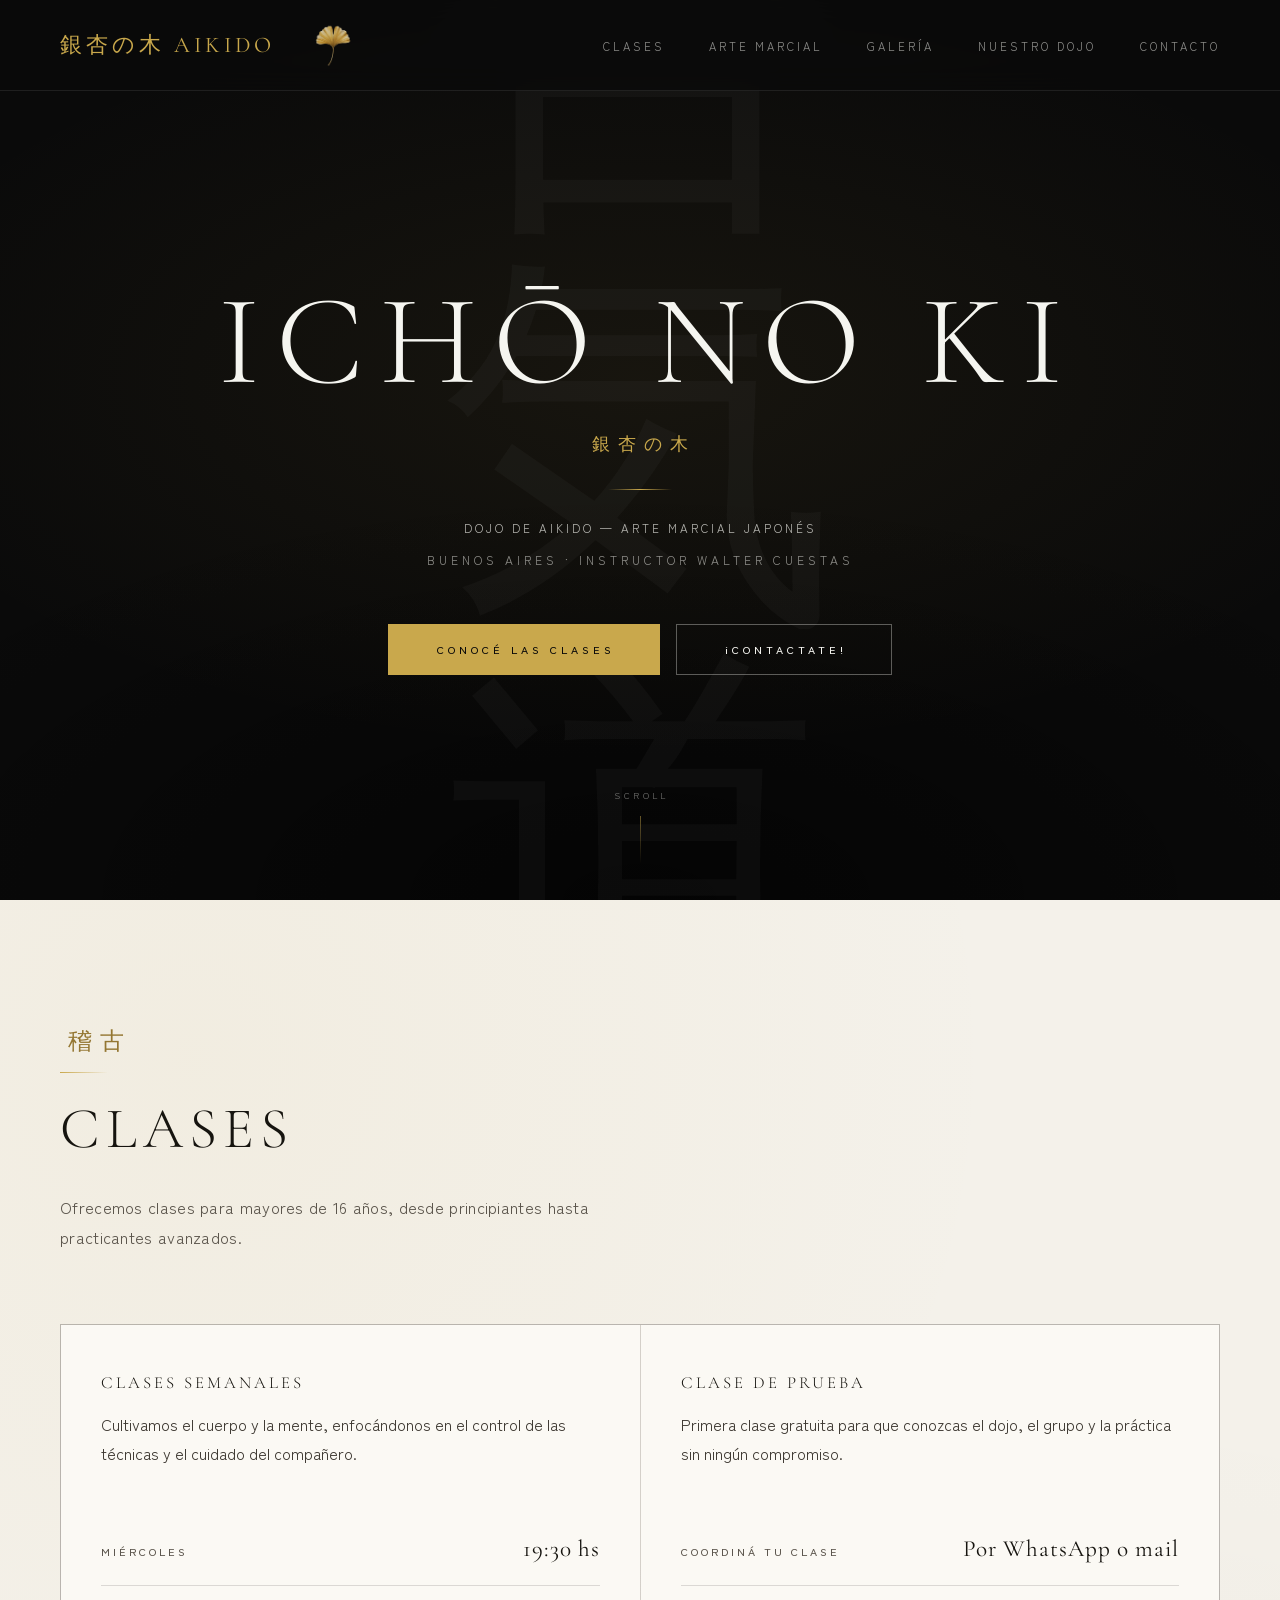
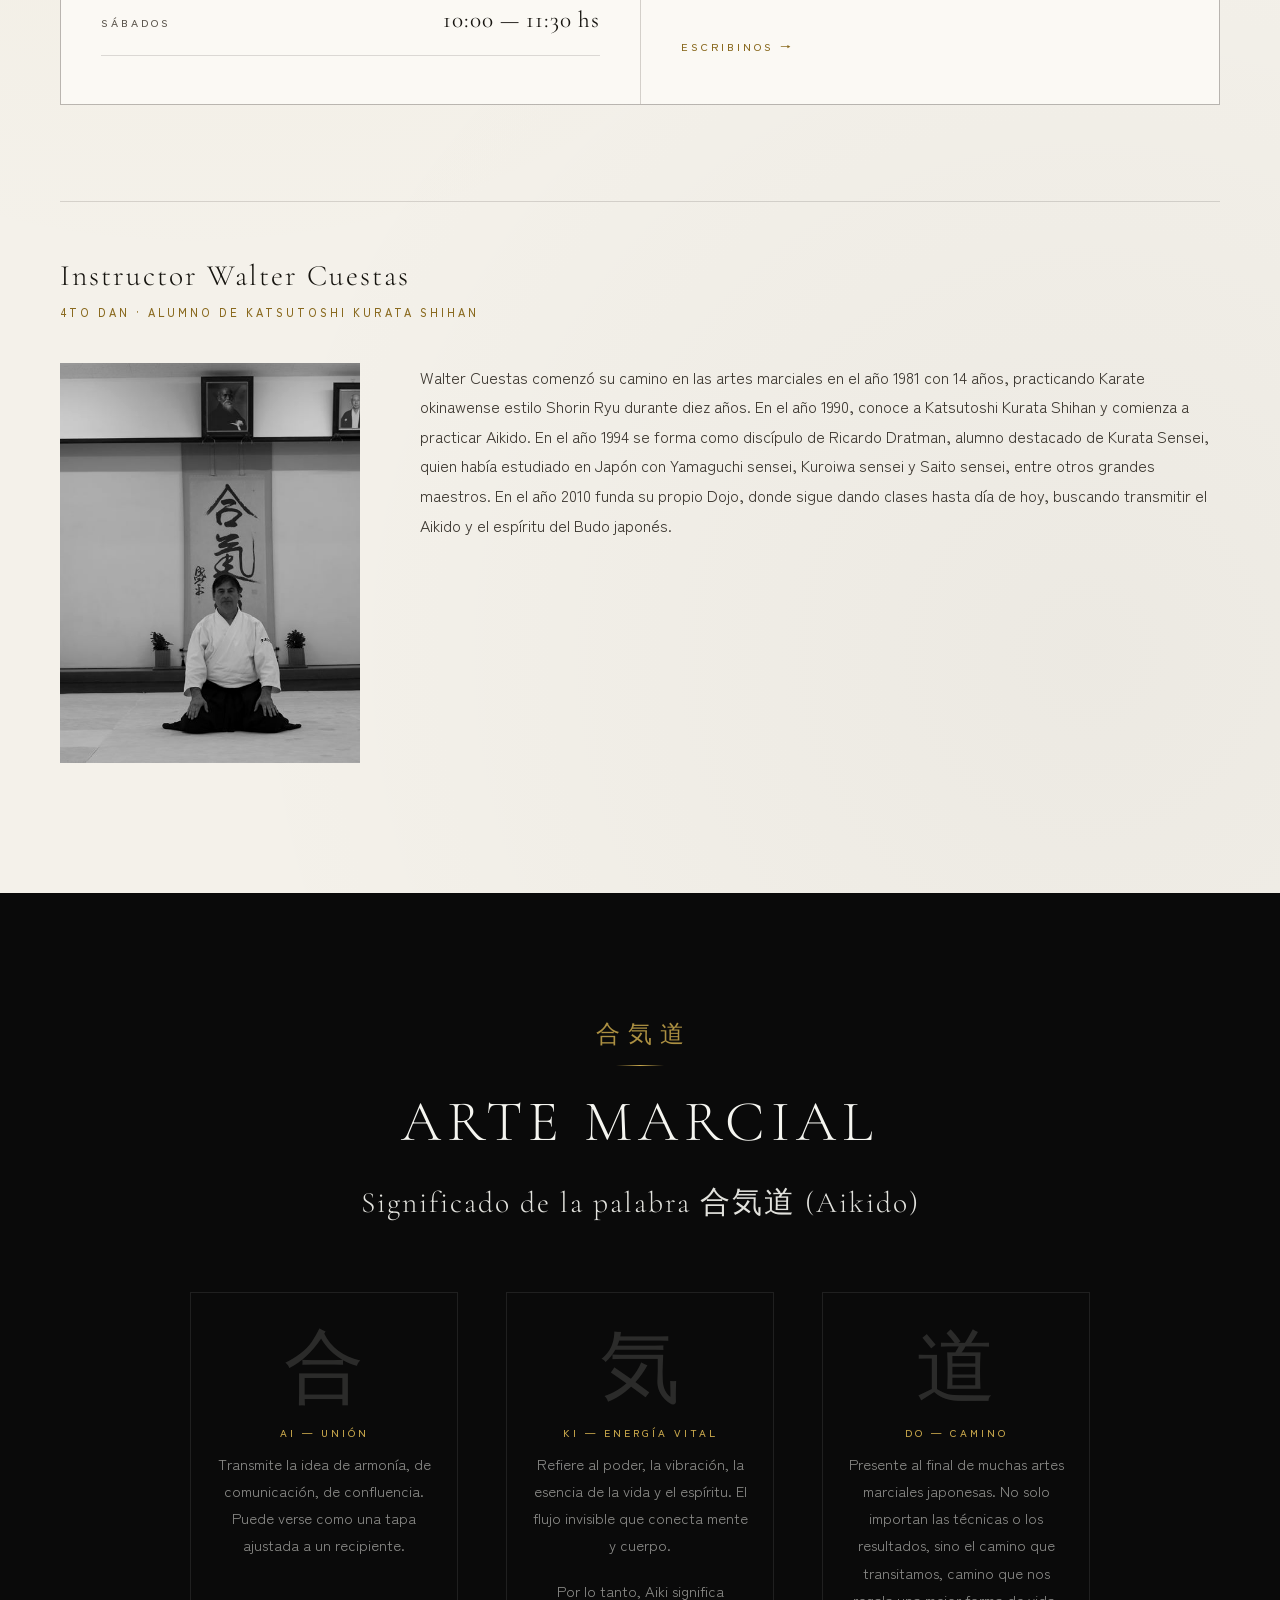
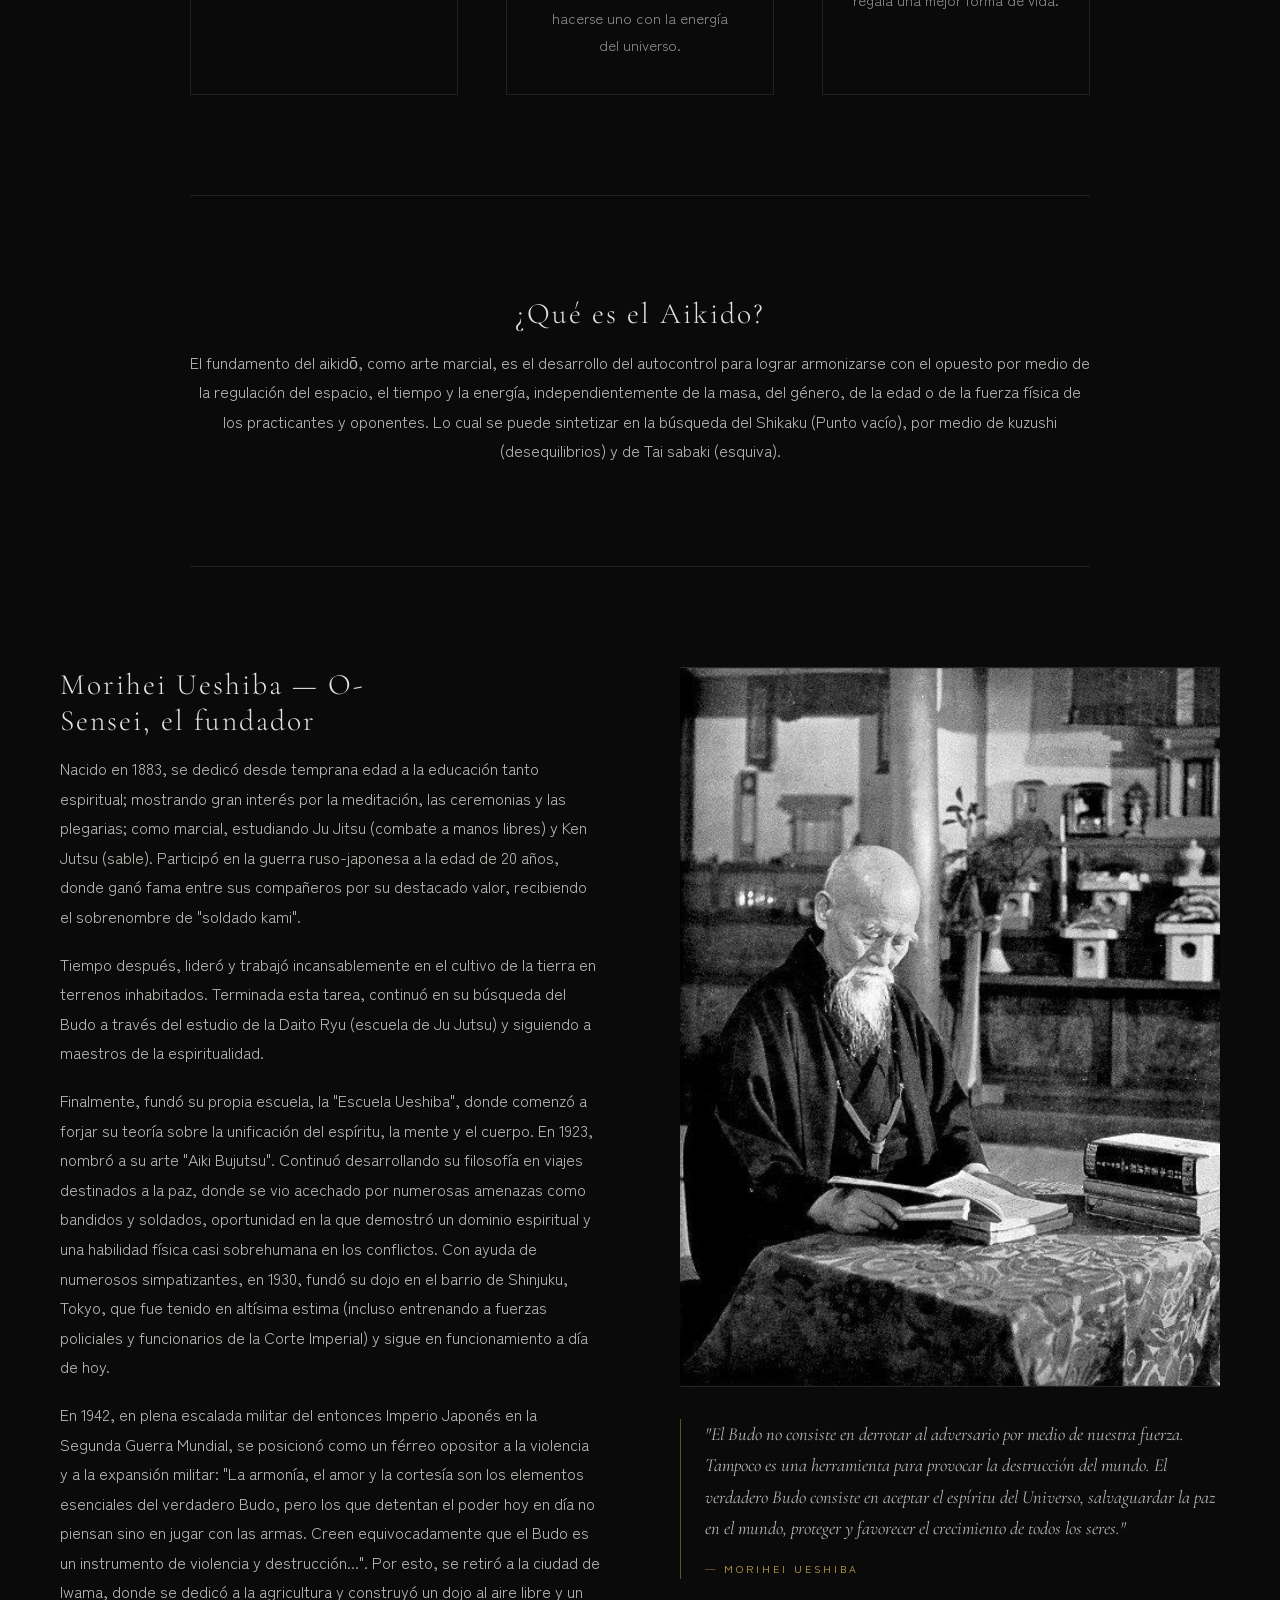
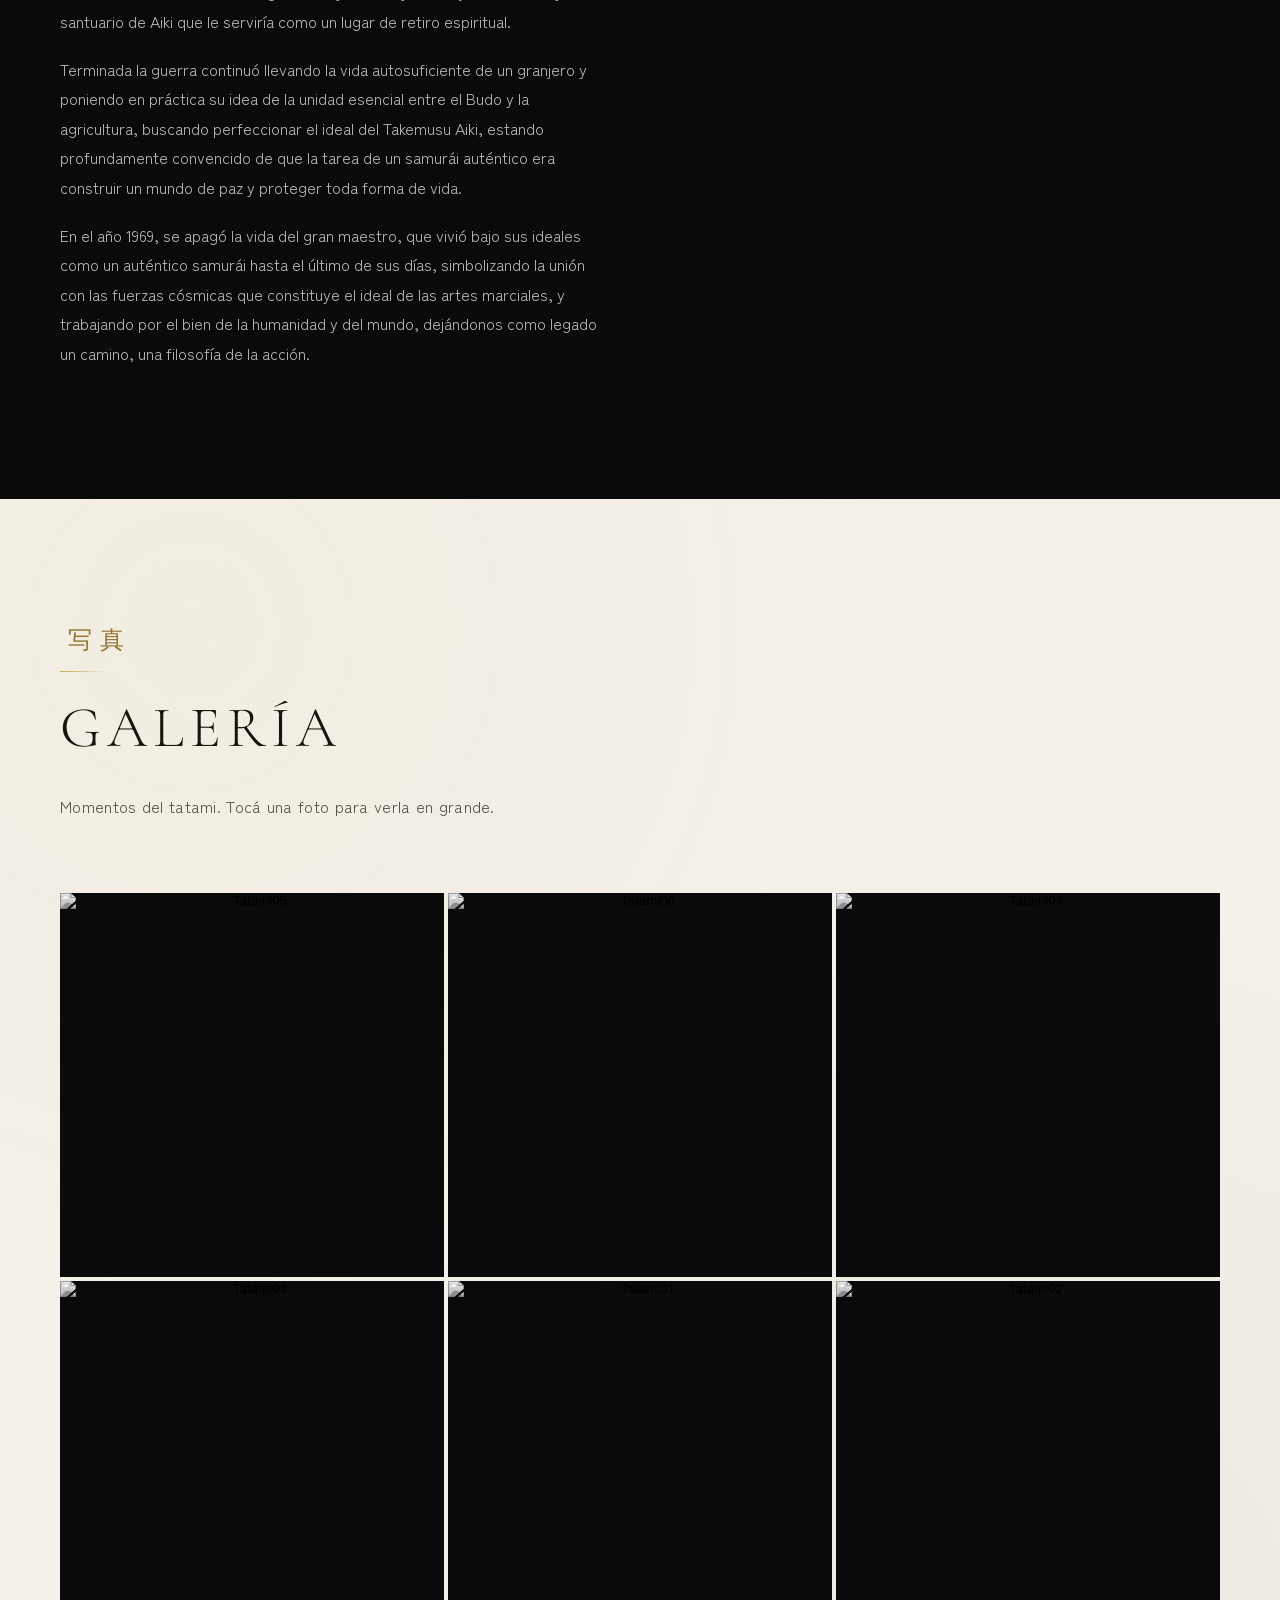
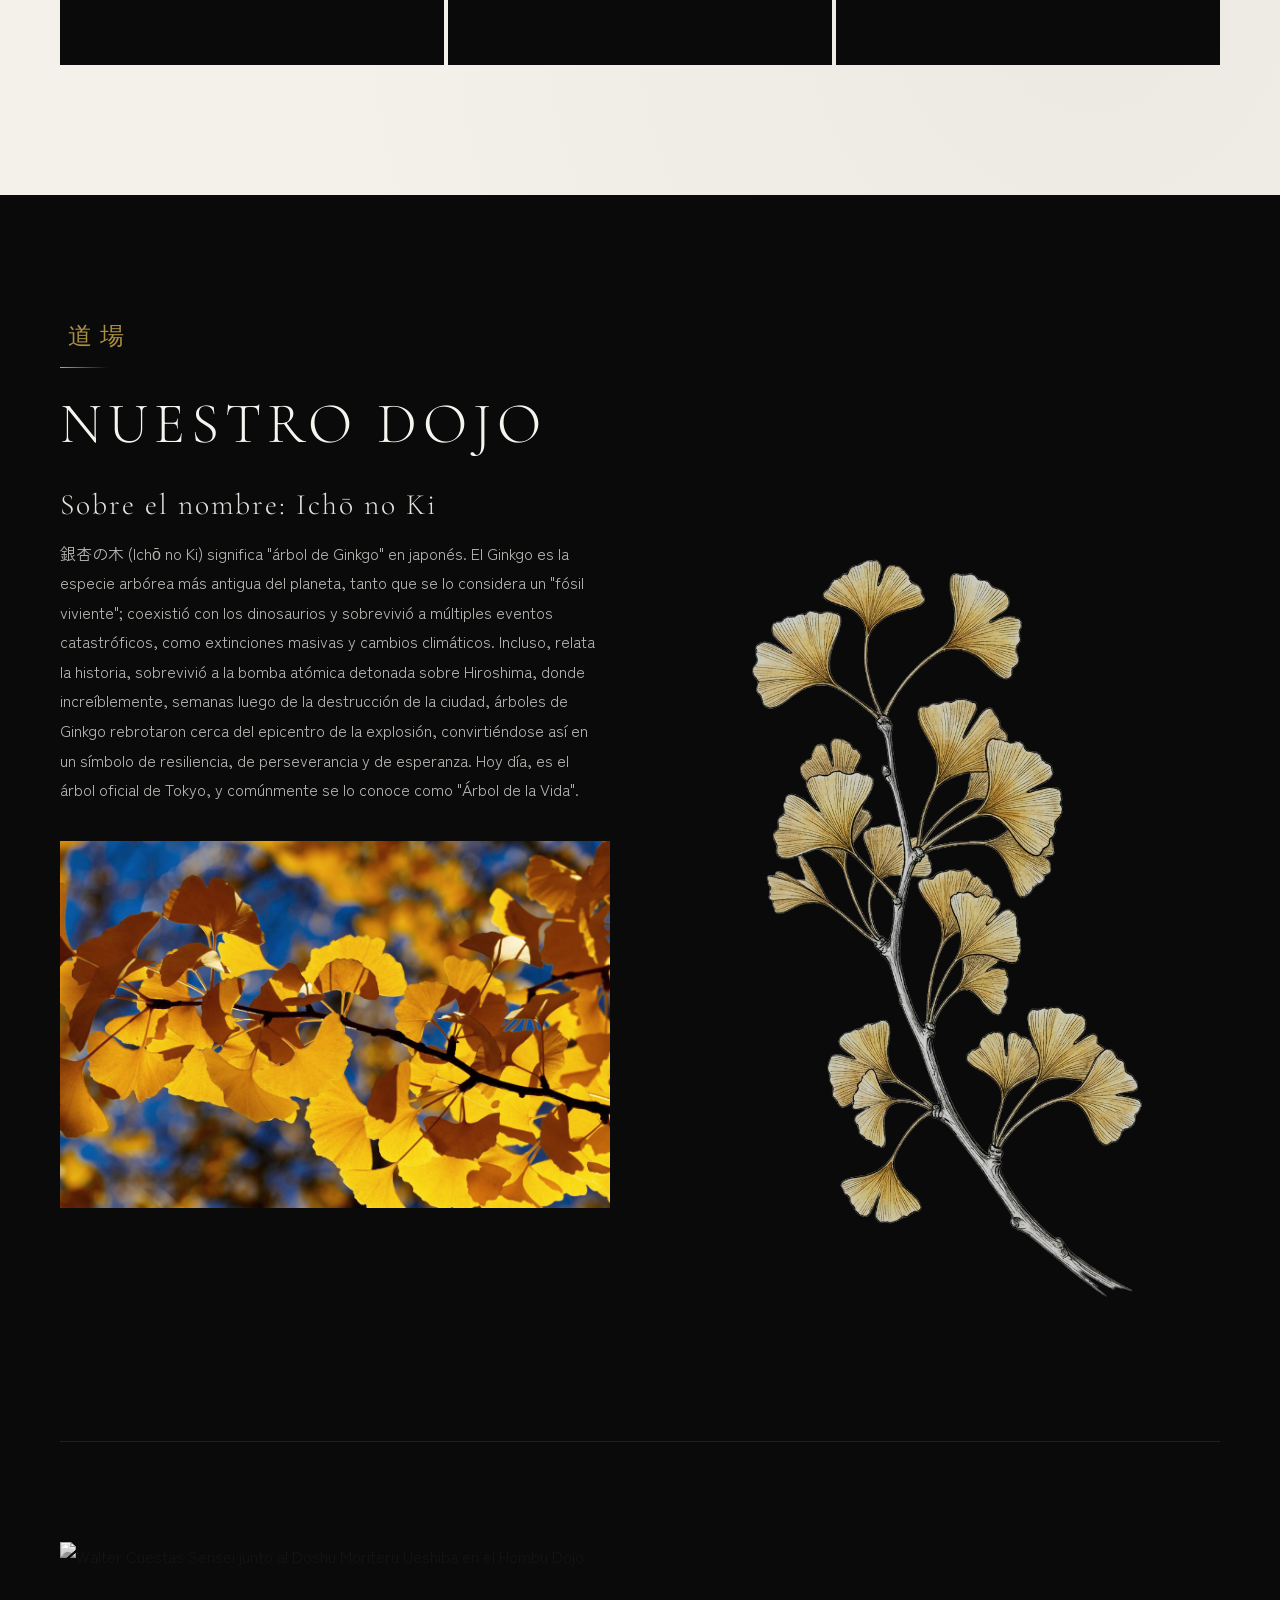
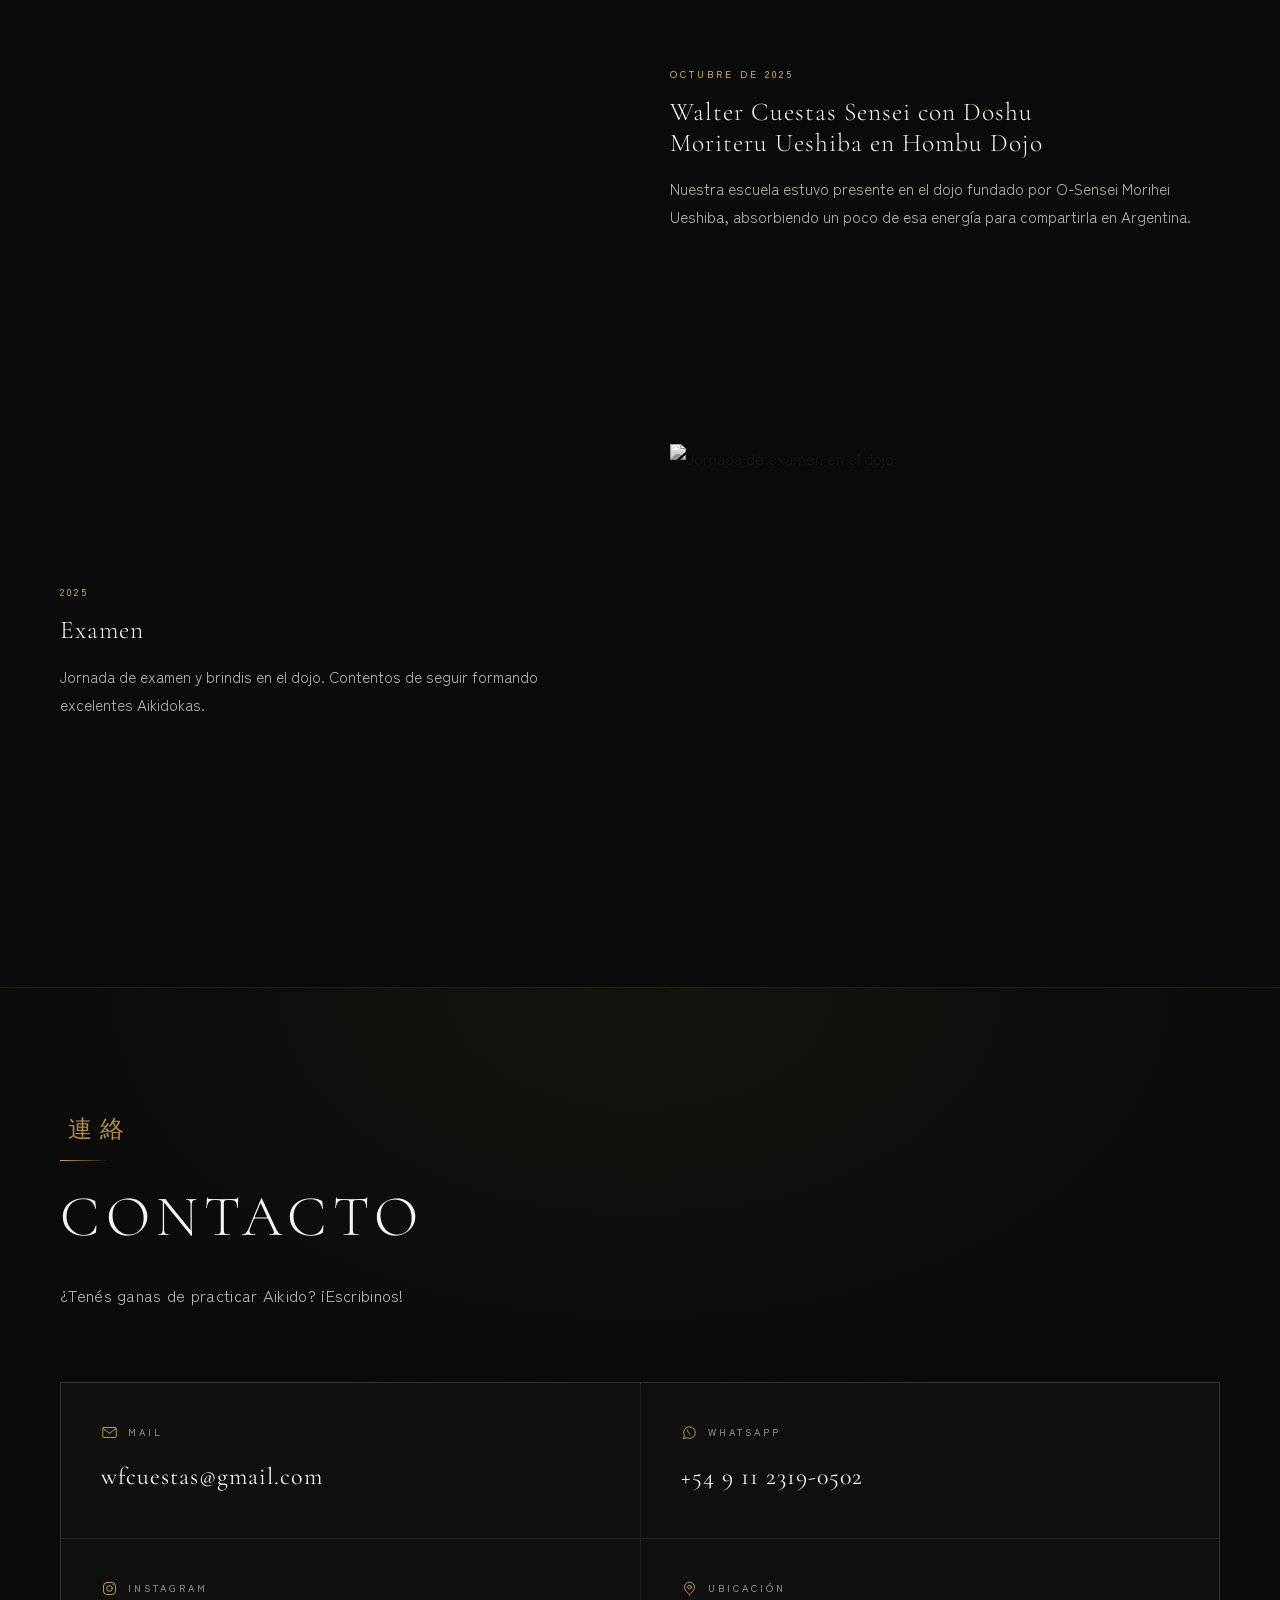
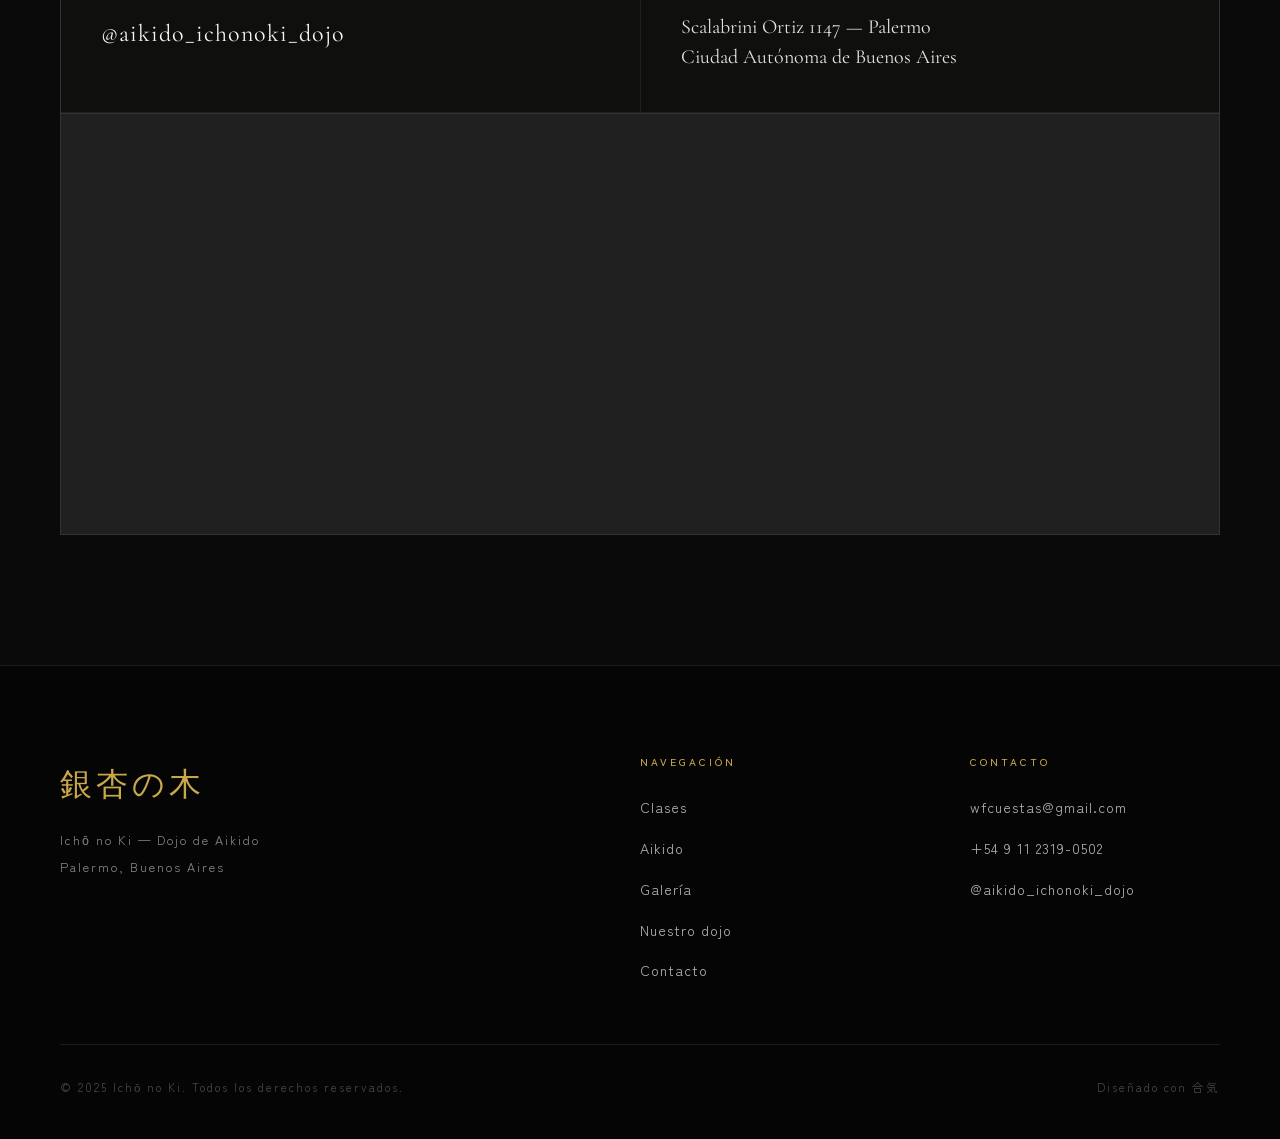
==== commit a15de595: "Panel de administracion para galeria y eventos Agrega Decap CMS en /admin, con login por GitHub. Cad" ====
--- a/index.html
+++ b/index.html
@@ -12,7 +12,7 @@
     <meta property="og:type" content="website">
     <meta property="og:title" content="Ichō no Ki — Dojo de Aikido">
     <meta property="og:description" content="Clases de Aikido, arte marcial japonés, en Palermo, Buenos Aires. ¡Te invitamos a probar una clase gratis! Miércoles y sábados.">
-    <meta property="og:image" content="img/walter-hombu-dojo.jpg">
+    <meta property="og:image" content="img/eventos/walter-hombu-dojo.jpg">
     <meta property="og:locale" content="es_AR">
 
     <link rel="preconnect" href="https://fonts.googleapis.com">
@@ -210,8 +210,9 @@
                 <h2>Galería</h2>
             </div>
             <p class="intro-seccion">Momentos del tatami. Tocá una foto para verla en grande.</p>
-            <!-- Las fotos se cargan solas desde galeria.js:
-                 tirá fotos en Fotos\Galeria y corré "Actualizar Galeria.bat" -->
+            <!-- Las fotos se cargan desde contenido/galeria.json.
+                 Para subir o bajar fotos entrá al panel: /admin
+                 Para cargar muchas de una, usá "Actualizar Galeria.bat" -->
             <div class="grilla-galeria" id="grilla-galeria"></div>
         </div>
     </section>
@@ -243,30 +244,9 @@
                 </div>
             </div>
 
-            <div class="eventos">
-
-                <div class="evento">
-                    <div class="evento-imagen">
-                        <img src="img/walter-hombu-dojo.jpg" alt="Walter Cuestas Sensei junto al Doshu Moriteru Ueshiba en el Hombu Dojo" loading="lazy">
-                    </div>
-                    <div class="evento-contenido">
-                        <span class="evento-fecha">Octubre de 2025</span>
-                        <h3>Walter Cuestas Sensei con Doshu Moriteru Ueshiba en Hombu Dojo</h3>
-                        <p>Nuestra escuela estuvo presente en el dojo fundado por O-Sensei Morihei Ueshiba, absorbiendo un poco de esa energía para compartirla en Argentina.</p>
-                    </div>
-                </div>
-
-                <div class="evento">
-                    <div class="evento-imagen">
-                        <img src="img/examen-2025.jpg" alt="Jornada de examen en el dojo" loading="lazy">
-                    </div>
-                    <div class="evento-contenido">
-                        <span class="evento-fecha">2025</span>
-                        <h3>Examen</h3>
-                        <p>Jornada de examen y brindis en el dojo. Contentos de seguir formando excelentes Aikidokas.</p>
-                    </div>
-                </div>
-            </div>
+            <!-- Los eventos se cargan desde contenido/eventos.json.
+                 Para agregar o sacar eventos entrá al panel: /admin -->
+            <div class="eventos" id="eventos"></div>
 
         </div>
     </section>
@@ -379,7 +359,6 @@
         <button class="lightbox-boton lightbox-siguiente" id="lightbox-siguiente" aria-label="Foto siguiente">&#8250;</button>
     </div>
 
-    <script src="galeria.js"></script>
     <script src="script.js"></script>
 </body>
 </html>
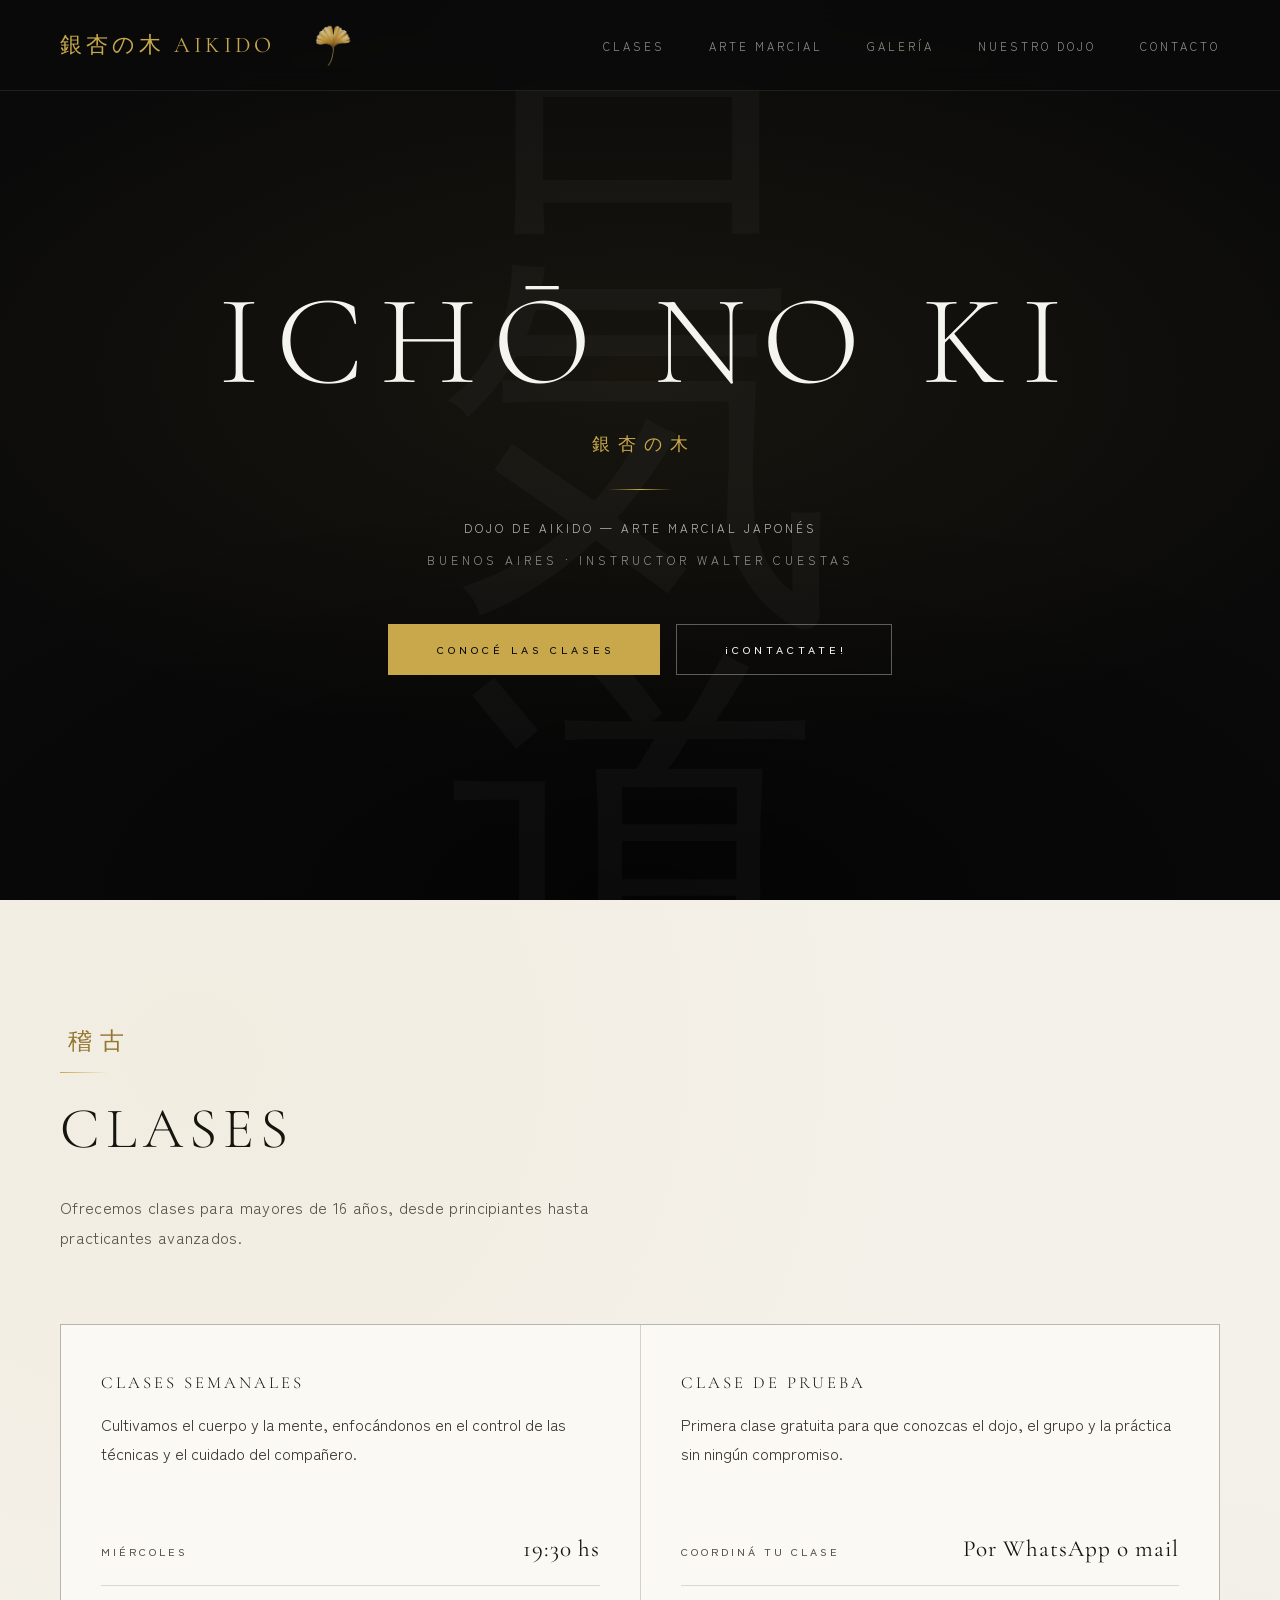
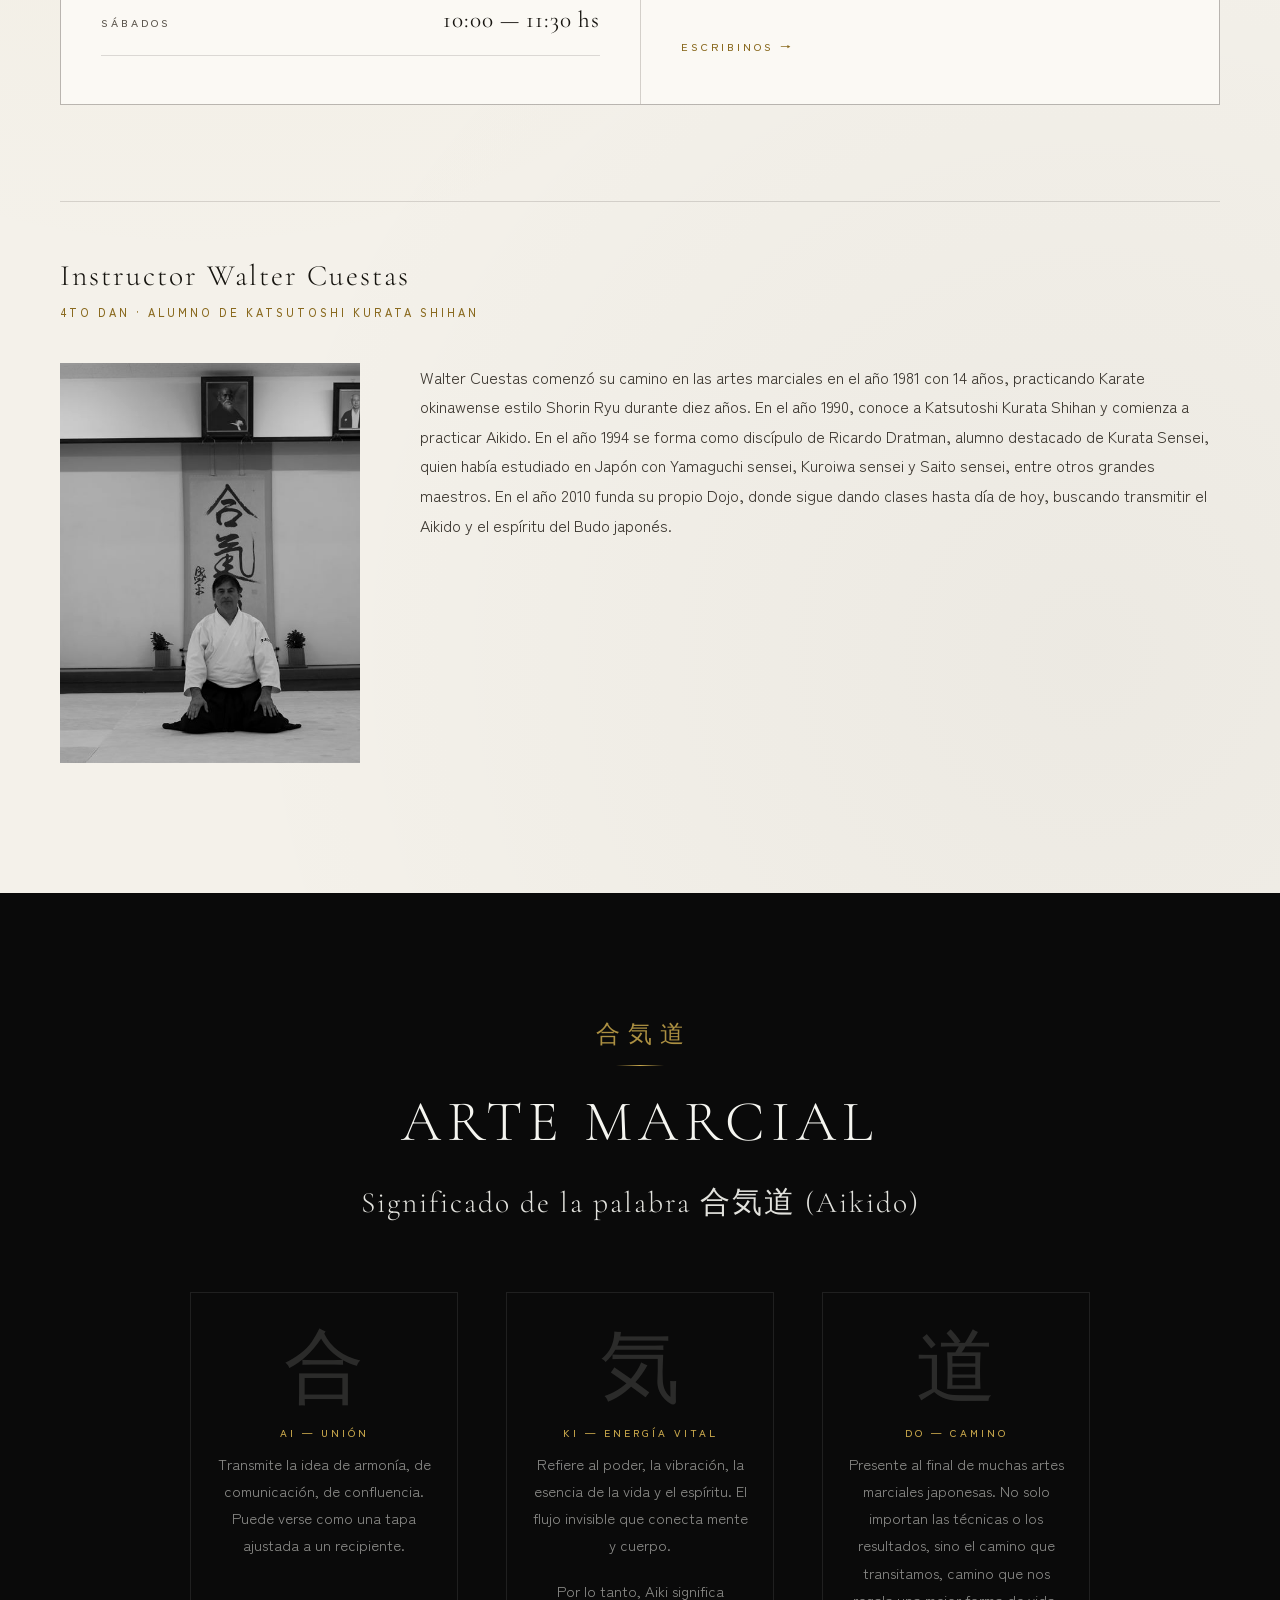
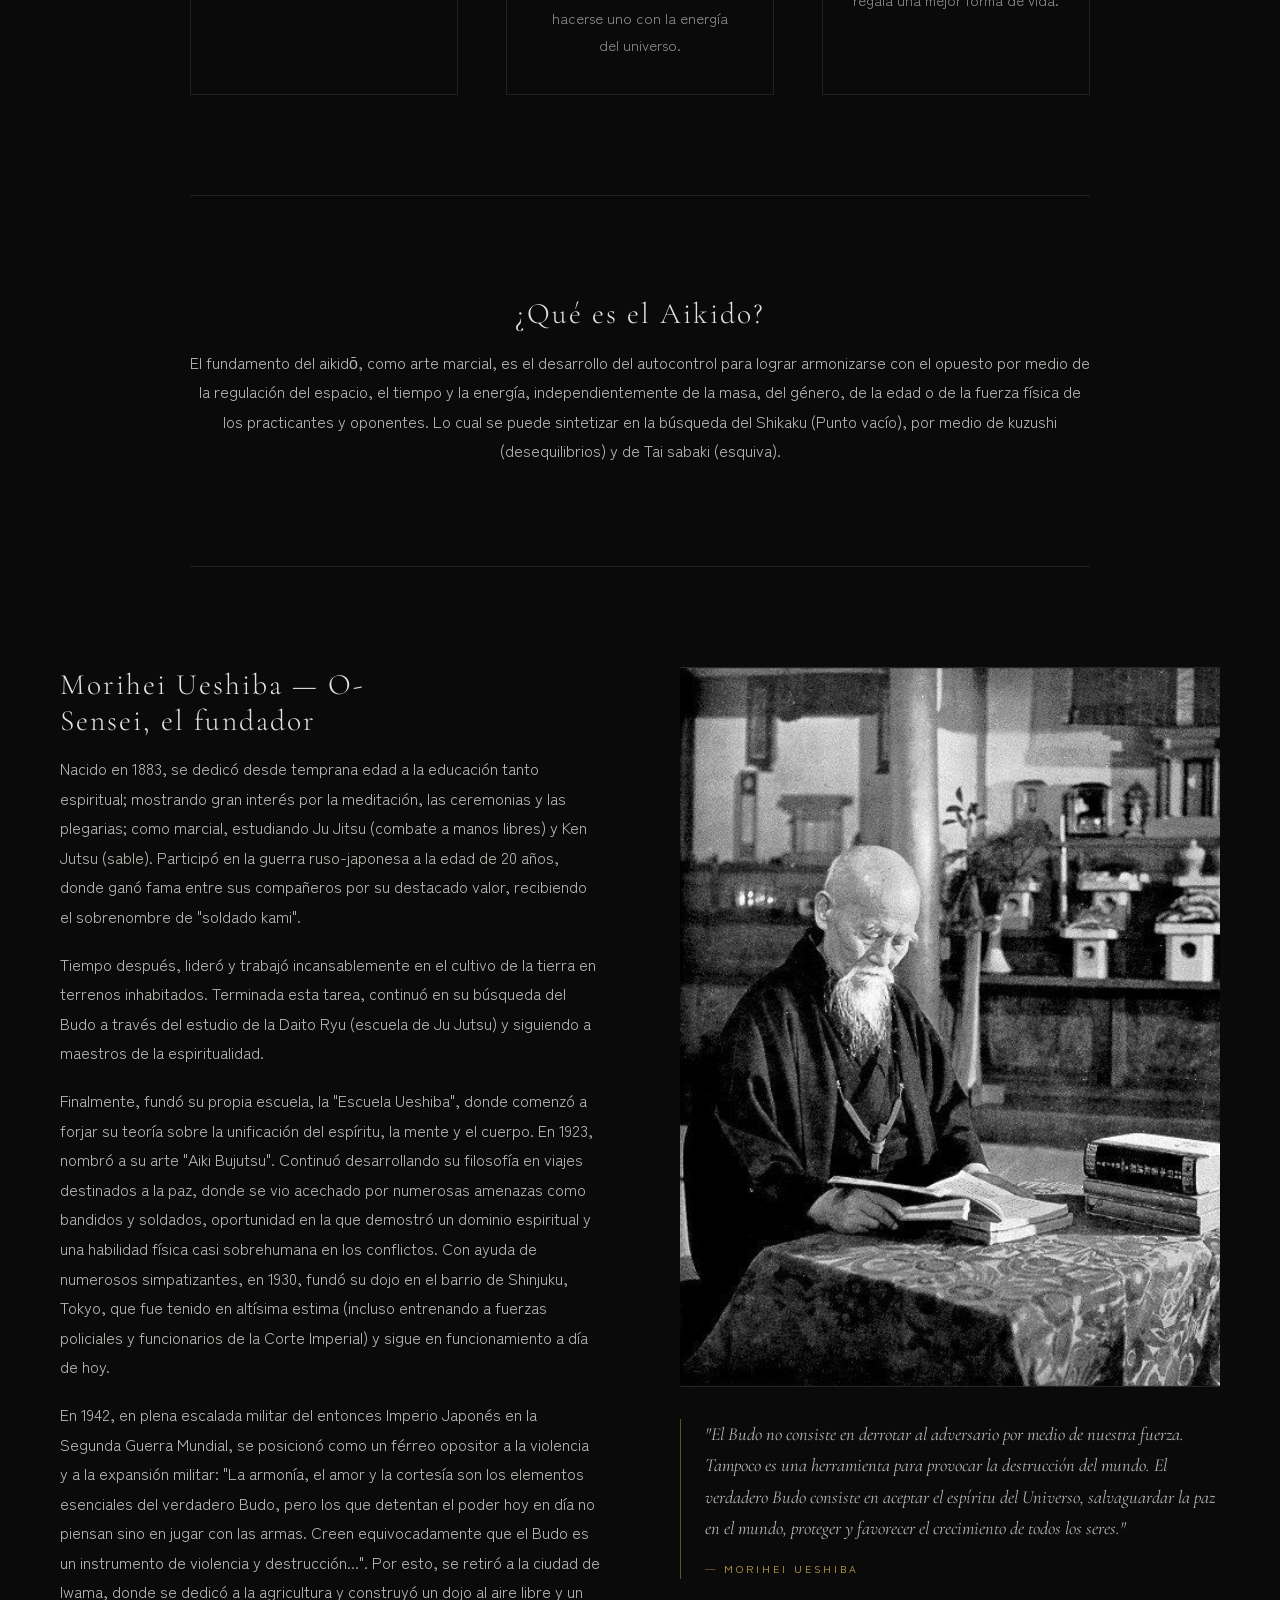
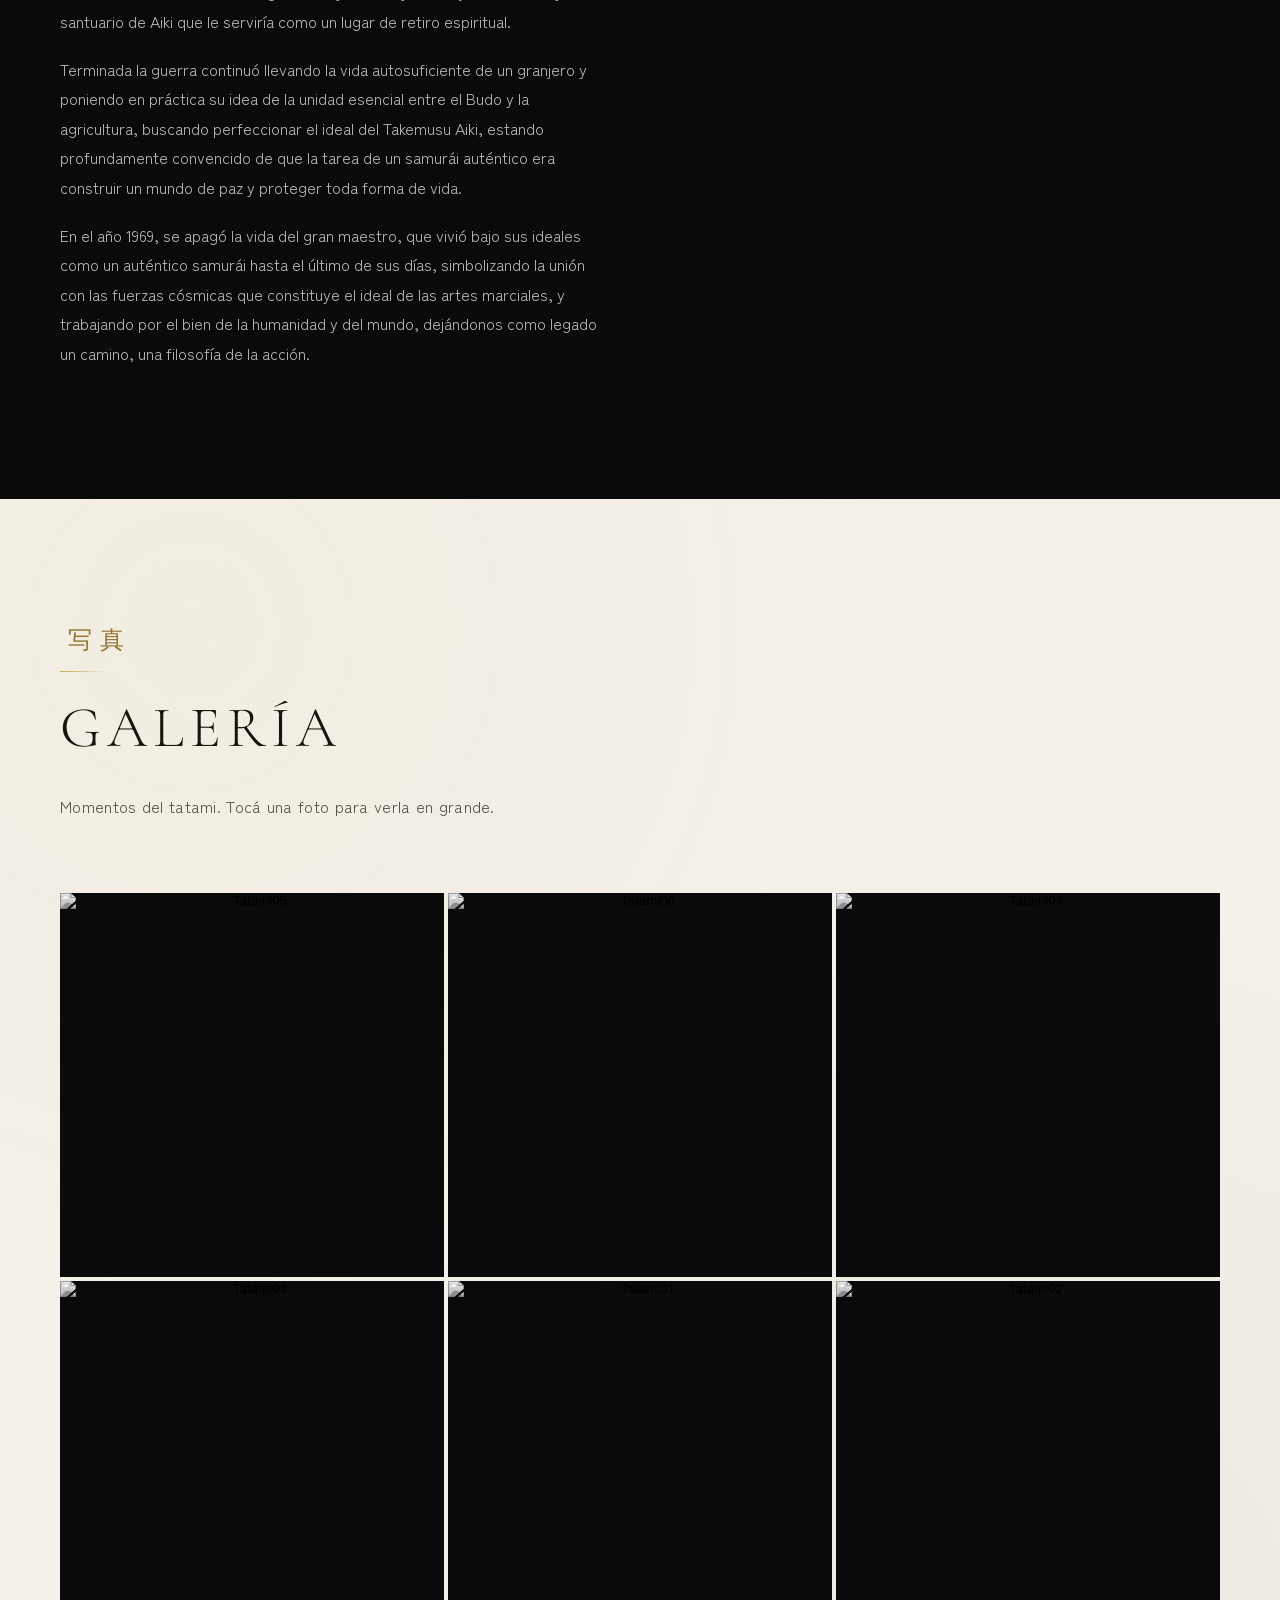
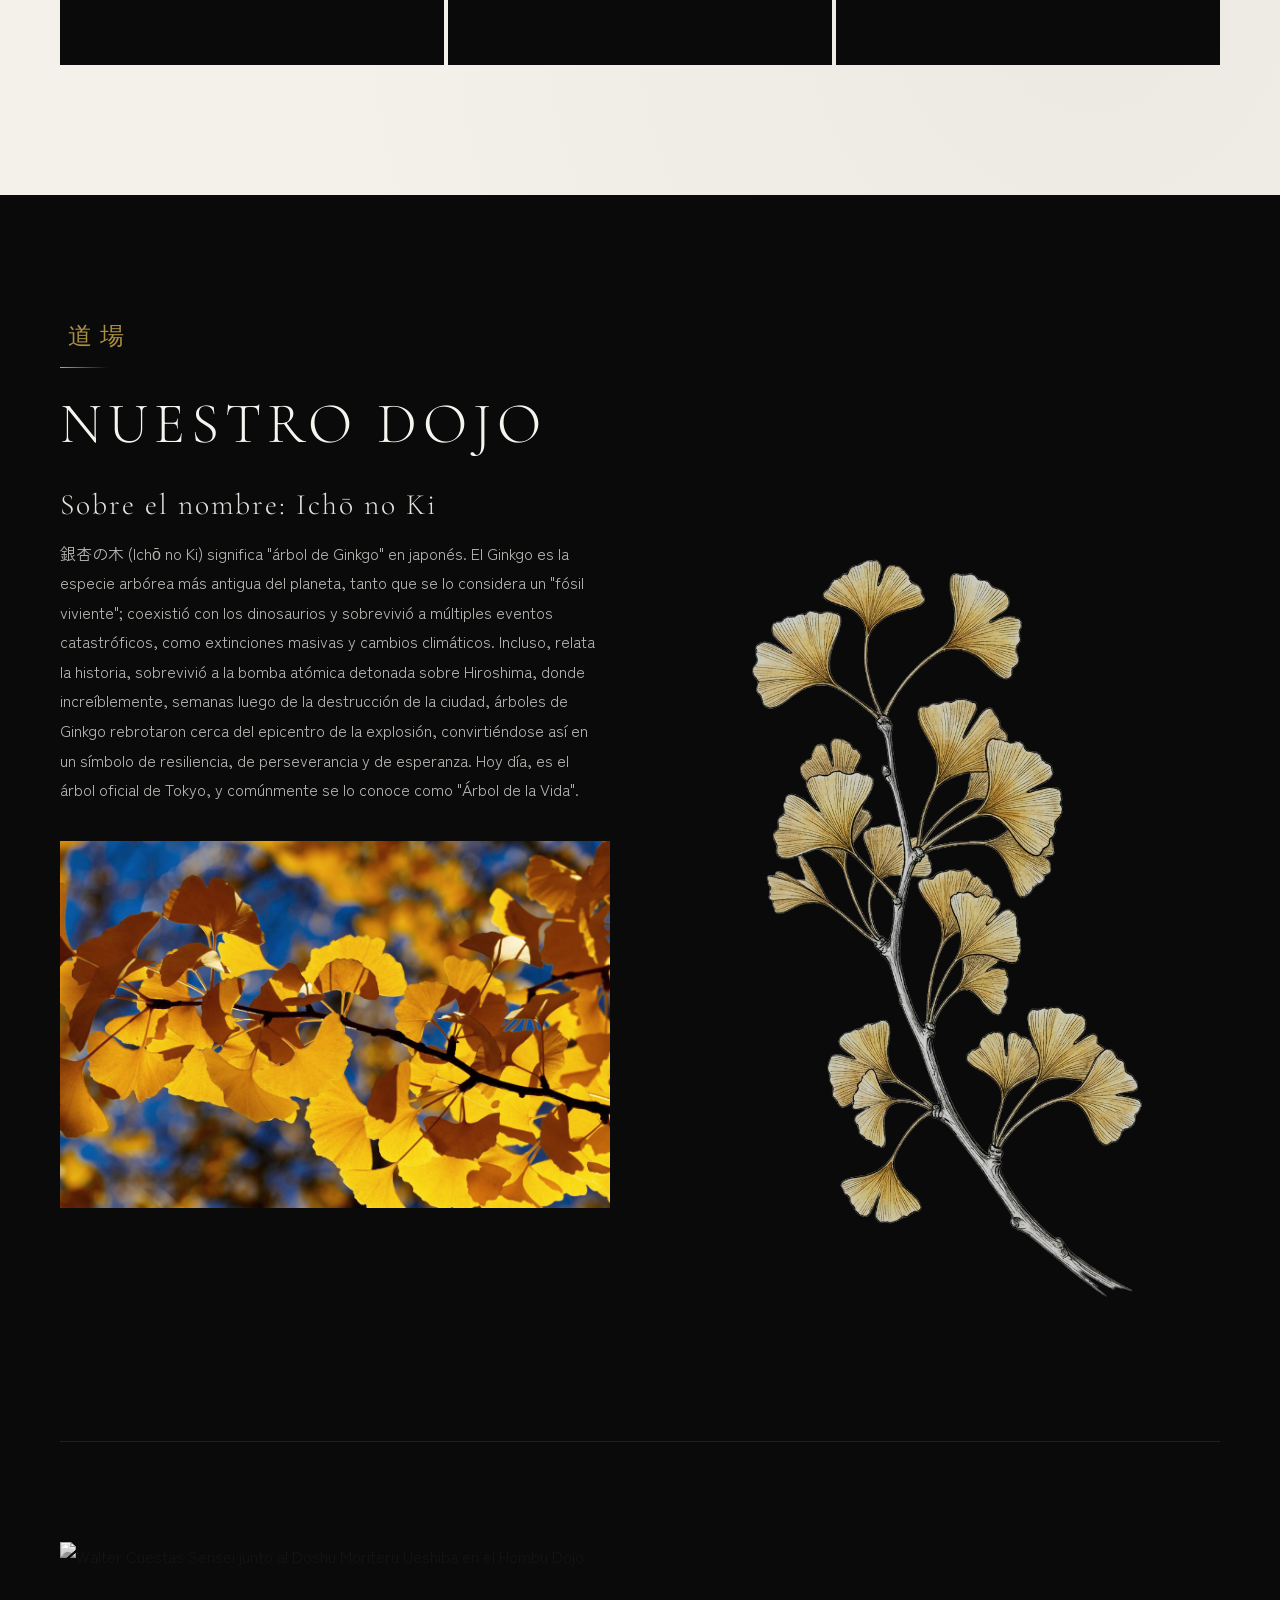
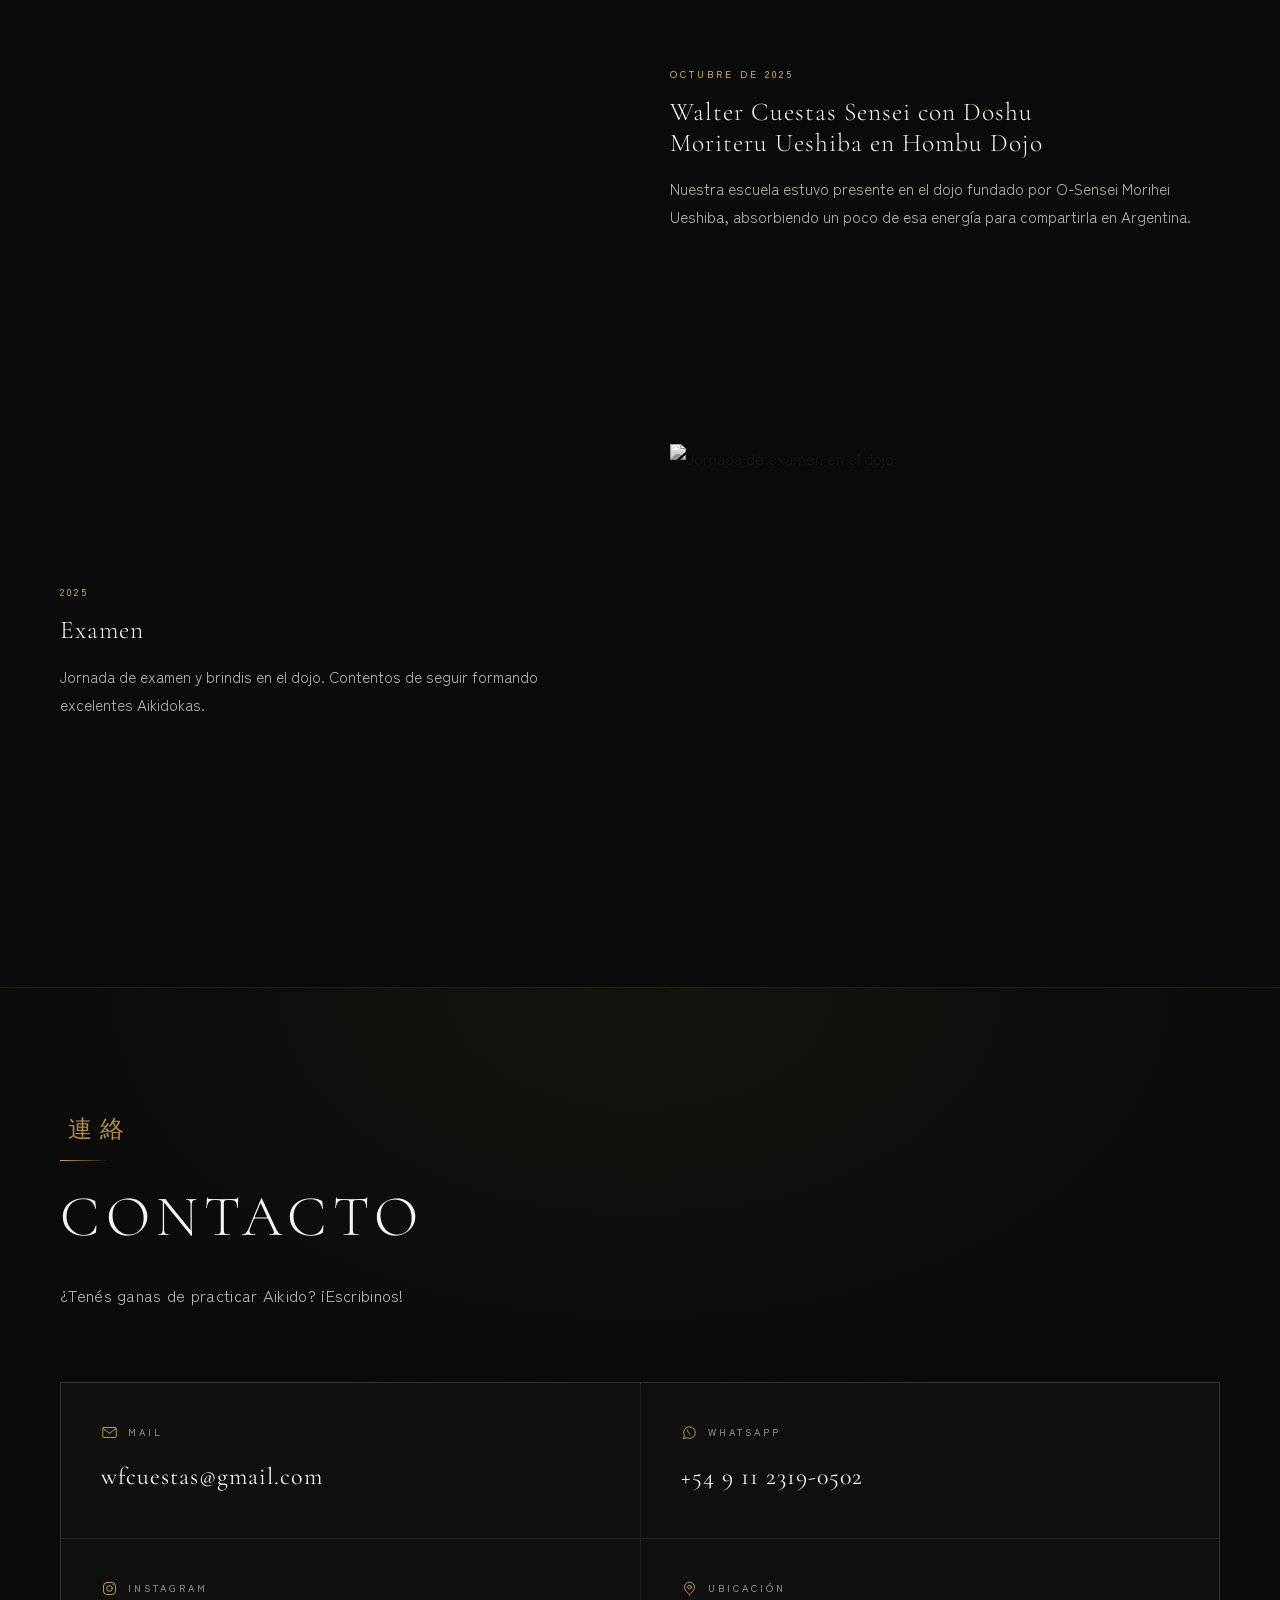
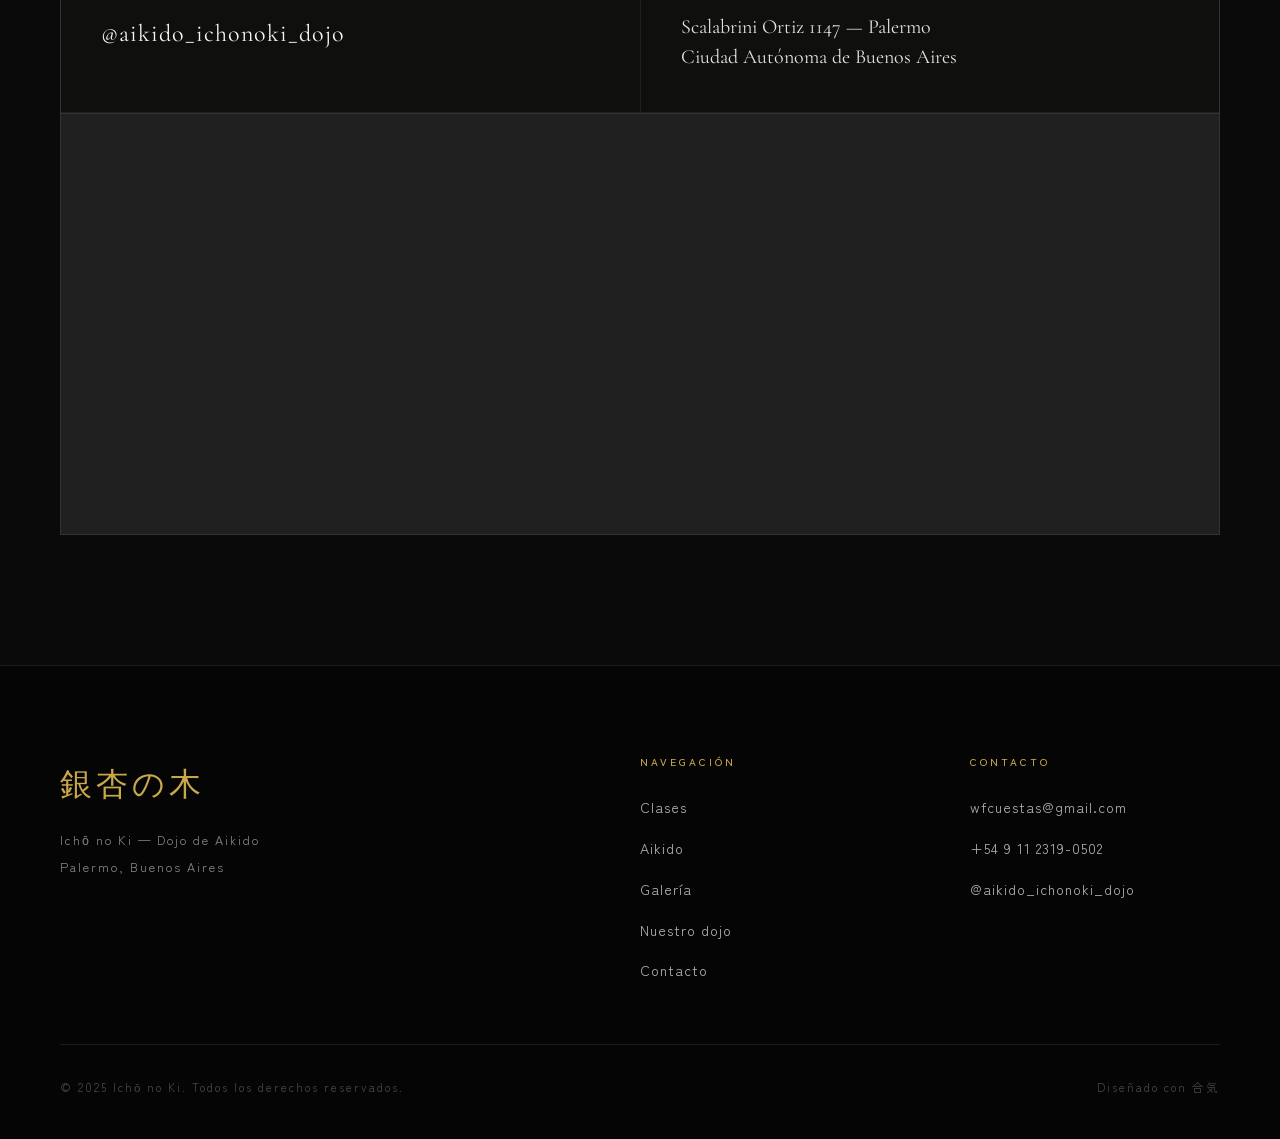
==== commit 3bbee782: "Sacar el indicador de scroll del hero Se elimina el enlace del HTML y sus estilos y animacion del CS" ====
--- a/index.html
+++ b/index.html
@@ -17,7 +17,11 @@
 
     <link rel="preconnect" href="https://fonts.googleapis.com">
     <link rel="preconnect" href="https://fonts.gstatic.com" crossorigin>
-    <link rel="stylesheet" href="styles.css">
+    <!-- El ?v= es a proposito: Cloudflare hace que el navegador guarde
+         el CSS y el JS por 4 horas. Al cambiar el numero, el navegador
+         los ve como archivos distintos y baja la version nueva.
+         SUBIR ESTE NUMERO cada vez que se toque styles.css o script.js. -->
+    <link rel="stylesheet" href="styles.css?v=3">
     <link rel="icon" type="image/x-icon" href="favicon.ico">
     <link rel="icon" type="image/png" sizes="32x32" href="favicon-32x32.png">
     <link rel="icon" type="image/png" sizes="16x16" href="favicon-16x16.png">
@@ -63,10 +67,6 @@
                 <a href="#contacto" class="boton">¡Contactate!</a>
             </div>
         </div>
-        <a href="#clases" class="hero-scroll" aria-label="Bajar a la sección de clases">
-            <span class="hero-scroll-texto">Scroll</span>
-            <span class="hero-scroll-linea"></span>
-        </a>
     </section>
 
     <!-- CLASES -->
@@ -359,6 +359,6 @@
         <button class="lightbox-boton lightbox-siguiente" id="lightbox-siguiente" aria-label="Foto siguiente">&#8250;</button>
     </div>
 
-    <script src="script.js"></script>
+    <script src="script.js?v=3"></script>
 </body>
 </html>
--- a/styles.css
+++ b/styles.css
@@ -439,50 +439,6 @@
     color: var(--negro);
 }
 
-.hero-scroll {
-    position: absolute;
-    bottom: 36px;
-    left: 50%;
-    transform: translateX(-50%);
-    display: flex;
-    flex-direction: column;
-    align-items: center;
-    gap: 12px;
-    z-index: 1;
-    opacity: 0.5;
-    transition: opacity var(--transicion);
-}
-
-.hero-scroll:hover {
-    opacity: 1;
-}
-
-.hero-scroll-texto {
-    font-size: 0.55rem;
-    letter-spacing: 4px;
-    text-indent: 4px;
-    text-transform: uppercase;
-    color: var(--blanco);
-}
-
-.hero-scroll-linea {
-    display: block;
-    width: 1px;
-    height: 48px;
-    background: linear-gradient(180deg, var(--oro), transparent);
-    animation: latir-linea 2.4s ease-in-out infinite;
-    transform-origin: top;
-}
-
-@keyframes latir-linea {
-    0%, 100% { transform: scaleY(0.4); opacity: 0.4; }
-    50%      { transform: scaleY(1);   opacity: 1; }
-}
-
-@media (max-height: 700px) {
-    .hero-scroll { display: none; }
-}
-
 /* ============================================
    SECCIONES
    ============================================ */
